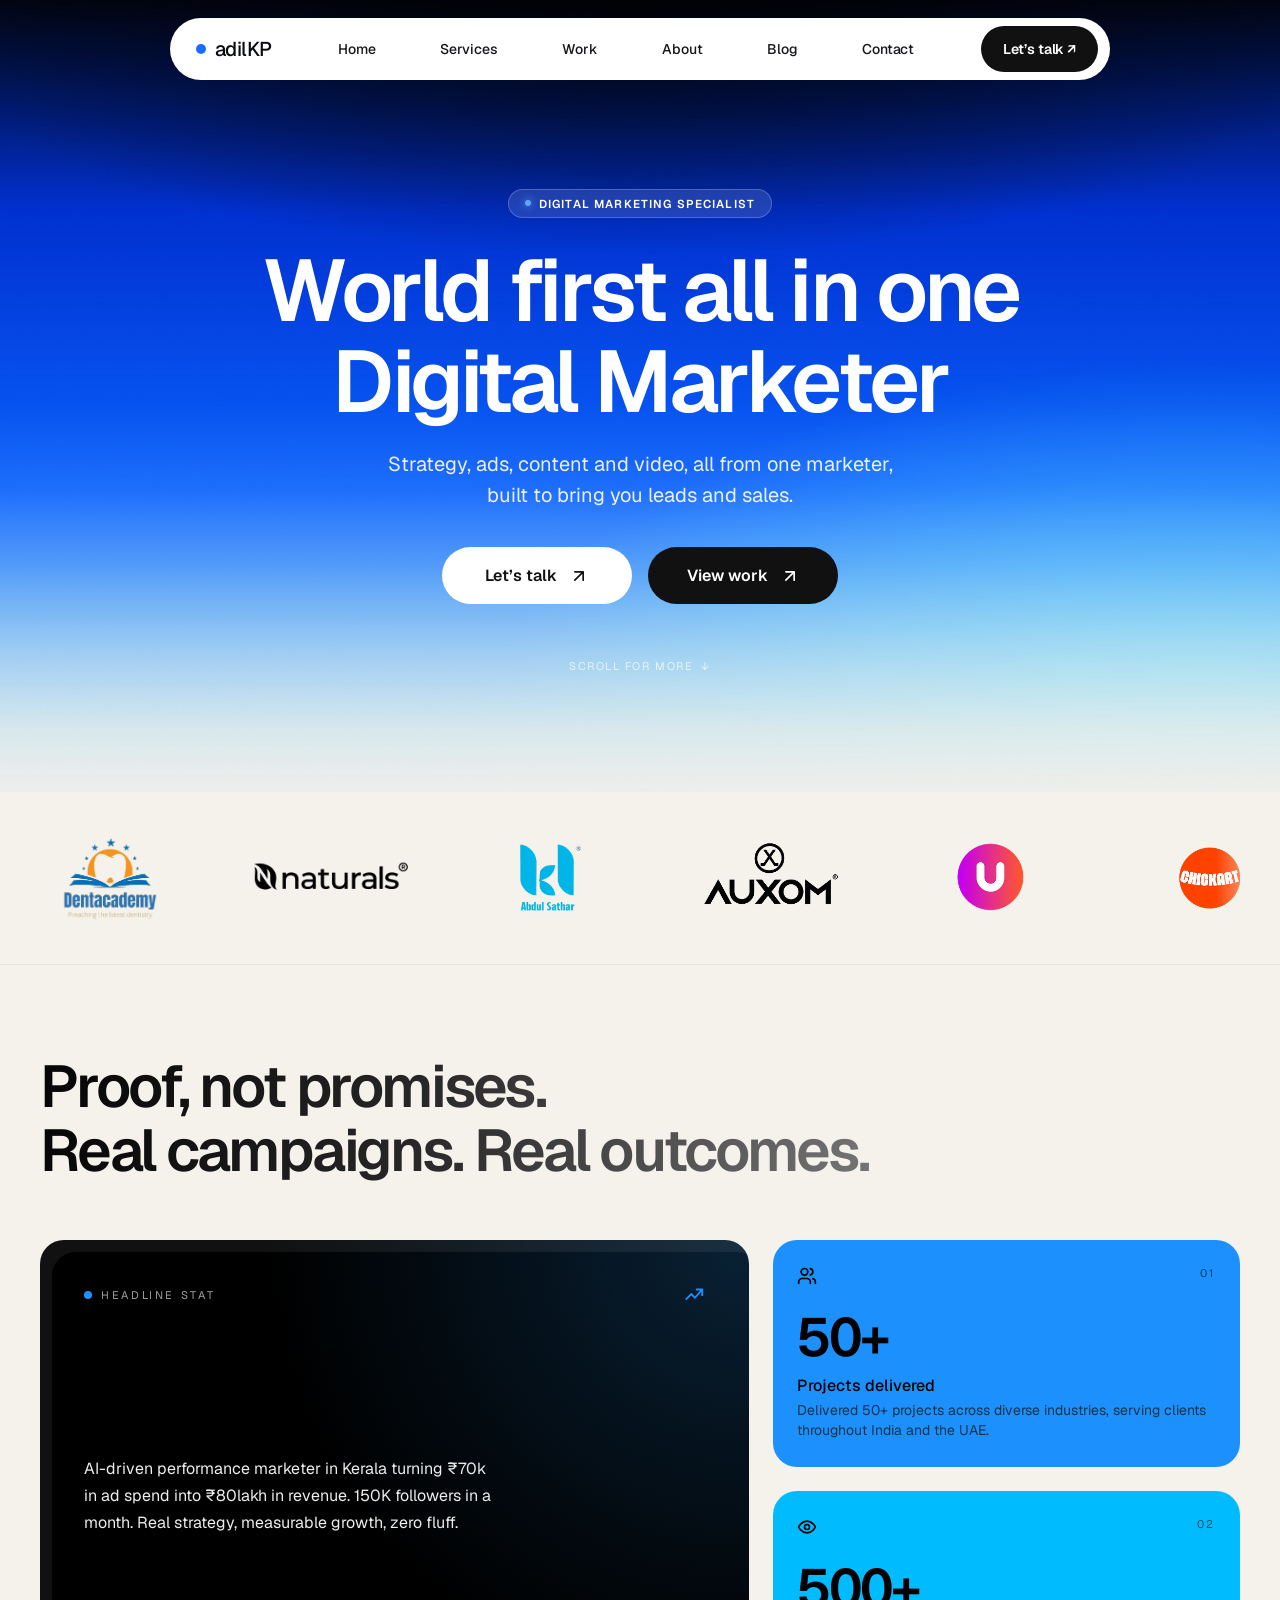
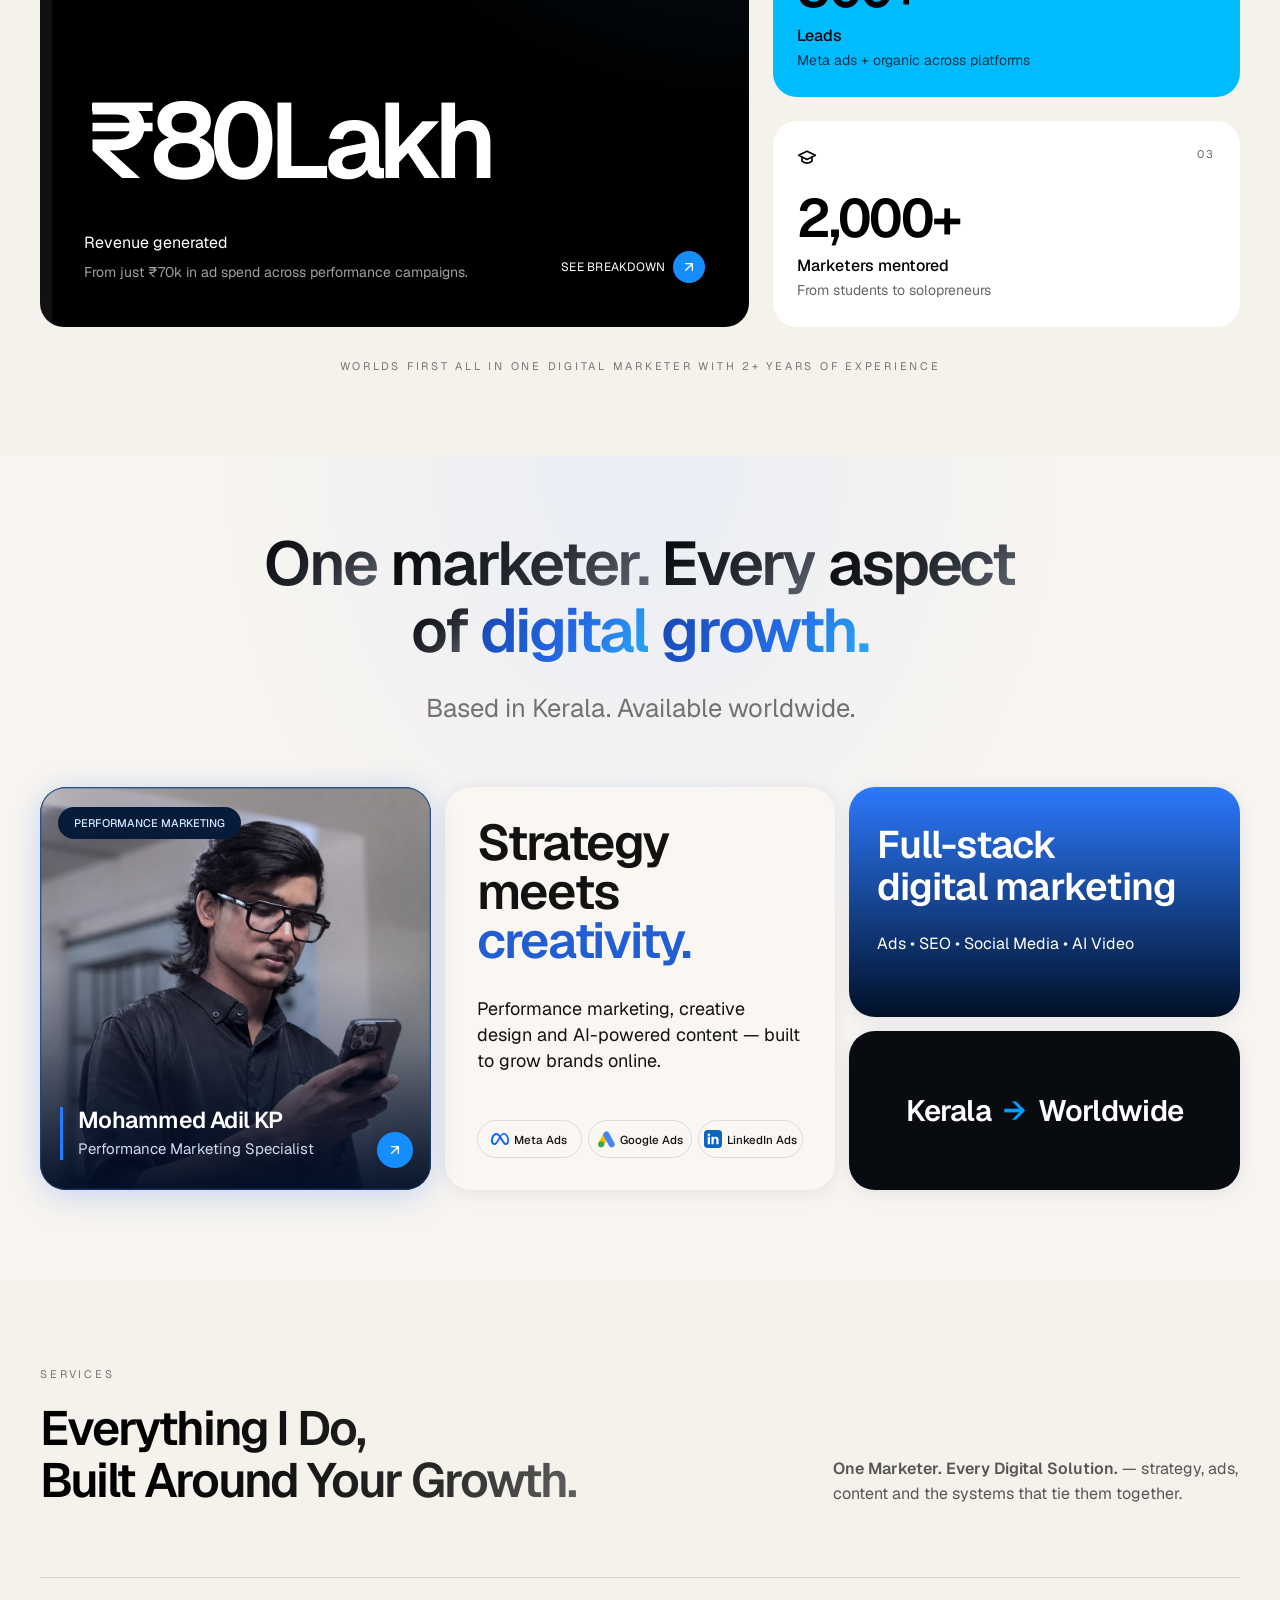
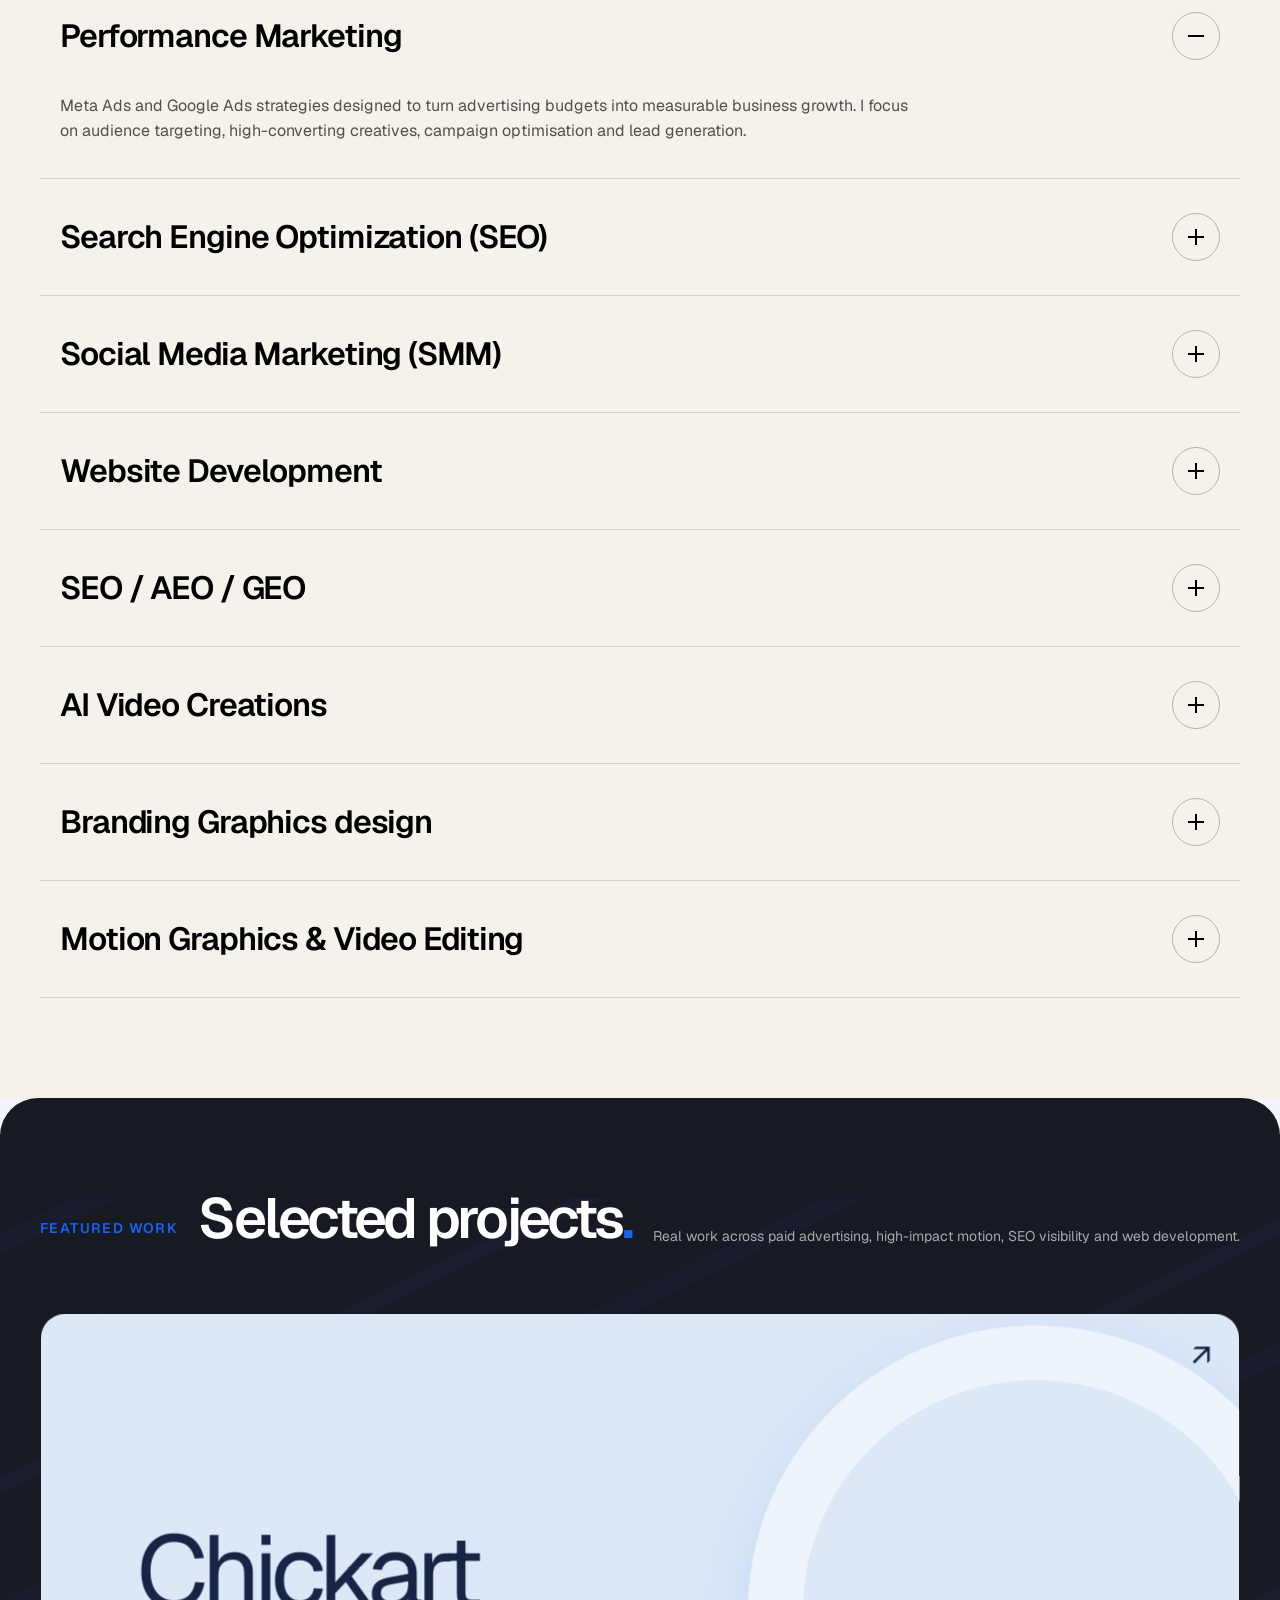
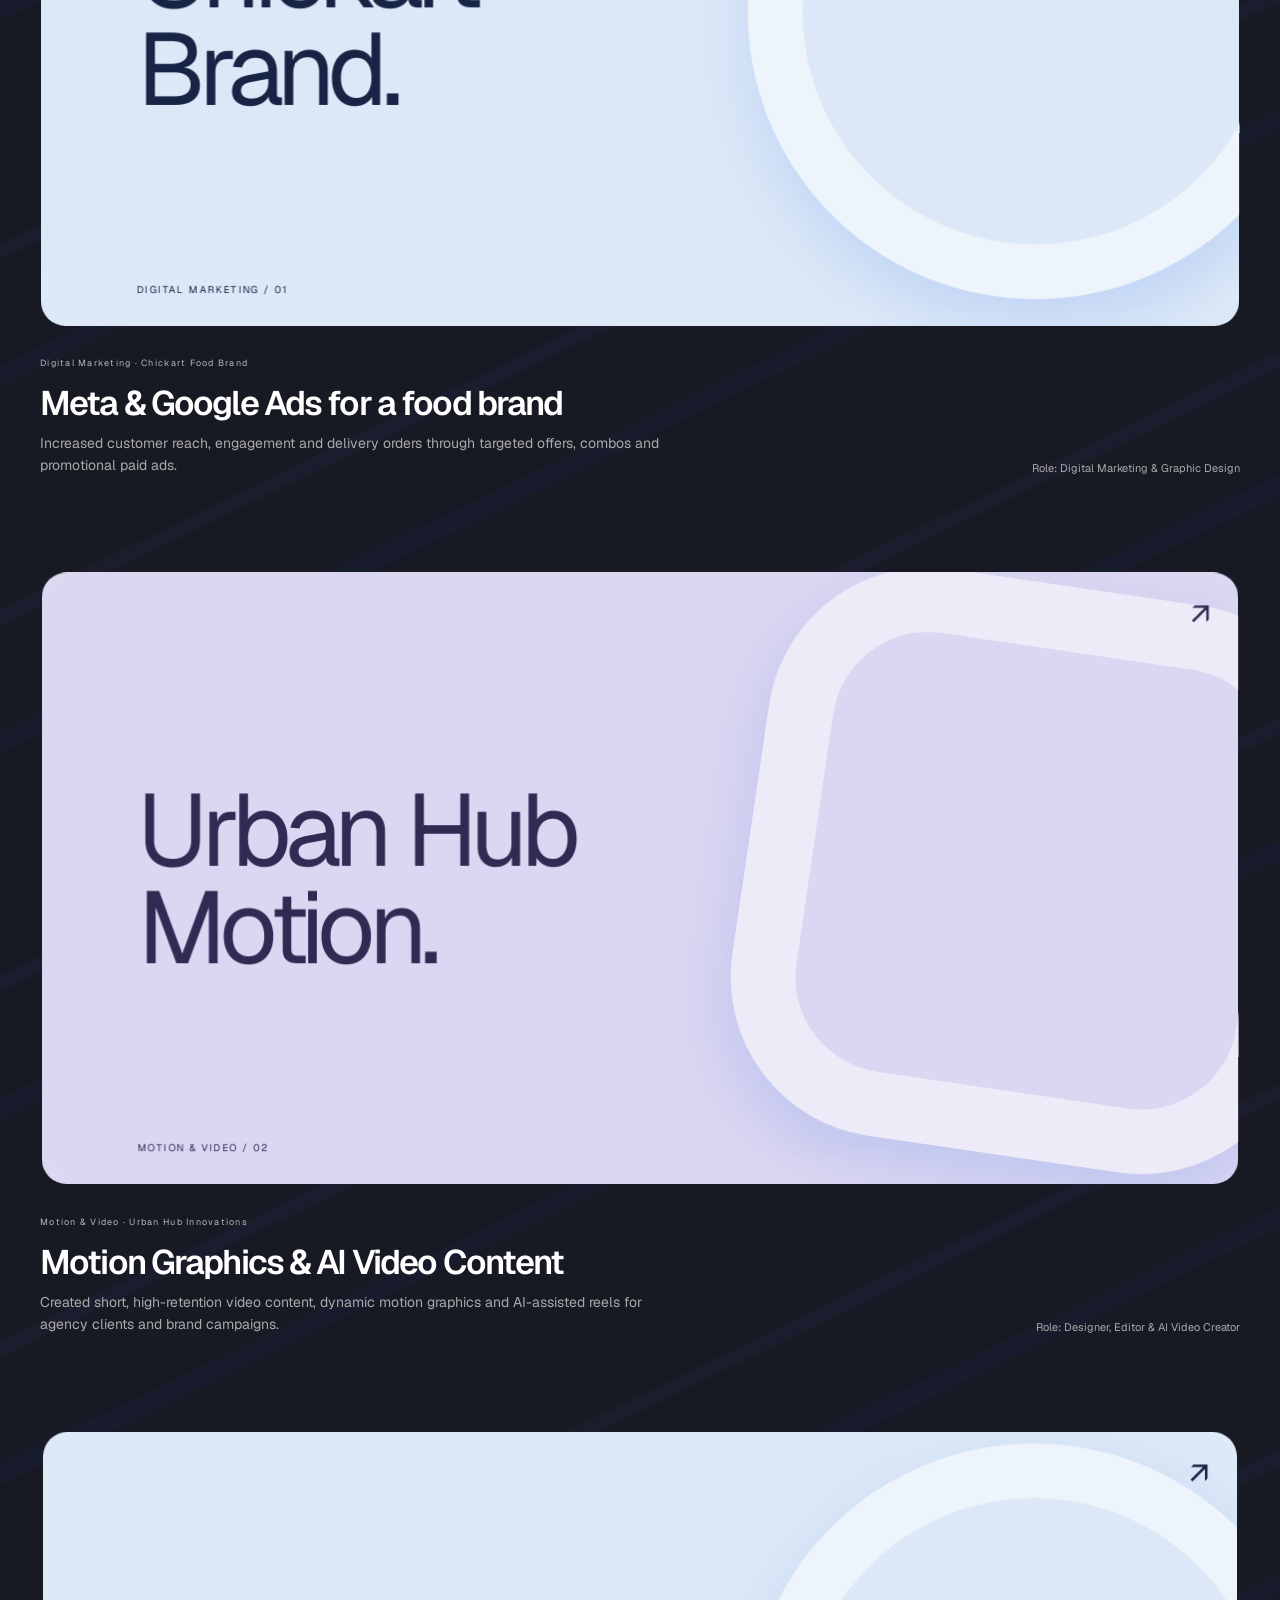
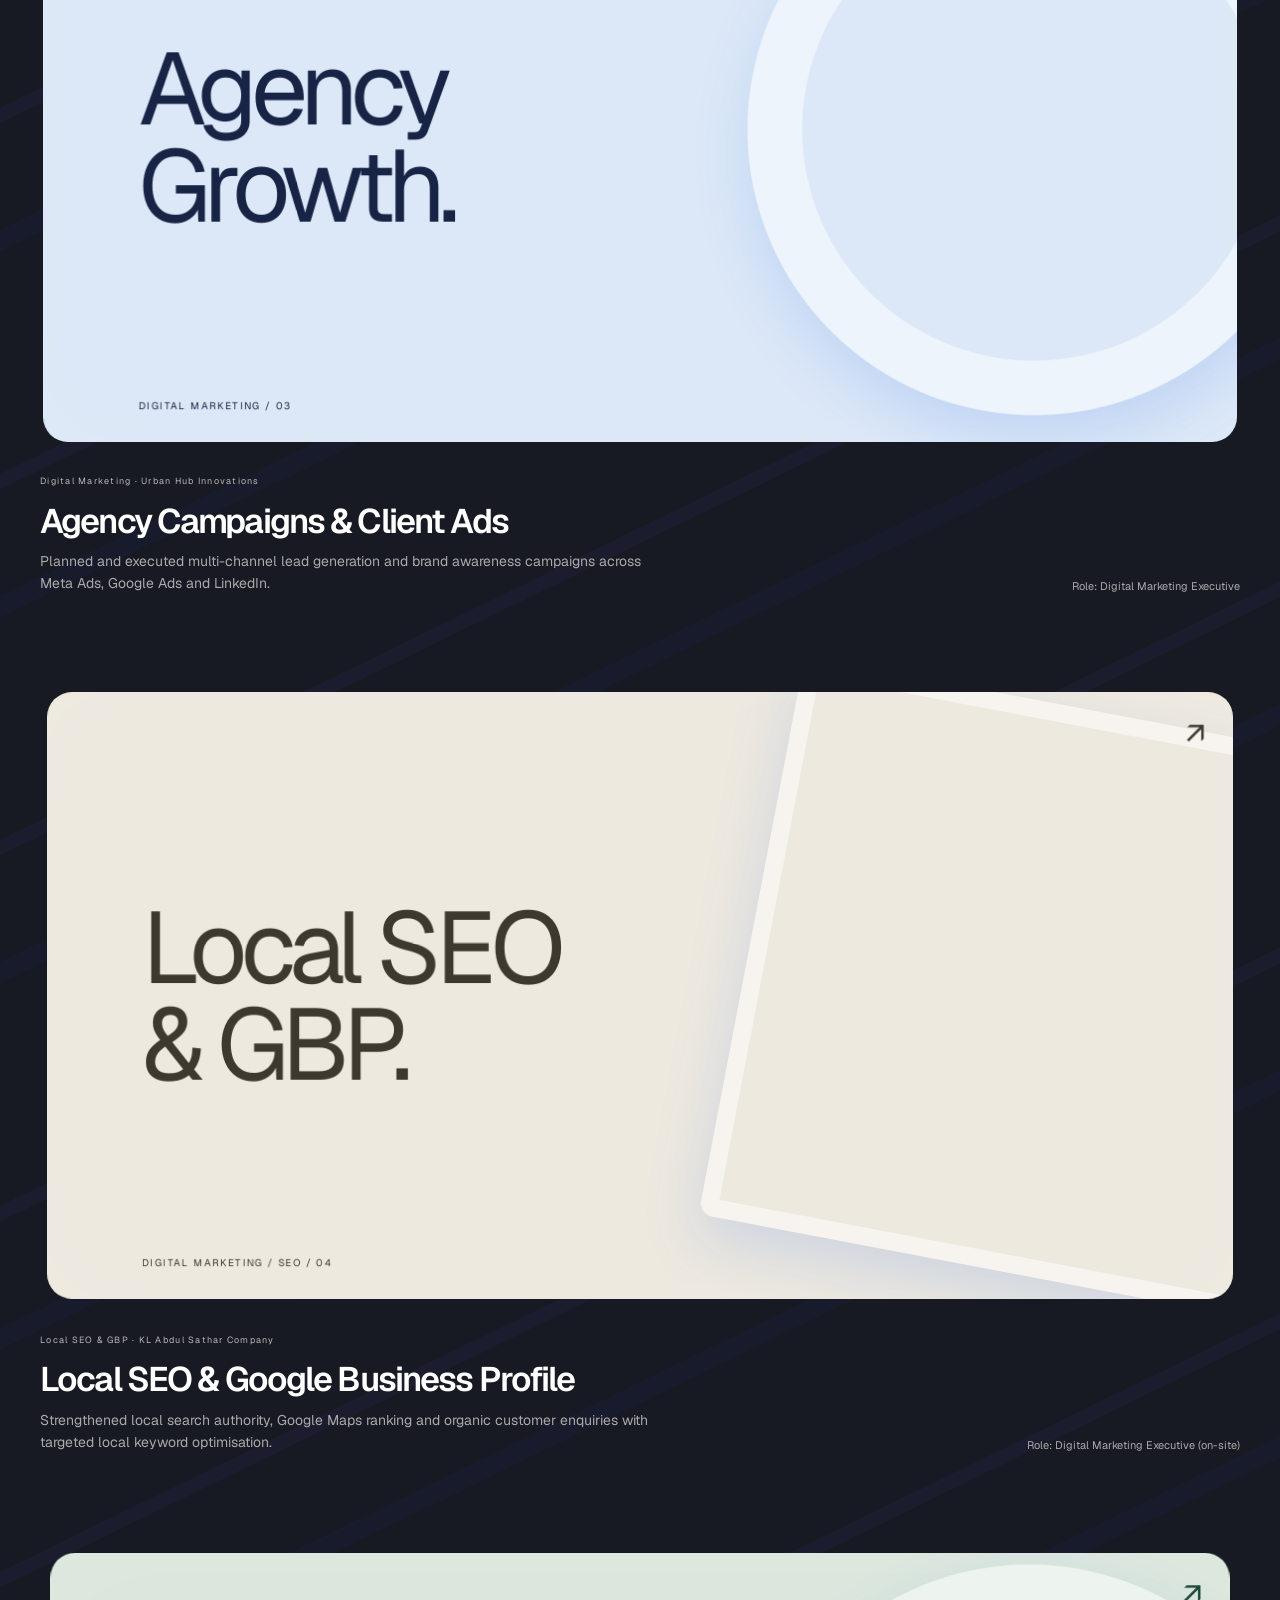
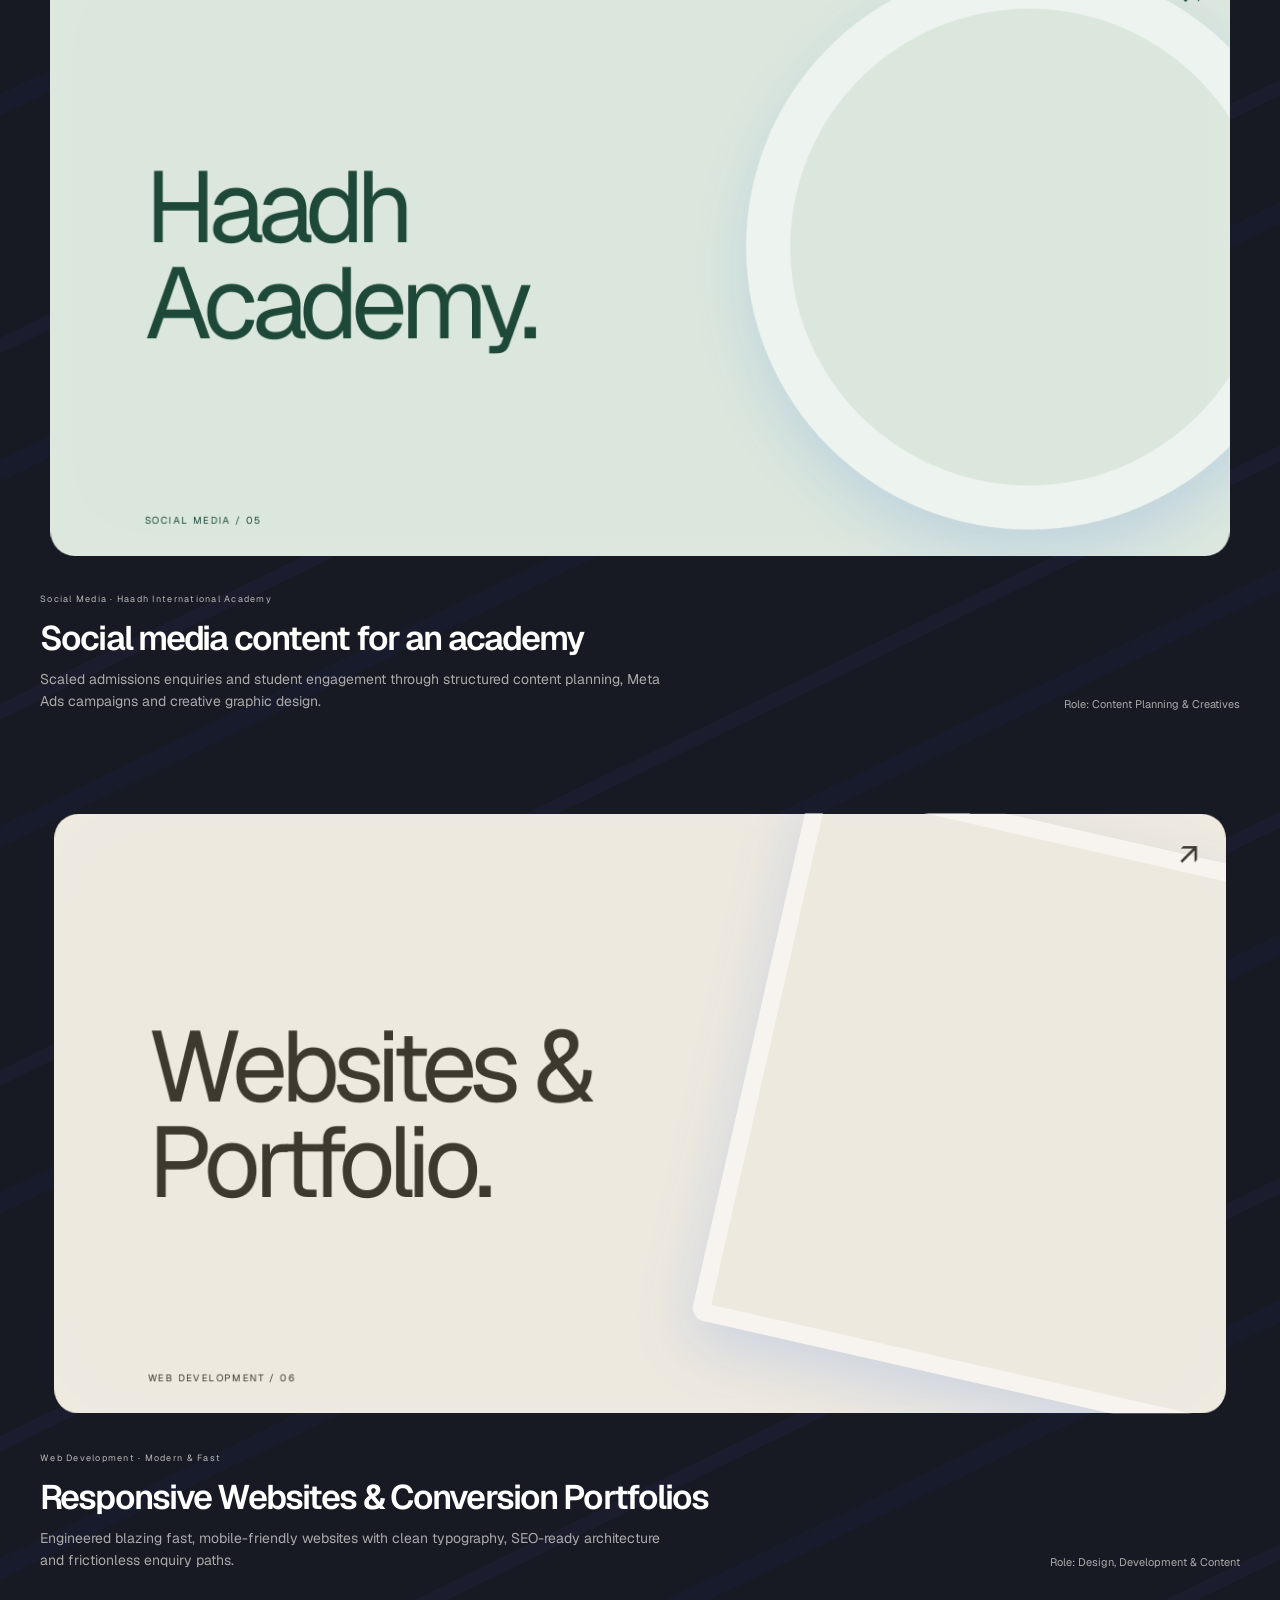
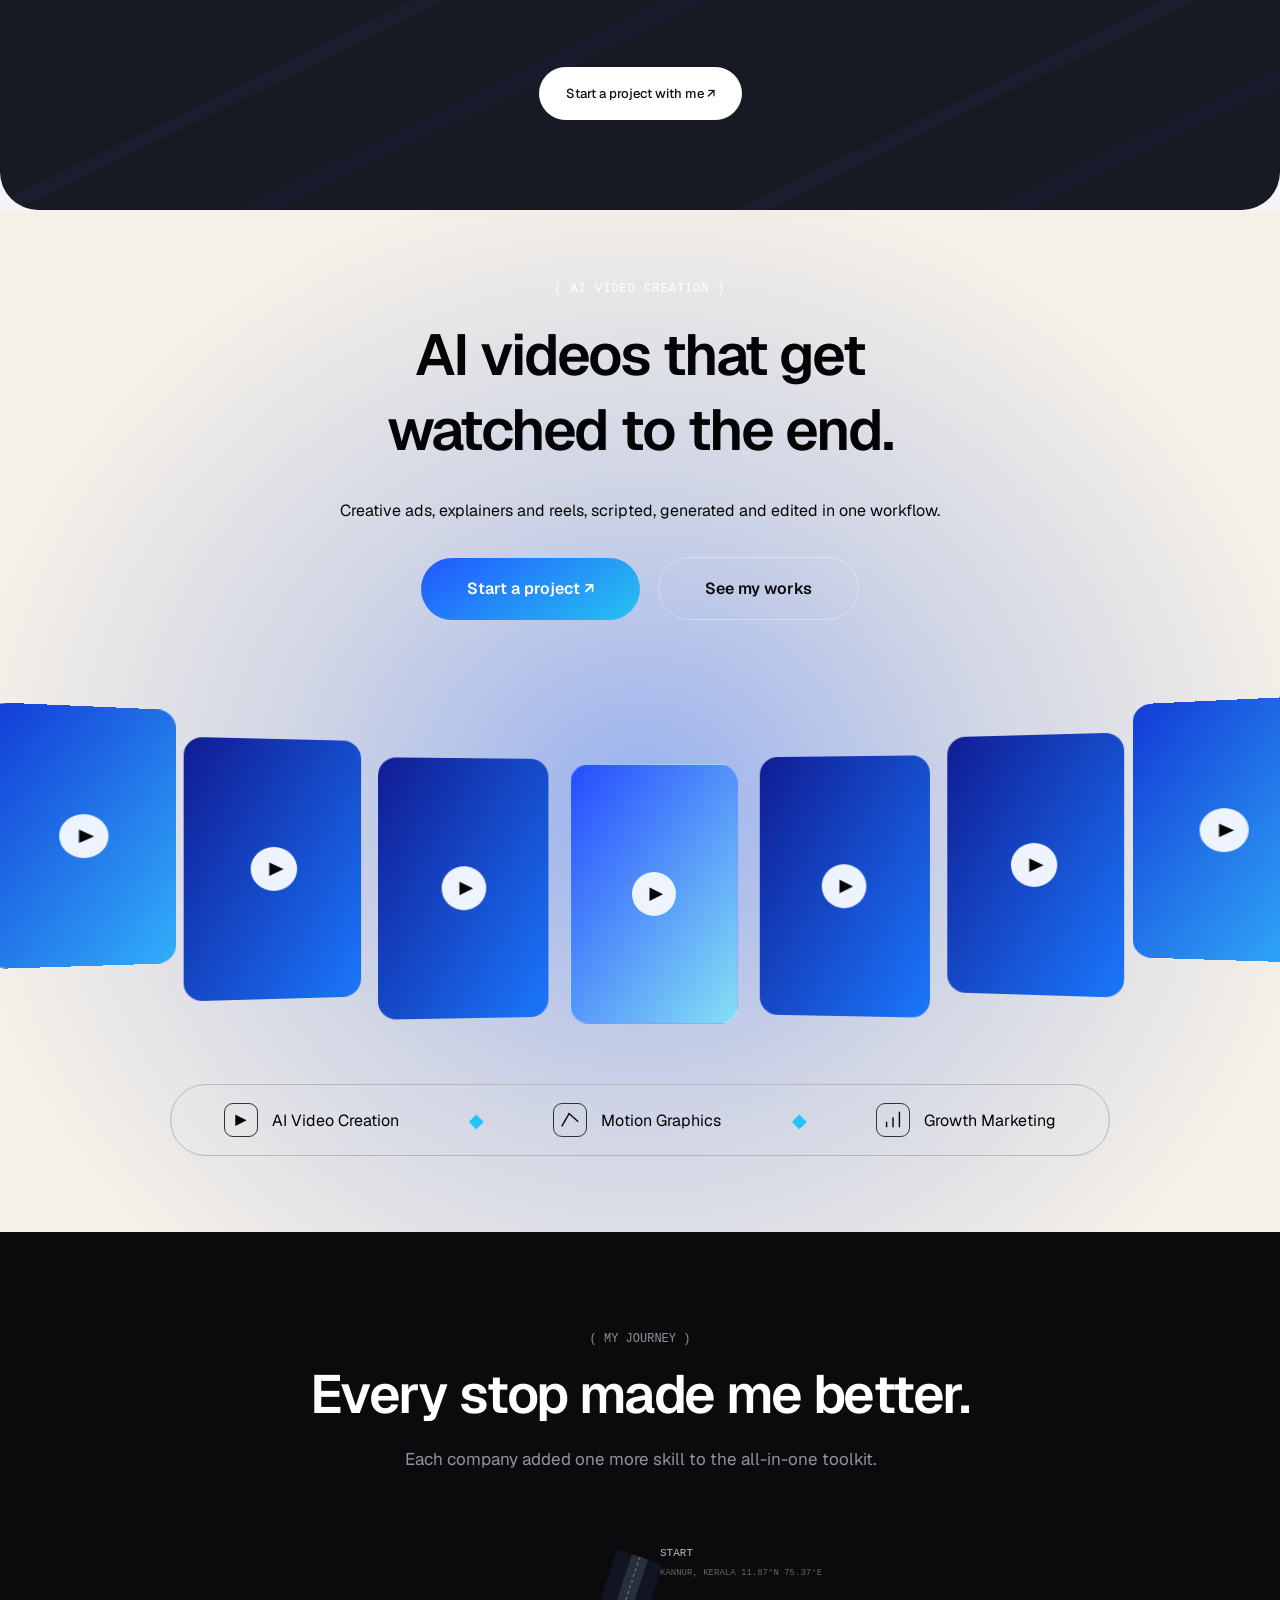
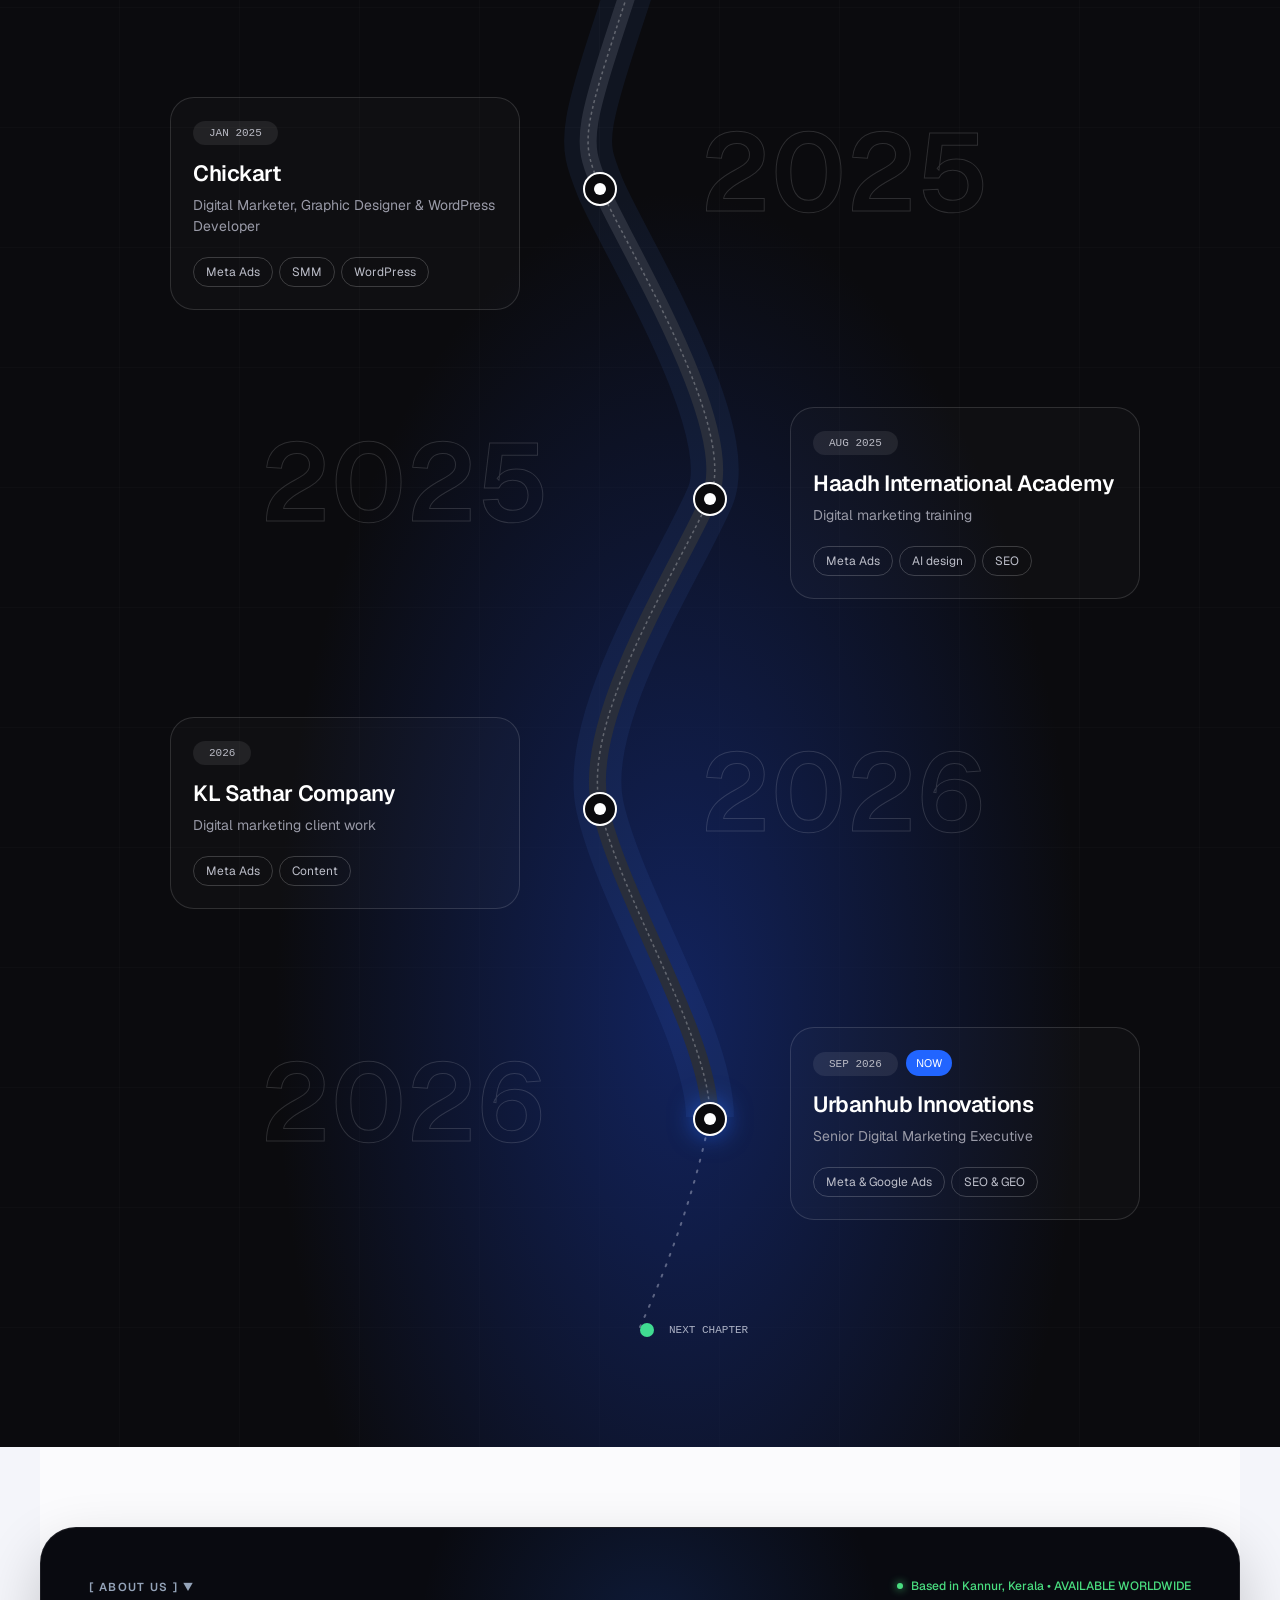
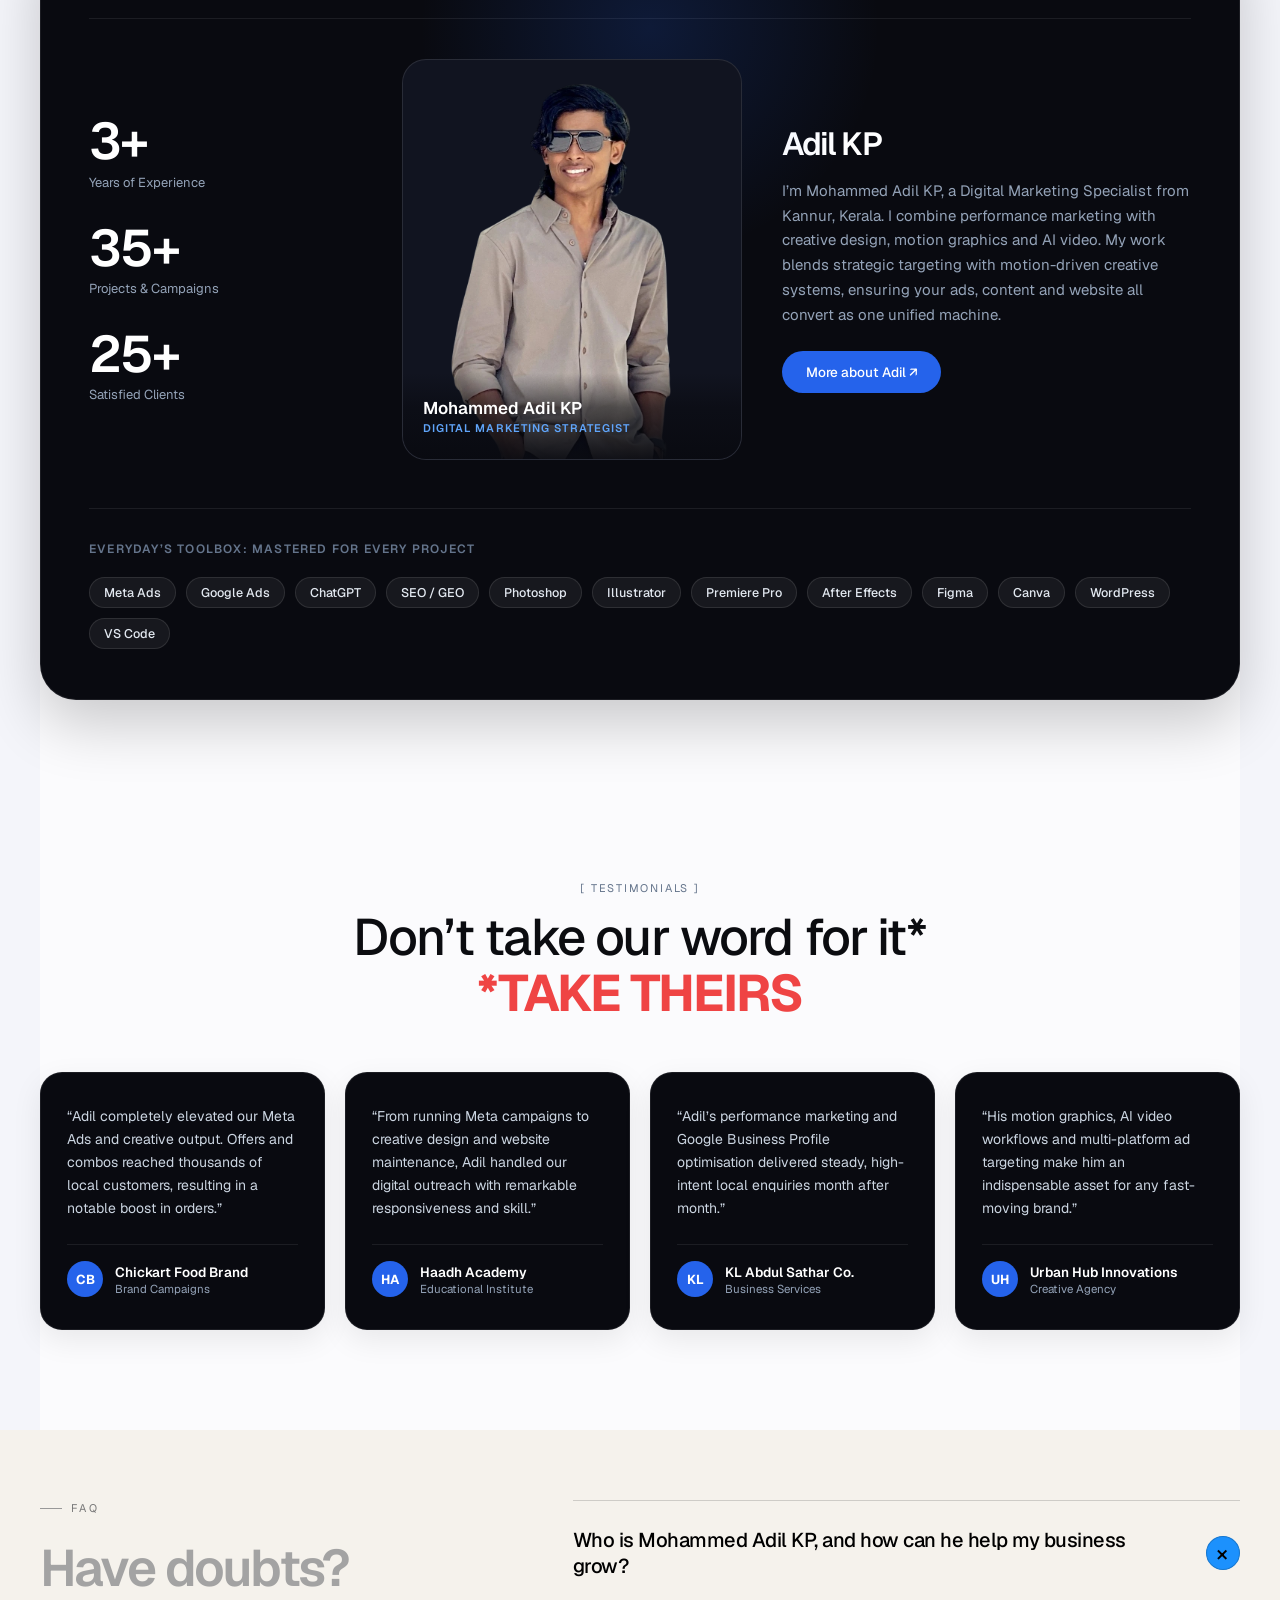
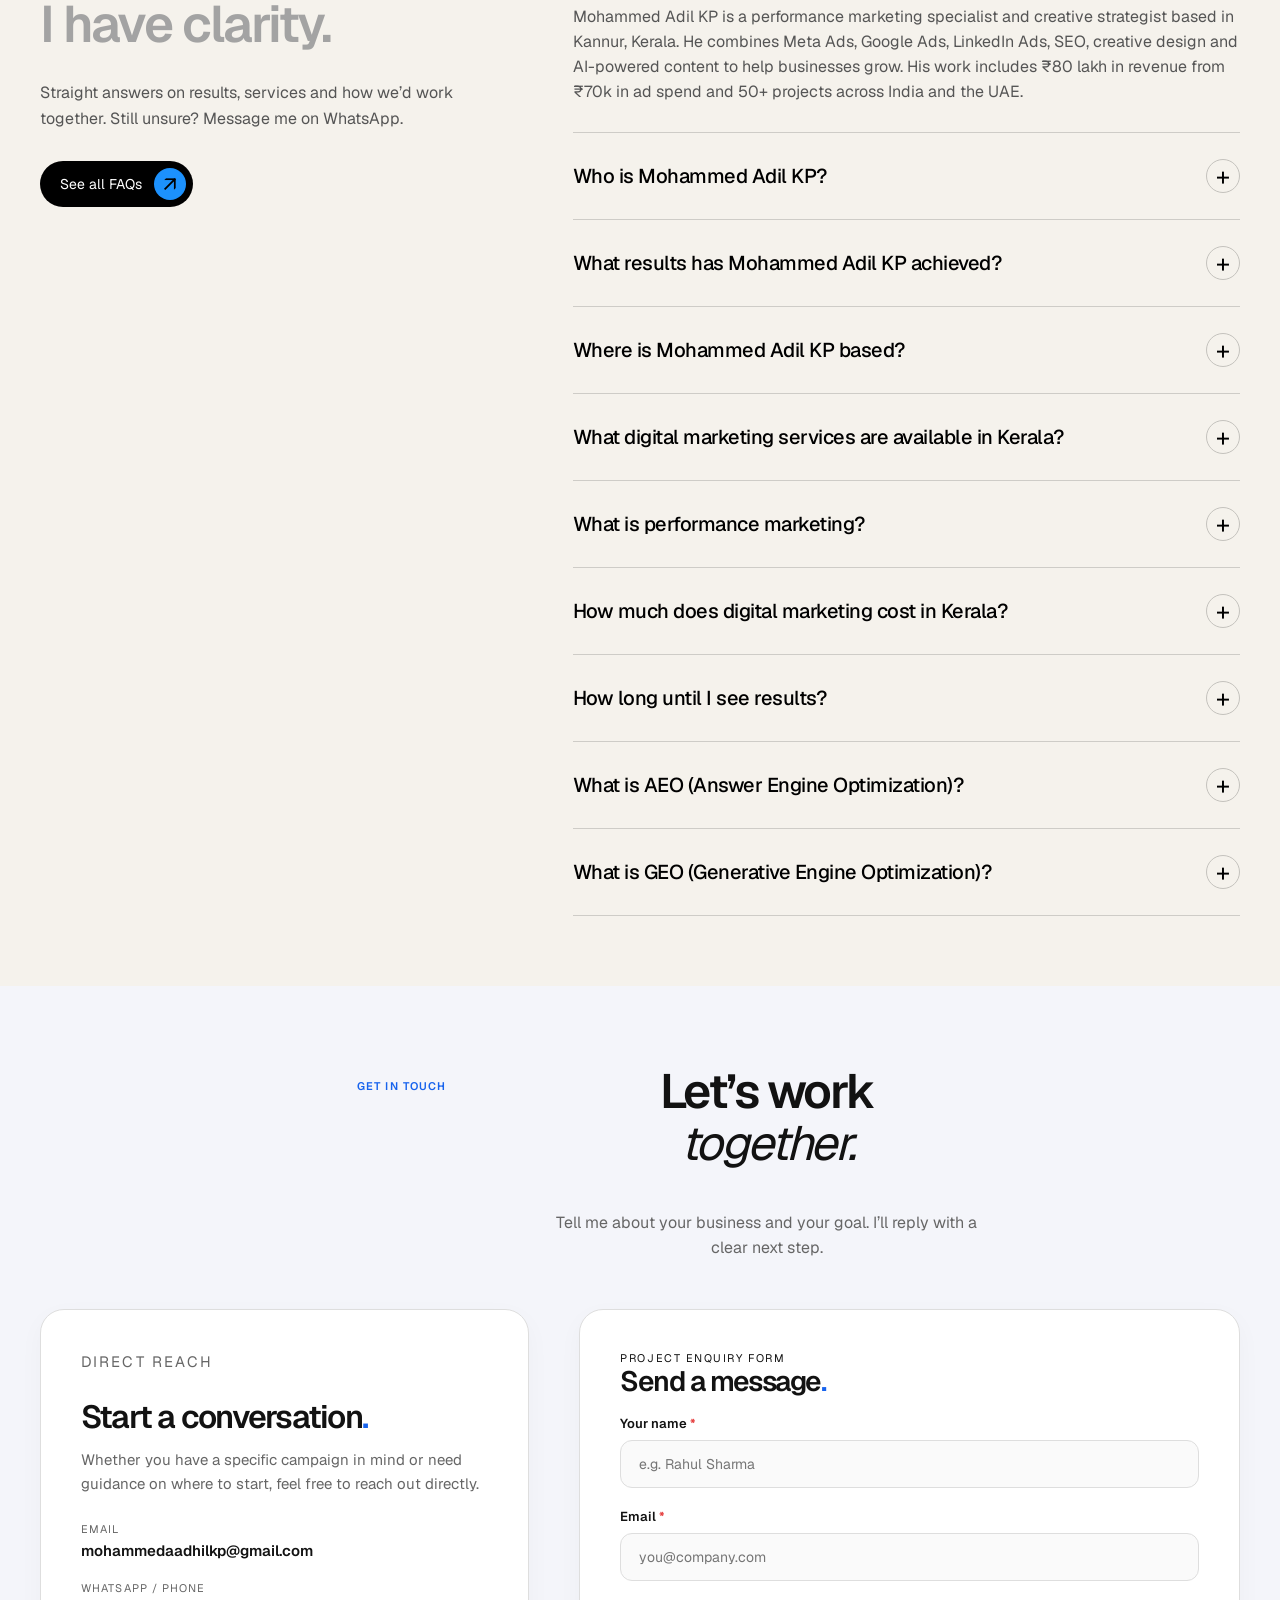
==== index.html @ 47e691b7 "Update portfolio pages and soften profile card glow" ====
<!doctype html>
<html lang="en">
<head>
  <base href="/">
  <meta charset="utf-8">
  <meta name="viewport" content="width=device-width,initial-scale=1">
  <title>Mohammed Adil KP | Digital Marketing Specialist in Kerala</title>
  <meta name="description" content="Digital marketing specialist in Kannur, Kerala. Meta Ads, Google Ads, SEO, social media, motion graphics and web design that bring businesses more enquiries.">
  <link rel="canonical" href="https://adilkp.vercel.app/">
  
  <!-- Open Graph / Facebook -->
  <meta property="og:site_name" content="Mohammed Adil KP">
  <meta property="og:type" content="website">
  <meta property="og:title" content="Mohammed Adil KP | Digital Marketing Specialist in Kerala">
  <meta property="og:description" content="Digital marketing specialist in Kannur, Kerala. Meta Ads, Google Ads, SEO, social media, motion graphics and web design that bring businesses more enquiries.">
  <meta property="og:url" content="https://adilkp.vercel.app/">
  <meta property="og:image" content="https://adilkp.vercel.app/assets/adil-portrait.webp">
  
  <!-- Twitter -->
  <meta name="twitter:card" content="summary_large_image">
  <meta name="twitter:title" content="Mohammed Adil KP | Digital Marketing Specialist in Kerala">
  <meta name="twitter:description" content="Digital marketing specialist in Kannur, Kerala. Meta Ads, Google Ads, SEO, social media, motion graphics and web design that bring businesses more enquiries.">
  <meta name="twitter:image" content="https://adilkp.vercel.app/assets/adil-portrait.webp">

  <link rel="preload" as="image" href="assets/hero-background.jpg" type="image/jpeg">
  <link rel="icon" href="assets/favicon.svg" type="image/svg+xml">
  <link rel="preload" href="assets/fonts/geist-variable.ttf" as="font" type="font/ttf" crossorigin>
  <link rel="stylesheet" href="css/style.css?v=18">
  <script defer src="js/config.js"></script>
  <script defer src="js/main.js?v=11"></script>
  <script defer src="js/motion.js?v=8"></script>

  <!-- Structured Data: WebSite, Person & FAQPage -->
  <script type="application/ld+json">
{
  "@context": "https://schema.org",
  "@graph": [
    {
      "@type": "WebSite",
      "@id": "https://adilkp.vercel.app/#website",
      "url": "https://adilkp.vercel.app/",
      "name": "Mohammed Adil KP",
      "description": "Digital marketing specialist in Kannur, Kerala.",
      "inLanguage": "en"
    },
    {
      "@type": "Person",
      "@id": "https://adilkp.vercel.app/#person",
      "name": "Mohammed Adil KP",
      "jobTitle": "Digital Marketing Executive | Performance Marketing | Creative Content",
      "telephone": "+917736735421",
      "email": "mailto:mohammedaadhilkp@gmail.com",
      "url": "https://adilkp.vercel.app/",
      "image": "https://adilkp.vercel.app/assets/adil-portrait.webp",
      "address": {
        "@type": "PostalAddress",
        "addressLocality": "Kannur",
        "addressRegion": "Kerala",
        "addressCountry": "IN"
      },
      "sameAs": [
        "https://www.linkedin.com/in/mohammedadilkp/",
        "https://www.instagram.com/aadhil.l/"
      ],
      "knowsAbout": [
        "Meta Ads",
        "Google Ads",
        "SEO",
        "GEO",
        "Graphic Design",
        "Motion Graphics",
        "Web Development"
      ]
    },
    {
      "@type": "FAQPage",
      "@id": "https://adilkp.vercel.app/#faq",
      "mainEntity": [
        {
          "@type": "Question",
          "name": "Who is Mohammed Adil KP, and how can he help my business grow?",
          "acceptedAnswer": {
            "@type": "Answer",
            "text": "Mohammed Adil KP is a performance marketing specialist and creative strategist based in Kannur, Kerala. He combines Meta Ads, Google Ads, LinkedIn Ads, SEO, creative design and AI-powered content to help businesses grow. His work includes ₹80 lakh in revenue from ₹70k in ad spend and 50+ projects across India and the UAE."
          }
        },
        {
          "@type": "Question",
          "name": "Who is Mohammed Adil KP?",
          "acceptedAnswer": {
            "@type": "Answer",
            "text": "I’m Mohammed Adil KP, a performance marketing specialist based in Kannur, Kerala. I bring strategy, paid advertising, SEO, social media, website development and creative production together to help brands grow online."
          }
        },
        {
          "@type": "Question",
          "name": "What results has Mohammed Adil KP achieved?",
          "acceptedAnswer": {
            "@type": "Answer",
            "text": "My campaign results include ₹80 lakh in revenue from ₹70k in ad spend and 150K followers in a month. I’ve delivered 50+ projects across diverse industries, serving clients throughout India and the UAE, and generated 500+ leads through Meta ads and organic marketing across platforms. I’ve also mentored 2,000+ marketers."
          }
        },
        {
          "@type": "Question",
          "name": "Where is Mohammed Adil KP based?",
          "acceptedAnswer": {
            "@type": "Answer",
            "text": "I’m based in Kannur, Kerala, India, and available for collaborations worldwide. I work with clients across India and the UAE."
          }
        },
        {
          "@type": "Question",
          "name": "What digital marketing services are available in Kerala?",
          "acceptedAnswer": {
            "@type": "Answer",
            "text": "I offer performance marketing across Meta Ads, Google Ads and LinkedIn Ads, search engine optimization, social media marketing, website development, SEO / AEO / GEO, AI video creation, branding and graphic design, motion graphics and video editing."
          }
        },
        {
          "@type": "Question",
          "name": "What is performance marketing?",
          "acceptedAnswer": {
            "@type": "Answer",
            "text": "Performance marketing focuses on measurable outcomes such as leads, enquiries and sales. I plan, track and optimise paid campaigns around your business goals, combining audience targeting, creative testing and ongoing campaign improvements."
          }
        },
        {
          "@type": "Question",
          "name": "How much does digital marketing cost in Kerala?",
          "acceptedAnswer": {
            "@type": "Answer",
            "text": "Pricing depends on your goals, the services you need and the project scope. Share your requirements and I’ll recommend an approach and provide a quote. Advertising spend is discussed separately from the work needed to manage your campaigns."
          }
        },
        {
          "@type": "Question",
          "name": "How long until I see results?",
          "acceptedAnswer": {
            "@type": "Answer",
            "text": "Timelines depend on the channel, your starting point and your goals. Paid campaigns can begin generating data and enquiries after launch, while SEO and organic content usually need sustained work. We’ll agree on realistic milestones for your project."
          }
        },
        {
          "@type": "Question",
          "name": "What is AEO (Answer Engine Optimization)?",
          "acceptedAnswer": {
            "@type": "Answer",
            "text": "Answer Engine Optimization (AEO) helps make your content clear and useful for people asking specific questions. I structure website content and FAQs so search engines and answer tools can understand your services and surface relevant information."
          }
        },
        {
          "@type": "Question",
          "name": "What is GEO (Generative Engine Optimization)?",
          "acceptedAnswer": {
            "@type": "Answer",
            "text": "Generative Engine Optimization (GEO) helps make your brand information understandable to AI-powered search platforms. My approach combines clear content, structured information and consistent business details to support discoverability."
          }
        }
      ]
    }
  ]
}
  </script>
</head>
<body class="home-page">
  <a class="skip-link" href="#main">Skip to content</a>

  <!-- Floating Sticky Pill Navbar -->
    <header class="floating-header" id="site-header">
    <div class="header-pill-inner">
      <a class="brand-pill" href="#hero" aria-label="Adil KP home">
        <span class="brand-dot" aria-hidden="true"></span>
        <span class="brand-text">adilKP</span>
      </a>

      <nav class="nav-pill-track" id="navigation" aria-label="Main navigation">
        <span class="nav-hover-box" aria-hidden="true"></span>
        <a href="/" class="nav-link">Home</a>
        <a href="/services" class="nav-link">Services</a>
        <a href="/work" class="nav-link">Work</a>
        <a href="/about" class="nav-link">About</a>
        <a href="/blog" class="nav-link">Blog</a>
        <a href="/contact" class="nav-link">Contact</a>
      </nav>

      <div class="header-cta-wrap">
        <a href="#contact" class="header-cta-btn">Let’s talk ↗</a>
        <button class="mobile-toggle" aria-label="Toggle navigation" aria-expanded="false" aria-controls="navigation">
          <span></span><span></span><span></span>
        </button>
      </div>
    </div>
  </header>

  <main id="main">
<section class="dome-hero" id="hero" aria-labelledby="hero-title">
      <div class="hero-pill-badge">
        <span class="badge-spark" aria-hidden="true"></span>
        <span>Digital Marketing Specialist</span>
      </div>

      <h1 class="hero-h1 split-blur" id="hero-title">World first all in one<br>Digital Marketer</h1>
      <p class="hero-sub split-blur">Strategy, ads, content and video, all from one marketer,<br>built to bring you leads and sales.</p>

      <div class="hero-cta-buttons">
        <a href="#contact" class="hero-btn-white"><span>Let’s talk</span><svg class="button-icon" viewBox="0 0 24 24" fill="none" stroke="currentColor" stroke-width="2" stroke-linecap="round" stroke-linejoin="round" aria-hidden="true"><path d="M7 17 17 7M7 7h10v10"/></svg></a>
        <a href="#work" class="hero-btn-glass"><span>View work</span><svg class="button-icon" viewBox="0 0 24 24" fill="none" stroke="currentColor" stroke-width="2" stroke-linecap="round" stroke-linejoin="round" aria-hidden="true"><path d="M7 17 17 7M7 7h10v10"/></svg></a>
      </div>

      <a class="hero-scroll-cue" href="#proof">
        <span>Scroll for more</span>
        <span aria-hidden="true">↓</span>
      </a>
    </section>

<section class="brand-logos-section" aria-label="Brands and Clients">
        <div class="brand-marquee">
          <div class="brand-marquee-track">
            <div class="brand-marquee-group">
              <div class="brand-logo-item"><img src="assets/brands/dentacademy.png" alt="Dentacademy" width="410" height="350" loading="lazy"></div>
              <div class="brand-logo-item"><img src="assets/brands/naturals.png" alt="Naturals" width="390" height="160" loading="lazy"></div>
              <div class="brand-logo-item"><img src="assets/brands/abdul-sathar.png" alt="Abdul Sathar" width="145" height="160" loading="lazy"></div>
              <div class="brand-logo-item"><img src="assets/brands/auxom.png" alt="AUXOM" width="280" height="160" loading="lazy"></div>
              <div class="brand-logo-item"><img src="assets/brands/urban-hub.png" alt="Urban Hub" width="150" height="160" loading="lazy"></div>
              <div class="brand-logo-item"><img src="assets/brands/chickart.png" alt="Chickart" width="145" height="160" loading="lazy"></div>
              <div class="brand-logo-item"><img src="assets/brands/smoocho.png" alt="Smoo Cho" width="145" height="160" loading="lazy"></div>
              <div class="brand-logo-item"><img src="assets/brands/haadh.png" alt="HAADH International" width="240" height="160" loading="lazy"></div>
            </div>
            <div class="brand-marquee-group" aria-hidden="true">
              <div class="brand-logo-item"><img src="assets/brands/dentacademy.png" alt="" width="410" height="350" loading="lazy"></div>
              <div class="brand-logo-item"><img src="assets/brands/naturals.png" alt="" width="390" height="160" loading="lazy"></div>
              <div class="brand-logo-item"><img src="assets/brands/abdul-sathar.png" alt="" width="145" height="160" loading="lazy"></div>
              <div class="brand-logo-item"><img src="assets/brands/auxom.png" alt="" width="280" height="160" loading="lazy"></div>
              <div class="brand-logo-item"><img src="assets/brands/urban-hub.png" alt="" width="150" height="160" loading="lazy"></div>
              <div class="brand-logo-item"><img src="assets/brands/chickart.png" alt="" width="145" height="160" loading="lazy"></div>
              <div class="brand-logo-item"><img src="assets/brands/smoocho.png" alt="" width="145" height="160" loading="lazy"></div>
              <div class="brand-logo-item"><img src="assets/brands/haadh.png" alt="" width="240" height="160" loading="lazy"></div>
            </div>
          </div>
        </div>
        <div class="brand-marquee brand-marquee-secondary">
          <div class="brand-marquee-track">
            <div class="brand-marquee-group">
              <div class="brand-logo-item"><img src="assets/brands/dentacademy.png" alt="Dentacademy" width="410" height="350" loading="lazy"></div>
              <div class="brand-logo-item"><img src="assets/brands/urban-hub.png" alt="Urban Hub" width="150" height="160" loading="lazy"></div>
              <div class="brand-logo-item"><img src="assets/brands/chickart.png" alt="Chickart" width="145" height="160" loading="lazy"></div>
              <div class="brand-logo-item"><img src="assets/brands/smoocho.png" alt="Smoo Cho" width="145" height="160" loading="lazy"></div>
              <div class="brand-logo-item"><img src="assets/brands/haadh.png" alt="HAADH International" width="240" height="160" loading="lazy"></div>
              <div class="brand-logo-item"><img src="assets/brands/naturals.png" alt="Naturals" width="390" height="160" loading="lazy"></div>
              <div class="brand-logo-item"><img src="assets/brands/abdul-sathar.png" alt="Abdul Sathar" width="145" height="160" loading="lazy"></div>
              <div class="brand-logo-item"><img src="assets/brands/auxom.png" alt="AUXOM" width="280" height="160" loading="lazy"></div>
            </div>
            <div class="brand-marquee-group" aria-hidden="true">
              <div class="brand-logo-item"><img src="assets/brands/dentacademy.png" alt="" width="410" height="350" loading="lazy"></div>
              <div class="brand-logo-item"><img src="assets/brands/urban-hub.png" alt="" width="150" height="160" loading="lazy"></div>
              <div class="brand-logo-item"><img src="assets/brands/chickart.png" alt="" width="145" height="160" loading="lazy"></div>
              <div class="brand-logo-item"><img src="assets/brands/smoocho.png" alt="" width="145" height="160" loading="lazy"></div>
              <div class="brand-logo-item"><img src="assets/brands/haadh.png" alt="" width="240" height="160" loading="lazy"></div>
              <div class="brand-logo-item"><img src="assets/brands/naturals.png" alt="" width="390" height="160" loading="lazy"></div>
              <div class="brand-logo-item"><img src="assets/brands/abdul-sathar.png" alt="" width="145" height="160" loading="lazy"></div>
              <div class="brand-logo-item"><img src="assets/brands/auxom.png" alt="" width="280" height="160" loading="lazy"></div>
            </div>
          </div>
        </div>
    </section>

<section class="proof-section" id="proof" aria-labelledby="proof-title">
      <div class="proof-inner wrap">
      <div class="proof-header">
        <h2 class="proof-title" id="proof-title">
          Proof, not promises.<br>
          <span class="text-muted">Real campaigns. Real outcomes.</span>
        </h2>
      </div>

      <div class="bento-grid">
        <!-- Main Dark Bento Card -->
        <article class="bento-card-main">
          <div class="bento-topline"><span class="bento-tag">HEADLINE STAT</span><svg width="22" height="22" viewBox="0 0 24 24" fill="none" stroke="currentColor" stroke-width="2" aria-hidden="true"><path d="m3 17 6-6 4 4 8-9M14 6h7v7"/></svg></div>
          <p class="bento-desc">AI-driven performance marketer in Kerala turning ₹70k in ad spend into ₹80lakh in revenue. 150K followers in a month. Real strategy, measurable growth, zero fluff.</p>
          <div class="bento-main-result">
            <div class="bento-stat-giant">₹80Lakh</div>
            <div class="bento-result-footer">
              <div><p class="bento-revenue-label">Revenue generated</p>
              <p class="bento-stat-sub">From just ₹70k in ad spend across performance campaigns.</p></div>
              <a href="#work" class="bento-breakdown-btn">SEE BREAKDOWN<span class="breakdown-arrow" aria-hidden="true"><svg width="16" height="16" viewBox="0 0 24 24" fill="none" stroke="currentColor" stroke-width="2" stroke-linecap="round" stroke-linejoin="round"><path d="M7 17 17 7M7 7h10v10"/></svg></span></a>
            </div>
          </div>
        </article>

        <!-- Right Stack -->
        <div class="bento-stack">
          <!-- Card 2: Electric Blue -->
          <article class="bento-card-blue">
            <svg width="24" height="24" viewBox="0 0 24 24" fill="none" stroke="currentColor" stroke-width="2" stroke-linecap="round" stroke-linejoin="round" aria-hidden="true"><path d="M16 21v-2a4 4 0 0 0-4-4H6a4 4 0 0 0-4 4v2"/><circle cx="9" cy="7" r="4"/><path d="M22 21v-2a4 4 0 0 0-3-3.87"/><path d="M16 3.13a4 4 0 0 1 0 7.75"/></svg>
            <div class="card-stat">50+</div>
            <div class="card-label">Projects delivered</div>
            <div class="card-sub">Delivered 50+ projects across diverse industries, serving clients throughout India and the UAE.</div>
          </article>

          <!-- Card 3: Cyan -->
          <article class="bento-card-cyan">
            <svg width="24" height="24" viewBox="0 0 24 24" fill="none" stroke="currentColor" stroke-width="2" stroke-linecap="round" stroke-linejoin="round" aria-hidden="true"><circle cx="12" cy="12" r="3"/><path d="M2 12s3-7 10-7 10 7 10 7-3 7-10 7-10-7-10-7Z"/></svg>
            <div class="card-stat">500+</div>
            <div class="card-label">Leads</div>
            <div class="card-sub">Meta ads + organic across platforms</div>
          </article>

          <!-- Card 4: Light -->
          <article class="bento-card-light">
            <svg width="24" height="24" viewBox="0 0 24 24" fill="none" stroke="currentColor" stroke-width="2" stroke-linecap="round" stroke-linejoin="round" aria-hidden="true"><path d="m22 10-10-5L2 10l10 5 10-5Z"/><path d="M6 12v5c3 3 9 3 12 0v-5"/></svg>
            <div class="card-stat">2,000+</div>
            <div class="card-label">Marketers mentored</div>
            <div class="card-sub">From students to solopreneurs</div>
          </article>
        </div>
      </div>

      <p class="proof-signoff">Worlds first all in one digital marketer with 2+ years of experience</p>
      </div>
    </section>

    <section class="growth-introduction" id="growth-introduction" aria-labelledby="growth-intro-title">
      <div class="wrap">
        <header class="growth-intro-heading">
          <h2 class="split-blur" id="growth-intro-title">One marketer. Every aspect<br>of <span>digital growth.</span></h2>
          <p>Based in Kerala. Available worldwide.</p>
        </header>
        <div class="growth-intro-grid">
          <article class="growth-profile-card">
            <img src="assets/about-profile-full.png" alt="Mohammed Adil KP looking at his phone" width="969" height="1001" loading="lazy">
            <span class="growth-profile-badge">PERFORMANCE MARKETING</span>
            <div class="growth-profile-caption"><h3>Mohammed Adil KP</h3><p>Performance Marketing Specialist</p></div>
                      <a class="growth-profile-about" href="#about" aria-label="About Mohammed Adil KP"><svg width="16" height="16" viewBox="0 0 24 24" fill="none" stroke="currentColor" stroke-width="2" stroke-linecap="round" stroke-linejoin="round" aria-hidden="true"><path d="M7 17 17 7M7 7h10v10"/></svg></a>
          </article>
          <article class="growth-strategy-card">
            <h3>Strategy<br>meets<br><span>creativity.</span></h3>
            <p>Performance marketing, creative design and AI-powered content — built to grow brands online.</p>
            <div class="growth-platforms"><span><img class="platform-logo" src="assets/meta-logo.svg" width="28" height="24" alt="">Meta Ads</span><span><svg width="24" height="24" viewBox="0 0 24 24" aria-hidden="true"><path d="m9 4-7 13a4 4 0 0 0 7 4l7-13Z" fill="#fbbc04"/><path d="m9 8 7 13a4 4 0 0 0 7-4L16 4a4 4 0 0 0-7 4Z" fill="#4285f4"/><circle cx="5.5" cy="19" r="4" fill="#34a853"/></svg>Google Ads</span><span><img class="platform-logo" src="assets/linkedin-logo.svg" width="24" height="24" alt="">LinkedIn Ads</span></div>
          </article>
          <div class="growth-intro-stack">
            <article class="growth-fullstack-card"><h3>Full-stack<br>digital marketing</h3><p>Ads • SEO • Social Media • AI Video</p></article>
            <article class="growth-worldwide-card"><h3>Kerala <span aria-hidden="true">→</span> Worldwide</h3></article>
          </div>
        </div>
      </div>
    </section>

    <section class="growth-services" id="services" aria-labelledby="services-title">
      <div class="wrap">
        <div class="growth-services-header">
          <div><p class="growth-services-eyebrow">SERVICES</p>
          <h2 id="services-title">Everything I Do,<br>Built Around Your Growth.</h2></div>
          <p class="growth-services-intro"><strong>One Marketer. Every Digital Solution.</strong> — strategy, ads, content and the systems that tie them together.</p>
        </div>
        <div class="growth-services-list">
          <details class="growth-service-row" open>
            <summary><h3>Performance Marketing</h3><span class="growth-service-toggle" aria-hidden="true"></span></summary>
            <p class="growth-service-description">Meta Ads and Google Ads strategies designed to turn advertising budgets into measurable business growth. I focus on audience targeting, high-converting creatives, campaign optimisation and lead generation.</p>
          </details>
          <details class="growth-service-row">
            <summary><h3>Search Engine Optimization (SEO)</h3><span class="growth-service-toggle" aria-hidden="true"></span></summary>
            <p class="growth-service-description">Improve your website’s visibility on Google with strategic SEO. From keyword research and technical SEO to on-page optimisation and link building, I help businesses attract organic traffic worldwide.</p>
          </details>
          <details class="growth-service-row">
            <summary><h3>Social Media Marketing (SMM)</h3><span class="growth-service-toggle" aria-hidden="true"></span></summary>
            <p class="growth-service-description">Grow your brand across Instagram, Facebook and other social platforms. From content strategy and creative planning to social media management and audience engagement, I turn social presence into business opportunities.</p>
          </details>
          <details class="growth-service-row">
            <summary><h3>Website Development</h3><span class="growth-service-toggle" aria-hidden="true"></span></summary>
            <p class="growth-service-description">Build powerful, responsive and user-friendly websites tailored to your business goals. From modern business websites and e-commerce stores to custom web solutions, I create digital experiences designed to engage visitors and drive conversions.</p>
          </details>
          <details class="growth-service-row">
            <summary><h3>SEO / AEO / GEO</h3><span class="growth-service-toggle" aria-hidden="true"></span></summary>
            <p class="growth-service-description">Make your brand discoverable across Google and AI-powered search platforms. I optimise digital content for traditional search engines, answer engines and generative AI platforms to improve online visibility.</p>
          </details>
          <details class="growth-service-row">
            <summary><h3>AI Video Creations</h3><span class="growth-service-toggle" aria-hidden="true"></span></summary>
            <p class="growth-service-description">Create engaging AI-powered video content for brands, products and advertising campaigns. From creative concepts and AI visuals to promotional videos and brand storytelling, I bring ideas to life.</p>
          </details>
          <details class="growth-service-row">
            <summary><h3>Branding Graphics design</h3><span class="growth-service-toggle" aria-hidden="true"></span></summary>
            <p class="growth-service-description">Create a memorable brand identity with strategic graphic design. From logo concepts and brand identity to social media creatives, advertising designs and marketing materials, I make brands stand out.</p>
          </details>
          <details class="growth-service-row">
            <summary><h3>Motion Graphics &amp; Video Editing</h3><span class="growth-service-toggle" aria-hidden="true"></span></summary>
            <p class="growth-service-description">Transform ideas into engaging visual stories through professional motion graphics and video editing. I create animated advertisements, promotional videos, product showcases and social media content that capture attention.</p>
          </details>
        </div>
      </div>
    </section>

    <section class="projects-section" id="work" aria-labelledby="projects-preview-title">
      <div class="wrap">
        <div class="section-title">
          <p class="eyebrow" style="color:var(--blue);font-weight:600;letter-spacing:0.1em;text-transform:uppercase;margin-bottom:8px;">FEATURED WORK</p>
          <h2 id="projects-preview-title" class="split-blur">Selected projects<span class="blue">.</span></h2>
          <p>Real work across paid advertising, high-impact motion, SEO visibility and web development.</p>
        </div>
        <div class="project-grid cinematic-grid">
          <!-- Card 1 -->
          <article class="project" id="project-1">
            <a href="#contact" aria-label="Chickart Food Brand project">
              <div class="project-art art-1" aria-hidden="true">
                <span>Chickart<br>Brand.</span>
                <div class="art-orbit"></div>
                <span class="project-index" aria-hidden="true">↗</span>
                <small>DIGITAL MARKETING / 01</small>
              </div>
            </a>
            <p class="eyebrow">Digital Marketing · Chickart Food Brand</p>
            <h3>Meta &amp; Google Ads for a food brand</h3>
            <p>Increased customer reach, engagement and delivery orders through targeted offers, combos and promotional paid ads.</p>
            <p class="role">Role: Digital Marketing &amp; Graphic Design</p>
          </article>

          <!-- Card 2 -->
          <article class="project" id="project-2">
            <a href="#contact" aria-label="Urban Hub Innovations motion project">
              <div class="project-art art-2" aria-hidden="true">
                <span>Urban Hub<br>Motion.</span>
                <div class="art-orbit"></div>
                <span class="project-index" aria-hidden="true">↗</span>
                <small>MOTION &amp; VIDEO / 02</small>
              </div>
            </a>
            <p class="eyebrow">Motion &amp; Video · Urban Hub Innovations</p>
            <h3>Motion Graphics &amp; AI Video Content</h3>
            <p>Created short, high-retention video content, dynamic motion graphics and AI-assisted reels for agency clients and brand campaigns.</p>
            <p class="role">Role: Designer, Editor &amp; AI Video Creator</p>
          </article>

          <!-- Card 3 -->
          <article class="project" id="project-3">
            <a href="#contact" aria-label="Agency Campaigns & Client Ads">
              <div class="project-art art-1" aria-hidden="true">
                <span>Agency<br>Growth.</span>
                <div class="art-orbit"></div>
                <span class="project-index" aria-hidden="true">↗</span>
                <small>DIGITAL MARKETING / 03</small>
              </div>
            </a>
            <p class="eyebrow">Digital Marketing · Urban Hub Innovations</p>
            <h3>Agency Campaigns &amp; Client Ads</h3>
            <p>Planned and executed multi-channel lead generation and brand awareness campaigns across Meta Ads, Google Ads and LinkedIn.</p>
            <p class="role">Role: Digital Marketing Executive</p>
          </article>

          <!-- Card 4 -->
          <article class="project" id="project-4">
            <a href="#contact" aria-label="KL Abdul Sathar Local SEO">
              <div class="project-art art-3" aria-hidden="true">
                <span>Local SEO<br>&amp; GBP.</span>
                <div class="art-orbit"></div>
                <span class="project-index" aria-hidden="true">↗</span>
                <small>DIGITAL MARKETING / SEO / 04</small>
              </div>
            </a>
            <p class="eyebrow">Local SEO &amp; GBP · KL Abdul Sathar Company</p>
            <h3>Local SEO &amp; Google Business Profile</h3>
            <p>Strengthened local search authority, Google Maps ranking and organic customer enquiries with targeted local keyword optimisation.</p>
            <p class="role">Role: Digital Marketing Executive (on-site)</p>
          </article>

          <!-- Card 5 -->
          <article class="project" id="project-5">
            <a href="#contact" aria-label="Haadh International Academy">
              <div class="project-art art-4" aria-hidden="true">
                <span>Haadh<br>Academy.</span>
                <div class="art-orbit"></div>
                <span class="project-index" aria-hidden="true">↗</span>
                <small>SOCIAL MEDIA / 05</small>
              </div>
            </a>
            <p class="eyebrow">Social Media · Haadh International Academy</p>
            <h3>Social media content for an academy</h3>
            <p>Scaled admissions enquiries and student engagement through structured content planning, Meta Ads campaigns and creative graphic design.</p>
            <p class="role">Role: Content Planning &amp; Creatives</p>
          </article>

          <!-- Card 6 -->
          <article class="project" id="project-6">
            <a href="#contact" aria-label="Personal & Client Websites">
              <div class="project-art art-3" aria-hidden="true">
                <span>Websites &amp;<br>Portfolio.</span>
                <div class="art-orbit"></div>
                <span class="project-index" aria-hidden="true">↗</span>
                <small>WEB DEVELOPMENT / 06</small>
              </div>
            </a>
            <p class="eyebrow">Web Development · Modern &amp; Fast</p>
            <h3>Responsive Websites &amp; Conversion Portfolios</h3>
            <p>Engineered blazing fast, mobile-friendly websites with clean typography, SEO-ready architecture and frictionless enquiry paths.</p>
            <p class="role">Role: Design, Development &amp; Content</p>
          </article>
        </div>
        <div style="text-align:center;margin-top:40px;">
          <a class="button light" href="#contact">Start a project with me ↗</a>
        </div>
      </div>
    </section>

<section class="video-showcase-section" id="videos" aria-labelledby="videos-title">
      <div class="video-showcase-header">
        <p class="video-showcase-eyebrow">( AI VIDEO CREATION )</p>
        <h2 class="video-showcase-title" id="videos-title">AI videos that get<br>watched to the end.</h2>
        <p class="video-showcase-sub">Creative ads, explainers and reels, scripted, generated and edited in one workflow.</p>
        <div class="video-cta-group">
          <a href="#contact" class="video-btn-primary">Start a project ↗</a>
          <a href="#work" class="video-btn-secondary">See my works</a>
        </div>
      </div>
      <div class="reels-fan-container" aria-label="AI Video and Motion Showcase">
        <div class="video-marquee-track">
          <div class="video-marquee-group">
<div class="reel-card" role="img" aria-label="Video showcase preview 1"><span class="reel-play-btn" aria-hidden="true">▶</span></div>
        <div class="reel-card" role="img" aria-label="Video showcase preview 2"><span class="reel-play-btn" aria-hidden="true">▶</span></div>
        <div class="reel-card" role="img" aria-label="Video showcase preview 3"><span class="reel-play-btn" aria-hidden="true">▶</span></div>
        <div class="reel-card" role="img" aria-label="Video showcase preview 4"><span class="reel-play-btn" aria-hidden="true">▶</span></div>
        <div class="reel-card" role="img" aria-label="Video showcase preview 5"><span class="reel-play-btn" aria-hidden="true">▶</span></div>
        <div class="reel-card" role="img" aria-label="Video showcase preview 6"><span class="reel-play-btn" aria-hidden="true">▶</span></div>
        <div class="reel-card" role="img" aria-label="Video showcase preview 7"><span class="reel-play-btn" aria-hidden="true">▶</span></div>
          </div>
          <div class="video-marquee-group" aria-hidden="true">
<div class="reel-card" aria-hidden="true" data-preview="Video showcase preview 1"><span class="reel-play-btn" aria-hidden="true">▶</span></div>
        <div class="reel-card" aria-hidden="true" data-preview="Video showcase preview 2"><span class="reel-play-btn" aria-hidden="true">▶</span></div>
        <div class="reel-card" aria-hidden="true" data-preview="Video showcase preview 3"><span class="reel-play-btn" aria-hidden="true">▶</span></div>
        <div class="reel-card" aria-hidden="true" data-preview="Video showcase preview 4"><span class="reel-play-btn" aria-hidden="true">▶</span></div>
        <div class="reel-card" aria-hidden="true" data-preview="Video showcase preview 5"><span class="reel-play-btn" aria-hidden="true">▶</span></div>
        <div class="reel-card" aria-hidden="true" data-preview="Video showcase preview 6"><span class="reel-play-btn" aria-hidden="true">▶</span></div>
        <div class="reel-card" aria-hidden="true" data-preview="Video showcase preview 7"><span class="reel-play-btn" aria-hidden="true">▶</span></div>
          </div>
        </div>
      </div>
      <div class="video-capabilities" aria-label="Creative capabilities">
        <span><i aria-hidden="true">▶</i>AI Video Creation</span><b aria-hidden="true">◆</b>
        <span><i aria-hidden="true"><svg width="22" height="22" viewBox="0 0 24 24" fill="none" stroke="currentColor" stroke-width="1.5"><path d="m3 19 8-14 10 9"/></svg></i>Motion Graphics</span><b aria-hidden="true">◆</b>
        <span><i aria-hidden="true"><svg width="22" height="22" viewBox="0 0 24 24" fill="none" stroke="currentColor" stroke-width="1.5"><path d="M5 20v-6M12 20V9M19 20V3"/></svg></i>Growth Marketing</span>
      </div>
    </section>

<section class="premium-journey" id="journey" aria-labelledby="experience-title"><div class="wrap"><header class="journey-heading"><p>( MY JOURNEY )</p><h2 class="split-blur" id="experience-title">Every stop made me better.</h2><p>Each company added one more skill to the all-in-one toolkit.</p></header><div class="journey-map"><svg class="journey-road" viewBox="0 0 1000 1400" preserveAspectRatio="none" aria-hidden="true"><defs><linearGradient id="journey-blue" x1="0" y1="0" x2="0" y2="1"><stop stop-color="#e2eaff"/><stop offset="1" stop-color="#2165ff"/></linearGradient><clipPath id="journey-fill-clip"><rect class="journey-fill-mask" width="1000" height="1400"/></clipPath></defs><path class="road-shadow" d="M500 20 C440 200 440 200 460 250 S600 490 570 560 S440 780 460 870 S570 1100 570 1180"/><path class="road-base" d="M500 20 C440 200 440 200 460 250 S600 490 570 560 S440 780 460 870 S570 1100 570 1180"/><path class="road-fill" clip-path="url(#journey-fill-clip)" d="M500 20 C440 200 440 200 460 250 S600 490 570 560 S440 780 460 870 S570 1100 570 1180"/><path class="road-dashes" d="M500 20 C440 200 440 200 460 250 S600 490 570 560 S440 780 460 870 S570 1100 570 1180"/><path class="road-future" d="M570 1180 Q550 1280 500 1390"/></svg><div class="journey-start">START<small>KANNUR, KERALA 11.87°N 75.37°E</small></div><article class="journey-stop stop-1"><span class="journey-year" aria-hidden="true">2025</span><span class="journey-node" aria-hidden="true"></span><div class="journey-card"><div class="journey-date">JAN 2025</div><h3>Chickart</h3><p>Digital Marketer, Graphic Designer &amp; WordPress Developer</p><div class="journey-skills"><span>Meta Ads</span><span>SMM</span><span>WordPress</span></div></div></article><article class="journey-stop stop-2"><span class="journey-year" aria-hidden="true">2025</span><span class="journey-node" aria-hidden="true"></span><div class="journey-card"><div class="journey-date">AUG 2025</div><h3>Haadh International Academy</h3><p>Digital marketing training</p><div class="journey-skills"><span>Meta Ads</span><span>AI design</span><span>SEO</span></div></div></article><article class="journey-stop stop-3"><span class="journey-year" aria-hidden="true">2026</span><span class="journey-node" aria-hidden="true"></span><div class="journey-card"><div class="journey-date">2026</div><h3>KL Sathar Company</h3><p>Digital marketing client work</p><div class="journey-skills"><span>Meta Ads</span><span>Content</span></div></div></article><article class="journey-stop stop-4"><span class="journey-year" aria-hidden="true">2026</span><span class="journey-node" aria-hidden="true"></span><div class="journey-card"><div class="journey-date">SEP 2026</div><span class="journey-now">NOW</span><h3>Urbanhub Innovations</h3><p>Senior Digital Marketing Executive</p><div class="journey-skills"><span>Meta &amp; Google Ads</span><span>SEO &amp; GEO</span></div></div></article><div class="journey-next"><span aria-hidden="true"></span>NEXT CHAPTER</div></div></div></section>

<section class="about-bento-section wrap" id="about" aria-labelledby="about-bento-title">
      <div class="about-bento-card">
        <div class="about-bento-top">
          <span class="about-tag-badge">[ ABOUT US ] ▼</span>
          <div class="about-status-badge">
            <span class="about-status-dot"></span>
            <span>Based in Kannur, Kerala • AVAILABLE WORLDWIDE</span>
          </div>
        </div>

        <div class="about-bento-inner">
          <!-- Stats Column -->
          <div class="about-stats-col">
            <div class="about-stat-item">
              <span class="stat-num">3+</span>
              <span class="stat-lbl">Years of Experience</span>
            </div>
            <div class="about-stat-item">
              <span class="stat-num">35+</span>
              <span class="stat-lbl">Projects &amp; Campaigns</span>
            </div>
            <div class="about-stat-item">
              <span class="stat-num">25+</span>
              <span class="stat-lbl">Satisfied Clients</span>
            </div>
          </div>

          <!-- Portrait Card -->
          <div class="about-portrait-card">
            <img src="assets/adil-portrait.webp" alt="Mohammed Adil KP portrait" width="400" height="480" loading="lazy">
            <div class="about-portrait-overlay">
              <div class="about-portrait-name">Mohammed Adil KP</div>
              <div class="about-portrait-title">DIGITAL MARKETING STRATEGIST</div>
            </div>
          </div>

          <!-- Bio Column -->
          <div class="about-bio-col">
            <h3 id="about-bento-title">Adil KP</h3>
            <p class="about-bio-text">I’m Mohammed Adil KP, a Digital Marketing Specialist from Kannur, Kerala. I combine performance marketing with creative design, motion graphics and AI video. My work blends strategic targeting with motion-driven creative systems, ensuring your ads, content and website all convert as one unified machine.</p>
            <a href="#about" class="about-bio-btn">More about Adil ↗</a>
          </div>
        </div>

        <!-- Toolbox Bar -->
        <div class="about-toolbox-bar">
          <span class="toolbox-label">Everyday’s Toolbox: Mastered for every project</span>
          <div class="toolbox-chips">
            <span class="tool-badge">Meta Ads</span>
            <span class="tool-badge">Google Ads</span>
            <span class="tool-badge">ChatGPT</span>
            <span class="tool-badge">SEO / GEO</span>
            <span class="tool-badge">Photoshop</span>
            <span class="tool-badge">Illustrator</span>
            <span class="tool-badge">Premiere Pro</span>
            <span class="tool-badge">After Effects</span>
            <span class="tool-badge">Figma</span>
            <span class="tool-badge">Canva</span>
            <span class="tool-badge">WordPress</span>
            <span class="tool-badge">VS Code</span>
          </div>
        </div>
      </div>
    </section>



<section class="testimonials-section wrap" id="testimonials" aria-labelledby="testimonials-title">
      <div class="testimonials-header">
        <p class="testimonials-eyebrow">[ TESTIMONIALS ]</p>
        <h2 class="testimonials-title split-blur" id="testimonials-title">
          Don’t take our word for it*
          <span class="highlight-red">*TAKE THEIRS</span>
        </h2>
      </div>

      <div class="testimonials-grid">
        <article class="testimonial-dark-card">
          <p class="testimonial-quote">“Adil completely elevated our Meta Ads and creative output. Offers and combos reached thousands of local customers, resulting in a notable boost in orders.”</p>
          <div class="testimonial-author">
            <div class="author-avatar">CB</div>
            <div>
              <div class="author-name">Chickart Food Brand</div>
              <div class="author-company">Brand Campaigns</div>
            </div>
          </div>
        </article>

        <article class="testimonial-dark-card">
          <p class="testimonial-quote">“From running Meta campaigns to creative design and website maintenance, Adil handled our digital outreach with remarkable responsiveness and skill.”</p>
          <div class="testimonial-author">
            <div class="author-avatar">HA</div>
            <div>
              <div class="author-name">Haadh Academy</div>
              <div class="author-company">Educational Institute</div>
            </div>
          </div>
        </article>

        <article class="testimonial-dark-card">
          <p class="testimonial-quote">“Adil’s performance marketing and Google Business Profile optimisation delivered steady, high-intent local enquiries month after month.”</p>
          <div class="testimonial-author">
            <div class="author-avatar">KL</div>
            <div>
              <div class="author-name">KL Abdul Sathar Co.</div>
              <div class="author-company">Business Services</div>
            </div>
          </div>
        </article>

        <article class="testimonial-dark-card">
          <p class="testimonial-quote">“His motion graphics, AI video workflows and multi-platform ad targeting make him an indispensable asset for any fast-moving brand.”</p>
          <div class="testimonial-author">
            <div class="author-avatar">UH</div>
            <div>
              <div class="author-name">Urban Hub Innovations</div>
              <div class="author-company">Creative Agency</div>
            </div>
          </div>
        </article>
      </div>
    </section>

<section class="faq-v2-section" id="faq" aria-labelledby="faq-title">
      <div class="faq-v2-layout wrap">
        <div class="faq-v2-left">
          <p class="faq-v2-eyebrow">FAQ</p>
          <h2 class="faq-v2-title" id="faq-title">Have doubts?<br>I have clarity.</h2>
          <p class="faq-v2-sub">Straight answers on results, services and how we’d work together. Still unsure? Message me on WhatsApp.</p>
          <button class="faq-wa-btn faq-expand-all" type="button">See all FAQs<span class="faq-button-arrow" aria-hidden="true">↗</span></button>
        </div>

        <div class="faq-v2-accordion">
          <details class="faq-v2-item" open>
            <summary class="faq-v2-summary">
              <span>Who is Mohammed Adil KP, and how can he help my business grow?</span>
              <span class="faq-v2-plus" aria-hidden="true">+</span>
            </summary>
            <div class="faq-v2-body">
              <p>Mohammed Adil KP is a performance marketing specialist and creative strategist based in Kannur, Kerala. He combines Meta Ads, Google Ads, LinkedIn Ads, SEO, creative design and AI-powered content to help businesses grow. His work includes ₹80 lakh in revenue from ₹70k in ad spend and 50+ projects across India and the UAE.</p>
            </div>
          </details>

          <details class="faq-v2-item">
            <summary class="faq-v2-summary">
              <span>Who is Mohammed Adil KP?</span>
              <span class="faq-v2-plus" aria-hidden="true">+</span>
            </summary>
            <div class="faq-v2-body">
              <p>I’m Mohammed Adil KP, a performance marketing specialist based in Kannur, Kerala. I bring strategy, paid advertising, SEO, social media, website development and creative production together to help brands grow online.</p>
            </div>
          </details>

          <details class="faq-v2-item">
            <summary class="faq-v2-summary">
              <span>What results has Mohammed Adil KP achieved?</span>
              <span class="faq-v2-plus" aria-hidden="true">+</span>
            </summary>
            <div class="faq-v2-body">
              <p>My campaign results include ₹80 lakh in revenue from ₹70k in ad spend and 150K followers in a month. I’ve delivered 50+ projects across diverse industries, serving clients throughout India and the UAE, and generated 500+ leads through Meta ads and organic marketing across platforms. I’ve also mentored 2,000+ marketers.</p>
            </div>
          </details>

          <details class="faq-v2-item">
            <summary class="faq-v2-summary">
              <span>Where is Mohammed Adil KP based?</span>
              <span class="faq-v2-plus" aria-hidden="true">+</span>
            </summary>
            <div class="faq-v2-body">
              <p>I’m based in Kannur, Kerala, India, and available for collaborations worldwide. I work with clients across India and the UAE.</p>
            </div>
          </details>

          <details class="faq-v2-item">
            <summary class="faq-v2-summary">
              <span>What digital marketing services are available in Kerala?</span>
              <span class="faq-v2-plus" aria-hidden="true">+</span>
            </summary>
            <div class="faq-v2-body">
              <p>I offer performance marketing across Meta Ads, Google Ads and LinkedIn Ads, search engine optimization, social media marketing, website development, SEO / AEO / GEO, AI video creation, branding and graphic design, motion graphics and video editing.</p>
            </div>
          </details>

          <details class="faq-v2-item">
            <summary class="faq-v2-summary">
              <span>What is performance marketing?</span>
              <span class="faq-v2-plus" aria-hidden="true">+</span>
            </summary>
            <div class="faq-v2-body">
              <p>Performance marketing focuses on measurable outcomes such as leads, enquiries and sales. I plan, track and optimise paid campaigns around your business goals, combining audience targeting, creative testing and ongoing campaign improvements.</p>
            </div>
          </details>

          <details class="faq-v2-item">
            <summary class="faq-v2-summary">
              <span>How much does digital marketing cost in Kerala?</span>
              <span class="faq-v2-plus" aria-hidden="true">+</span>
            </summary>
            <div class="faq-v2-body">
              <p>Pricing depends on your goals, the services you need and the project scope. Share your requirements and I’ll recommend an approach and provide a quote. Advertising spend is discussed separately from the work needed to manage your campaigns.</p>
            </div>
          </details>

          <details class="faq-v2-item">
            <summary class="faq-v2-summary">
              <span>How long until I see results?</span>
              <span class="faq-v2-plus" aria-hidden="true">+</span>
            </summary>
            <div class="faq-v2-body">
              <p>Timelines depend on the channel, your starting point and your goals. Paid campaigns can begin generating data and enquiries after launch, while SEO and organic content usually need sustained work. We’ll agree on realistic milestones for your project.</p>
            </div>
          </details>

          <details class="faq-v2-item">
            <summary class="faq-v2-summary">
              <span>What is AEO (Answer Engine Optimization)?</span>
              <span class="faq-v2-plus" aria-hidden="true">+</span>
            </summary>
            <div class="faq-v2-body">
              <p>Answer Engine Optimization (AEO) helps make your content clear and useful for people asking specific questions. I structure website content and FAQs so search engines and answer tools can understand your services and surface relevant information.</p>
            </div>
          </details>

          <details class="faq-v2-item">
            <summary class="faq-v2-summary">
              <span>What is GEO (Generative Engine Optimization)?</span>
              <span class="faq-v2-plus" aria-hidden="true">+</span>
            </summary>
            <div class="faq-v2-body">
              <p>Generative Engine Optimization (GEO) helps make your brand information understandable to AI-powered search platforms. My approach combines clear content, structured information and consistent business details to support discoverability.</p>
            </div>
          </details>
        </div>
      </div>
    </section>


    <!-- Contact Section -->


    <section class="wrap" id="contact" style="padding-top:80px;margin-bottom:80px;" aria-labelledby="contact-heading">
      <div class="section-heading" style="text-align:center;max-width:700px;margin:0 auto 48px;">
        <p class="eyebrow" style="color:var(--blue);font-weight:600;letter-spacing:0.1em;text-transform:uppercase;">GET IN TOUCH</p>
        <h2 id="contact-heading" class="split-blur" style="font-size: clamp(32px, 5vw, 48px);">Let’s work<br><em>together.</em></h2>
        <p style="font-size:16px;color:var(--muted);margin-top:12px;">Tell me about your business and your goal. I’ll reply with a clear next step.</p>
      </div>

      <div class="contact-layout">
        <!-- Left: Direct Info Card -->
        <div class="contact-info-card">
          <p class="eyebrow">DIRECT REACH</p>
          <h2>Start a conversation<span class="blue">.</span></h2>
          <p>Whether you have a specific campaign in mind or need guidance on where to start, feel free to reach out directly.</p>

          <div class="contact-meta-list">
            <div class="contact-meta-item">
              <span class="contact-meta-label">Email</span>
              <span class="contact-meta-val"><a href="mailto:mohammedaadhilkp@gmail.com">mohammedaadhilkp@gmail.com</a></span>
            </div>
            <div class="contact-meta-item">
              <span class="contact-meta-label">WhatsApp / Phone</span>
              <span class="contact-meta-val"><a href="https://wa.me/917736735421" target="_blank" rel="noopener noreferrer">+91 7736735421</a></span>
            </div>
            <div class="contact-meta-item">
              <span class="contact-meta-label">Location</span>
              <span class="contact-meta-val">Kannur, Kerala, India</span>
            </div>
            <div class="contact-meta-item">
              <span class="contact-meta-label">Response Time</span>
              <span class="contact-meta-val">I usually reply within 24 hours.</span>
            </div>
            <div class="contact-meta-item">
              <span class="contact-meta-label">Current Availability</span>
              <span class="contact-meta-val" style="font-size:14px;color:#4f515b;">Open to full-time roles (including Saudi Arabia / remote) and freelance projects.</span>
            </div>
          </div>

          <div class="contact-links" style="margin-top:24px;">
            <a class="button outline" href="https://wa.me/917736735421" target="_blank" rel="noopener noreferrer">
              <span>Chat on WhatsApp ↗</span>
            </a>
            <a class="button outline" href="mailto:mohammedaadhilkp@gmail.com">
              <span>Send an email ↗</span>
            </a>
            <a class="button outline" href="https://www.linkedin.com/in/mohammedadilkp/" target="_blank" rel="noopener noreferrer">
              <span>Connect on LinkedIn ↗</span>
            </a>
          </div>

          <!-- Small FAQ -->
          <div style="margin-top:35px;padding-top:25px;border-top:1px solid var(--line);">
            <p class="eyebrow" style="margin-bottom:12px;">QUICK ANSWERS</p>
            <div style="margin-bottom:14px;">
              <strong style="font-size:13px;color:var(--ink);display:block;margin-bottom:4px;">Do you take freelance work?</strong>
              <p style="font-size:13px;color:var(--muted);line-height:1.5;">Yes, for ads, content, video and websites.</p>
            </div>
            <div>
              <strong style="font-size:13px;color:var(--ink);display:block;margin-bottom:4px;">Can we talk on a call?</strong>
              <p style="font-size:13px;color:var(--muted);line-height:1.5;">Yes. Message me and we’ll fix a convenient time.</p>
            </div>
          </div>
        </div>

        <!-- Right: Contact Form Card -->
        <div class="contact-form-card">
          <p class="eyebrow">PROJECT ENQUIRY FORM</p>
          <h2 style="font-size:28px;margin-bottom:18px;">Send a message<span class="blue">.</span></h2>

          <form class="contact-form" action="https://formspree.io/f/mohammedaadhilkp@gmail.com" method="POST">
            <input type="text" name="_gotcha" style="display:none" tabindex="-1" autocomplete="off" aria-hidden="true">

            <div class="form-group">
              <label class="form-label" for="contact-name">Your name <span class="req">*</span></label>
              <input class="form-input" type="text" id="contact-name" name="name" required placeholder="e.g. Rahul Sharma" autocomplete="name">
            </div>

            <div class="form-group">
              <label class="form-label" for="contact-email">Email <span class="req">*</span></label>
              <input class="form-input" type="email" id="contact-email" name="email" required placeholder="you@company.com" autocomplete="email">
            </div>

            <div class="form-group">
              <label class="form-label" for="contact-phone">Phone / WhatsApp (optional)</label>
              <input class="form-input" type="tel" id="contact-phone" name="phone" placeholder="+91 98765 43210" autocomplete="tel">
            </div>

            <div class="form-group">
              <label class="form-label" for="contact-interest">I’m interested in</label>
              <select class="form-select" id="contact-interest" name="interest">
                <option value="Meta Ads">Meta Ads (Facebook &amp; Instagram)</option>
                <option value="Google Ads">Google Ads (Search &amp; Local)</option>
                <option value="SEO / GEO">SEO / GEO &amp; Google Business Profile</option>
                <option value="Social Media Management">Social Media Management</option>
                <option value="Motion Graphics / Video">Motion Graphics / Video &amp; Reels</option>
                <option value="Website">Website &amp; Web Development</option>
                <option value="Full-time job opportunity">Full-time job opportunity</option>
                <option value="Other">Other enquiry</option>
              </select>
            </div>

            <div class="form-group">
              <label class="form-label" for="contact-budget">Budget range (optional)</label>
              <select class="form-select" id="contact-budget" name="budget">
                <option value="Not sure yet">Not sure yet</option>
                <option value="Small">Small project</option>
                <option value="Medium">Medium scale</option>
                <option value="Large">Large ongoing campaign</option>
              </select>
            </div>

            <div class="form-group">
              <label class="form-label" for="contact-message">Tell me about your project <span class="req">*</span></label>
              <textarea class="form-textarea" id="contact-message" name="message" required placeholder="Tell me about your business, current marketing challenges, and what you’d like to achieve..."></textarea>
            </div>

            <button type="submit" class="button form-submit-btn">Send message</button>

            <div class="form-status success" role="alert">
              Thank you. Your message has been sent. I’ll get back to you soon.
            </div>
            <div class="form-status error" role="alert">
              Something went wrong. Please try again or <a href="https://wa.me/917736735421" target="_blank" rel="noopener noreferrer" style="color:inherit;text-decoration:underline;">message me directly on WhatsApp</a>.
            </div>
          </form>
        </div>
      </div>
    </section>
  </main>

  <!-- Luxury Footer with Giant Watermark Typography -->
  <footer class="footer-luxury">
    <div class="wrap">
      <div class="footer-top-grid">
        <div class="footer-brand-col">
          <a class="footer-logo" href="index.html">
            <span class="brand-dot" aria-hidden="true"></span>
            <span>marketing.adil</span>
          </a>
          <p class="footer-tagline-text">Digital marketer from Kerala. Building brands that scale with strategy, not luck.</p>
          
          <form class="footer-subscribe-form" action="#contact" method="GET">
            <input class="footer-subscribe-input" type="email" placeholder="Enter your email..." aria-label="Email address" required>
            <button class="footer-subscribe-btn" type="submit">Submit ↗</button>
          </form>
        </div>

        <div class="footer-nav-cols">
          <div>
            <div class="footer-col-title">Explore</div>
            <div class="footer-col-links">
              <a href="index.html">Home</a>
              <a href="#about">About Me</a>
              <a href="#faq">FAQ</a>
            </div>
          </div>
          <div>
            <div class="footer-col-title">Services</div>
            <div class="footer-col-links">
              <a href="#services">Performance Ads</a>
              <a href="#services">Social Media</a>
              <a href="#services">SEO &amp; GEO</a>
            </div>
          </div>
          <div>
            <div class="footer-col-title">Works</div>
            <div class="footer-col-links">
              <a href="#work">Selected Projects</a>
              <a href="#videos">Motion &amp; AI Video</a>
              <a href="#contact">Get Quote</a>
            </div>
          </div>
          <div>
            <div class="footer-col-title">Contact</div>
            <div class="footer-col-links">
              <a href="https://wa.me/917736735421" target="_blank" rel="noopener noreferrer">WhatsApp</a>
              <a href="https://www.linkedin.com/in/mohammedadilkp/" target="_blank" rel="noopener noreferrer">LinkedIn</a>
              <a href="https://www.instagram.com/aadhil.l/" target="_blank" rel="noopener noreferrer">Instagram</a>
              <a href="mailto:mohammedaadhilkp@gmail.com">Email</a>
            </div>
          </div>
        </div>
      </div>

      <div class="footer-info-bar">
        <div class="footer-company-info">
          <strong>Adil Creative Co.</strong><br>
          Kannur, Kerala — India • <a href="mailto:mohammedaadhilkp@gmail.com" style="color:#60a5fa;">mohammedaadhilkp@gmail.com</a>
        </div>
        <div class="footer-social-icons">
          <a href="https://wa.me/917736735421" target="_blank" rel="noopener noreferrer" aria-label="WhatsApp">
            <svg width="20" height="20" viewBox="0 0 24 24" fill="none" stroke="currentColor" stroke-width="1.8" stroke-linecap="round" stroke-linejoin="round"><path d="M20.5 11.5a8.5 8.5 0 0 1-12.6 7.4L3 21l1.7-5A8.5 8.5 0 1 1 20.5 11.5Z"/><path d="m8 7 1.5 3-1 1c1 2 2 3 4 4l1-1 3 1.5c-1 3-4 2-7-1s-4-6-1.5-7.5Z"/></svg>
          </a>
          <a href="https://www.linkedin.com/in/mohammedadilkp/" target="_blank" rel="noopener noreferrer" aria-label="LinkedIn">
            <svg width="20" height="20" viewBox="0 0 24 24" fill="none" stroke="currentColor" stroke-width="1.8" stroke-linecap="round" stroke-linejoin="round"><rect x="3" y="3" width="18" height="18" rx="2"/><path d="M7 10v7m0-10v.1M11 17v-7m0 3c0-4 6-4 6 0v4"/></svg>
          </a>
          <a href="https://www.instagram.com/aadhil.l/" target="_blank" rel="noopener noreferrer" aria-label="Instagram">
            <svg width="20" height="20" viewBox="0 0 24 24" fill="none" stroke="currentColor" stroke-width="1.8" stroke-linecap="round" stroke-linejoin="round"><rect x="3" y="3" width="18" height="18" rx="5"/><circle cx="12" cy="12" r="4"/><circle cx="18" cy="6" r="1" fill="currentColor" stroke="none"/></svg>
          </a>
        </div>
      </div>

      <!-- Giant Watermark Typography -->
      <div class="footer-giant-watermark" aria-hidden="true">Mohammed Adil</div>

      <div class="footer-bottom-row">
        <span>© 2026 Mohammed Adil KP. All rights reserved.</span>
        <span>Built with passion in Kerala.</span>
      </div>
    </div>
  </footer>
</body>
</html>
---- css/style.css ----
/* Site typography. Local PP Neue Montreal is used when installed. */
@font-face {
  font-family: 'PP Neue Montreal';
  src: local('PP Neue Montreal Regular'), local('PPNeueMontreal-Regular');
  font-style: normal;
  font-weight: 400;
  font-display: swap;
}
@font-face {
  font-family: 'PP Neue Montreal';
  src: local('PP Neue Montreal Medium'), local('PPNeueMontreal-Medium');
  font-style: normal;
  font-weight: 500;
  font-display: swap;
}
@font-face {
  font-family: 'Geist';
  src: url('../assets/fonts/geist-variable.ttf') format('truetype');
  font-style: normal;
  font-weight: 100 900;
  font-display: swap;
}
:root{--ink:#121212;--blue:#1763ed;--muted:#666;--line:#dedede;--max:1200px}*{box-sizing:border-box}html{scroll-behavior:smooth;scroll-padding-top:95px}body:not(.home-page){padding-top:90px}body{margin:0;color:var(--ink);background:#fff;font-family:var(--font-body);-webkit-font-smoothing:antialiased}a{color:inherit;text-decoration:none}button{font:inherit;cursor:pointer}a,button,summary{-webkit-tap-highlight-color:transparent}a:focus-visible,button:focus-visible,summary:focus-visible{outline:3px solid var(--blue);outline-offset:6px}h1,h2,h3,p{margin:0}h1,h2,h3{font-weight:500;letter-spacing:-.055em}em{font-family:var(--font-body);font-weight:400}h1{font-size:clamp(46px,6.1vw,88px);line-height:1.02}h2{font-size:clamp(38px,4.4vw,64px);line-height:1.07}h3{font-size:30px;line-height:1.15}p{line-height:1.55}.wrap{width:min(var(--max),calc(100% - 80px));margin-inline:auto}.eyebrow{font-size:11px;letter-spacing:.14em;line-height:1.6}.blue{color:var(--blue)}.header{position:fixed;top:0;left:0;right:0;width:100%;height:90px;padding:0 max(40px,calc((100% - 1360px)/2 + 40px));display:flex;align-items:center;justify-content:space-between;background:rgba(255,255,255,.92);-webkit-backdrop-filter:blur(16px);backdrop-filter:blur(16px);border-bottom:1px solid rgba(0,0,0,.06);z-index:60;transition:height .3s cubic-bezier(.2,.8,.2,1),background-color .3s,border-color .3s,box-shadow .3s}.header.is-scrolled{height:80px;background:rgba(255,255,255,.88);border-bottom-color:rgba(0,0,0,.08);box-shadow:0 4px 20px rgba(0,0,0,.05)}.brand{font-size:35px;letter-spacing:-.09em;font-weight:700}.brand span{font-size:11px;vertical-align:top;letter-spacing:0;margin:6px}.header nav{position:relative;display:flex;align-items:center;gap:6px;font-size:13px;isolation:isolate}.header nav a{position:relative;z-index:2;display:inline-flex;align-items:center;justify-content:center;padding:8px 16px;border-radius:10px;font-size:13px;font-weight:500;letter-spacing:-.01em;color:inherit;text-decoration:none;transition:color .22s ease,transform .2s cubic-bezier(.2,.8,.2,1)}.header nav a::before{content:'';position:absolute;inset:0;border-radius:10px;background:rgba(23,99,237,.08);border:1px solid rgba(23,99,237,.22);box-shadow:0 4px 14px rgba(23,99,237,.09);opacity:0;transform:scale(.88);transition:opacity .24s cubic-bezier(.16,1,.3,1),transform .24s cubic-bezier(.16,1,.3,1),background-color .2s,border-color .2s;z-index:-1;pointer-events:none}.header nav a:hover{color:var(--blue);transform:translateY(-1px)}.header nav a:hover::before,.header nav a:focus-visible::before{opacity:1;transform:scale(1)}.header nav.has-indicator a::before{display:none}.nav-indicator-box{position:absolute;top:0;left:0;width:0;height:0;border-radius:10px;background:rgba(23,99,237,.08);border:1px solid rgba(23,99,237,.24);box-shadow:0 4px 14px rgba(23,99,237,.1);pointer-events:none;opacity:0;transform:translate3d(0,0,0) scale(.9);transition:transform .26s cubic-bezier(.2,.8,.2,1),width .26s cubic-bezier(.2,.8,.2,1),height .26s cubic-bezier(.2,.8,.2,1),opacity .2s ease;z-index:1}.nav-indicator-box.is-active{opacity:1;transform:translate3d(var(--box-x,0),var(--box-y,0),0) scale(1)}.header nav a[aria-current]{font-weight:600}.header nav a[aria-current]::after{content:'';position:absolute;bottom:2px;left:50%;transform:translateX(-50%);width:14px;height:2px;background:var(--blue);border-radius:99px;pointer-events:none;transition:width .25s ease,background-color .25s ease}.menu-toggle{display:none}.button{display:inline-flex;align-items:center;gap:35px;justify-content:center;border:1px solid var(--ink);border-radius:99px;padding:17px 26px;background:var(--ink);color:#fff;font-size:13px;transition:background .3s,transform .3s,color .3s}.button:hover{background:var(--blue);border-color:var(--blue);transform:translateY(-3px)}.button.outline{background:transparent;color:var(--ink)}.button.outline:hover{background:var(--ink);color:#fff}.skip{position:absolute;bottom:20px;left:25px;z-index:8;border:1px solid #728198;border-radius:30px;background:#ffffffb3;padding:10px 15px;font-size:12px}.services-section{padding-block:135px}.section-heading{display:grid;grid-template-columns:1fr 2fr;gap:30px;margin-bottom:55px}.section-heading .eyebrow{grid-row:span 2;padding-top:12px}.section-heading>p:last-child{max-width:490px;color:var(--muted);font-size:17px}.accordion{margin:0 0 32px 25%}.accordion details{border-radius:14px;background:#f0f0f0;margin-bottom:9px;overflow:hidden;transition:background .4s,color .4s}.accordion details[open]{background:#111;color:#fff}.accordion summary{padding:28px;display:flex;align-items:center;gap:20px;cursor:pointer;list-style:none}.accordion summary::-webkit-details-marker{display:none}.service-number{font-size:11px;color:#888}.accordion h3{font-size:27px}.plus{font-size:27px;margin-left:auto;transition:transform .4s}.accordion details[open] .plus{transform:rotate(45deg)}.service-body{padding:0 28px 32px 64px;position:relative;min-height:170px}.service-body p{max-width:60%;font-size:14px;color:#ccc}.service-body a{display:inline-block;margin-top:25px;font-size:12px;border-bottom:1px solid #777;padding-bottom:6px}.service-visual{position:absolute;right:30px;top:0;width:28%;height:140px;overflow:hidden;background:repeating-linear-gradient(90deg,#ffffff08 0 1px,transparent 1px 28px),radial-gradient(ellipse at bottom,#3963c9,transparent 75%);border-radius:8px}.service-visual span{display:block;font-size:110px;line-height:1;text-align:center;color:#bdd1ff}.services-section>.button{margin-left:25%}.experience{padding:15px 0 120px;text-align:center}.experience>.eyebrow{margin-bottom:20px}.timeline{position:relative;margin-top:65px}.track{position:absolute;top:0;bottom:0;width:2px;background:#e5e5e5;left:50%}.progress{background:var(--blue);width:100%;height:100%;transform:scaleY(var(--progress,0));transform-origin:top}.milestone{position:relative;display:grid;grid-template-columns:1fr 1fr;gap:100px;align-items:center;min-height:290px;padding:30px 50px}.timeline-copy{text-align:left}.timeline-copy time{color:var(--blue);font-size:11px;letter-spacing:.08em;text-transform:uppercase;background:#eff5ff;border-radius:20px;padding:8px 12px;display:inline-block;margin-bottom:20px}.timeline-copy h3{font-size:28px;max-width:350px;letter-spacing:-.04em}.milestone:nth-of-type(even) .timeline-visual{order:2}.milestone:nth-of-type(even) .timeline-copy{order:1;text-align:right}.milestone:nth-of-type(even) h3{margin-left:auto}.timeline-visual{height:200px;display:flex;flex-direction:column;align-items:center;justify-content:center;background:radial-gradient(ellipse,#d9e8ff,transparent 70%);color:#4387f5;border-radius:20px}.timeline-visual>span{font-size:85px;line-height:1.3;text-shadow:0 12px 15px #3976e331}.timeline-visual small{font-size:9px;letter-spacing:.15em}.marker{position:absolute;left:calc(50% - 6px);top:50%;width:14px;height:14px;border:3px solid white;background:#ccc;border-radius:50%;box-shadow:0 0 0 1px #ddd;transition:background .3s}.milestone.active .marker{background:var(--blue);box-shadow:0 0 0 5px #1763ed15}.projects-section{background:#111;color:#fff;border-radius:44px;padding:90px 0}.section-title{display:flex;justify-content:space-between;align-items:end;margin-bottom:65px}.section-title p{font-size:14px;color:#aaa}.project-grid{display:grid;grid-template-columns:1fr 1fr;gap:60px 35px}.project-art{aspect-ratio:1.17;border-radius:18px;overflow:hidden;position:relative;background:#dce8f7;display:flex;align-items:center;padding:12%;margin-bottom:24px;transition:transform .5s;color:#172445}.project:hover .project-art{transform:scale(.985)}.project-art>span{font-size:clamp(36px,4vw,64px);line-height:.95;letter-spacing:-.065em;white-space:pre-line;z-index:2}.project-art small{position:absolute;bottom:25px;font-size:9px;letter-spacing:.14em;z-index:2}.art-orbit{position:absolute;width:70%;aspect-ratio:1;border:35px solid #ffffff80;border-radius:50%;right:-20%;top:15%;transform:rotate(-25deg);box-shadow:0 25px 60px #1763ed25}.art-2{background:#dbd6f1;color:#332a54}.art-2 .art-orbit{border-radius:25%;transform:rotate(25deg)}.art-3{background:#eee9df;color:#3e392f}.art-3 .art-orbit{border-radius:8px;border-width:10px;transform:rotate(-16deg)}.art-4{background:#dbe7dd;color:#1e4939}.project h3{margin:10px 0;font-size:28px}.project>p:not(.eyebrow){color:#aaa;font-size:14px;max-width:440px}.project p.role{font-size:11px;margin-top:14px}.project .eyebrow{color:#b8b8b8;font-size:9px}.projects-section .button{margin-top:55px}.button.light{background:white;color:#111;border-color:white}.about-section{display:grid;grid-template-columns:1fr 1.2fr;gap:100px;align-items:center;padding-block:130px}.portrait{height:470px;background:linear-gradient(150deg,#f7f7f7,#edf3ff);border-radius:20px;overflow:hidden}.portrait img{width:100%;height:100%;object-fit:contain;object-position:bottom;padding-top:25px}.about-section .eyebrow{margin-bottom:24px}.about-section h2{font-size:46px}.about-section p:not(.eyebrow){margin-top:24px;color:#666;font-size:16px}.about-section .button{margin-top:30px}.contact-section{border-top:1px solid #ddd;text-align:center;padding-block:100px 115px}.contact-section h2{font-size:clamp(65px,9vw,120px);margin:25px 0 32px}.contact-empty{font-size:12px;color:#777}.footer{background:#111;color:white;padding:55px max(40px,calc((100% - 1200px)/2));display:grid;grid-template-columns:1fr 1.5fr 1fr;gap:40px;font-size:12px}.footer p{color:#aaa}.footer small{grid-column:1/-1;color:#777;font-size:10px}.page-intro{padding:85px 0 100px}.page-intro .eyebrow{margin-bottom:30px}.page-intro>p:not(.eyebrow){max-width:550px;margin-top:30px;color:#666}.service-grid{display:grid;grid-template-columns:1fr 1fr;gap:0 60px;padding-bottom:100px}.service-grid article{border-top:1px solid #ddd;padding:38px 0 45px}.service-grid h2{font-size:36px;margin:20px 0}.service-grid p{max-width:450px;color:#666;font-size:16px}.contact-notice{background:#f4f6fa;padding:25px;border-radius:15px}.contact-links{display:flex;flex-wrap:wrap;gap:12px;margin-block:30px}.contact-section .contact-links{justify-content:center}.skip-link{position:fixed;top:-80px;left:20px;z-index:100;background:white;border:2px solid var(--blue);padding:15px}.skip-link:focus{top:10px}[hidden]{display:none!important}
@media(max-width:900px){.wrap{width:calc(100% - 48px)}.header{padding:0 24px}.home-page .header{padding:0 24px}.header nav{gap:4px}.header nav a{padding:8px 12px;font-size:12px}.milestone{padding:25px 0;gap:60px}.timeline-copy h3{font-size:24px}.about-section{gap:40px}.about-section h2{font-size:38px}.accordion{margin-left:0}.services-section>.button{margin-left:0}.section-heading{grid-template-columns:1fr 2fr}.footer{padding:45px 24px}}
@media(max-width:600px){body:not(.home-page){padding-top:75px}.wrap{width:calc(100% - 40px)}.header{height:75px;padding:0 20px}.header.is-scrolled{height:70px}.brand{font-size:31px}.menu-toggle{display:flex;gap:15px;align-items:center;border:0;background:transparent;padding:12px 0;font-size:13px;color:inherit}.header nav{display:flex;position:absolute;top:75px;left:0;right:0;padding:15px 20px 25px;background:white;flex-direction:column;gap:4px;border-bottom:1px solid #ddd;box-shadow:0 12px 30px rgba(0,0,0,.08);border-radius:0 0 16px 16px}.header.is-scrolled nav{top:70px}.header nav a{padding:14px 18px;font-size:17px;width:100%;justify-content:flex-start;border-radius:8px}.header nav.has-indicator a::before{display:block}.nav-indicator-box{display:none}.js .header nav{display:none}.js .header nav.is-open{display:flex}h1{font-size:46px}.button{padding:15px 20px;font-size:12px;gap:18px}.skip{bottom:35px;left:14px;padding:8px 12px;font-size:10px}.services-section{padding-block:80px}.section-heading{display:block;margin-bottom:35px}.section-heading .eyebrow{margin-bottom:22px;padding:0}.section-heading>p:last-child{margin-top:25px;font-size:15px}.accordion summary{padding:22px 18px;gap:12px}.accordion h3{font-size:22px;letter-spacing:-.045em}.service-body{padding:0 20px 28px 42px;min-height:170px}.service-body p{max-width:70%;font-size:13px}.service-visual{right:12px;width:24%;height:110px}.service-visual span{font-size:75px}.experience{padding:0 0 80px}.timeline{margin-top:40px}.track{left:7px}.milestone{display:flex;flex-direction:column;align-items:stretch;gap:15px;padding:25px 0 25px 38px;min-height:315px}.marker{left:1px;top:58px}.timeline-copy,.milestone:nth-of-type(even) .timeline-copy{text-align:left;order:0}.timeline-copy h3,.milestone:nth-of-type(even) h3{font-size:23px;margin-left:0}.timeline-visual,.milestone:nth-of-type(even) .timeline-visual{order:1;height:140px}.timeline-visual>span{font-size:58px}.projects-section{border-radius:28px;padding:65px 0}.section-title{display:block;margin-bottom:38px}.section-title p{margin-top:20px}.project-grid{grid-template-columns:1fr;gap:40px}.project-art>span{font-size:52px}.project h3{font-size:25px}.about-section{display:flex;flex-direction:column;gap:35px;padding-block:75px}.portrait{width:100%;height:380px}.about-section h2{font-size:38px}.about-section p:not(.eyebrow){font-size:15px}.contact-section{padding-block:70px}.contact-section>.eyebrow{font-size:9px}.contact-section h2{font-size:65px}.footer{grid-template-columns:1fr 1fr;gap:25px;padding:40px 20px}.footer>a:last-of-type{grid-column:1/-1}.page-intro{padding:55px 0 65px}.page-intro>p:not(.eyebrow){font-size:15px}.service-grid{grid-template-columns:1fr;padding-bottom:50px}.service-grid h2{font-size:32px}}
@media(prefers-reduced-motion:reduce){html{scroll-behavior:auto}*,*::before,*::after{animation:none!important;transition:none!important}.progress{transform:scaleY(1)}.marker{background:var(--blue)}}
html:not(.js) .progress{transform:scaleY(1)}
.progress{transition:transform .12s linear}
@supports(interpolate-size:allow-keywords){
 .accordion details{interpolate-size:allow-keywords}
 .accordion details::details-content{block-size:0;overflow:hidden;transition:block-size .4s ease,content-visibility .4s;transition-behavior:allow-discrete}
 .accordion details[open]::details-content{block-size:auto}
}
@media(prefers-reduced-motion:reduce){.progress{transition:none}}
@media(max-width:600px){
 .skip{bottom:42px}
}
/* Portrait-led hero and scroll choreography. */
:root{--paper:#f4f5fa;--electric:#2944ef}
body{background:var(--paper);isolation:isolate}
main,.footer{position:relative;z-index:2}
.scroll-stripes{position:fixed;inset:0;overflow:hidden;pointer-events:none;z-index:1;opacity:0;transition:opacity .5s;contain:strict}
.scroll-stripes span{position:absolute;left:-35%;width:170%;height:clamp(14px,3vw,46px);background:linear-gradient(90deg,transparent 8%,#3052ff70 34%,#5d97ff80 65%,transparent 94%);transform:translate3d(var(--stripe-x,0px),var(--stripe-y,0px),0) rotate(-24deg);will-change:transform;border-radius:100%}
.scroll-stripes span:nth-child(1){top:16%}.scroll-stripes span:nth-child(2){top:29%;background:linear-gradient(90deg,transparent,#735bf55c,#ab94fd66,transparent)}.scroll-stripes span:nth-child(3){top:43%;height:13px;background:linear-gradient(90deg,transparent,#0fbece70,#6ed5eb55,transparent)}.scroll-stripes span:nth-child(4){top:59%;background:linear-gradient(90deg,transparent,#397cf780,#748eff70,transparent)}.scroll-stripes span:nth-child(5){top:76%;height:18px;background:linear-gradient(90deg,transparent,#efa37f55,#eabb8f60,transparent)}
.home-page .header{position:fixed;top:0;left:0;right:0;width:100%;height:95px;padding:0 max(48px,calc((100% - 1360px)/2 + 48px));background:transparent;color:#17212b;z-index:60;transition:height .3s cubic-bezier(.2,.8,.2,1),background-color .3s,backdrop-filter .3s,-webkit-backdrop-filter .3s,border-color .3s,box-shadow .3s}
.home-page .header nav a[aria-current]{border-color:#ffffff85}.home-page .header .brand{font-size:21px;letter-spacing:-.035em;font-weight:500}.home-page .header .brand::before{content:'© ';font-size:16px}.home-page .header .brand span{font-size:9px}
.photo-hero{height:100svh;min-height:760px;max-height:1050px;position:relative;overflow:hidden;isolation:isolate;background:radial-gradient(ellipse at 50% 35%,#b5bec2,#949fa7 75%);color:white}
.hero-grain{position:absolute;inset:0;opacity:.1;background-image:url("data:image/svg+xml,%3Csvg xmlns='http://www.w3.org/2000/svg' width='150' height='150'%3E%3Cfilter id='n'%3E%3CfeTurbulence type='fractalNoise' baseFrequency='.8' numOctaves='3' stitchTiles='stitch'/%3E%3C/filter%3E%3Crect width='100%25' height='100%25' opacity='.5' filter='url(%23n)'/%3E%3C/svg%3E");pointer-events:none}
.hero-photo{position:absolute;inset:65px 10% 0;display:flex;justify-content:center;align-items:end;transform:translate3d(0,var(--photo-shift,0px),0);will-change:transform;z-index:2}
.hero-photo img{width:100%;height:100%;object-fit:contain;object-position:center bottom;mask-image:linear-gradient(to bottom,#000 90%,transparent 100%);-webkit-mask-image:linear-gradient(to bottom,#000 90%,transparent 100%)}
.location-badge{position:absolute;left:0;top:39%;border-radius:0 90px 90px 0;background:#20232a;display:flex;align-items:center;gap:30px;padding:19px 20px 19px 45px;z-index:4}.location-badge p{font-size:13px;line-height:1.35}.location-badge>span{height:59px;width:59px;display:grid;place-items:center;font-size:46px;background:#969fa5;border-radius:50%;font-weight:400}
.hero-role{position:absolute;left:73%;top:29%;right:4%;z-index:5;max-width:300px}.hero-arrow{display:block;font-size:39px;margin-bottom:32px}.hero-role h1{font-size:clamp(25px,2.5vw,37px);letter-spacing:-.045em;line-height:1.2}.hero-role>p{font-size:13px;line-height:1.55;margin-top:18px;color:#fff}.hero-actions{display:flex;flex-direction:column;align-items:start;gap:13px;margin-top:26px;font-size:12px}.hero-actions a{padding-bottom:7px;border-bottom:1px solid #ffffff7a;transition:padding .3s}.hero-actions a:hover{padding-left:8px}
.hero-name{position:absolute;left:0;right:0;bottom:7%;overflow:hidden;z-index:4;line-height:1.1;pointer-events:none}.name-track{display:flex;width:max-content;transform:translate3d(var(--name-x,0px),0,0);will-change:transform}.name-track>span{font-size:clamp(100px,13vw,210px);font-weight:400;letter-spacing:-.055em;white-space:nowrap;padding-block:8px}
.scroll-cue{position:absolute;left:48px;bottom:28px;display:flex;align-items:center;gap:30px;font-size:9px;letter-spacing:.15em;z-index:5;padding:12px 0}.scroll-cue span{font-size:20px}.intro-section{padding:130px 0 40px}.intro-layout{display:grid;grid-template-columns:1.5fr 1fr;gap:90px;align-items:center;margin-top:35px}.intro-layout h2{font-size:clamp(46px,6.5vw,94px);letter-spacing:-.06em;line-height:1.05}.intro-description{font-size:20px;line-height:1.5;color:#4f515b;max-width:390px;margin-bottom:28px}.intro-rule{margin-top:75px;border-bottom:1px solid #d0d2df;padding-bottom:20px;display:flex;align-items:center;justify-content:space-between;font-size:10px;letter-spacing:.12em}.intro-rule>span:first-child,.intro-rule>span:last-child{font-size:22px}
.services-section{padding-block:95px 130px}.experience{padding-top:20px}.section-heading h2{font-size:clamp(44px,5vw,72px)}
.projects-section{background:#171923;border-radius:38px;position:relative;overflow:hidden;isolation:isolate;transition:background .5s}
.projects-section::before{content:'';position:absolute;inset:0;z-index:-1;opacity:.34;background:repeating-linear-gradient(-26deg,transparent 0 200px,#4562ef25 200px 219px,transparent 219px 315px,#7765e22b 315px 329px);transform:translateY(var(--project-bg-y,0px));will-change:transform;pointer-events:none}
.cinematic-grid{display:block}.cinematic-grid .project{margin-bottom:95px;position:relative}.cinematic-grid .project:last-child{margin-bottom:0}.cinematic-grid .project-art{aspect-ratio:1.95;max-height:620px;min-height:340px;padding:8%;border-radius:25px;transform:translate3d(0,var(--art-y,0px),0) scale(var(--art-scale,1));will-change:transform;transition:none;isolation:isolate}.cinematic-grid .project-art::after{content:'';position:absolute;inset:0;pointer-events:none;box-shadow:inset 0 0 100px #ffffff15;border-radius:inherit}.cinematic-grid .project-art>span:not(.project-index){font-size:clamp(55px,8vw,112px);letter-spacing:-.065em}.cinematic-grid .project-art small{bottom:30px;left:8%;font-size:10px}.project-index{position:absolute;top:27px;right:30px;font-size:32px!important;line-height:1}.cinematic-grid .art-orbit{width:48%;right:-7%;top:2%;border-width:55px;transform:rotate(var(--orbit-angle,-24deg));will-change:transform}.cinematic-grid .art-2 .art-orbit{border-radius:28%;border-width:65px}.cinematic-grid .art-3 .art-orbit{border-radius:14px;border-width:18px}.cinematic-grid .art-4 .art-orbit{border-width:45px}.cinematic-grid .project h3{font-size:34px;line-height:1.2;margin-top:12px}.cinematic-grid .project>p:not(.eyebrow){max-width:620px}.cinematic-grid .project>.eyebrow{margin-top:28px}.cinematic-grid .project p.role{position:absolute;bottom:0;right:0}
.project:hover .project-art{transform:translate3d(0,var(--art-y,0px),0) scale(var(--art-scale,1))}.project:hover .project-index{color:var(--blue);transform:rotate(8deg);transition:transform .4s,color .4s}
.about-section .portrait{height:540px;background:linear-gradient(145deg,#e1e4eb,#cdd9f1);border-radius:22px}.about-section .portrait img{padding:0;object-fit:contain;object-position:center bottom;mask-image:linear-gradient(#000 92%,transparent);-webkit-mask-image:linear-gradient(#000 92%,transparent)}
.contact-section{position:relative}.contact-section h2{transition:transform .35s;transform:translateY(var(--contact-y,0px))}.footer{background:#171923}
.word-reveal .word{display:inline-block;color:var(--ink);opacity:var(--word-opacity,1);transition:opacity .12s}
.photo-hero .hero-role,.photo-hero .location-badge{animation:hero-arrive .85s ease both}.photo-hero .hero-photo{animation:portrait-arrive 1.1s cubic-bezier(.2,.7,.3,1) both}.photo-hero .hero-role{animation-delay:.13s}@keyframes hero-arrive{from{opacity:0;translate:0 18px}to{opacity:1;translate:0 0}}@keyframes portrait-arrive{from{opacity:.3;translate:0 28px}to{opacity:1;translate:0 0}}
@media(min-width:1500px){.hero-role{left:75%;right:4%}}
@media(max-width:1050px){.hero-role{left:70%;right:3%;max-width:240px}.hero-role h1{font-size:27px}.hero-role>p{font-size:12px}.hero-photo{inset:90px 3% 0}.location-badge{padding-left:25px;gap:20px}.location-badge>span{width:49px;height:49px;font-size:37px}.intro-layout{gap:45px}.cinematic-grid .project p.role{position:static;margin-top:15px}}
@media(max-width:600px){
 .home-page .header{height:80px;padding:0 20px}.home-page .header.is-scrolled{height:72px}.home-page .header nav{top:80px;background:#20232a;color:white;border-color:#424753;box-shadow:0 12px 30px rgba(0,0,0,.25)}.home-page .header.is-scrolled nav{top:72px}.home-page .header nav a{font-size:17px}.home-page .header nav a[aria-current]::after{background:#fff}.home-page .header nav a:hover{color:#fff}.home-page .header nav a::before{background:rgba(255,255,255,.12);border-color:rgba(255,255,255,.2)}.home-page .header .brand{font-size:20px}
 .photo-hero{height:860px;min-height:0;max-height:none;background:radial-gradient(ellipse at 50% 40%,#b9c2c6,#8c9ba8)}
 .hero-photo{inset:125px -6% 110px}.hero-photo img{object-fit:contain;mask-image:linear-gradient(#000 85%,transparent 100%);-webkit-mask-image:linear-gradient(#000 85%,transparent 100%)}
 .hero-role{top:auto;bottom:47px;left:20px;right:20px;max-width:none;display:grid;grid-template-columns:1fr 1fr;gap:12px 16px}.hero-arrow{position:absolute;top:-40px;font-size:27px;display:none}.hero-role h1{font-size:21px;grid-column:1/-1;line-height:1.15;letter-spacing:-.03em;max-width:none}.hero-role h1 br{display:none}.hero-role>p{font-size:11px;line-height:1.5;margin-top:0}.hero-actions{font-size:11px;margin:0;gap:10px;justify-self:end;align-self:start}
 .location-badge{top:118px;padding:11px 11px 11px 20px;gap:14px}.location-badge p{font-size:10px}.location-badge>span{width:39px;height:39px;font-size:31px}
 .hero-name{bottom:195px}.name-track>span{font-size:88px;letter-spacing:-.055em}.scroll-cue{left:20px;bottom:10px;font-size:8px;gap:18px;padding:9px 0}
 .intro-section{padding:80px 0 25px}.intro-section>.eyebrow{font-size:9px}.intro-layout{display:block;margin-top:26px}.intro-layout h2{font-size:49px}.intro-description{font-size:17px;margin-top:32px}.intro-rule{margin-top:45px;font-size:8px}.services-section{padding-block:65px 85px}.section-heading h2{font-size:42px}
 .projects-section{padding-block:65px;border-radius:26px}.cinematic-grid .project{margin-bottom:60px}.cinematic-grid .project-art{aspect-ratio:.98;min-height:0;padding:11%;border-radius:18px}.cinematic-grid .project-art>span:not(.project-index){font-size:58px}.cinematic-grid .project-art small{left:11%;bottom:22px;font-size:8px}.cinematic-grid .art-orbit{width:70%;right:-26%;top:10%;border-width:32px}.cinematic-grid .art-2 .art-orbit{border-width:40px}.cinematic-grid .art-3 .art-orbit{border-width:12px}.cinematic-grid .art-4 .art-orbit{border-width:32px}.project-index{top:20px;right:20px;font-size:24px!important}.cinematic-grid .project h3{font-size:27px}.cinematic-grid .project>.eyebrow{font-size:8px;margin-top:20px}
 .about-section .portrait{height:420px}.scroll-stripes span{height:22px;left:-80%;width:260%;opacity:.7}
}
@media(prefers-reduced-motion:reduce){.name-track,.hero-photo,.cinematic-grid .project-art,.art-orbit,.contact-section h2{transform:none!important}.scroll-stripes{display:none}.word-reveal .word{opacity:1!important}.photo-hero .hero-role,.photo-hero .location-badge,.photo-hero .hero-photo{animation:none}}
/* Scale the original photo by height; only transparent side margins extend
   outside its wrapper. No additional crop is applied to the person. */
.hero-photo img{width:auto;max-width:none;height:100%;flex:none;object-fit:contain}
.home-page .header{color:#17212b}.home-page .header nav a[aria-current]{border-color:#17212b80}
.hero-role,.hero-role>p,.scroll-cue{color:#17212b}.hero-actions a{border-color:#17212b80}
@media(max-width:600px){.home-page .header nav{color:#fff}.home-page .header nav a[aria-current]{border-color:#fff}}
.portrait-unavailable .hero-photo{display:none}

/* Curved, scroll-linked ribbons and pearlescent click ripples. */
.scroll-stripes{display:none}
.flow-ribbons,.water-ripples{position:fixed;inset:0;width:100%;height:100%;pointer-events:none;contain:strict}
.flow-ribbons{z-index:1}.water-ripples{z-index:35;mix-blend-mode:screen}
.project{perspective:1000px}
.cinematic-grid .project-art{transform:translate3d(0,var(--art-y,0px),0) rotateX(var(--art-tilt,0deg)) rotateZ(var(--art-roll,0deg)) scale(var(--art-scale,1));transform-origin:50% 85%;backface-visibility:hidden}
@media(prefers-reduced-motion:reduce){.flow-ribbons,.water-ripples{display:none}}
.cinematic-grid .project:hover .project-art{transform:translate3d(0,var(--art-y,0px),0) rotateX(var(--art-tilt,0deg)) rotateZ(var(--art-roll,0deg)) scale(var(--art-scale,1))}

/* White multilingual preloader, displayed on each home-page load. */
html.preloader-active{overflow:hidden;background:#fff}
.welcome-pending body{visibility:hidden}
.welcome-screen[open]{visibility:visible;position:fixed;inset:0;width:100vw;max-width:none;height:100dvh;max-height:none;margin:0;padding:24px;border:0;background:#fff;color:#111;display:flex;align-items:center;justify-content:center;overflow:hidden;z-index:100;outline:none}
.welcome-screen::backdrop{background:transparent}
.welcome-word{font-size:clamp(38px,6vw,76px);font-weight:400;letter-spacing:-.025em;line-height:1.5;text-align:center}
.welcome-word::before{content:'•';font-size:.45em;display:inline-block;vertical-align:middle;margin-inline-end:20px}
.welcome-skip{position:absolute;right:28px;bottom:28px;color:#555;background:transparent;border:0;padding:14px;font-size:12px}
.welcome-leaving{animation:welcome-exit 1s cubic-bezier(.76,0,.24,1) forwards}
@keyframes welcome-exit{to{transform:translateY(-125%)}}
@media(prefers-reduced-motion:reduce){.welcome-leaving{animation:none}}

.welcome-screen[open]{overflow:visible}
.welcome-screen::after{content:'';position:absolute;z-index:-1;left:-10%;width:120%;height:20dvh;bottom:-18dvh;background:#fff;border-radius:0 0 50% 50%;pointer-events:none}
.welcome-word{font-size:clamp(38px,4vw,60px)}
.welcome-skip{opacity:0;transition:opacity .2s}.welcome-skip:focus-visible,.welcome-screen:hover .welcome-skip{opacity:1}
.welcome-leaving .welcome-word,.welcome-leaving .welcome-skip{opacity:0;transition:opacity .2s}
.preloader-reveal .photo-hero{animation:preloader-hero 1.2s cubic-bezier(.2,.7,.2,1) both}
@keyframes preloader-hero{from{transform:translateY(90px)}to{transform:translateY(0)}}
@media(prefers-reduced-motion:reduce){.preloader-reveal .photo-hero{animation:none}.welcome-screen::after{display:none}}

.welcome-skip{right:28px;top:50%;bottom:auto;transform:translateY(-50%);opacity:1;color:#999;background:none;border:none;box-shadow:none;font-size:28px;font-weight:400;line-height:1;padding:12px;outline:none;-webkit-text-stroke:0}
.welcome-skip:focus-visible{outline:none;color:#444}
.welcome-leaving .welcome-skip{opacity:0}

.footer-socials{display:flex;flex-wrap:wrap;gap:20px;align-items:center;grid-column:1/-1;padding:16px 0}
.social-link{display:inline-flex;align-items:center;gap:9px;font-size:13px;padding:8px 0;transition:color .2s}
.social-link:hover{color:var(--blue)}.social-link svg,.contact-links svg{flex-shrink:0}
.contact-links{display:flex;flex-wrap:wrap;gap:12px;margin-top:30px}.contact-links .button{gap:12px}
@media(max-width:600px){.footer-socials{gap:16px}.social-link{font-size:12px}.contact-links .button{padding:14px 18px}}

/* Header CTA Button & Actions */
.header-actions{display:flex;align-items:center;gap:14px}
.header-cta{padding:9px 20px;font-size:12px;font-weight:600;border-radius:99px;gap:8px;white-space:nowrap;letter-spacing:-.01em}
.home-page .header:not(.is-scrolled) .header-cta{background:rgba(255,255,255,.5);border-color:rgba(23,33,43,.3);color:#17212b}
.home-page .header:not(.is-scrolled) .header-cta:hover{background:#17212b;color:#fff;border-color:#17212b}
.header.is-scrolled .header-cta,body:not(.home-page) .header-cta{background:var(--ink);color:#fff;border-color:var(--ink)}
.header.is-scrolled .header-cta:hover,body:not(.home-page) .header-cta:hover{background:var(--blue);border-color:var(--blue);color:#fff}
.nav-drawer-cta{display:none;margin-top:10px;width:100%;padding:14px;text-align:center;justify-content:center}
@media(max-width:768px){.header-cta{display:none}.nav-drawer-cta{display:inline-flex}}

/* Numbers Strip */
.numbers-strip{margin:30px auto 90px}
.numbers-grid{display:grid;grid-template-columns:repeat(4,1fr);gap:24px;background:#fff;border:1px solid var(--line);border-radius:22px;padding:36px 28px;box-shadow:0 10px 30px rgba(0,0,0,.03)}
.number-item{text-align:center;border-right:1px solid var(--line);padding:0 12px}
.number-item:last-child{border-right:none}
.number-val{display:block;font-size:clamp(38px,4.2vw,56px);font-weight:600;color:var(--blue);line-height:1.05;letter-spacing:-.04em;margin-bottom:8px}
.number-label{display:block;font-size:13px;color:var(--muted);line-height:1.45;max-width:210px;margin:0 auto}
@media(max-width:900px){.numbers-grid{grid-template-columns:repeat(2,1fr);gap:28px 16px}.number-item:nth-child(2){border-right:none}}
@media(max-width:600px){.numbers-grid{grid-template-columns:1fr;gap:20px;padding:26px 18px}.number-item{border-right:none;border-bottom:1px solid var(--line);padding-bottom:18px}.number-item:last-child{border-bottom:none;padding-bottom:0}}

/* Tools Strip */
.tools-section{padding:30px 0 90px;text-align:center}
.tools-section .section-heading{grid-template-columns:1fr;text-align:center;margin-bottom:34px}
.tools-chips{display:flex;flex-wrap:wrap;justify-content:center;gap:12px;max-width:980px;margin:0 auto}
.tool-chip{display:inline-flex;align-items:center;padding:12px 22px;border-radius:99px;background:#fff;border:1px solid var(--line);font-size:13px;font-weight:500;color:var(--ink);box-shadow:0 2px 8px rgba(0,0,0,.03);transition:transform .22s ease,border-color .22s ease,box-shadow .22s ease,color .22s ease}
.tool-chip:hover{transform:translateY(-2px);border-color:var(--blue);box-shadow:0 6px 18px rgba(23,99,237,.12);color:var(--blue)}

/* FAQ Accordion */
.faq-section{padding:70px 0 110px;border-top:1px solid var(--line)}
.faq-accordion{margin-left:0;max-width:960px;margin-inline:auto}
.faq-accordion details{background:#fff;border:1px solid var(--line);border-radius:16px;box-shadow:0 4px 14px rgba(0,0,0,.02)}
.faq-accordion details[open]{background:#111;color:#fff;border-color:#111}

/* Services Detail Grid & Process */
.services-detail-grid{display:grid;grid-template-columns:repeat(2,1fr);gap:32px;margin-bottom:80px}
.service-detail-card{background:#fff;border:1px solid var(--line);border-radius:24px;padding:38px;display:flex;flex-direction:column;justify-content:space-between;box-shadow:0 8px 24px rgba(0,0,0,.02);transition:transform .28s ease,border-color .28s ease,box-shadow .28s ease}
.service-detail-card:hover{transform:translateY(-3px);border-color:rgba(23,99,237,.35);box-shadow:0 14px 34px rgba(23,99,237,.08)}
.service-card-num{font-size:12px;letter-spacing:.14em;color:var(--blue);font-weight:700;margin-bottom:14px;display:block}
.service-detail-card h2{font-size:clamp(25px,2.4vw,32px);margin-bottom:14px;letter-spacing:-.03em}
.service-what-is{font-size:15px;line-height:1.55;color:var(--muted);margin-bottom:18px}
.service-block{margin-top:16px;padding-top:16px;border-top:1px solid #f2f2f2}
.service-block-label{font-size:11px;font-weight:700;letter-spacing:.1em;text-transform:uppercase;color:var(--ink);margin-bottom:6px;display:block}
.service-block-text{font-size:14px;line-height:1.6;color:#444}
.service-cta-link{display:inline-flex;align-items:center;gap:8px;font-size:13px;font-weight:600;color:var(--blue);margin-top:24px;padding-bottom:2px;border-bottom:1px solid transparent;transition:gap .2s,border-color .2s}
.service-cta-link:hover{gap:12px;border-bottom-color:var(--blue)}
.process-section{padding:80px 0;border-top:1px solid var(--line)}
.process-grid{display:grid;grid-template-columns:repeat(4,1fr);gap:24px;margin-top:40px}
.process-card{background:#fff;border:1px solid var(--line);border-radius:20px;padding:32px 24px;box-shadow:0 4px 16px rgba(0,0,0,.02)}
.process-step-num{font-size:26px;font-weight:700;color:var(--blue);margin-bottom:10px;display:block;font-family:var(--font-heading)}
.process-card h3{font-size:19px;margin-bottom:8px}
.process-card p{font-size:14px;color:var(--muted);line-height:1.55}
.cta-banner{background:#171923;color:#fff;border-radius:28px;padding:60px 40px;text-align:center;margin:40px auto 90px}
.cta-banner h2{font-size:clamp(36px,4vw,56px);margin-bottom:16px}
.cta-banner p{font-size:16px;color:#aaa;max-width:540px;margin:0 auto 30px}
@media(max-width:900px){.services-detail-grid{grid-template-columns:1fr}.process-grid{grid-template-columns:repeat(2,1fr)}}
@media(max-width:600px){.process-grid{grid-template-columns:1fr}.cta-banner{padding:40px 20px}}

/* Projects Page Filters & Meta Grid */
.project-filters{display:flex;flex-wrap:wrap;gap:10px;margin:25px 0 50px;justify-content:center}
.filter-chip{padding:10px 22px;border-radius:99px;background:#fff;border:1px solid var(--line);font-size:13px;font-weight:500;cursor:pointer;color:var(--ink);transition:all .22s ease}
.filter-chip:hover{border-color:var(--blue);color:var(--blue)}
.filter-chip.active{background:var(--ink);color:#fff;border-color:var(--ink)}
.project-meta-grid{display:grid;grid-template-columns:repeat(2,1fr);gap:14px;margin:20px 0;padding:22px;background:rgba(255,255,255,.05);border-radius:16px;border:1px solid rgba(255,255,255,.08);font-size:13px;text-align:left}
.meta-item strong{display:block;font-size:10px;letter-spacing:.1em;text-transform:uppercase;color:#8ba9ff;margin-bottom:4px}
.meta-item span{color:#dedede;line-height:1.45}
.meta-item.full{grid-column:1/-1}
.project-result-box{margin-top:14px;padding:12px 18px;border-radius:12px;background:rgba(23,99,237,.15);border:1px solid rgba(23,99,237,.35);color:#bdd5ff;font-size:13px;font-weight:500;text-align:left}
@media(max-width:600px){.project-meta-grid{grid-template-columns:1fr}}

/* About Page Pillars, Skills, Creds */
.about-story{max-width:760px;margin-bottom:50px}
.about-story p{font-size:17px;line-height:1.65;color:#444;margin-bottom:20px}
.focus-grid{display:grid;grid-template-columns:repeat(2,1fr);gap:24px;margin:30px 0 60px}
.focus-card{background:#fff;border:1px solid var(--line);border-radius:20px;padding:30px;box-shadow:0 4px 16px rgba(0,0,0,.02)}
.focus-card h3{font-size:20px;margin-bottom:10px;color:var(--ink)}
.focus-card p{font-size:14px;color:var(--muted);line-height:1.55}
.skills-block{background:#fff;border:1px solid var(--line);border-radius:24px;padding:38px;margin-bottom:70px;box-shadow:0 6px 20px rgba(0,0,0,.02)}
.skills-group{margin-bottom:24px}
.skills-group:last-child{margin-bottom:0}
.skills-group-title{font-size:11px;letter-spacing:.12em;text-transform:uppercase;color:var(--blue);font-weight:700;margin-bottom:10px;display:block}
.chips-wrap{display:flex;flex-wrap:wrap;gap:8px}
.chips-wrap .chip{padding:8px 16px;border-radius:99px;background:#f6f7fb;border:1px solid #e2e4ed;font-size:13px;color:#222;font-weight:500}
.about-creds-grid{display:grid;grid-template-columns:repeat(3,1fr);gap:24px;margin:40px 0 70px}
.cred-card{background:#fff;border:1px solid var(--line);border-radius:20px;padding:32px 24px;box-shadow:0 4px 16px rgba(0,0,0,.02)}
.cred-card h3{font-size:19px;margin-bottom:16px;color:var(--ink)}
.cred-list{list-style:none;padding:0;margin:0;font-size:13px;line-height:1.65;color:#4f515b}
.cred-list li{margin-bottom:12px;padding-left:16px;position:relative}
.cred-list li::before{content:'•';position:absolute;left:0;color:var(--blue);font-size:16px;line-height:1}
.timeline-bullets{list-style:disc;margin:12px 0 0 18px;padding:0;font-size:13px;line-height:1.55;color:#555}
.timeline-bullets li{margin-bottom:6px}
.about-actions{display:flex;flex-wrap:wrap;gap:14px;margin-top:30px}
@media(max-width:900px){.about-creds-grid{grid-template-columns:1fr;gap:20px}.focus-grid{grid-template-columns:1fr}}

/* Contact Page Layout & Form */
.contact-layout{display:grid;grid-template-columns:1fr 1.35fr;gap:50px;margin-top:30px;align-items:start}
.contact-info-card,.contact-form-card{background:#fff;border:1px solid var(--line);border-radius:24px;padding:40px;box-shadow:0 8px 26px rgba(0,0,0,.03)}
.contact-info-card h2{font-size:32px;margin-bottom:14px}
.contact-info-card>p{font-size:15px;color:var(--muted);line-height:1.6;margin-bottom:26px}
.contact-meta-list{margin:24px 0}
.contact-meta-item{margin-bottom:20px}
.contact-meta-label{display:block;font-size:11px;letter-spacing:.1em;text-transform:uppercase;color:var(--muted);margin-bottom:4px}
.contact-meta-val{font-size:15px;font-weight:600;color:var(--ink)}
.contact-meta-val a{color:inherit;text-decoration:none}
.contact-meta-val a:hover{color:var(--blue)}
.form-group{margin-bottom:20px;text-align:left}
.form-label{display:block;font-size:13px;font-weight:600;margin-bottom:8px;color:var(--ink)}
.form-label .req{color:#e53e3e}
.form-input,.form-select,.form-textarea{width:100%;padding:14px 18px;border-radius:12px;border:1px solid var(--line);font-size:14px;font-family:inherit;color:var(--ink);background:#fafafa;transition:border-color .2s,box-shadow .2s,background .2s;outline:none}
.form-input:focus,.form-select:focus,.form-textarea:focus{border-color:var(--blue);box-shadow:0 0 0 4px rgba(23,99,237,.1);background:#fff}
.form-textarea{min-height:130px;resize:vertical}
.form-status{margin-top:18px;padding:16px;border-radius:12px;font-size:14px;display:none;line-height:1.5}
.form-status.success{display:block;background:#ebfbee;color:#1e7e34;border:1px solid #c3e6cb}
.form-status.error{display:block;background:#fff5f5;color:#c53030;border:1px solid #feb2b2}
.form-submit-btn{width:100%;padding:16px;justify-content:center;font-size:14px}
@media(max-width:900px){.contact-layout{grid-template-columns:1fr;gap:35px}}

/* Footer Layout Refinement */
.footer{display:grid;grid-template-columns:1.4fr 1fr 1fr;gap:40px;padding:60px max(40px,calc((100% - 1200px)/2));background:#111;color:#fff}
.footer-tagline{color:#999;font-size:13px;line-height:1.55;margin-top:14px;max-width:320px}
.footer-heading{font-size:11px;letter-spacing:.12em;text-transform:uppercase;color:#888;margin-bottom:14px;font-weight:600}
.footer-nav-links{display:flex;flex-direction:column;gap:8px;font-size:13px}
.footer-nav-links a{color:#ccc;transition:color .2s}
.footer-nav-links a:hover{color:#fff}
.footer-contact-block{display:flex;flex-direction:column;gap:14px;align-items:flex-start}
.footer-email{color:#bdd1ff;font-size:13px;text-decoration:none;word-break:break-all}
.footer-email:hover{color:#fff;text-decoration:underline}
@media(max-width:900px){.footer{grid-template-columns:1fr 1fr;gap:30px}}
@media(max-width:600px){.footer{grid-template-columns:1fr;gap:28px;padding:45px 20px}}

/* 404 Page */
.error-page{min-height:70vh;display:flex;flex-direction:column;align-items:center;justify-content:center;text-align:center;padding:120px 20px 80px}
.error-code{font-size:clamp(80px,12vw,160px);font-weight:700;line-height:1;color:var(--blue);letter-spacing:-.05em}
.error-page h1{font-size:clamp(30px,3.5vw,48px);margin:16px 0}
.error-page p{font-size:16px;color:var(--muted);max-width:440px;margin:0 auto 30px}




/* ==========================================================================
   FLOATING PILL STICKY HEADER & CURSOR BOX ANIMATION
   ========================================================================== */
.floating-header {
  position: fixed;
  top: 18px;
  left: 0;
  right: 0;
  width: 100%;
  display: flex;
  justify-content: center;
  align-items: center;
  z-index: 1000;
  padding: 0 16px;
  pointer-events: none;
}

.header-pill-inner {
  pointer-events: auto;
  position: relative;
  display: flex;
  align-items: center;
  justify-content: space-between;
  gap: 28px;
  padding: 8px 10px 8px 24px;
  background: rgba(255, 255, 255, 0.88);
  -webkit-backdrop-filter: blur(24px) saturate(180%);
  backdrop-filter: blur(24px) saturate(180%);
  border: 1px solid rgba(0, 0, 0, 0.08);
  border-radius: 9999px;
  box-shadow: 0 10px 30px rgba(0, 0, 0, 0.06), 0 1px 3px rgba(0, 0, 0, 0.04);
  transition: background-color 0.3s ease, border-color 0.3s ease, box-shadow 0.3s ease, transform 0.3s ease;
  max-width: 900px;
}

.floating-header.is-scrolled .header-pill-inner {
  background: rgba(255, 255, 255, 0.95);
  border-color: rgba(0, 0, 0, 0.12);
  box-shadow: 0 14px 40px rgba(0, 0, 0, 0.1), 0 2px 6px rgba(0, 0, 0, 0.06);
}

.brand-pill {
  display: inline-flex;
  align-items: center;
  gap: 8px;
  text-decoration: none;
  font-weight: 700;
  font-size: 16px;
  letter-spacing: -0.03em;
  color: #0b0c10;
  user-select: none;
  white-space: nowrap;
}

.brand-dot {
  width: 8px;
  height: 8px;
  border-radius: 50%;
  background: #2563eb;
  box-shadow: 0 0 10px rgba(37, 99, 235, 0.7);
  display: inline-block;
}

.brand-text span {
  color: #2563eb;
}

/* Nav links track */
.nav-pill-track {
  position: relative;
  display: flex;
  align-items: center;
  gap: 4px;
  isolation: isolate;
}

.nav-link {
  position: relative;
  z-index: 2;
  display: inline-flex;
  align-items: center;
  justify-content: center;
  padding: 8px 18px;
  font-size: 13.5px;
  font-weight: 500;
  letter-spacing: -0.01em;
  color: #4b5563;
  text-decoration: none;
  border-radius: 9999px;
  transition: color 0.22s ease;
  white-space: nowrap;
}

.nav-link:hover,
.nav-link.is-active,
.nav-link[aria-current="page"] {
  color: #0b0c10;
}

/* The animated hover cursor box */
.nav-hover-box {
  position: absolute;
  top: 0;
  left: 0;
  width: 0;
  height: 0;
  border-radius: 9999px;
  background: radial-gradient(circle at center, rgba(37, 99, 235, 0.16) 0%, rgba(37, 99, 235, 0.06) 70%, transparent 100%);
  box-shadow: 0 0 22px rgba(37, 99, 235, 0.28), inset 0 0 10px rgba(37, 99, 235, 0.12);
  pointer-events: none;
  opacity: 0;
  transform: translate3d(0, 0, 0);
  transition: transform 0.28s cubic-bezier(0.2, 0.8, 0.2, 1),
              width 0.28s cubic-bezier(0.2, 0.8, 0.2, 1),
              height 0.28s cubic-bezier(0.2, 0.8, 0.2, 1),
              opacity 0.2s ease;
  z-index: 1;
}

.nav-hover-box.is-visible {
  opacity: 1;
}

/* Header CTA button */
.header-cta-btn {
  display: inline-flex;
  align-items: center;
  gap: 8px;
  padding: 10px 22px;
  background: #090a10;
  color: #ffffff;
  font-size: 13.5px;
  font-weight: 500;
  letter-spacing: -0.01em;
  border-radius: 9999px;
  text-decoration: none;
  box-shadow: 0 4px 14px rgba(0, 0, 0, 0.12);
  transition: background 0.22s ease, transform 0.22s ease, box-shadow 0.22s ease;
  white-space: nowrap;
}

.header-cta-btn:hover {
  background: #2563eb;
  color: #ffffff;
  transform: translateY(-1px);
  box-shadow: 0 6px 20px rgba(37, 99, 235, 0.35);
}

.mobile-toggle {
  display: none;
  background: transparent;
  border: none;
  padding: 8px;
  flex-direction: column;
  gap: 5px;
  cursor: pointer;
}
.mobile-toggle span {
  display: block;
  width: 20px;
  height: 2px;
  background: #111;
  border-radius: 2px;
  transition: transform 0.25s ease, opacity 0.25s ease;
}

/* ==========================================================================
   GSAP SPLITTEXT STAGGER BLUR REVEAL
   ========================================================================== */
.split-blur {
  display: inline-block;
  opacity: 1;
}

.js .split-blur .split-word {
  display: inline-block;
  white-space: pre-wrap;
  filter: blur(14px);
  opacity: 0;
  transform: translateY(24px) scale(0.97);
  transition: filter 0.75s cubic-bezier(0.16, 1, 0.3, 1),
              opacity 0.75s cubic-bezier(0.16, 1, 0.3, 1),
              transform 0.75s cubic-bezier(0.16, 1, 0.3, 1);
  transition-delay: calc(var(--w-idx, 0) * 35ms);
  will-change: filter, opacity, transform;
}

.js .split-blur.is-revealed .split-word {
  filter: blur(0px);
  opacity: 1;
  transform: translateY(0) scale(1);
}

@media (prefers-reduced-motion: reduce) {
  .js .split-blur .split-word {
    filter: none !important;
    opacity: 1 !important;
    transform: none !important;
    transition: none !important;
  }
}

/* ==========================================================================
   NEW HERO: GLOWING BLUE GRADIENT DOME & BRAND LOGOS
   ========================================================================== */
.dome-hero {
  position: relative;
  width: 100%;
  margin: 0;
  border-radius: 0;
  min-height: clamp(640px, 88svh, 900px);
  display: flex;
  flex-direction: column;
  align-items: center;
  justify-content: center;
  text-align: center;
  padding: 140px 24px 70px;
  background: #03091c url('../assets/hero-background.jpg') center / 106% 106% no-repeat;
  color: #ffffff;
  overflow: hidden;
}

.hero-pill-badge {
  display: inline-flex;
  align-items: center;
  gap: 8px;
  padding: 6px 16px;
  border-radius: 9999px;
  background: rgba(255, 255, 255, 0.12);
  border: 1px solid rgba(255, 255, 255, 0.22);
  -webkit-backdrop-filter: blur(12px);
  backdrop-filter: blur(12px);
  font-size: 11.5px;
  font-weight: 600;
  letter-spacing: 0.1em;
  text-transform: uppercase;
  color: #ffffff;
  margin-bottom: 28px;
}

.badge-spark {
  width: 6px;
  height: 6px;
  border-radius: 50%;
  background: #60a5fa;
  box-shadow: 0 0 8px #60a5fa;
}

.hero-h1 {
  font-size: clamp(48px, 6.8vw, 88px);
  font-weight: 600;
  letter-spacing: -0.04em;
  line-height: 1.04;
  margin-bottom: 22px;
  color: #ffffff;
}

.hero-sub {
  font-size: clamp(16px, 1.8vw, 20px);
  line-height: 1.55;
  color: rgba(255, 255, 255, 0.9);
  max-width: 620px;
  margin: 0 auto 36px;
  font-weight: 400;
}

.hero-cta-buttons {
  display: flex;
  align-items: center;
  justify-content: center;
  gap: 16px;
  flex-wrap: wrap;
}

.hero-btn-white,
.hero-btn-glass {
  display: inline-flex;
  align-items: center;
  justify-content: center;
  gap: 12px;
  min-width: 190px;
  min-height: 57px;
  padding: 16px 28px;
  border: 1px solid transparent;
  border-radius: 9999px;
  font-size: 16px;
  font-weight: 600;
  line-height: 1.25;
  letter-spacing: 0;
  text-decoration: none;
  position: relative;
  isolation: isolate;
  overflow: hidden;
  transition: color .2s ease, box-shadow .2s ease;
}
.hero-btn-white { background: #fff; color: #111; }
.hero-btn-glass { background: #111; color: #fff; }
.hero-btn-white::before,
.hero-btn-glass::before {
  content: '';
  position: absolute;
  inset: 0;
  z-index: 0;
  border-radius: inherit;
  background: radial-gradient(ellipse at center, rgba(77,139,255,.55) 0%, rgba(77,139,255,.28) 45%, rgba(77,139,255,0) 100%);
  opacity: 0;
  pointer-events: none;
  transition: opacity .25s ease;
}
.hero-btn-white > *, .hero-btn-glass > * { position: relative; z-index: 1; }
.hero-btn-white:focus-visible::before,
.hero-btn-glass:focus-visible::before,
.hero-btn-white:active::before,
.hero-btn-glass:active::before { opacity: 1; }
@media (hover: hover) {
  .hero-btn-white:hover::before, .hero-btn-glass:hover::before { opacity: 1; }
}
.hero-btn-white .button-icon,
.hero-btn-glass .button-icon { flex: 0 0 auto; width: 20px; height: 20px; }
@media (max-width: 480px) {
  .hero-cta-buttons { gap: 12px; width: 100%; }
  .hero-btn-white, .hero-btn-glass { min-width: 0; width: min(100%, 180px); padding: 16px 18px; }
}
@media (prefers-reduced-motion: reduce) {
  .hero-btn-white, .hero-btn-glass,
  .hero-btn-white::before, .hero-btn-glass::before { transition: none; }
}

.hero-scroll-cue {
  margin-top: 55px;
  display: inline-flex;
  align-items: center;
  gap: 8px;
  font-size: 11px;
  letter-spacing: 0.14em;
  text-transform: uppercase;
  color: rgba(255, 255, 255, 0.7);
  text-decoration: none;
  transition: color 0.2s;
}
.hero-scroll-cue:hover {
  color: #ffffff;
}

/* Seamless brand marquee: one desktop row, opposing mobile rows. */
.brand-logos-section {
  padding: 36px 0;
  background: #f4f1eb;
  border-bottom: 1px solid rgba(0, 0, 0, 0.05);
  overflow: hidden;
}
.brand-marquee {
  overflow: hidden;
  mask-image: linear-gradient(to right, transparent, #000 5%, #000 95%, transparent);
  -webkit-mask-image: linear-gradient(to right, transparent, #000 5%, #000 95%, transparent);
}
.brand-marquee-track {
  display: flex;
  width: max-content;
  animation: brand-slide 36s linear infinite;
}
.brand-marquee-group {
  display: flex;
  flex-shrink: 0;
  align-items: center;
}
.brand-logo-item {
  width: 220px;
  height: 100px;
  padding: 8px 28px;
  display: flex;
  align-items: center;
  justify-content: center;
  flex-shrink: 0;
}
.brand-logo-item img {
  display: block;
  width: auto;
  height: auto;
  max-width: 100%;
  max-height: 84px;
  object-fit: contain;
}
.brand-marquee-secondary { display: none; }
@keyframes brand-slide {
  from { transform: translateX(0); }
  to { transform: translateX(-50%); }
}
@media (max-width: 600px) {
  .brand-logos-section { padding: 24px 0; }
  .brand-marquee-secondary { display: block; margin-top: 16px; }
  .brand-marquee-track { animation-duration: 30s; animation-direction: reverse; }
  .brand-marquee-secondary .brand-marquee-track { animation-direction: normal; }
  .brand-logo-item { width: 160px; height: 80px; padding: 8px 22px; }
  .brand-logo-item img { max-height: 64px; }
}
@media (prefers-reduced-motion: reduce) {
  .brand-marquee { overflow-x: auto; mask-image: none; -webkit-mask-image: none; }
  .brand-marquee-track { animation: none; }
  .brand-marquee-group[aria-hidden="true"] { display: none; }
}

/* ==========================================================================
   PROOF & BENTO STATS SECTION
   ========================================================================== */
.proof-section {
  padding: 100px 0 60px;
  background: #fbfbfd;
}

.proof-header {
  margin-bottom: 50px;
}

.proof-title {
  font-size: clamp(38px, 4.6vw, 68px);
  font-weight: 500;
  letter-spacing: -0.04em;
  line-height: 1.08;
  color: #0b0c10;
}

.proof-title .text-muted {
  color: #828a9b;
}

.bento-grid {
  display: grid;
  grid-template-columns: 1.45fr 1fr;
  gap: 22px;
}

/* Card 1: Large Black Card */
.bento-card-main {
  background: #090a10;
  color: #ffffff;
  border-radius: 28px;
  padding: 44px;
  display: flex;
  flex-direction: column;
  justify-content: space-between;
  box-shadow: 0 16px 40px rgba(0, 0, 0, 0.12);
  border: 1px solid rgba(255, 255, 255, 0.08);
  position: relative;
  overflow: hidden;
}

.bento-card-main::before {
  content: "";
  position: absolute;
  top: -80px;
  right: -80px;
  width: 260px;
  height: 260px;
  background: radial-gradient(circle, rgba(37, 99, 235, 0.25) 0%, transparent 70%);
  border-radius: 50%;
  pointer-events: none;
}

.bento-tag {
  display: inline-flex;
  align-items: center;
  gap: 8px;
  font-size: 11px;
  font-weight: 600;
  letter-spacing: 0.12em;
  text-transform: uppercase;
  color: #60a5fa;
  margin-bottom: 24px;
}

.bento-desc {
  font-size: 15.5px;
  line-height: 1.6;
  color: #94a3b8;
  max-width: 440px;
  margin-bottom: 50px;
}

.bento-stat-giant {
  font-size: clamp(52px, 6.2vw, 84px);
  font-weight: 600;
  letter-spacing: -0.04em;
  line-height: 1;
  color: #ffffff;
  margin-bottom: 12px;
}

.bento-stat-sub {
  font-size: 13.5px;
  color: #64748b;
  line-height: 1.5;
  max-width: 380px;
}

.bento-breakdown-btn {
  position: absolute;
  bottom: 40px;
  right: 40px;
  display: inline-flex;
  align-items: center;
  gap: 8px;
  font-size: 12.5px;
  font-weight: 600;
  letter-spacing: 0.04em;
  color: #ffffff;
  background: rgba(255, 255, 255, 0.1);
  border: 1px solid rgba(255, 255, 255, 0.16);
  padding: 10px 18px;
  border-radius: 9999px;
  text-decoration: none;
  transition: background 0.2s, transform 0.2s;
}

.bento-breakdown-btn:hover {
  background: #2563eb;
  transform: translateY(-2px);
}

/* Right Stack */
.bento-stack {
  display: flex;
  flex-direction: column;
  gap: 20px;
}

/* Card 2: Electric Blue */
.bento-card-blue {
  background: #1763ed;
  color: #ffffff;
  border-radius: 24px;
  padding: 28px 32px;
  box-shadow: 0 10px 28px rgba(23, 99, 237, 0.28);
}

.bento-card-blue .card-stat {
  font-size: clamp(40px, 4.5vw, 56px);
  font-weight: 600;
  line-height: 1;
  letter-spacing: -0.03em;
  margin: 10px 0 6px;
}

.bento-card-blue .card-label {
  font-size: 14px;
  font-weight: 500;
  opacity: 0.95;
}

.bento-card-blue .card-sub {
  font-size: 12px;
  opacity: 0.75;
  margin-top: 4px;
}

/* Card 3: Cyan */
.bento-card-cyan {
  background: #38bdf8;
  color: #0c213c;
  border-radius: 24px;
  padding: 28px 32px;
}

.bento-card-cyan .card-stat {
  font-size: clamp(40px, 4.5vw, 56px);
  font-weight: 600;
  line-height: 1;
  letter-spacing: -0.03em;
  margin: 10px 0 6px;
}

.bento-card-cyan .card-label {
  font-size: 14px;
  font-weight: 600;
}

.bento-card-cyan .card-sub {
  font-size: 12px;
  color: #1e3a5f;
  margin-top: 4px;
}

/* Card 4: Light */
.bento-card-light {
  background: #ffffff;
  color: #0b0c10;
  border: 1px solid rgba(0, 0, 0, 0.08);
  border-radius: 24px;
  padding: 28px 32px;
  box-shadow: 0 8px 24px rgba(0, 0, 0, 0.03);
}

.bento-card-light .card-stat {
  font-size: clamp(40px, 4.5vw, 56px);
  font-weight: 600;
  line-height: 1;
  letter-spacing: -0.03em;
  color: #0b0c10;
  margin: 10px 0 6px;
}

.bento-card-light .card-label {
  font-size: 14px;
  font-weight: 600;
  color: #334155;
}

.bento-card-light .card-sub {
  font-size: 12px;
  color: #64748b;
  margin-top: 4px;
}

/* Ticker ribbon */
.proof-ticker-wrap {
  margin-top: 50px;
  overflow: hidden;
  border-top: 1px solid rgba(0, 0, 0, 0.06);
  border-bottom: 1px solid rgba(0, 0, 0, 0.06);
  padding: 16px 0;
  background: #ffffff;
}

.proof-ticker-track {
  display: flex;
  width: max-content;
  animation: ticker-scroll 24s linear infinite;
  white-space: nowrap;
}

.proof-ticker-track span {
  font-size: 12px;
  font-weight: 600;
  letter-spacing: 0.16em;
  text-transform: uppercase;
  color: #64748b;
  padding: 0 28px;
}

@keyframes ticker-scroll {
  from { transform: translateX(0); }
  to { transform: translateX(-50%); }
}

/* ==========================================================================
   SERVICES ACCORDION (6 ITEMS)
   ========================================================================== */
.services-v2-section {
  padding: 110px 0;
  background: #fbfbfd;
}

.services-v2-header {
  display: grid;
  grid-template-columns: 1.4fr 1fr;
  gap: 40px;
  align-items: flex-end;
  margin-bottom: 60px;
}

.services-v2-eyebrow {
  font-size: 11px;
  letter-spacing: 0.16em;
  text-transform: uppercase;
  color: #64748b;
  margin-bottom: 12px;
}

.services-v2-title {
  font-size: clamp(38px, 4.6vw, 68px);
  font-weight: 500;
  letter-spacing: -0.04em;
  line-height: 1.08;
  color: #0b0c10;
}

.services-v2-sub {
  font-size: 15.5px;
  color: #64748b;
  line-height: 1.6;
}

.services-v2-list {
  border-top: 1px solid rgba(0, 0, 0, 0.1);
}

.service-v2-item {
  border-bottom: 1px solid rgba(0, 0, 0, 0.1);
  transition: background 0.3s ease;
}

.service-v2-item[open] {
  background: #ffffff;
  border-radius: 16px;
  margin: 12px 0;
  border: 1px solid rgba(0, 0, 0, 0.08);
  box-shadow: 0 10px 30px rgba(0, 0, 0, 0.04);
}

.service-v2-summary {
  display: flex;
  align-items: center;
  justify-content: space-between;
  padding: 30px 20px;
  cursor: pointer;
  list-style: none;
}
.service-v2-summary::-webkit-details-marker { display: none; }

.service-v2-name {
  font-size: clamp(22px, 2.5vw, 32px);
  font-weight: 500;
  letter-spacing: -0.02em;
  color: #0b0c10;
  transition: color 0.2s;
}

.service-v2-icon {
  width: 42px;
  height: 42px;
  border-radius: 50%;
  border: 1px solid rgba(0, 0, 0, 0.1);
  display: grid;
  place-items: center;
  font-size: 18px;
  color: #4b5563;
  transition: transform 0.3s, background 0.3s, color 0.3s;
}

.service-v2-item[open] .service-v2-icon {
  transform: rotate(45deg);
  background: #0b0c10;
  color: #ffffff;
  border-color: #0b0c10;
}

.service-v2-body {
  padding: 0 20px 32px;
}

.service-v2-desc {
  font-size: 16px;
  line-height: 1.7;
  color: #4b5563;
  max-width: 800px;
  margin-bottom: 24px;
}

.service-v2-cta {
  display: inline-flex;
  align-items: center;
  gap: 8px;
  font-size: 13.5px;
  font-weight: 600;
  color: #2563eb;
  text-decoration: none;
  transition: transform 0.2s, color 0.2s;
}
.service-v2-cta:hover {
  transform: translateX(4px);
  color: #1d4ed8;
}

/* ==========================================================================
   ABOUT US / LUXURY DARK BENTO SECTION
   ========================================================================== */
.about-bento-section {
  padding: 80px 0;
  background: #fbfbfd;
}

.about-bento-card {
  background: #090a10;
  color: #ffffff;
  border-radius: 36px;
  padding: 50px 48px;
  box-shadow: 0 24px 60px rgba(0, 0, 0, 0.2);
  border: 1px solid rgba(255, 255, 255, 0.08);
  position: relative;
  overflow: hidden;
}

.about-bento-card::before {
  content: "";
  position: absolute;
  top: -150px;
  left: 30%;
  width: 500px;
  height: 500px;
  background: radial-gradient(circle, rgba(37, 99, 235, 0.18) 0%, transparent 65%);
  border-radius: 50%;
  pointer-events: none;
}

.about-bento-top {
  display: flex;
  align-items: center;
  justify-content: space-between;
  margin-bottom: 40px;
  border-bottom: 1px solid rgba(255, 255, 255, 0.08);
  padding-bottom: 24px;
}

.about-tag-badge {
  font-size: 11.5px;
  font-weight: 600;
  letter-spacing: 0.12em;
  text-transform: uppercase;
  color: #94a3b8;
}

.about-status-badge {
  display: inline-flex;
  align-items: center;
  gap: 8px;
  font-size: 12px;
  color: #4ade80;
  font-weight: 500;
}

.about-status-dot {
  width: 6px;
  height: 6px;
  border-radius: 50%;
  background: #4ade80;
  box-shadow: 0 0 8px #4ade80;
}

.about-bento-inner {
  display: grid;
  grid-template-columns: 0.8fr 1fr 1.2fr;
  gap: 40px;
  align-items: center;
}

/* Stats list */
.about-stats-col {
  display: flex;
  flex-direction: column;
  gap: 32px;
}

.about-stat-item .stat-num {
  font-size: clamp(38px, 4vw, 54px);
  font-weight: 600;
  letter-spacing: -0.04em;
  line-height: 1;
  color: #ffffff;
  display: block;
  margin-bottom: 6px;
}

.about-stat-item .stat-lbl {
  font-size: 13px;
  color: #94a3b8;
  display: block;
}

/* Portrait card */
.about-portrait-card {
  position: relative;
  border-radius: 24px;
  overflow: hidden;
  background: #111420;
  border: 1px solid rgba(255, 255, 255, 0.1);
  aspect-ratio: 0.85;
}

.about-portrait-card img {
  width: 100%;
  height: 100%;
  object-fit: cover;
  object-position: top center;
  display: block;
}

.about-portrait-overlay {
  position: absolute;
  bottom: 0;
  left: 0;
  right: 0;
  padding: 24px 20px;
  background: linear-gradient(to top, rgba(9, 10, 16, 0.95) 0%, rgba(9, 10, 16, 0.6) 60%, transparent 100%);
}

.about-portrait-name {
  font-size: 17px;
  font-weight: 600;
  color: #ffffff;
  margin-bottom: 2px;
}

.about-portrait-title {
  font-size: 11px;
  letter-spacing: 0.1em;
  text-transform: uppercase;
  color: #60a5fa;
  font-weight: 600;
}

/* Bio copy */
.about-bio-col h3 {
  font-size: 32px;
  font-weight: 600;
  color: #ffffff;
  margin-bottom: 16px;
}

.about-bio-text {
  font-size: 15px;
  line-height: 1.65;
  color: #94a3b8;
  margin-bottom: 24px;
}

.about-bio-btn {
  display: inline-flex;
  align-items: center;
  gap: 8px;
  padding: 12px 24px;
  border-radius: 9999px;
  background: #2563eb;
  color: #ffffff;
  font-size: 13.5px;
  font-weight: 500;
  text-decoration: none;
  transition: background 0.2s, transform 0.2s;
}
.about-bio-btn:hover {
  background: #1d4ed8;
  transform: translateY(-2px);
}

/* Toolbox row */
.about-toolbox-bar {
  margin-top: 48px;
  padding-top: 32px;
  border-top: 1px solid rgba(255, 255, 255, 0.08);
  display: flex;
  align-items: center;
  justify-content: space-between;
  flex-wrap: wrap;
  gap: 20px;
}

.toolbox-label {
  font-size: 12px;
  letter-spacing: 0.1em;
  text-transform: uppercase;
  color: #64748b;
  font-weight: 600;
}

.toolbox-chips {
  display: flex;
  flex-wrap: wrap;
  gap: 10px;
}

.tool-badge {
  display: inline-flex;
  align-items: center;
  padding: 6px 14px;
  border-radius: 9999px;
  background: rgba(255, 255, 255, 0.06);
  border: 1px solid rgba(255, 255, 255, 0.1);
  font-size: 12.5px;
  color: #e2e8f0;
  font-weight: 500;
  transition: background 0.2s, border-color 0.2s;
}
.tool-badge:hover {
  background: rgba(37, 99, 235, 0.25);
  border-color: rgba(37, 99, 235, 0.5);
  color: #ffffff;
}

/* ==========================================================================
   AI VIDEO & MOTION SHOWCASE
   ========================================================================== */
.video-showcase-section {
  padding: 110px 0 90px;
  background: #ffffff;
  text-align: center;
  position: relative;
  overflow: hidden;
}

.video-showcase-header {
  max-width: 680px;
  margin: 0 auto 50px;
}

.video-showcase-title {
  font-size: clamp(38px, 4.6vw, 68px);
  font-weight: 500;
  letter-spacing: -0.04em;
  line-height: 1.08;
  color: #0b0c10;
  margin-bottom: 18px;
}

.video-showcase-sub {
  font-size: 16px;
  color: #64748b;
  line-height: 1.6;
  margin-bottom: 28px;
}

.video-cta-group {
  display: flex;
  align-items: center;
  justify-content: center;
  gap: 14px;
  flex-wrap: wrap;
}

.video-btn-primary {
  display: inline-flex;
  align-items: center;
  gap: 8px;
  padding: 12px 26px;
  background: #2563eb;
  color: #ffffff;
  font-size: 13.5px;
  font-weight: 600;
  border-radius: 9999px;
  text-decoration: none;
  box-shadow: 0 4px 16px rgba(37, 99, 235, 0.3);
  transition: background 0.2s, transform 0.2s;
}
.video-btn-primary:hover {
  background: #1d4ed8;
  transform: translateY(-2px);
}

.video-btn-secondary {
  display: inline-flex;
  align-items: center;
  gap: 8px;
  padding: 12px 24px;
  background: transparent;
  color: #0b0c10;
  font-size: 13.5px;
  font-weight: 600;
  border-radius: 9999px;
  text-decoration: none;
  border: 1px solid rgba(0, 0, 0, 0.14);
  transition: background 0.2s, transform 0.2s;
}
.video-btn-secondary:hover {
  background: #f1f5f9;
  transform: translateY(-2px);
}

/* 3D Arc Showcase */
.reels-fan-container {
  margin: 60px auto 40px;
  max-width: 1200px;
  display: flex;
  align-items: center;
  justify-content: center;
  gap: 16px;
  perspective: 1200px;
  overflow-x: auto;
  padding: 20px 10px;
}

.reel-card {
  position: relative;
  flex: 0 0 180px;
  height: 290px;
  border-radius: 20px;
  background: linear-gradient(135deg, #1e40af 0%, #2563eb 50%, #3b82f6 100%);
  box-shadow: 0 16px 36px rgba(37, 99, 235, 0.28);
  display: flex;
  flex-direction: column;
  align-items: center;
  justify-content: center;
  color: #ffffff;
  transition: transform 0.4s cubic-bezier(0.16, 1, 0.3, 1), box-shadow 0.4s ease;
  cursor: pointer;
  overflow: hidden;
}

.reel-card:nth-child(1) { transform: rotateY(20deg) scale(0.9); }
.reel-card:nth-child(2) { transform: rotateY(10deg) scale(0.95); }
.reel-card:nth-child(3) { transform: rotateY(0deg) scale(1.04); z-index: 3; box-shadow: 0 20px 50px rgba(37, 99, 235, 0.4); }
.reel-card:nth-child(4) { transform: rotateY(-10deg) scale(0.95); }
.reel-card:nth-child(5) { transform: rotateY(-20deg) scale(0.9); }

.reel-card:hover {
  transform: translateY(-8px) scale(1.06) rotateY(0deg) !important;
  box-shadow: 0 24px 55px rgba(37, 99, 235, 0.45) !important;
  z-index: 10;
}

.reel-play-btn {
  width: 48px;
  height: 48px;
  border-radius: 50%;
  background: rgba(255, 255, 255, 0.95);
  color: #1d4ed8;
  display: grid;
  place-items: center;
  font-size: 18px;
  box-shadow: 0 4px 16px rgba(0, 0, 0, 0.2);
}

.reel-tag {
  position: absolute;
  bottom: 16px;
  font-size: 11px;
  font-weight: 600;
  letter-spacing: 0.06em;
  text-transform: uppercase;
  color: rgba(255, 255, 255, 0.9);
}

.reels-filter-pills {
  display: inline-flex;
  align-items: center;
  gap: 12px;
  background: #f1f5f9;
  padding: 6px 10px;
  border-radius: 9999px;
  margin-top: 20px;
}

.reel-filter-btn {
  padding: 8px 18px;
  border-radius: 9999px;
  border: none;
  background: transparent;
  font-size: 12.5px;
  font-weight: 600;
  color: #64748b;
  cursor: pointer;
  transition: background 0.2s, color 0.2s;
}
.reel-filter-btn.active,
.reel-filter-btn:hover {
  background: #ffffff;
  color: #0b0c10;
  box-shadow: 0 2px 8px rgba(0, 0, 0, 0.06);
}

/* ==========================================================================
   TESTIMONIALS SECTION
   ========================================================================== */
.testimonials-section {
  padding: 100px 0;
  background: #fbfbfd;
}

.testimonials-header {
  text-align: center;
  max-width: 600px;
  margin: 0 auto 50px;
}

.testimonials-eyebrow {
  font-size: 11px;
  letter-spacing: 0.16em;
  text-transform: uppercase;
  color: #64748b;
  margin-bottom: 12px;
}

.testimonials-title {
  font-size: clamp(34px, 4vw, 56px);
  font-weight: 500;
  letter-spacing: -0.03em;
  line-height: 1.1;
  color: #0b0c10;
}

.testimonials-title .highlight-red {
  color: #ef4444;
  font-weight: 700;
  display: block;
}

.testimonials-grid {
  display: grid;
  grid-template-columns: repeat(4, 1fr);
  gap: 20px;
}

.testimonial-dark-card {
  background: #090a10;
  color: #ffffff;
  border-radius: 22px;
  padding: 32px 26px;
  border: 1px solid rgba(255, 255, 255, 0.08);
  box-shadow: 0 10px 30px rgba(0, 0, 0, 0.08);
  display: flex;
  flex-direction: column;
  justify-content: space-between;
  transition: transform 0.3s ease, border-color 0.3s ease;
}

.testimonial-dark-card:hover {
  transform: translateY(-4px);
  border-color: rgba(37, 99, 235, 0.4);
}

.testimonial-quote {
  font-size: 14px;
  line-height: 1.65;
  color: #cbd5e1;
  margin-bottom: 24px;
}

.testimonial-author {
  display: flex;
  align-items: center;
  gap: 12px;
  border-top: 1px solid rgba(255, 255, 255, 0.08);
  padding-top: 16px;
}

.author-avatar {
  width: 36px;
  height: 36px;
  border-radius: 50%;
  background: #2563eb;
  display: grid;
  place-items: center;
  font-size: 13px;
  font-weight: 700;
  color: #ffffff;
}

.author-name {
  font-size: 13.5px;
  font-weight: 600;
  color: #ffffff;
}

.author-company {
  font-size: 11.5px;
  color: #94a3b8;
}

/* ==========================================================================
   FAQ SECTION (TWO COLUMNS)
   ========================================================================== */
.faq-v2-section {
  padding: 100px 0;
  background: #ffffff;
}

.faq-v2-layout {
  display: grid;
  grid-template-columns: 1fr 1.6fr;
  gap: 60px;
}

.faq-v2-left {
  position: sticky;
  top: 100px;
  align-self: start;
}

.faq-v2-eyebrow {
  font-size: 11px;
  letter-spacing: 0.16em;
  text-transform: uppercase;
  color: #64748b;
  margin-bottom: 12px;
}

.faq-v2-title {
  font-size: clamp(38px, 4.4vw, 56px);
  font-weight: 500;
  letter-spacing: -0.04em;
  line-height: 1.08;
  color: #0b0c10;
  margin-bottom: 18px;
}

.faq-v2-sub {
  font-size: 15.5px;
  color: #64748b;
  line-height: 1.6;
  margin-bottom: 28px;
}

.faq-wa-btn {
  display: inline-flex;
  align-items: center;
  gap: 8px;
  padding: 12px 24px;
  background: #090a10;
  color: #ffffff;
  font-size: 13px;
  font-weight: 600;
  border-radius: 9999px;
  text-decoration: none;
  transition: background 0.2s, transform 0.2s;
}
.faq-wa-btn:hover {
  background: #2563eb;
  transform: translateY(-2px);
}

.faq-v2-accordion {
  border-top: 1px solid rgba(0, 0, 0, 0.08);
}

.faq-v2-item {
  border-bottom: 1px solid rgba(0, 0, 0, 0.08);
}

.faq-v2-summary {
  display: flex;
  align-items: center;
  justify-content: space-between;
  padding: 22px 8px;
  cursor: pointer;
  list-style: none;
  font-size: 17px;
  font-weight: 600;
  color: #0b0c10;
  transition: color 0.2s;
}
.faq-v2-summary::-webkit-details-marker { display: none; }

.faq-v2-summary:hover {
  color: #2563eb;
}

.faq-v2-plus {
  width: 28px;
  height: 28px;
  border-radius: 50%;
  border: 1px solid rgba(0, 0, 0, 0.12);
  display: grid;
  place-items: center;
  font-size: 14px;
  color: #64748b;
  transition: transform 0.25s, background 0.25s, color 0.25s;
  flex-shrink: 0;
}

.faq-v2-item[open] .faq-v2-plus {
  transform: rotate(45deg);
  background: #2563eb;
  color: #ffffff;
  border-color: #2563eb;
}

.faq-v2-body {
  padding: 0 8px 24px;
  font-size: 15px;
  line-height: 1.65;
  color: #4b5563;
}

/* ==========================================================================
   LUXURY FOOTER WITH GIANT WATERMARK
   ========================================================================== */
.footer-luxury {
  background: linear-gradient(180deg, #090b14 0%, #0d1e44 60%, #1e4fd8 100%);
  color: #ffffff;
  padding: 80px 0 30px;
  position: relative;
  overflow: hidden;
}

.footer-top-grid {
  display: grid;
  grid-template-columns: 1.4fr 2fr;
  gap: 60px;
  margin-bottom: 60px;
}

.footer-brand-col .footer-logo {
  display: inline-flex;
  align-items: center;
  gap: 8px;
  font-size: 18px;
  font-weight: 700;
  color: #ffffff;
  text-decoration: none;
  margin-bottom: 14px;
}

.footer-tagline-text {
  font-size: 14.5px;
  color: #94a3b8;
  line-height: 1.6;
  max-width: 380px;
  margin-bottom: 24px;
}

.footer-subscribe-form {
  display: flex;
  align-items: center;
  gap: 8px;
  max-width: 420px;
  background: rgba(255, 255, 255, 0.08);
  border: 1px solid rgba(255, 255, 255, 0.16);
  padding: 6px 8px 6px 18px;
  border-radius: 9999px;
}

.footer-subscribe-input {
  background: transparent;
  border: none;
  outline: none;
  color: #ffffff;
  font-size: 13.5px;
  flex: 1;
}

.footer-subscribe-btn {
  background: #2563eb;
  color: #ffffff;
  border: none;
  padding: 10px 20px;
  border-radius: 9999px;
  font-size: 13px;
  font-weight: 600;
  cursor: pointer;
  transition: background 0.2s;
}
.footer-subscribe-btn:hover {
  background: #1d4ed8;
}

.footer-nav-cols {
  display: grid;
  grid-template-columns: repeat(4, 1fr);
  gap: 24px;
}

.footer-col-title {
  font-size: 11px;
  font-weight: 600;
  letter-spacing: 0.12em;
  text-transform: uppercase;
  color: #60a5fa;
  margin-bottom: 16px;
}

.footer-col-links {
  display: flex;
  flex-direction: column;
  gap: 10px;
}

.footer-col-links a {
  font-size: 13.5px;
  color: #cbd5e1;
  text-decoration: none;
  transition: color 0.2s;
}
.footer-col-links a:hover {
  color: #ffffff;
}

.footer-info-bar {
  display: flex;
  align-items: center;
  justify-content: space-between;
  border-top: 1px solid rgba(255, 255, 255, 0.1);
  padding: 28px 0;
  margin-bottom: 20px;
}

.footer-company-info {
  font-size: 13px;
  color: #94a3b8;
  line-height: 1.5;
}

.footer-giant-watermark {
  font-size: clamp(64px, 12vw, 175px);
  font-weight: 800;
  letter-spacing: -0.05em;
  line-height: 0.9;
  text-align: center;
  color: transparent;
  background: linear-gradient(180deg, rgba(255, 255, 255, 0.4) 0%, rgba(255, 255, 255, 0.1) 100%);
  -webkit-background-clip: text;
  background-clip: text;
  user-select: none;
  pointer-events: none;
  margin-top: 20px;
  margin-bottom: 20px;
  white-space: nowrap;
}

.footer-bottom-row {
  display: flex;
  align-items: center;
  justify-content: space-between;
  border-top: 1px solid rgba(255, 255, 255, 0.15);
  padding-top: 24px;
  font-size: 12.5px;
  color: #94a3b8;
}

.footer-social-icons {
  display: flex;
  gap: 16px;
}

.footer-social-icons a {
  color: #cbd5e1;
  transition: color 0.2s, transform 0.2s;
  display: grid;
  place-items: center;
}
.footer-social-icons a:hover {
  color: #ffffff;
  transform: translateY(-2px);
}

/* Responsive queries */
@media (max-width: 1024px) {
  .bento-grid { grid-template-columns: 1fr; }
  .about-bento-inner { grid-template-columns: 1fr; gap: 30px; }
  .about-portrait-card { max-width: 360px; margin: 0 auto; }
  .testimonials-grid { grid-template-columns: repeat(2, 1fr); }
  .faq-v2-layout { grid-template-columns: 1fr; }
  .footer-top-grid { grid-template-columns: 1fr; }
}

@media (max-width: 768px) {
  .header-pill-inner { padding: 6px 12px; gap: 12px; }
  .nav-pill-track { display: none; }
  .nav-pill-track.is-open {
    display: flex;
    flex-direction: column;
    position: absolute;
    top: calc(100% + 12px);
    left: 0;
    right: 0;
    background: rgba(255, 255, 255, 0.98);
    backdrop-filter: blur(20px);
    border: 1px solid rgba(0, 0, 0, 0.1);
    border-radius: 20px;
    padding: 16px;
    box-shadow: 0 14px 40px rgba(0, 0, 0, 0.15);
  }
  .nav-pill-track.is-open .nav-link {
    width: 100%;
    padding: 12px 16px;
    justify-content: flex-start;
  }
  .mobile-toggle { display: flex; }
  .services-v2-header { grid-template-columns: 1fr; }
  .testimonials-grid { grid-template-columns: 1fr; }
  .footer-nav-cols { grid-template-columns: repeat(2, 1fr); }
  .footer-info-bar, .footer-bottom-row { flex-direction: column; gap: 16px; text-align: center; }
}

/* Navigation: a single solid white pill. */
.header-pill-inner {
  -webkit-backdrop-filter: none;
  backdrop-filter: none;
  border-radius: 9999px;
  width: min(1080px, 100%);
  max-width: 1080px;
  min-height: 76px;
  padding: 8px 20px 8px 38px;
  gap: 24px;
  background: #fff;
  border: 0;
  box-shadow: none;
}
.floating-header.is-scrolled .header-pill-inner {
  background: #fff;
  box-shadow: 0 0 8px rgba(23, 99, 237, 0.08), 0 3px 12px rgba(0, 0, 0, 0.10);
}
.brand-pill { font-size: 22px; gap: 12px; }
.brand-dot { width: 12px; height: 12px; background: #1c6bff; box-shadow: none; }
.nav-pill-track { flex: 1; justify-content: space-evenly; }
.nav-link { font-size: 16px; color: #16161a; padding: 15px 18px; }
.nav-hover-box { background: radial-gradient(ellipse,rgba(77,139,255,.22),rgba(77,139,255,0)); box-shadow: none; }
.header-cta-wrap { display: flex; align-items: center; gap: 12px; }
.header-cta-btn { background: #111; font-size: 16px; font-weight: 600; padding: 18px 28px; box-shadow: none; }
@media (max-width: 900px) {
  .floating-header { top: 16px; padding-inline: 16px; }
  .header-pill-inner { min-height: 64px; padding: 8px 14px 8px 22px; gap: 12px; }
  .brand-pill { font-size: 21px; }
  .header-cta-wrap .header-cta-btn { display: none; }
  .mobile-toggle { display: flex; align-items: center; justify-content: center; width: 44px; height: 44px; gap: 5px; border-radius: 50%; }
  .mobile-toggle span { width: 23px; height: 2px; }
  .mobile-toggle[aria-expanded="true"] span:nth-child(1) { transform: translateY(7px) rotate(45deg); }
  .mobile-toggle[aria-expanded="true"] span:nth-child(2) { opacity: 0; }
  .mobile-toggle[aria-expanded="true"] span:nth-child(3) { transform: translateY(-7px) rotate(-45deg); }
  .nav-pill-track { display: none; }
  .nav-pill-track.is-open {
    display: flex; flex-direction: column; align-items: stretch;
    position: absolute; top: calc(100% + 26px); left: 0; right: 0;
    padding: 12px; border: 1px solid rgba(0,10,51,.1); border-radius: 24px;
    background: #fff; box-shadow: 0 16px 40px rgba(0,10,51,.14);
    max-height: calc(100dvh - 130px); overflow-y: auto;
  }
  .nav-pill-track.is-open .nav-link { width: 100%; padding: 15px 18px; justify-content: flex-start; font-size: 17px; }
  .nav-link:hover, .nav-link:focus-visible, .nav-link.is-active { background: rgba(77,139,255,.1); }
  .nav-hover-box { display: none; }
}
@media (prefers-reduced-motion: reduce) {
  .mobile-toggle span, .nav-hover-box, .header-pill-inner { transition: none; }
}

/* Keep the hero artwork flush with its frame at every screen size. */
.dome-hero > * { max-width: 100%; }
.dome-hero .hero-h1 { max-width: 1000px; text-wrap: balance; }
.dome-hero .hero-sub { max-width: 620px; text-wrap: balance; }
@media (max-width: 600px) {
  .dome-hero {
    width: 100%;
    margin: 0;
    border-radius: 0;
    min-height: max(640px, 90svh);
    padding: 142px 20px 56px;
  }
  .dome-hero .hero-h1 { font-size: clamp(36px, 9vw, 52px); }
  .dome-hero .hero-sub br { display: none; }
  .hero-pill-badge { font-size: 10px; letter-spacing: .06em; padding-inline: 12px; }
  .hero-cta-buttons { flex-wrap: nowrap; }
  .hero-cta-buttons a { flex: 1; max-width: 180px; font-size: 14px; padding-inline: 12px; gap: 8px; }
}

.bento-stat-giant, .card-stat { font-variant-numeric: tabular-nums; }

/* Proof section — reference layout. */
#proof { background: #f4f1eb; padding: 90px 0 80px; }
#proof .proof-header { margin-bottom: 58px; }
#proof .proof-title { color: #a2a2a2; font-size: clamp(36px, 4.6vw, 68px); font-weight: 600; line-height: 1.08; letter-spacing: -.045em; }
#proof .proof-title .text-muted { color: inherit; }
#proof .bento-grid { grid-template-columns: 1.52fr 1fr; gap: 20px; align-items: stretch; }
#proof .bento-card-main { padding: 40px; border: 0; border-radius: 22px; box-shadow: none; background: radial-gradient(ellipse at 100% 0%, #08233a 0%, transparent 46%), #000; min-width: 0; }
#proof .bento-card-main::before { display: none; }
#proof .bento-tag { color: #a0a0a0; letter-spacing: .24em; font-size: 11px; font-weight: 400; margin: 0; }
#proof .bento-tag::first-letter { color: #1e93ff; }
#proof .bento-desc { color: #ededed; font-size: 16px; line-height: 1.7; max-width: 410px; margin: 65px 0 70px; }
#proof .bento-stat-giant { font-size: clamp(64px, 8.3vw, 120px); font-weight: 600; letter-spacing: -.065em; line-height: 1.05; margin-bottom: 26px; white-space: nowrap; }
#proof .bento-revenue-label { color: #fff; font-size: 16px; margin-bottom: 6px; }
#proof .bento-stat-sub { color: #a0a0a0; font-size: 14px; max-width: 100%; padding-right: 110px; }
#proof .bento-breakdown-btn { position: static; align-self: flex-end; margin-top: 20px; padding: 0; border: 0; border-radius: 0; background: transparent; font-size: 13px; font-weight: 400; }
#proof .bento-stack { gap: 20px; counter-reset: proof-cards; }
#proof .bento-stack article { position: relative; padding: 26px 24px; border: 0; border-radius: 22px; box-shadow: none; color: #000; flex: 1; }
#proof .bento-stack article::after { counter-increment: proof-cards; content: '0' counter(proof-cards); position: absolute; right: 24px; top: 26px; font-size: 11px; letter-spacing: .24em; opacity: .6; }
#proof .bento-card-blue { background: #1e93ff; }
#proof .bento-card-cyan { background: #00b9ed; }
#proof .bento-card-light { background: #fff; }
#proof .bento-stack svg { width: 20px; height: 20px; }
#proof .bento-stack .card-stat { color: #000; font-size: clamp(42px, 4.2vw, 60px); font-weight: 600; letter-spacing: -.05em; margin: 20px 0 10px; }
#proof .bento-stack .card-label { color: #000; font-size: 16px; font-weight: 500; opacity: 1; }
#proof .bento-stack .card-sub { color: #12344b; font-size: 14px; line-height: 1.45; margin-top: 4px; opacity: 1; }
#proof .bento-card-light .card-sub { color: #666; }
.proof-footnote { display: flex; flex-wrap: wrap; gap: 18px 26px; align-items: center; margin-top: 48px; color: #777; font-size: 11px; letter-spacing: .24em; }
.proof-footnote::before { content: ''; width: 34px; height: 1px; background: #aaa; }
.proof-footnote span + span::before { content: '•'; color: #ccc; margin-right: 26px; }
@media (max-width: 800px) {
  #proof { padding: 60px 0; }
  #proof .bento-grid { grid-template-columns: 1fr; }
  #proof .proof-header { margin-bottom: 32px; }
  #proof .bento-card-main { padding: 28px; }
  #proof .bento-desc { margin: 42px 0 50px; }
  #proof .bento-stat-giant { font-size: clamp(56px, 12vw, 96px); }
  #proof .bento-stat-sub { padding-right: 0; }
  #proof .bento-stack article { padding: 26px; }
  .proof-footnote { gap: 16px 22px; font-size: 10px; line-height: 1.7; letter-spacing: .18em; }
  .proof-footnote span + span::before { display: none; }
}

:root {
  --font-body: 'PP Neue Montreal', 'Geist', Arial, sans-serif;
  --font-heading: 'Geist', 'PP Neue Montreal', Arial, sans-serif;
}
body { font-family: var(--font-body); font-weight: 400; }
button, input, select, textarea { font-family: var(--font-body); }
h1, h2, h3, h4, h5, h6, .bento-stat-giant, .card-stat, .stat-num {
  font-family: var(--font-heading);
  font-weight: 600;
}
.header nav a, .button, .card-label, .brand-pill { font-weight: 500; }

/* Updated Section.svg proof design. */
#proof { background: #f5f2ec; }
.brand-logos-section { background: #f5f2ec; }
#proof .proof-title {
  display: inline-block;
  background: linear-gradient(100deg, #050505 0%, #262626 45%, #747474 100%);
  -webkit-background-clip: text;
  background-clip: text;
  color: transparent;
  font-size: clamp(34px, 4.6vw, 68px);
}
#proof .bento-grid { gap: 24px; }
#proof .bento-card-main {
  border-radius: 24px;
  background: radial-gradient(ellipse at top right, #092135 0%, transparent 48%), #000;
  box-shadow: inset 12px 12px 0 rgba(255,255,255,.065);
  padding: 44px;
}
.bento-topline { display: flex; align-items: center; justify-content: space-between; gap: 16px; color: #1c91fd; }
#proof .bento-tag { display: inline-flex; align-items: center; gap: 9px; }
#proof .bento-tag::before { content: ''; width: 8px; height: 8px; border-radius: 50%; background: #1c91fd; }
#proof .bento-desc { margin: 64px 0 64px; }
#proof .bento-stat-giant { margin-bottom: 34px; }
.bento-result-footer { display: flex; align-items: flex-end; justify-content: space-between; gap: 20px; }
#proof .bento-stat-sub { padding: 0; }
#proof .bento-breakdown-btn { flex-shrink: 0; margin: 0; align-self: flex-end; font-size: 12px; letter-spacing: .02em; }
#proof .bento-breakdown-btn::after { content: ''; width: 30px; height: 30px; border-radius: 50%; background: #1c91fd; }
#proof .bento-breakdown-btn:hover { color: #70c0ff; background: transparent; }
#proof .bento-card-blue { background: #1c91fd; }
#proof .bento-card-cyan { background: #00bcff; }
#proof .bento-stack { gap: 24px; }
#proof .bento-stack article { border-radius: 24px; }
.proof-signoff { text-align: center; margin: 30px auto 0; font-size: 11px; line-height: 1.8; letter-spacing: .25em; text-transform: uppercase; color: #777; max-width: 100%; }
@media (max-width: 1100px) {
  .bento-result-footer { flex-direction: column; align-items: flex-start; }
  #proof .bento-breakdown-btn { align-self: flex-start; }
}
@media (max-width: 800px) {
  #proof .bento-card-main { padding: 28px; }
  #proof .bento-desc { margin: 42px 0 48px; }
  #proof .bento-stat-giant { margin-bottom: 24px; }
  .proof-signoff { font-size: 10px; letter-spacing: .16em; }
}

/* Apply the reference gradient without scroll-reveal word wrappers. */
#proof .proof-title {
  color: #161616;
}
@supports (background-clip: text) or (-webkit-background-clip: text) {
  #proof .proof-title {
    background: linear-gradient(100deg, #050505 0%, #262626 45%, #747474 100%);
    -webkit-background-clip: text;
    background-clip: text;
    color: transparent;
  }
}
#proof .proof-title .text-muted { color: inherit; }

/* Circular arrow on the main revenue card. */
#proof .bento-breakdown-btn::after { display: none; }
.breakdown-arrow {
  display: inline-flex;
  align-items: center;
  justify-content: center;
  width: 32px;
  height: 32px;
  border-radius: 50%;
  background: #168eff;
  color: #fff;
  transition: background .2s ease;
}
.bento-breakdown-btn:hover .breakdown-arrow { background: #0875df; }

/* Services reference: open editorial rows on a warm background. */
.growth-services { background: #f5f2ec; padding: 86px 0 100px; color: #000; }
.growth-services-header { display: grid; grid-template-columns: 1.8fr 1fr; align-items: end; gap: 60px; margin-bottom: 70px; }
.growth-services-eyebrow { color: #777; font-size: 11px; letter-spacing: .26em; margin-bottom: 20px; }
.growth-services h2 { font-size: clamp(34px, 3.75vw, 58px); line-height: 1.08; letter-spacing: -.045em; font-weight: 600; }
@supports (background-clip: text) or (-webkit-background-clip: text) {
  .growth-services h2 { background: linear-gradient(105deg, #000 15%, #292929 55%, #aaa 100%); -webkit-background-clip: text; background-clip: text; color: transparent; }
}
.growth-services-intro { color: #555; font-size: 16px; line-height: 1.6; }
.growth-services-intro strong { font-weight: 600; }
.growth-service-row { display: grid; grid-template-columns: minmax(0,1fr) 48px; align-items: center; gap: 60px; padding: 34px 20px; border-top: 1px solid #d6d3ce; }
.growth-service-row:last-child { border-bottom: 1px solid #d6d3ce; }
.growth-service-row h3 { font-size: clamp(26px, 2.5vw, 40px); font-weight: 600; letter-spacing: -.035em; line-height: 1.18; margin-bottom: 10px; }
.growth-service-row p { font-size: 16px; color: #505050; line-height: 1.55; max-width: 860px; }
.growth-service-link { width: 48px; height: 48px; display: inline-flex; align-items: center; justify-content: center; border: 1px solid #b5b2ad; border-radius: 50%; transition: background .2s ease, border-color .2s ease; }
.growth-service-link:hover { background: #e7e3db; border-color: #555; }
@media (max-width: 800px) {
  .growth-services { padding: 56px 0 64px; }
  .growth-services-header { grid-template-columns: 1fr; gap: 24px; margin-bottom: 40px; }
  .growth-services-intro { max-width: 480px; }
  .growth-service-row { padding: 28px 0; gap: 20px; grid-template-columns: minmax(0,1fr) 44px; }
  .growth-service-row h3 { font-size: clamp(24px, 5vw, 34px); }
  .growth-service-link { width: 44px; height: 44px; }
}

/* Native accessible service accordions with plus/minus controls. */
.growth-service-row { display: block; padding: 0; }
.growth-service-row summary {
  display: flex;
  align-items: center;
  justify-content: space-between;
  gap: 24px;
  padding: 34px 20px;
  cursor: pointer;
  list-style: none;
}
.growth-service-row summary::-webkit-details-marker { display: none; }
.growth-service-row summary::marker { content: ''; }
.growth-service-row summary h3 { margin: 0; }
.growth-service-toggle {
  position: relative;
  display: block;
  width: 48px;
  height: 48px;
  flex-shrink: 0;
  border: 1px solid #b5b2ad;
  border-radius: 50%;
  transition: background .2s ease;
}
.growth-service-toggle::before, .growth-service-toggle::after {
  content: '';
  position: absolute;
  left: 50%;
  top: 50%;
  width: 16px;
  height: 2px;
  background: currentColor;
  transform: translate(-50%, -50%);
}
.growth-service-toggle::after { transform: translate(-50%, -50%) rotate(90deg); transition: transform .2s ease; }
.growth-service-row[open] .growth-service-toggle::after { transform: translate(-50%, -50%) rotate(0); }
.growth-service-row summary:hover .growth-service-toggle { background: #e7e3db; }
.growth-service-row .growth-service-description { padding: 0 20px 34px; max-width: 900px; }
@media (max-width: 800px) {
  .growth-service-row summary { padding: 28px 0; gap: 20px; }
  .growth-service-toggle { width: 44px; height: 44px; }
  .growth-service-row .growth-service-description { padding: 0 0 28px; }
}

.blog-preview { padding: 80px 0; background: #f5f2ec; }
.blog-preview h2 { margin-bottom: 20px; }
.blog-preview p:not(.growth-services-eyebrow) { color: #555; }
.nav-link[aria-current="page"] { color: #0b0c10; font-weight: 600; }
@media (min-width: 901px) {
  .nav-pill-track .nav-link { padding-inline: 12px; }
}

.blog-page { background: #f5f2ec; }
.blog-hero { min-height: 100svh; display: flex; align-items: center; padding: 180px 0 100px; }
.blog-hero h1 { font-size: clamp(60px, 9vw, 132px); line-height: .98; letter-spacing: -.065em; }
.blog-hero h1 span { color: #777; }
.blog-hero-description { margin-top: 32px; max-width: 650px; font-size: 18px; color: #555; line-height: 1.7; }
.blog-hero .button { margin-top: 36px; }
@media (max-width: 600px) {
  .blog-hero { padding: 150px 0 70px; }
  .blog-hero-description { font-size: 16px; }
}

/* Compact floating navigation. */
.header-pill-inner {
  width: min(940px, 100%);
  max-width: 940px;
  min-height: 62px;
  padding: 7px 12px 7px 26px;
  gap: 18px;
}
.brand-pill { font-size: 20px; gap: 9px; }
.brand-dot { width: 10px; height: 10px; }
.nav-pill-track .nav-link { font-size: 14px; padding: 12px; }
.header-cta-btn { font-size: 14px; padding: 14px 22px; }
@media (max-width: 900px) {
  .header-pill-inner { min-height: 56px; padding: 6px 10px 6px 20px; gap: 12px; }
  .brand-pill { font-size: 19px; }
  .mobile-toggle { width: 40px; height: 40px; }
}

/* AI video showcase — seven-card curved reference composition. */
#videos { padding: 70px 0 76px; background: radial-gradient(ellipse at 50% 58%, #99b1ef 0%, #d0d5e5 38%, #f5f0e8 75%); color: #030405; }
#videos .video-showcase-header { max-width: 1100px; padding: 0 24px; margin: 0 auto; position: relative; z-index: 2; }
.video-showcase-eyebrow { font-family: monospace; color: #fff; letter-spacing: .08em; font-size: 12px; margin-bottom: 20px; }
#videos .video-showcase-title { font-size: clamp(36px, 4.5vw, 68px); font-weight: 600; letter-spacing: -.035em; line-height: 1.3; margin-bottom: 30px; color: #030405; }
#videos .video-showcase-sub { color: #080808; font-size: 16px; margin-bottom: 34px; }
#videos .video-cta-group { gap: 18px; }
#videos .video-btn-primary, #videos .video-btn-secondary { font-size: 16px; padding: 20px 46px; font-weight: 600; min-height: 62px; justify-content: center; box-shadow: none; }
#videos .video-btn-primary { background: linear-gradient(145deg, #2057ff, #27c3f1); }
#videos .video-btn-secondary { border: 1px solid #ffffff55; background: transparent; }
#videos .reels-fan-container { width: 118%; max-width: none; margin: 60px 0 55px -9%; padding: 0; gap: 2.1%; height: clamp(340px, 34vw, 560px); align-items: center; overflow: visible; perspective: 1600px; }
#videos .reel-card { flex: 0 0 12.5%; height: 80%; border-radius: 20px; background: linear-gradient(120deg, #101c94, #1b77fc); box-shadow: none; cursor: default; transform: none; }
#videos .reel-card:nth-child(1) { height: 122%; transform: perspective(800px) rotateY(22deg); background: linear-gradient(125deg, #123bd6, #32affb); }
#videos .reel-card:nth-child(2) { height: 100%; transform: perspective(800px) rotateY(20deg); }
#videos .reel-card:nth-child(3) { height: 82%; transform: perspective(800px) rotateY(8deg); }
#videos .reel-card:nth-child(4) { height: 74%; background: linear-gradient(125deg, #254cff, #85e0f5); border: 1px solid #ffffff50; }
#videos .reel-card:nth-child(5) { height: 82%; transform: perspective(800px) rotateY(-8deg); }
#videos .reel-card:nth-child(6) { height: 100%; transform: perspective(800px) rotateY(-20deg); }
#videos .reel-card:nth-child(7) { height: 122%; transform: perspective(800px) rotateY(-22deg); background: linear-gradient(125deg, #123bd6, #32affb); }
#videos .reel-card:hover { transform: none !important; box-shadow: none !important; }
#videos .reel-play-btn { width: clamp(40px, 3.6vw, 66px); height: clamp(40px, 3.6vw, 66px); background: #edf3ff; color: #050505; font-size: 23px; box-shadow: none; padding-left: 4px; }
.video-capabilities { position: relative; display: flex; justify-content: space-around; align-items: center; gap: 20px; width: min(940px, calc(100% - 48px)); margin: 70px auto 0; padding: 18px 28px; border: 1px solid #b9b7b6; border-radius: 999px; }
.video-capabilities span { display: inline-flex; align-items: center; gap: 14px; font-size: 16px; white-space: nowrap; }
.video-capabilities i { width: 34px; height: 34px; border: 1.5px solid #333; border-radius: 9px; display: inline-flex; align-items: center; justify-content: center; font-style: normal; }
.video-capabilities b { color: #21c4f4; font-size: 18px; }
@media (max-width: 600px) {
  #videos { padding: 52px 0; }
  #videos .video-showcase-title { font-size: 36px; line-height: 1.15; }
  #videos .video-showcase-sub { font-size: 16px; }
  #videos .video-cta-group { gap: 12px; }
  #videos .video-btn-primary, #videos .video-btn-secondary { padding: 16px 24px; min-height: 52px; font-size: 14px; }
  #videos .reels-fan-container { width: 220%; margin-left: -60%; height: 320px; margin-top: 65px; margin-bottom: 65px; }
  #videos .reel-play-btn { width: 40px; height: 40px; font-size: 18px; }
  .video-capabilities { border-radius: 24px; flex-wrap: wrap; gap: 16px; padding: 20px; margin-top: 30px; }
  .video-capabilities span { font-size: 14px; gap: 9px; }
  .video-capabilities b { display: none; }
}

/* Compact video cards in a seamless continuous marquee. */
#videos .reels-fan-container {
  display: block;
  width: 100%;
  height: auto;
  margin: 46px 0 0;
  padding: 12px 0;
  overflow: hidden;
  perspective: none;
}
.video-marquee-track { display: flex; width: max-content; animation: video-marquee-slide 38s linear infinite; }
.video-marquee-group { display: flex; align-items: center; flex-shrink: 0; gap: 22px; padding-right: 22px; }
#videos .video-marquee-group .reel-card {
  width: 168px;
  height: 260px;
  flex: 0 0 168px;
  transform: none;
  border-radius: 18px;
}
#videos .reel-play-btn { width: 44px; height: 44px; font-size: 19px; }
#videos .video-capabilities { margin-top: 38px; }
@keyframes video-marquee-slide {
  from { transform: translateX(0); }
  to { transform: translateX(-50%); }
}
@media (max-width: 600px) {
  #videos .video-marquee-group .reel-card { width: 132px; height: 205px; flex-basis: 132px; border-radius: 15px; }
  .video-marquee-group { gap: 16px; padding-right: 16px; }
  .video-marquee-track { animation-duration: 32s; }
  #videos .reels-fan-container { margin-top: 32px; }
}
@media (prefers-reduced-motion: reduce) {
  .video-marquee-track { animation: none; }
  #videos .reels-fan-container { overflow-x: auto; }
  .video-marquee-group[aria-hidden="true"] { display: none; }
}

/* Curved moving video ribbon: the cards follow a bowl-shaped arc. */
#videos .reels-fan-container {
  position: relative;
  padding: 20px 0;
}
#videos .video-marquee-group {
  min-height: 340px;
  perspective: 1100px;
}
#videos .video-marquee-group .reel-card {
  --arc-offset: 0px;
  --arc-turn: 0deg;
  transform: translateY(var(--arc-offset)) rotateY(var(--arc-turn));
}
#videos .video-marquee-group .reel-card:hover {
  transform: translateY(var(--arc-offset)) rotateY(var(--arc-turn)) !important;
}
@media (max-width: 600px) {
  #videos .video-marquee-group { min-height: 275px; }
}
@media (prefers-reduced-motion: reduce) {
  #videos .video-marquee-group .reel-card { transform: none; }
}

/* Introduction directly after campaign insights. */
.growth-introduction { padding: 74px 0 90px; background: radial-gradient(ellipse at 50% 0%, #e9edf6, transparent 46%), #f8f5f0; }
.growth-intro-heading { text-align: center; margin-bottom: 58px; }
.growth-intro-heading h2 { font-size: clamp(34px, 4.8vw, 68px); font-weight: 600; line-height: 1.08; letter-spacing: -.035em; }
.growth-intro-heading h2 span, .growth-strategy-card h3 span { color: #215ed4; }
.growth-intro-heading p { color: #74716f; margin-top: 26px; font-size: clamp(17px, 2vw, 28px); }
.growth-intro-grid { display: grid; grid-template-columns: 1fr 1fr 1fr; gap: 14px; }
.growth-profile-card, .growth-strategy-card, .growth-fullstack-card, .growth-worldwide-card { border-radius: 26px; overflow: hidden; }
.growth-profile-card { position: relative; min-height: 410px; background: #26364b; border: 0; }
.growth-profile-card img { width: 100%; height: 100%; position: absolute; inset: 0; object-fit: cover; object-position: 50% 40%; }
.growth-profile-card::after { content: ''; position: absolute; inset: 0; background: linear-gradient(transparent 45%, #031127eb); }
.growth-profile-badge { position: absolute; top: 20px; left: 18px; z-index: 1; padding: 9px 16px; border-radius: 99px; background: #061b3a; color: #d9e7fd; font-size: 11px; font-weight: 500; }
.growth-profile-caption { position: absolute; bottom: 30px; left: 20px; right: 16px; z-index: 1; border-left: 3px solid #247dff; padding-left: 15px; color: #fff; }
.growth-profile-caption h3 { font-size: 23px; font-weight: 600; letter-spacing: -.025em; }
.growth-profile-caption p { color: #cedcf3; font-size: 15px; margin-top: 4px; }
.growth-strategy-card { border: 1px solid #161d28; background: #faf7f2; padding: 32px; display: flex; flex-direction: column; }
.growth-strategy-card h3 { font-size: clamp(36px, 3.9vw, 58px); font-weight: 600; line-height: .98; letter-spacing: -.035em; }
.growth-strategy-card > p { font-size: 18px; line-height: 1.45; margin: 30px 0; }
.growth-platforms { display: flex; flex-wrap: wrap; gap: 10px; margin-top: auto; }
.growth-platforms > span { display: inline-flex; align-items: center; justify-content: center; gap: 8px; border: 1px solid #dedbd8; border-radius: 99px; padding: 9px 12px; font-size: 14px; font-weight: 500; }
.meta-mark { color: #087bff; font-size: 32px; line-height: 1; font-family: Arial, sans-serif; }
.growth-intro-stack { display: grid; grid-template-rows: 1.45fr 1fr; gap: 14px; }
.growth-fullstack-card { background: linear-gradient(#2c79fc, #001027); padding: 36px 28px; color: #fff; }
.growth-fullstack-card h3 { font-size: clamp(28px, 3vw, 42px); font-weight: 600; line-height: 1.1; letter-spacing: -.02em; }
.growth-fullstack-card p { font-size: 16px; line-height: 1.6; margin-top: 24px; }
.growth-worldwide-card { background: #080c11; color: #fff; display: flex; align-items: center; justify-content: center; padding: 30px 20px; }
.growth-worldwide-card h3 { font-size: clamp(22px, 2.3vw, 32px); font-weight: 600; letter-spacing: -.025em; white-space: nowrap; }
.growth-worldwide-card span { color: #009dff; padding: 0 6px; }
@media (max-width: 1000px) and (min-width: 701px) {
 .growth-intro-grid { grid-template-columns: 1fr 1fr; }
 .growth-intro-stack { grid-column: 1 / -1; grid-template-columns: 1fr 1fr; grid-template-rows: auto; }
}
@media (max-width: 700px) {
 .growth-introduction { padding: 52px 0 60px; }
 .growth-intro-heading { margin-bottom: 32px; }
 .growth-intro-grid { grid-template-columns: 1fr; gap: 16px; }
 .growth-profile-card { min-height: 420px; }
 .growth-strategy-card h3 { font-size: 48px; }
 .growth-strategy-card > p { font-size: 18px; }
 .growth-intro-stack { gap: 16px; }
 .growth-fullstack-card h3 { font-size: 36px; }
 .growth-worldwide-card { min-height: 150px; }
 .growth-worldwide-card h3 { font-size: 30px; }
}

/* Preserve the full supplied portrait instead of enlarging a cropped image. */
.growth-profile-card { min-height: 0; aspect-ratio: 969 / 1001; align-self: start; }
.growth-profile-card img { object-fit: contain; object-position: center; }
.growth-profile-card::after { background: linear-gradient(transparent 65%, rgba(3,17,39,.45)); }
@media (max-width: 700px) {
  .growth-profile-card { min-height: 0; }
}

.growth-profile-about {
  position: absolute;
  right: 18px;
  bottom: 22px;
  z-index: 2;
  display: inline-flex;
  align-items: center;
  justify-content: center;
  width: 36px;
  height: 36px;
  border-radius: 50%;
  background: #168eff;
  color: #fff;
  transition: background .2s ease;
}
.growth-profile-about:hover { background: #0875df; }
.growth-profile-about:focus-visible { outline: 2px solid #fff; outline-offset: 4px; }
.growth-profile-caption { right: 64px; }

/* Per-word gradients stay visible with the heading's split-text reveal. */
@supports (background-clip: text) or (-webkit-background-clip: text) {
  .growth-intro-heading h2 .split-word {
    background: linear-gradient(135deg, #05070a 5%, #292d34 60%, #626874 100%);
    -webkit-background-clip: text;
    background-clip: text;
    color: transparent;
  }
  .growth-intro-heading h2 > span:not(.split-word) .split-word {
    background-image: linear-gradient(120deg, #1746ad 0%, #2468e6 55%, #29a9f5 100%);
  }
}

/* Soft glow replaces the introduction card outlines. */
.growth-profile-card,
.growth-strategy-card,
.growth-fullstack-card,
.growth-worldwide-card {
  border: 0;
  box-shadow: 0 0 14px rgba(37, 99, 235, .07), 0 6px 20px rgba(16, 36, 76, .045);
}

/* A quiet blue halo gives the portrait a softer outer edge. */
.growth-profile-card {
  border: 0;
  box-shadow: 0 0 28px rgba(45, 123, 255, .16),
    0 12px 34px rgba(37, 99, 235, .1);
}

.growth-platforms .platform-logo { display: block; width: 24px; height: 24px; object-fit: contain; flex-shrink: 0; }
.growth-platforms span:first-child .platform-logo { width: 28px; }

/* Keep all three advertising platforms on one row. */
.growth-platforms { flex-wrap: nowrap; gap: 6px; }
.growth-platforms > span {
  flex: 1 1 0;
  min-width: 0;
  gap: 5px;
  padding: 9px 6px;
  font-size: clamp(10px, .9vw, 13px);
  white-space: nowrap;
}
.growth-platforms .platform-logo,
.growth-platforms span:first-child .platform-logo,
.growth-platforms > span > svg { width: 18px; height: 18px; flex-shrink: 0; }
@media (max-width: 700px) {
  .growth-platforms > span { font-size: 11px; }
}

/* FAQ reference layout and palette. */
#faq { background: #f5f2ec; padding: 70px 0; }
#faq .faq-v2-layout { grid-template-columns: 1fr 1.55fr; gap: clamp(40px, 8vw, 150px); }
#faq .faq-v2-left { position: static; }
#faq .faq-v2-eyebrow { display: flex; align-items: center; gap: 9px; font-size: 11px; letter-spacing: .25em; color: #777; margin-bottom: 24px; }
#faq .faq-v2-eyebrow::before { content: ''; width: 22px; height: 1px; background: #999; }
#faq .faq-v2-title { color: #a3a3a3; font-size: clamp(38px, 4vw, 58px); font-weight: 600; line-height: 1.08; margin-bottom: 28px; }
#faq .faq-v2-sub { font-size: 16px; line-height: 1.65; color: #555; margin-bottom: 28px; }
#faq .faq-wa-btn { background: #000; color: #fff; border: 0; padding: 7px 7px 7px 20px; font-size: 14px; font-weight: 400; gap: 12px; }
.faq-button-arrow { display: grid; place-items: center; width: 32px; height: 32px; background: #1c91fd; color: #000; border-radius: 50%; font-size: 22px; }
#faq .faq-v2-accordion { border-top: 1px solid #ceccc7; }
#faq .faq-v2-item { border-bottom: 1px solid #ceccc7; }
#faq .faq-v2-summary { padding: 26px 0; gap: 24px; font-size: 20px; font-weight: 500; letter-spacing: -.025em; color: #000; }
#faq .faq-v2-plus { width: 34px; height: 34px; border-color: #c4c2bd; font-size: 25px; font-weight: 400; color: #000; }
#faq .faq-v2-item[open] .faq-v2-plus { background: #1c91fd; border-color: #1577d0; color: #000; }
#faq .faq-v2-body { padding: 0 0 28px; font-size: 16px; line-height: 1.65; color: #555; }
@media (max-width: 800px) {
 #faq { padding: 52px 0; }
 #faq .faq-v2-layout { grid-template-columns: 1fr; gap: 36px; }
 #faq .faq-v2-summary { font-size: 18px; gap: 16px; padding: 24px 0; }
}

/* Pause the video marquee while visitors inspect the showcase. */
@media (hover: hover) {
  #videos .reels-fan-container:hover .video-marquee-track {
    animation-play-state: paused;
  }
}
#videos .reels-fan-container:focus-within .video-marquee-track {
  animation-play-state: paused;
}

.premium-journey{padding:100px 0 110px;background:radial-gradient(ellipse at 53% 76%,#12235d 0%,transparent 42%),repeating-linear-gradient(0deg,transparent 0 119px,#ffffff04 119px 120px),repeating-linear-gradient(90deg,transparent 0 119px,#ffffff04 119px 120px),#0b0b0e;color:#fff;overflow:hidden}
.journey-heading{text-align:center;margin-bottom:65px}.journey-heading>p:first-child{font:12px monospace;color:#909096;margin-bottom:20px}.journey-heading h2{font-size:clamp(34px,4.2vw,60px);font-weight:600;letter-spacing:-.03em}.journey-heading>p:last-child{color:#92929e;font-size:17px;margin-top:22px}
.journey-map{position:relative;height:1400px;max-width:1000px;margin:auto}.journey-road{position:absolute;inset:0;width:100%;height:100%;overflow:visible}.journey-road path{fill:none}.road-shadow{stroke:#5289ff14;stroke-width:48}.road-base{stroke:#292e3b;stroke-width:17}.road-fill{stroke:url(#journey-blue);stroke-width:15}.road-dashes{stroke:#ffffff45;stroke-width:1.5;stroke-dasharray:3 3}.road-future{stroke:#a0a6bd88;stroke-width:2;stroke-dasharray:2 9;stroke-linecap:round}.journey-fill-mask{transform:scaleY(var(--journey-progress,0));transform-origin:top}
.journey-start{position:absolute;top:10px;left:calc(50% + 20px);color:#bbb;font:11px monospace}.journey-start small{display:block;font-size:9px;color:#666;margin-top:9px}.journey-stop{position:absolute;width:100%;height:180px}.stop-1{top:160px;--node-x:46%}.stop-2{top:470px;--node-x:57%}.stop-3{top:780px;--node-x:46%}.stop-4{top:1090px;--node-x:57%}.journey-card{position:absolute;width:35%;left:3%;padding:22px;border:1px solid #ffffff22;border-radius:24px;background:#ffffff05}.journey-stop:nth-of-type(even) .journey-card{left:65%;width:35%}.journey-date{display:inline-block;font:11px monospace;background:#ffffff14;border-radius:99px;padding:6px 16px;color:#b9bac4}.journey-now{display:inline-block;background:#2165ff;border-radius:99px;padding:6px 10px;font-size:11px;margin-left:8px}.journey-card h3{font-size:22px;letter-spacing:-.02em;margin:16px 0 8px;font-weight:600}.journey-card p{font-size:14px;color:#999aa7;line-height:1.5}.journey-skills{display:flex;flex-wrap:wrap;gap:6px;margin-top:20px}.journey-skills span{border:1px solid #ffffff30;border-radius:99px;padding:6px 12px;font-size:12px;color:#bcbec9}.journey-node{position:absolute;top:75px;left:var(--node-x);transform:translateX(-50%);width:34px;height:34px;border:2px solid #fff;border-radius:50%;background:#0b0b0e}.journey-node::after{content:'';position:absolute;inset:9px;border-radius:50%;background:#fff}.journey-year{position:absolute;top:20px;left:56%;font-size:110px;font-weight:600;color:transparent;-webkit-text-stroke:1px #ffffff24;line-height:1}.journey-stop:nth-of-type(even) .journey-year{left:12%}.stop-4 .journey-node{box-shadow:0 0 25px #246dff99;animation:journey-pulse 2s ease-out infinite}.journey-next{position:absolute;bottom:0;left:50%;display:flex;align-items:center;gap:15px;color:#acb2c5;font:11px monospace}.journey-next>span{width:14px;height:14px;border-radius:50%;background:#40db91;animation:journey-green 2s ease-out infinite}@keyframes journey-pulse{0%{box-shadow:0 0 0 0 #377eff66}100%{box-shadow:0 0 0 30px #377eff00}}@keyframes journey-green{0%{box-shadow:0 0 0 0 #40db9166}100%{box-shadow:0 0 0 14px #40db9100}}
@media(max-width:700px){.premium-journey{padding:65px 0}.journey-map{height:1500px}.journey-road{left:-38%;width:100%;}.journey-card,.journey-stop:nth-of-type(even) .journey-card{left:24%;width:76%;padding:18px}.journey-node{left:12%}.journey-year,.journey-stop:nth-of-type(even) .journey-year{left:35%;font-size:80px;top:-50px}.journey-start{left:22%}.journey-next{left:12%}.journey-card h3{font-size:21px}.stop-4{top:1150px}}
@media(prefers-reduced-motion:reduce){.journey-fill-mask{transform:scaleY(1)}.stop-4 .journey-node,.journey-next>span{animation:none}}
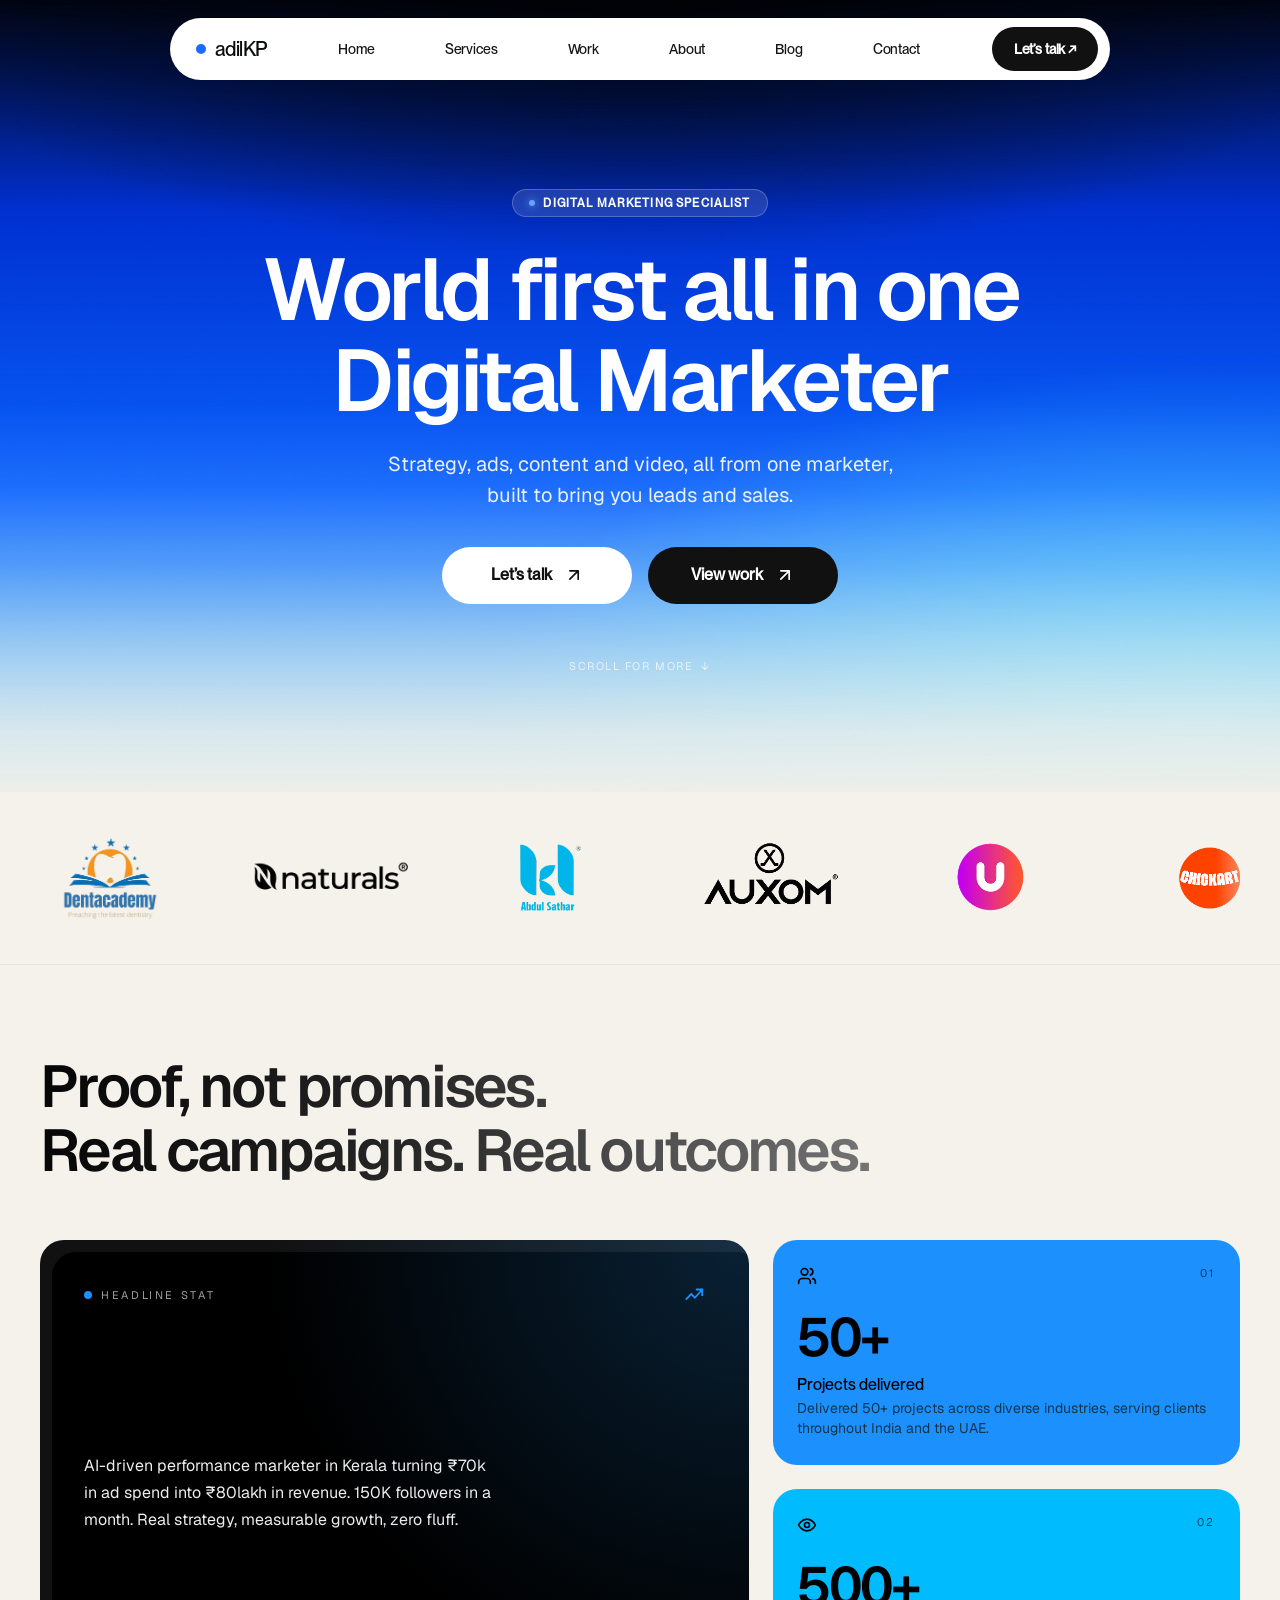
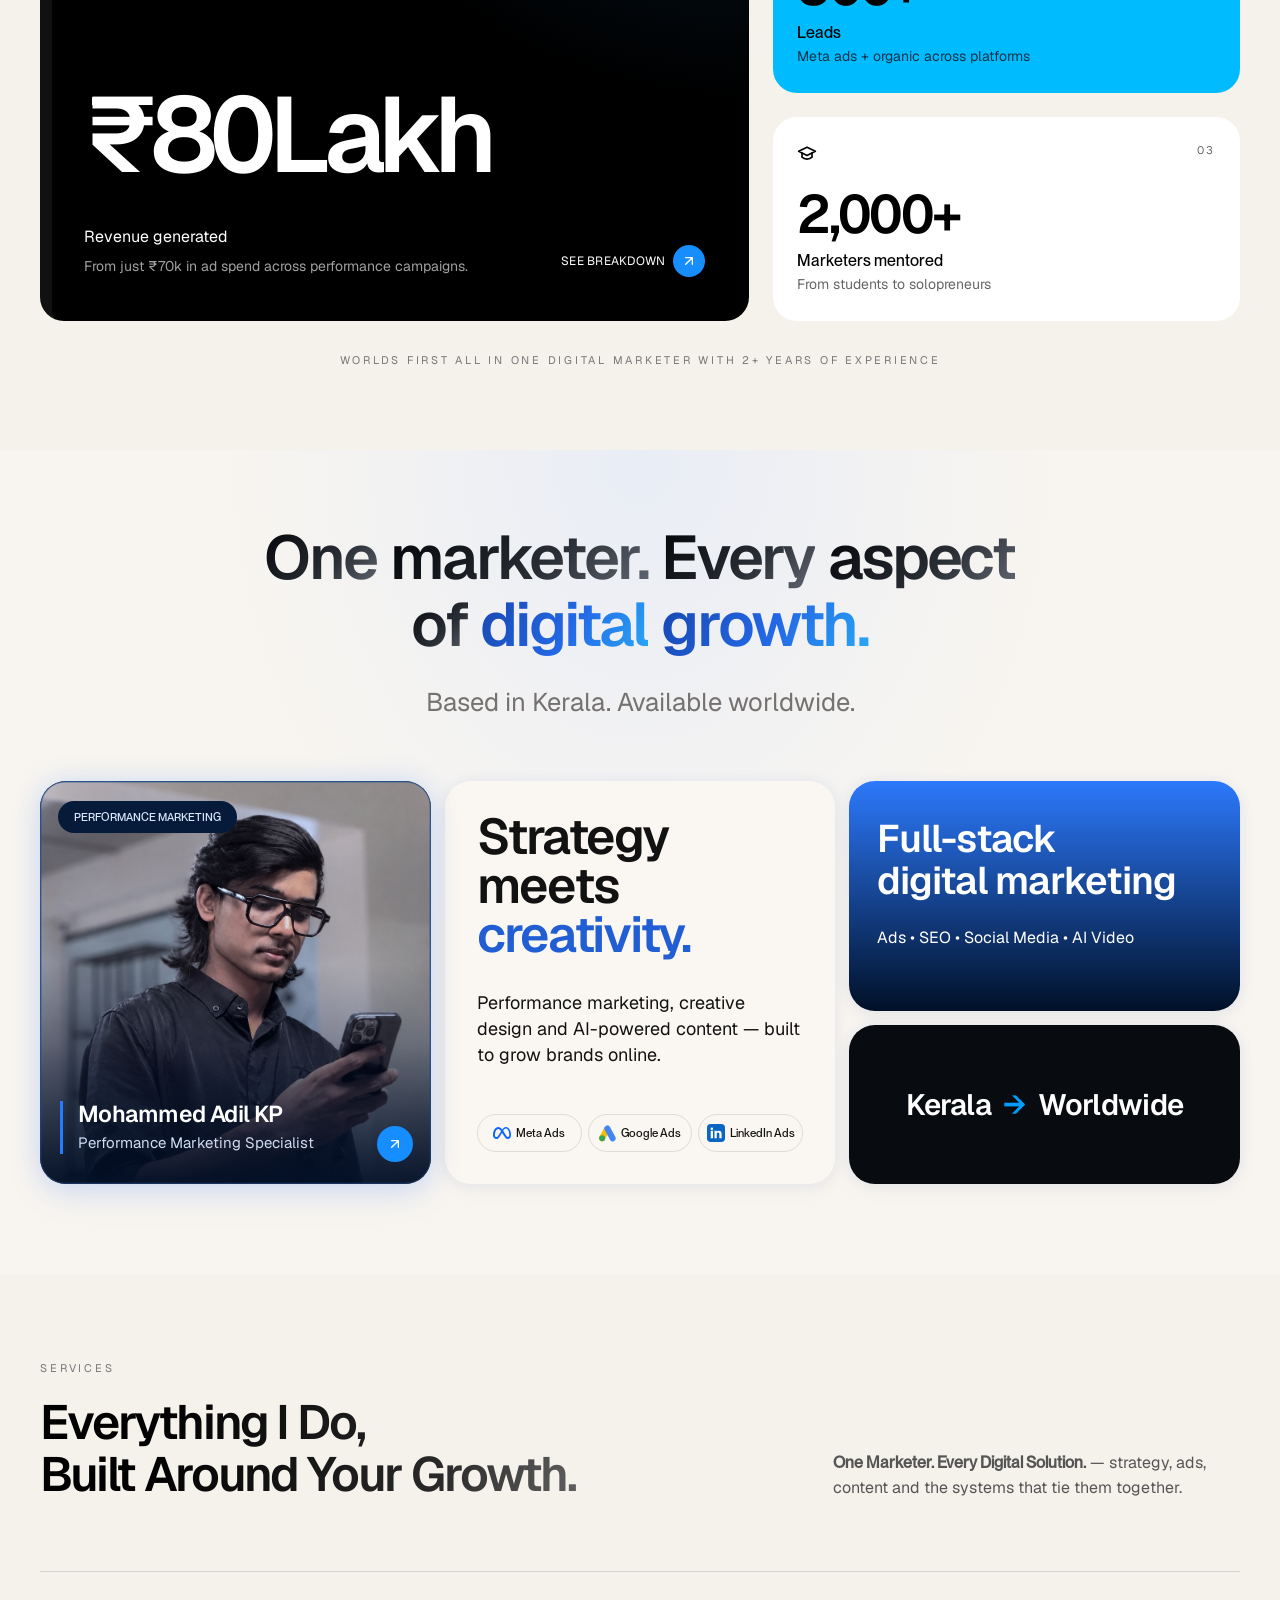
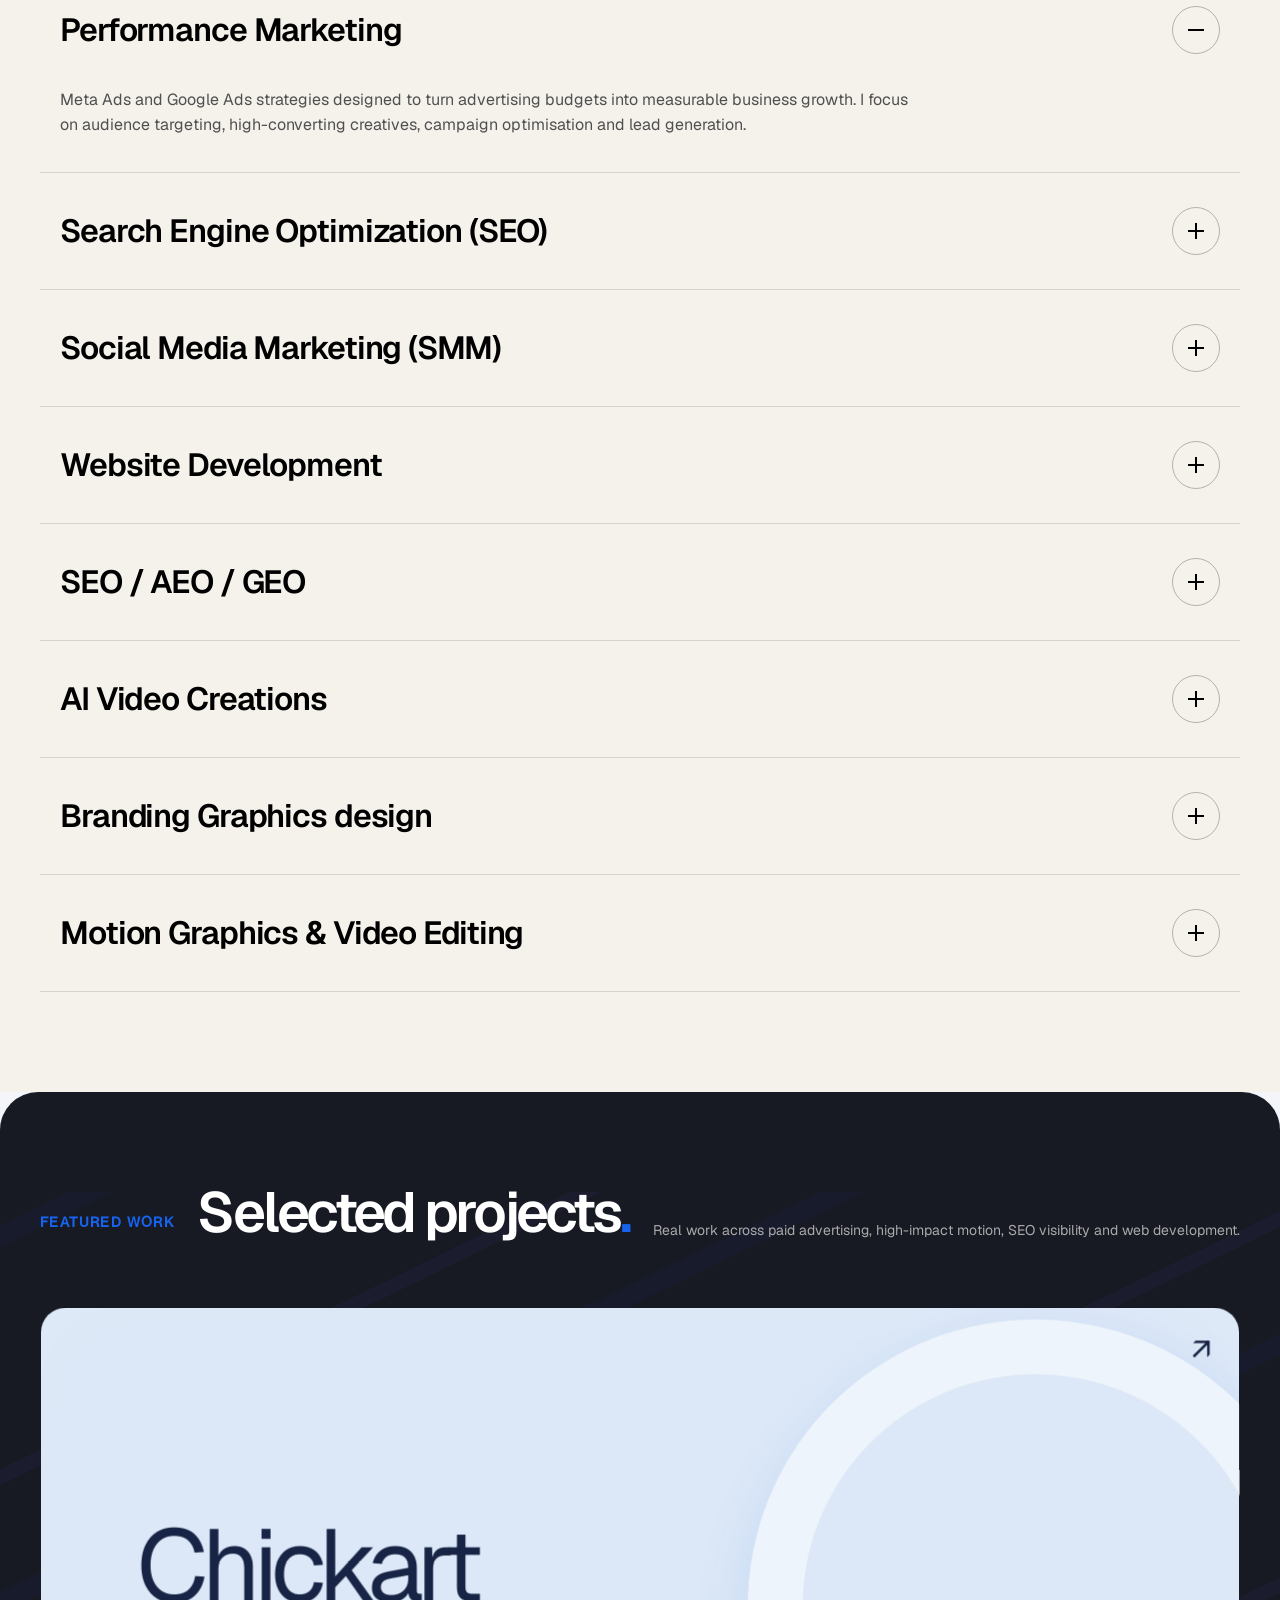
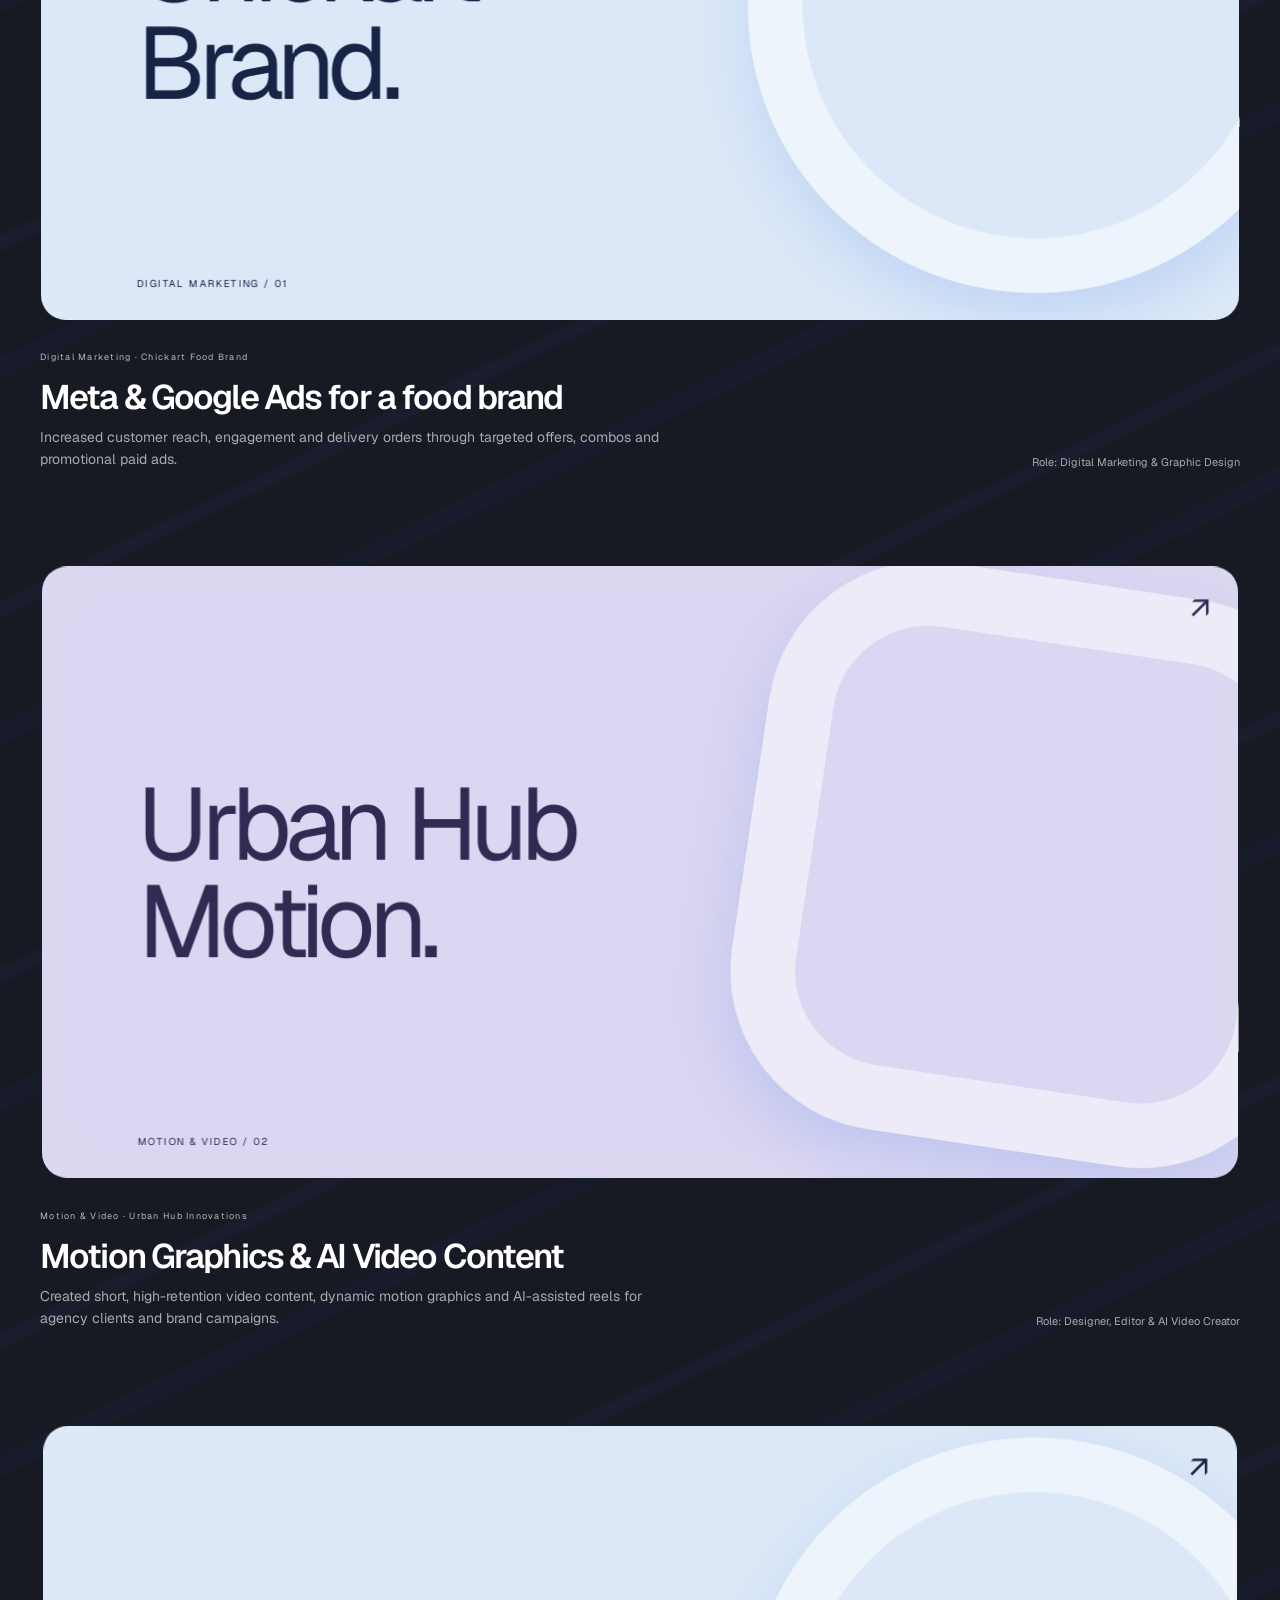
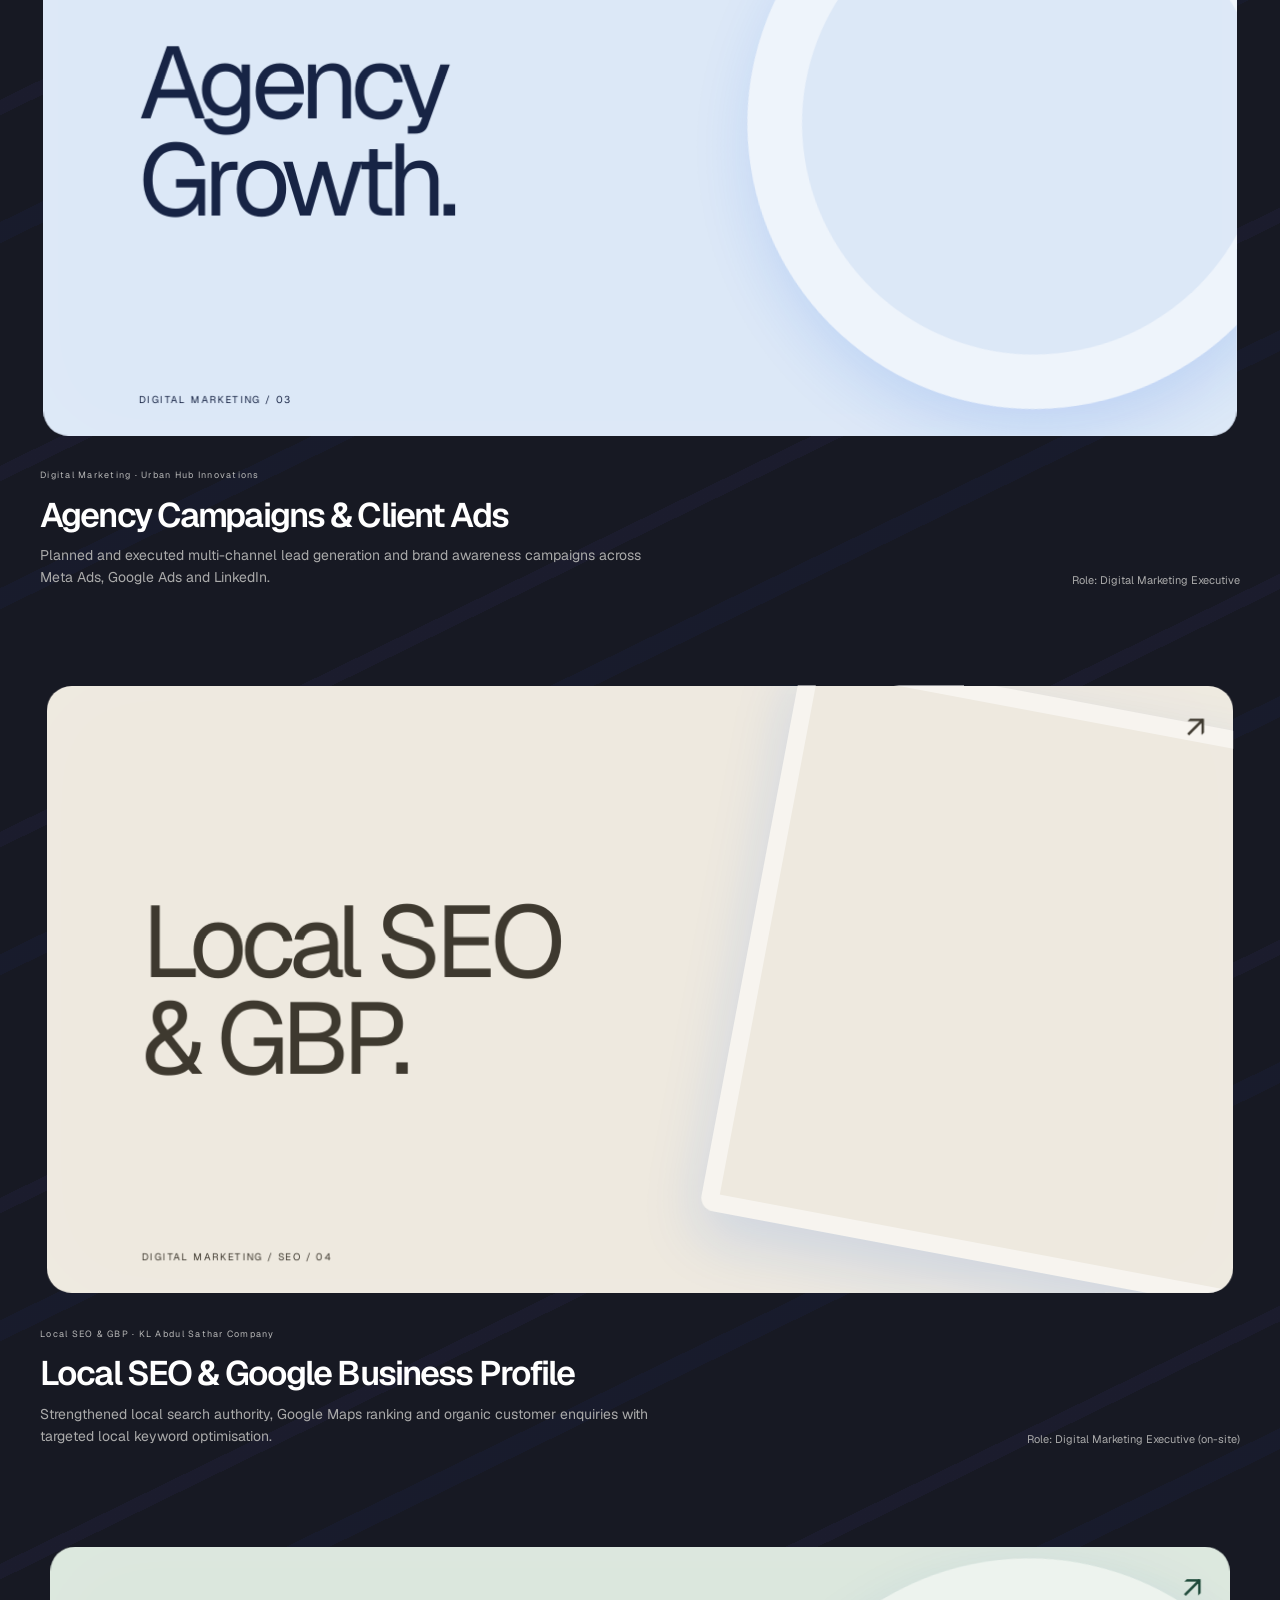
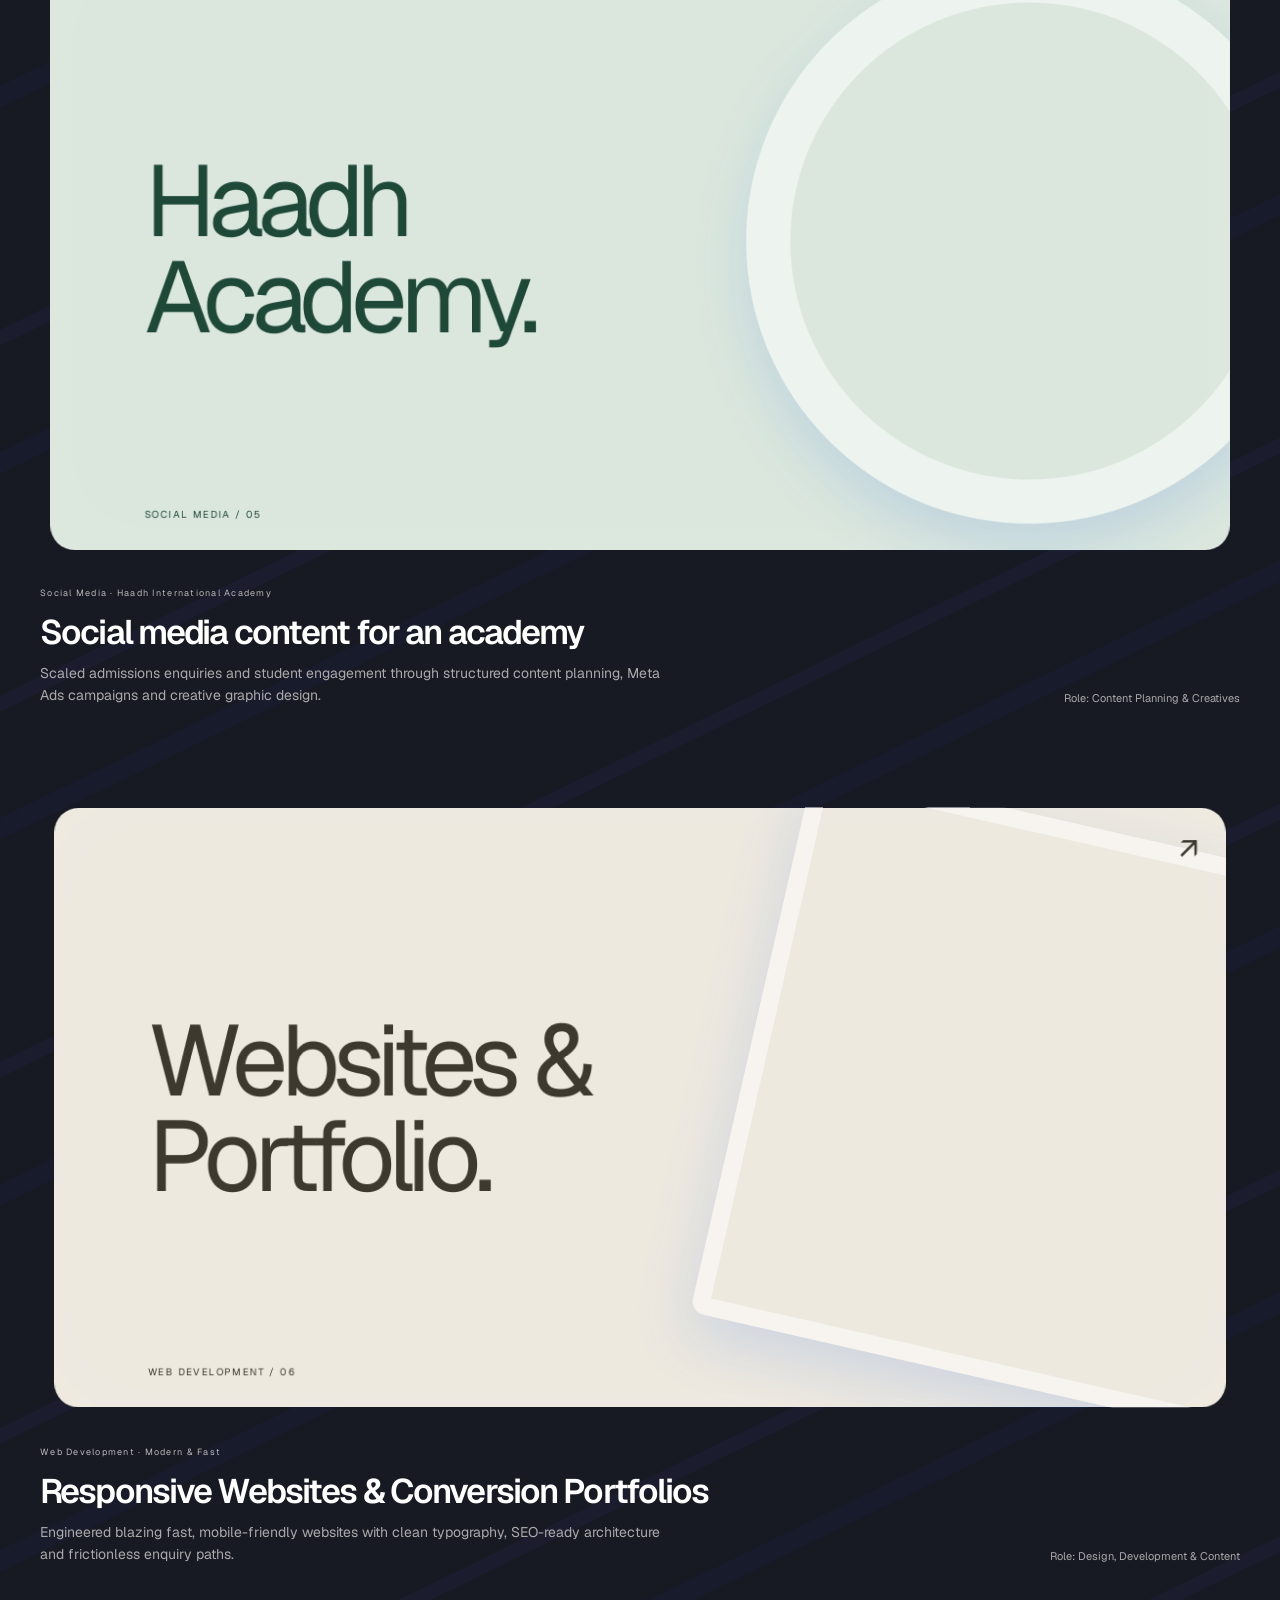
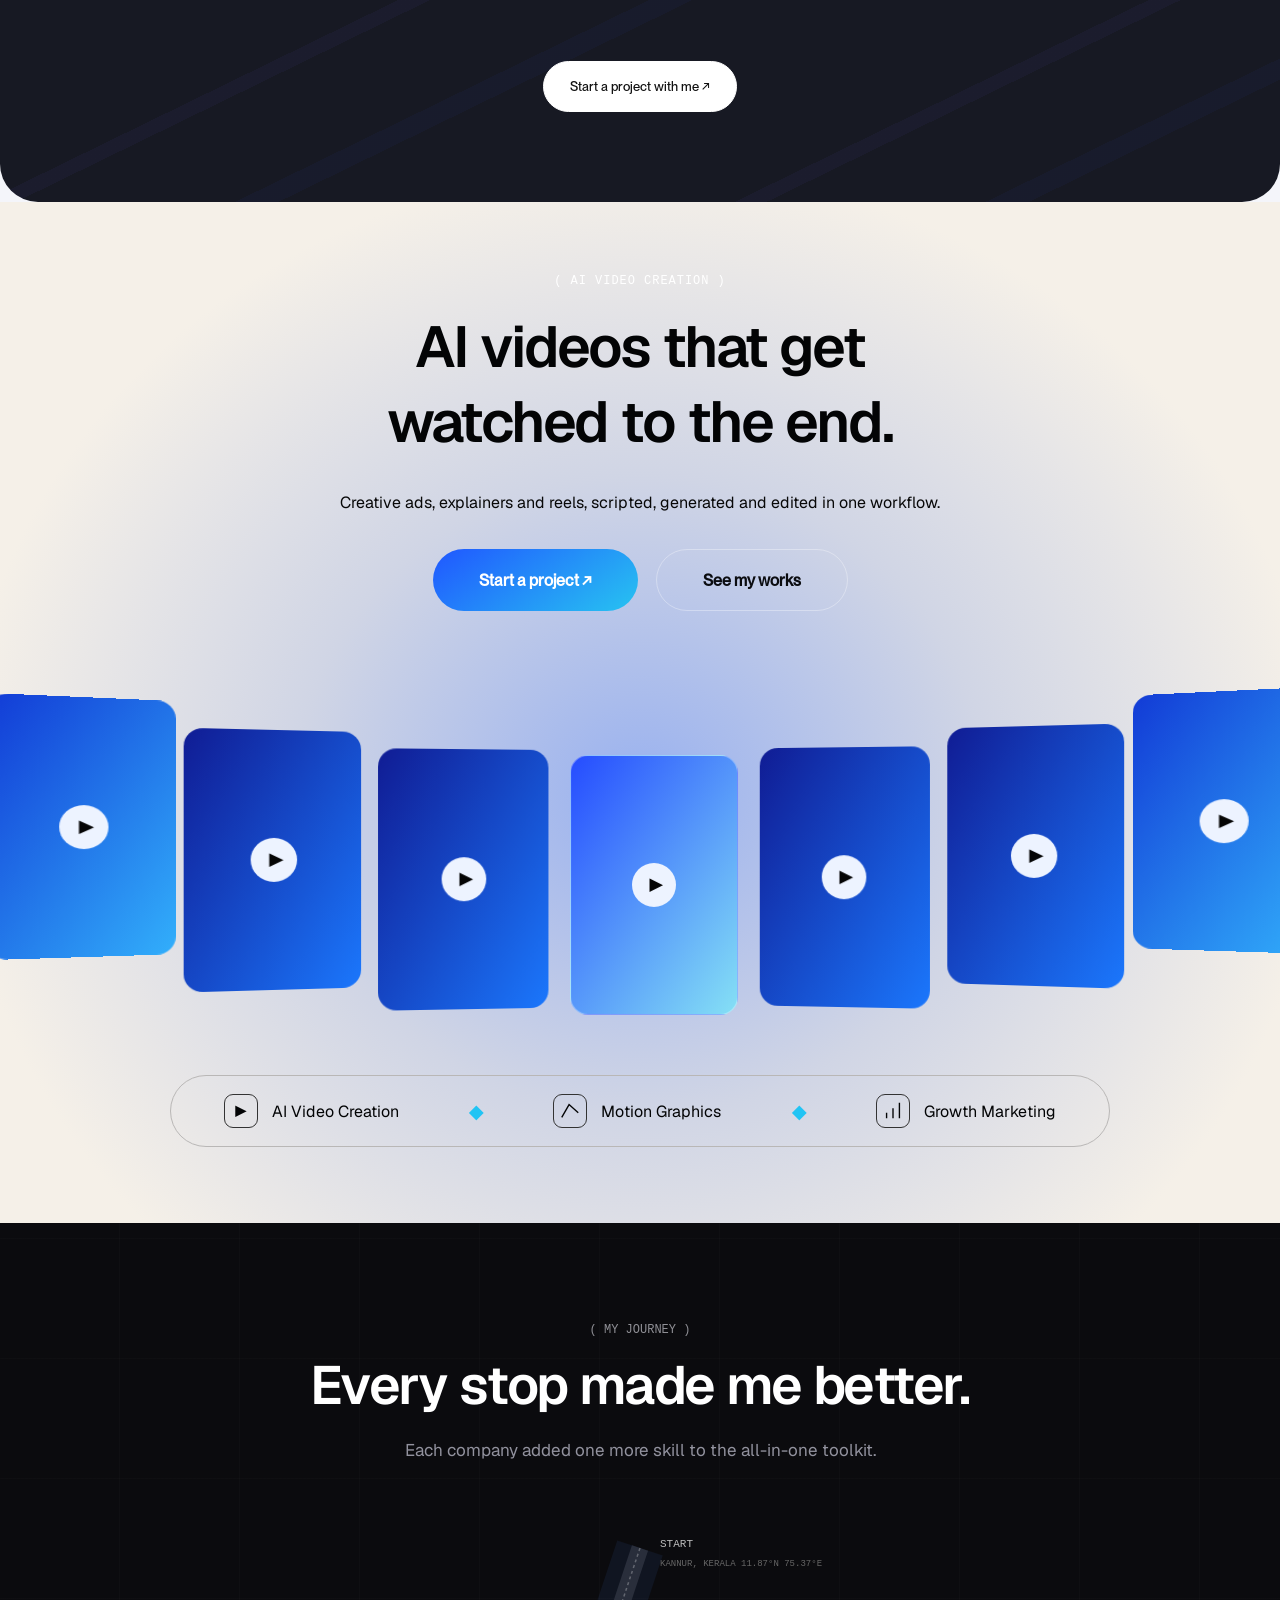
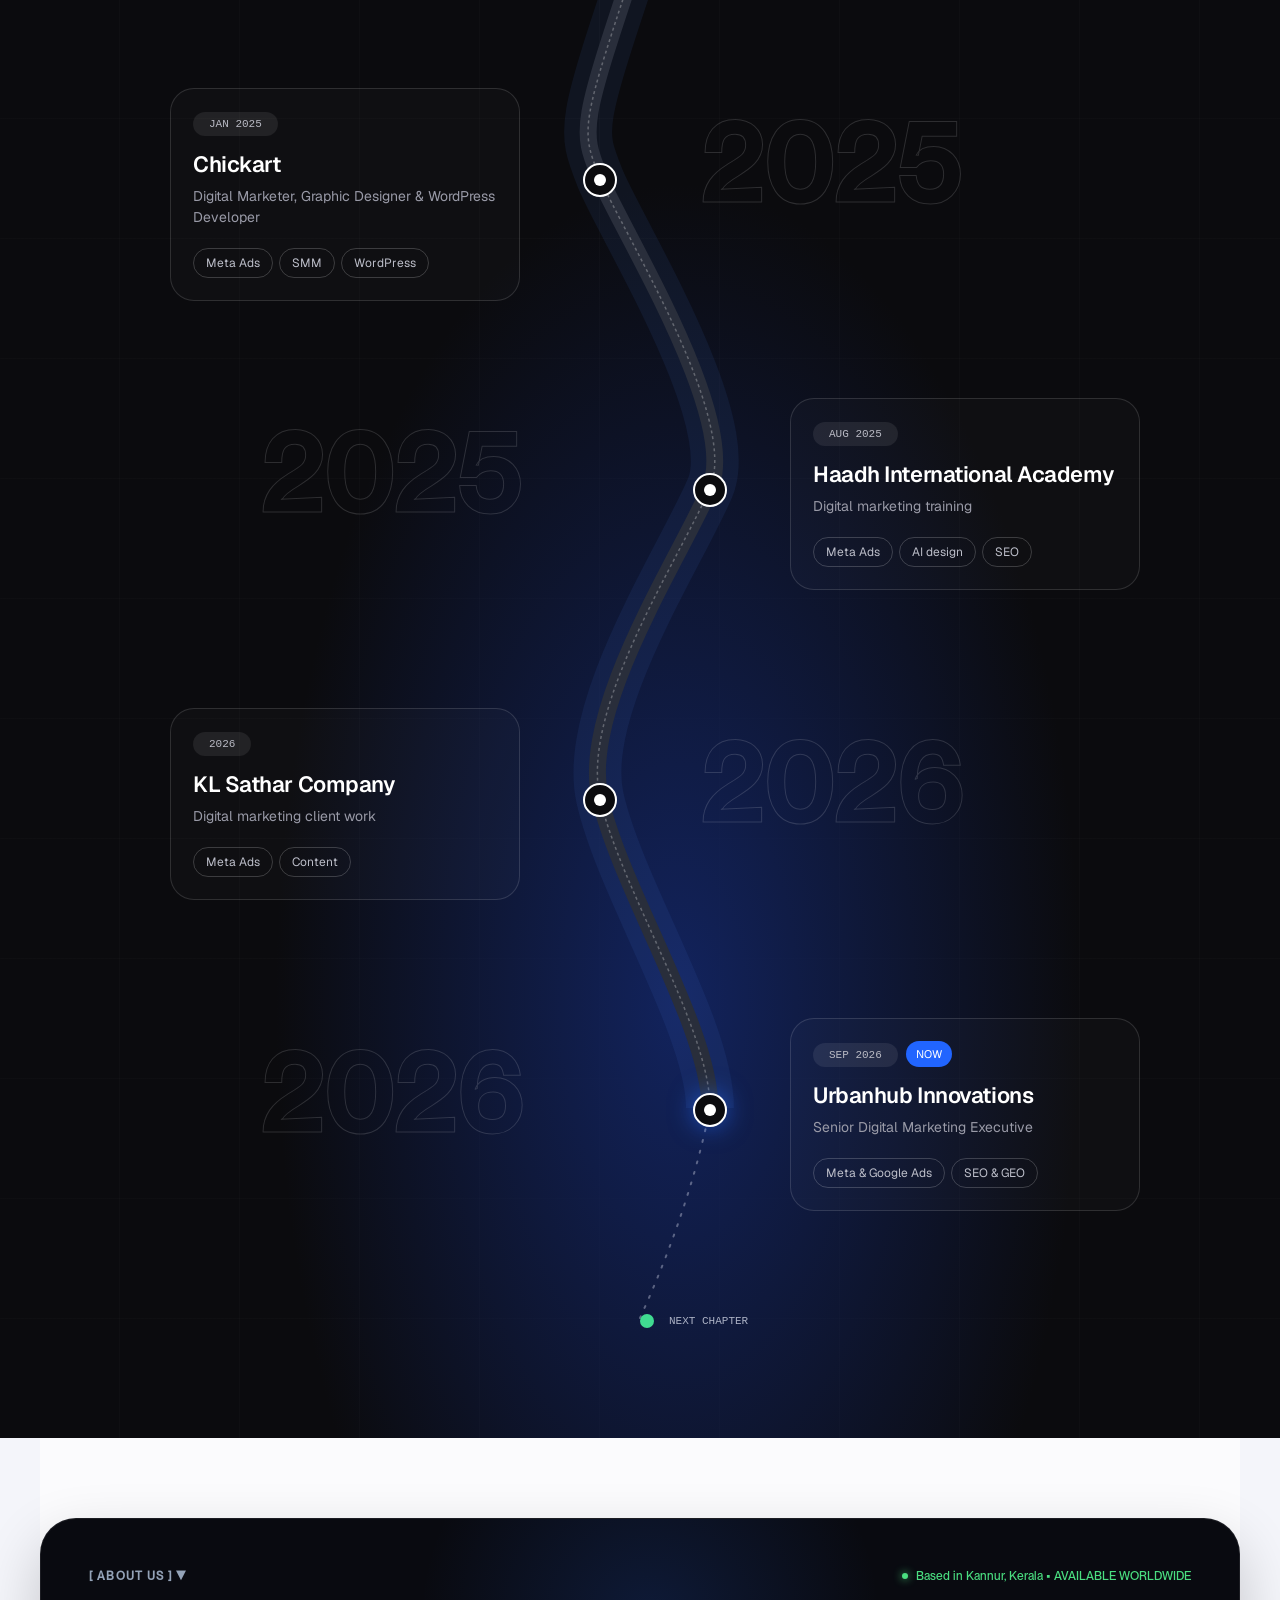
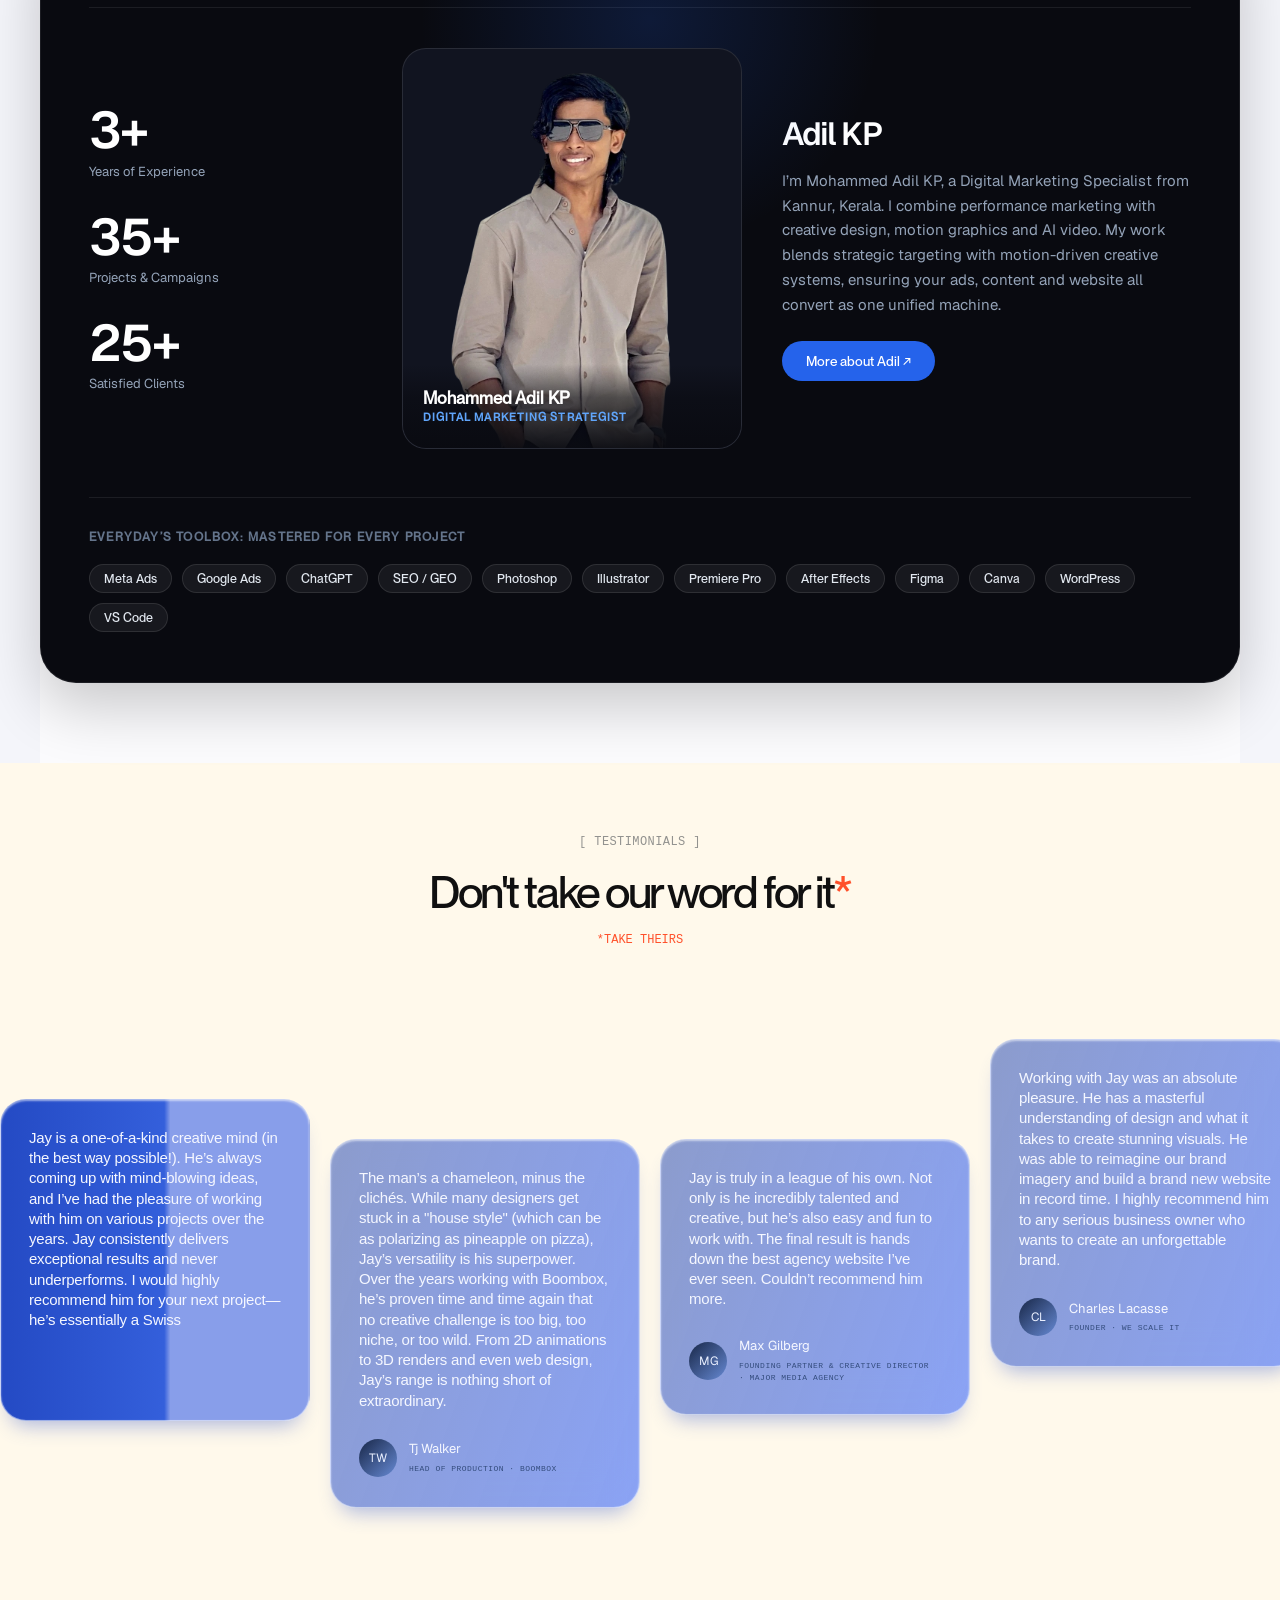
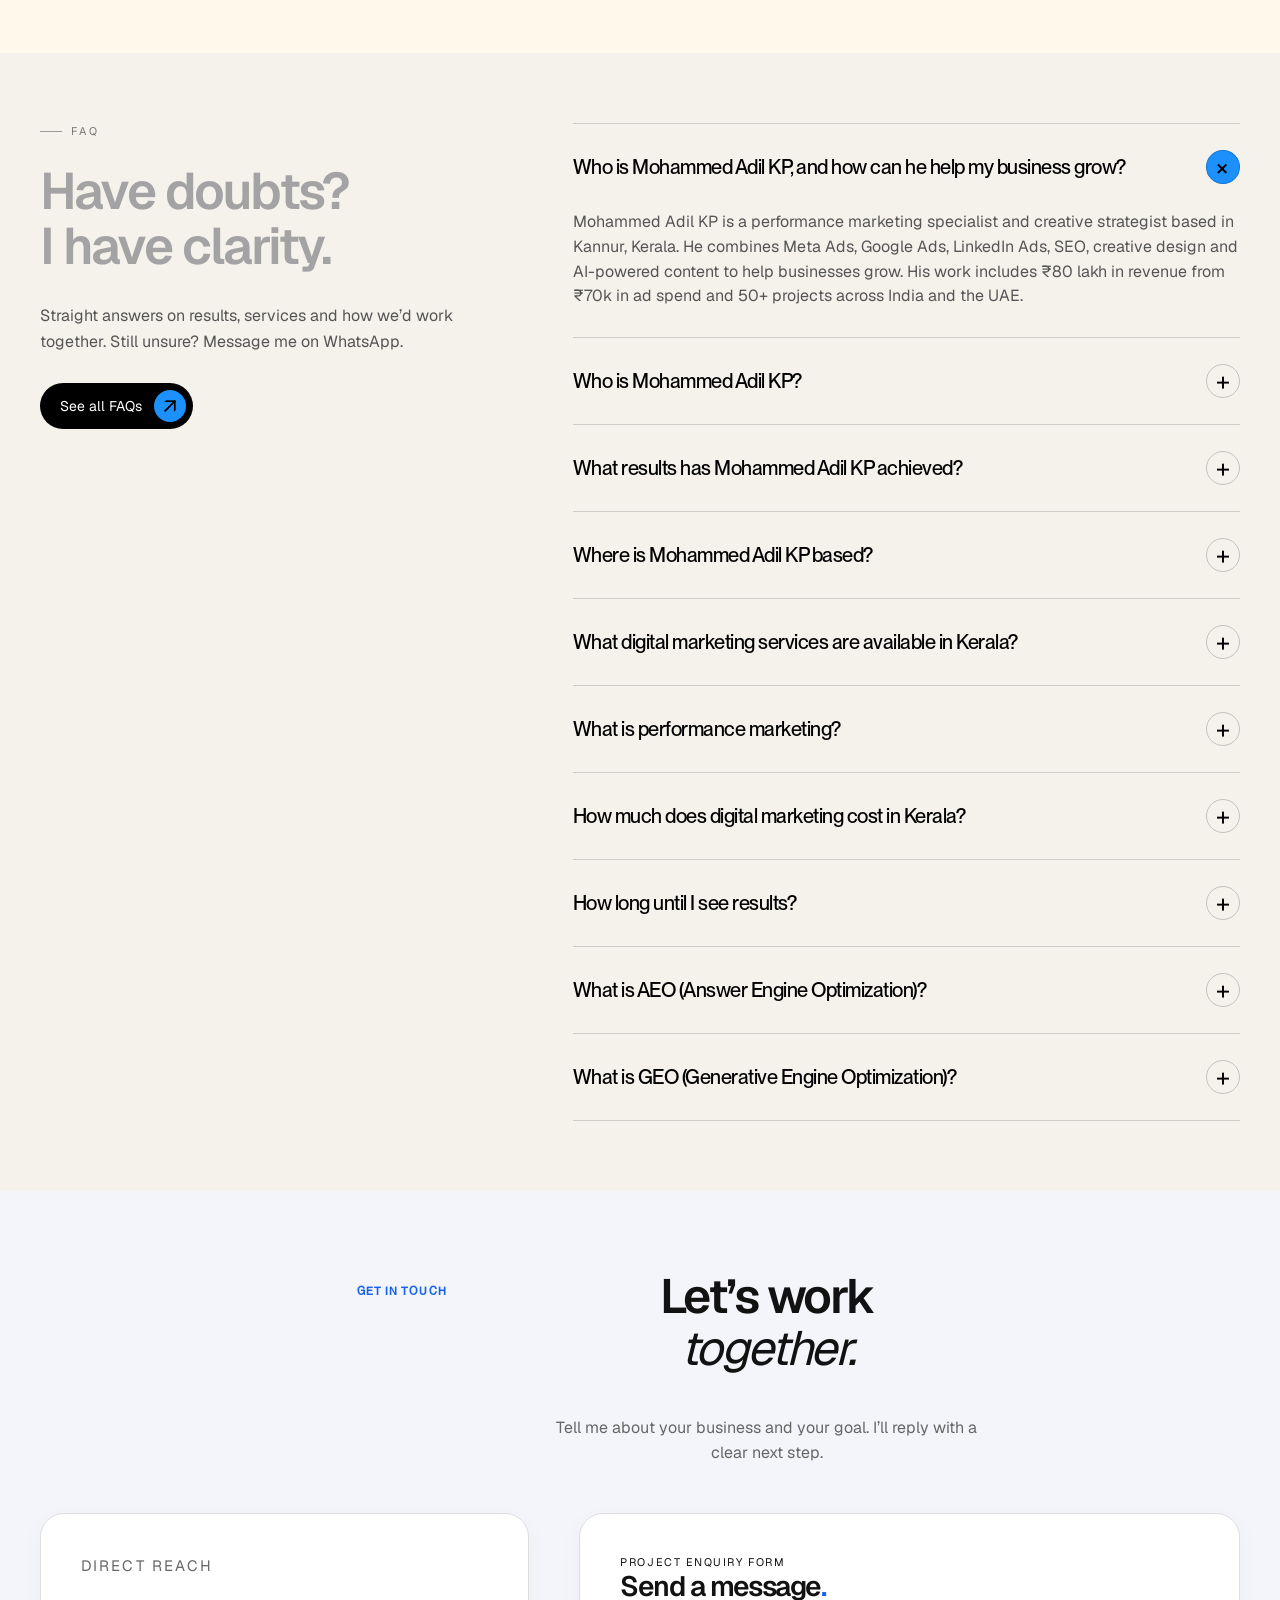
==== commit d5575af1: "Update blog hero and sliding glass testimonials" ====
--- a/index.html
+++ b/index.html
@@ -25,9 +25,9 @@
   <link rel="preload" as="image" href="assets/hero-background.jpg" type="image/jpeg">
   <link rel="icon" href="assets/favicon.svg" type="image/svg+xml">
   <link rel="preload" href="assets/fonts/geist-variable.ttf" as="font" type="font/ttf" crossorigin>
-  <link rel="stylesheet" href="css/style.css?v=18">
+  <link rel="stylesheet" href="css/style.css?v=23">
   <script defer src="js/config.js"></script>
-  <script defer src="js/main.js?v=11"></script>
+  <script defer src="js/main.js?v=13"></script>
   <script defer src="js/motion.js?v=8"></script>
 
   <!-- Structured Data: WebSite, Person & FAQPage -->
@@ -608,59 +608,21 @@
 
 
 
-<section class="testimonials-section wrap" id="testimonials" aria-labelledby="testimonials-title">
-      <div class="testimonials-header">
-        <p class="testimonials-eyebrow">[ TESTIMONIALS ]</p>
-        <h2 class="testimonials-title split-blur" id="testimonials-title">
-          Don’t take our word for it*
-          <span class="highlight-red">*TAKE THEIRS</span>
-        </h2>
-      </div>
-
-      <div class="testimonials-grid">
-        <article class="testimonial-dark-card">
-          <p class="testimonial-quote">“Adil completely elevated our Meta Ads and creative output. Offers and combos reached thousands of local customers, resulting in a notable boost in orders.”</p>
-          <div class="testimonial-author">
-            <div class="author-avatar">CB</div>
-            <div>
-              <div class="author-name">Chickart Food Brand</div>
-              <div class="author-company">Brand Campaigns</div>
-            </div>
-          </div>
-        </article>
-
-        <article class="testimonial-dark-card">
-          <p class="testimonial-quote">“From running Meta campaigns to creative design and website maintenance, Adil handled our digital outreach with remarkable responsiveness and skill.”</p>
-          <div class="testimonial-author">
-            <div class="author-avatar">HA</div>
-            <div>
-              <div class="author-name">Haadh Academy</div>
-              <div class="author-company">Educational Institute</div>
-            </div>
-          </div>
-        </article>
-
-        <article class="testimonial-dark-card">
-          <p class="testimonial-quote">“Adil’s performance marketing and Google Business Profile optimisation delivered steady, high-intent local enquiries month after month.”</p>
-          <div class="testimonial-author">
-            <div class="author-avatar">KL</div>
-            <div>
-              <div class="author-name">KL Abdul Sathar Co.</div>
-              <div class="author-company">Business Services</div>
-            </div>
-          </div>
-        </article>
-
-        <article class="testimonial-dark-card">
-          <p class="testimonial-quote">“His motion graphics, AI video workflows and multi-platform ad targeting make him an indispensable asset for any fast-moving brand.”</p>
-          <div class="testimonial-author">
-            <div class="author-avatar">UH</div>
-            <div>
-              <div class="author-name">Urban Hub Innovations</div>
-              <div class="author-company">Creative Agency</div>
-            </div>
-          </div>
-        </article>
+<section class="reviews-glass-section" id="testimonials" aria-labelledby="testimonials-title">
+      <header class="reviews-glass-heading">
+        <p>[ TESTIMONIALS ]</p>
+        <h2 id="testimonials-title">Don't take our word for it<span>*</span></h2>
+        <small>*TAKE THEIRS</small>
+      </header>
+      <div class="reviews-glass-window" tabindex="0" aria-label="Sliding reviews. Hover or focus to pause.">
+        <div class="reviews-glass-track"><div class="reviews-glass-group">
+<article class="review-glass-card"><p class="review-glass-quote">Jay is a one-of-a-kind creative mind (in the best way possible!). He’s always coming up with mind-blowing ideas, and I’ve had the pleasure of working with him on various projects over the years. Jay consistently delivers exceptional results and never underperforms. I would highly recommend him for your next project—he’s essentially a Swiss</p></article>
+<article class="review-glass-card"><p class="review-glass-quote">The man’s a chameleon, minus the clichés. While many designers get stuck in a &quot;house style&quot; (which can be as polarizing as pineapple on pizza), Jay’s versatility is his superpower. Over the years working with Boombox, he’s proven time and time again that no creative challenge is too big, too niche, or too wild. From 2D animations to 3D renders and even web design, Jay’s range is nothing short of extraordinary.</p><footer class="review-glass-author"><span class="review-avatar" aria-hidden="true">TW</span><div><p>Tj Walker</p><small>HEAD OF PRODUCTION · BOOMBOX</small></div></footer></article>
+<article class="review-glass-card"><p class="review-glass-quote">Jay is truly in a league of his own. Not only is he incredibly talented and creative, but he’s also easy and fun to work with. The final result is hands down the best agency website I’ve ever seen. Couldn’t recommend him more.</p><footer class="review-glass-author"><span class="review-avatar" aria-hidden="true">MG</span><div><p>Max Gilberg</p><small>FOUNDING PARTNER &amp; CREATIVE DIRECTOR · MAJOR MEDIA AGENCY</small></div></footer></article>
+<article class="review-glass-card"><p class="review-glass-quote">Working with Jay was an absolute pleasure. He has a masterful understanding of design and what it takes to create stunning visuals. He was able to reimagine our brand imagery and build a brand new website in record time. I highly recommend him to any serious business owner who wants to create an unforgettable brand.</p><footer class="review-glass-author"><span class="review-avatar" aria-hidden="true">CL</span><div><p>Charles Lacasse</p><small>FOUNDER · WE SCALE IT</small></div></footer></article>
+<article class="review-glass-card"><p class="review-glass-quote">Working with Jay Nadeau was an absolute game-changer for my website (and the amount of compliments I got for it proves it)! His unique blend of expertise produced results that went far beyond my expectations. Hire Jay if you like working with a passionate and responsive designer that receives feedback with a smile and consistently elevates your ideas to the next level. I couldn’t recommend him more!</p><footer class="review-glass-author"><span class="review-avatar" aria-hidden="true">JB</span><div><p>Jeremie Bouchard</p><small>DIRECTOR · EDITOR</small></div></footer></article>
+<article class="review-glass-card"><p class="review-glass-quote">Working with Jay has been an absolute pleasure. He’s a true Framer expert—fast, precise, and collaborative. Beyond his technical skill, Jay brings a consistently positive, solution-oriented mindset and communicates with clarity and proactivity. He not only executed our website design in Framer flawlessly but also acted as a genuine thought partner throughout the process. Any creative team would be lucky to have him.</p><footer class="review-glass-author"><span class="review-avatar" aria-hidden="true">SL</span><div><p>Sofya Leonova</p><small>CO-FOUNDER · OPERATIONS DIRECTOR · PROOF DEPT.</small></div></footer></article>
+        </div></div>
       </div>
     </section>
 
@@ -991,5 +953,6 @@
       </div>
     </div>
   </footer>
+  <script defer src="js/reviews.js?v=1"></script>
 </body>
 </html>
--- a/css/style.css
+++ b/css/style.css
@@ -2097,15 +2097,40 @@
   .nav-pill-track .nav-link { padding-inline: 12px; }
 }
 
-.blog-page { background: #f5f2ec; }
-.blog-hero { min-height: 100svh; display: flex; align-items: center; padding: 180px 0 100px; }
-.blog-hero h1 { font-size: clamp(60px, 9vw, 132px); line-height: .98; letter-spacing: -.065em; }
-.blog-hero h1 span { color: #777; }
-.blog-hero-description { margin-top: 32px; max-width: 650px; font-size: 18px; color: #555; line-height: 1.7; }
-.blog-hero .button { margin-top: 36px; }
+@font-face {
+  font-family: 'PP Neue Montreal';
+  src: url('../assets/fonts/ppneuemontreal-medium.otf') format('opentype');
+  font-style: normal;
+  font-weight: 500;
+  font-display: swap;
+}
+.blog-page { background: #f5f2ec; padding: 0; }
+.blog-hero {
+  position: relative;
+  min-height: clamp(640px, 88svh, 900px);
+  display: flex;
+  align-items: center;
+  padding: 140px 24px 70px;
+  overflow: hidden;
+  border-radius: 0;
+  color: #fafafa;
+  text-align: center;
+  background: #03091c url('../assets/hero-background.jpg') center / 106% 106% no-repeat;
+}
+.blog-hero > .wrap { width: 100%; max-width: 1320px; margin: 0 auto; transform: translateY(20px); }
+.blog-hero h1 { font-family: 'PP Neue Montreal', Arial, sans-serif; font-weight: 500; font-size: clamp(36px, 3.25vw, 72px); line-height: 1.12; letter-spacing: -.025em; }
+.blog-hero-description { margin: 32px auto 0; max-width: 1000px; font-size: clamp(16px, .9vw, 22px); color: #fafafa; line-height: 1.5; }
+.blog-scroll-cue { position: absolute; bottom: 28px; left: 28px; color: #fff; font-size: 14px; }
+.blog-scroll-cue span { margin-left: 8px; }
+.blog-coming-soon { padding: 110px 24px 130px; text-align: center; }
+.blog-coming-soon .eyebrow { color: #1763ed; margin-bottom: 22px; }
+.blog-coming-soon h2 { font-family: 'PP Neue Montreal', Arial, sans-serif; font-weight: 500; }
+.blog-coming-soon > p:last-child { max-width: 520px; margin: 24px auto 0; color: #666; font-size: 18px; }
 @media (max-width: 600px) {
-  .blog-hero { padding: 150px 0 70px; }
-  .blog-hero-description { font-size: 16px; }
+  .blog-hero { min-height: 88svh; padding: 140px 20px 100px; border-radius: 0; }
+  .blog-hero h1 { font-size: clamp(32px, 7.5vw, 45px); }
+  .blog-hero-description { margin-top: 26px; max-width: 340px; }
+  .blog-scroll-cue { left: 20px; bottom: 24px; }
 }
 
 /* Compact floating navigation. */
@@ -2384,3 +2409,39 @@
 .journey-start{position:absolute;top:10px;left:calc(50% + 20px);color:#bbb;font:11px monospace}.journey-start small{display:block;font-size:9px;color:#666;margin-top:9px}.journey-stop{position:absolute;width:100%;height:180px}.stop-1{top:160px;--node-x:46%}.stop-2{top:470px;--node-x:57%}.stop-3{top:780px;--node-x:46%}.stop-4{top:1090px;--node-x:57%}.journey-card{position:absolute;width:35%;left:3%;padding:22px;border:1px solid #ffffff22;border-radius:24px;background:#ffffff05}.journey-stop:nth-of-type(even) .journey-card{left:65%;width:35%}.journey-date{display:inline-block;font:11px monospace;background:#ffffff14;border-radius:99px;padding:6px 16px;color:#b9bac4}.journey-now{display:inline-block;background:#2165ff;border-radius:99px;padding:6px 10px;font-size:11px;margin-left:8px}.journey-card h3{font-size:22px;letter-spacing:-.02em;margin:16px 0 8px;font-weight:600}.journey-card p{font-size:14px;color:#999aa7;line-height:1.5}.journey-skills{display:flex;flex-wrap:wrap;gap:6px;margin-top:20px}.journey-skills span{border:1px solid #ffffff30;border-radius:99px;padding:6px 12px;font-size:12px;color:#bcbec9}.journey-node{position:absolute;top:75px;left:var(--node-x);transform:translateX(-50%);width:34px;height:34px;border:2px solid #fff;border-radius:50%;background:#0b0b0e}.journey-node::after{content:'';position:absolute;inset:9px;border-radius:50%;background:#fff}.journey-year{position:absolute;top:20px;left:56%;font-size:110px;font-weight:600;color:transparent;-webkit-text-stroke:1px #ffffff24;line-height:1}.journey-stop:nth-of-type(even) .journey-year{left:12%}.stop-4 .journey-node{box-shadow:0 0 25px #246dff99;animation:journey-pulse 2s ease-out infinite}.journey-next{position:absolute;bottom:0;left:50%;display:flex;align-items:center;gap:15px;color:#acb2c5;font:11px monospace}.journey-next>span{width:14px;height:14px;border-radius:50%;background:#40db91;animation:journey-green 2s ease-out infinite}@keyframes journey-pulse{0%{box-shadow:0 0 0 0 #377eff66}100%{box-shadow:0 0 0 30px #377eff00}}@keyframes journey-green{0%{box-shadow:0 0 0 0 #40db9166}100%{box-shadow:0 0 0 14px #40db9100}}
 @media(max-width:700px){.premium-journey{padding:65px 0}.journey-map{height:1500px}.journey-road{left:-38%;width:100%;}.journey-card,.journey-stop:nth-of-type(even) .journey-card{left:24%;width:76%;padding:18px}.journey-node{left:12%}.journey-year,.journey-stop:nth-of-type(even) .journey-year{left:35%;font-size:80px;top:-50px}.journey-start{left:22%}.journey-next{left:12%}.journey-card h3{font-size:21px}.stop-4{top:1150px}}
 @media(prefers-reduced-motion:reduce){.journey-fill-mask{transform:scaleY(1)}.stop-4 .journey-node,.journey-next>span{animation:none}}
+
+/* Staggered blue glass client reviews. */
+.reviews-glass-section { background: #fff9eb; padding: 70px 0 100px; overflow: hidden; }
+.reviews-glass-heading { text-align: center; padding: 0 24px 55px; }
+.reviews-glass-heading > p { color: #92928f; font: 12px/1.5 monospace; letter-spacing: .035em; margin-bottom: 18px; }
+.reviews-glass-heading h2 { font-family: 'PP Neue Montreal', Arial, sans-serif; font-size: clamp(32px, 3.5vw, 52px); font-weight: 500; letter-spacing: -.055em; color: #101010; }
+.reviews-glass-heading h2 span { color: #ff512b; }
+.reviews-glass-heading > small { display: block; margin-top: 14px; color: #ff512b; font: 12px/1.5 monospace; }
+.reviews-glass-window { overflow: hidden; padding: 35px 0 45px; }
+.reviews-glass-track { display: flex; width: max-content; }
+.reviews-glass-group { display: flex; align-items: flex-start; gap: 20px; padding-right: 20px; }
+.review-glass-card { position: relative; isolation: isolate; flex: 0 0 310px; width: 310px; padding: 28px 28px 30px; margin-top: 60px; border: 1px solid rgba(255,255,255,.55); border-radius: 26px; background: linear-gradient(110deg,rgba(111,132,197,.8),rgba(119,148,246,.86)); color: #f5f7ff; box-shadow: inset 0 1px 2px rgba(255,255,255,.55), 0 14px 20px -10px rgba(70,103,205,.45); backdrop-filter: blur(22px); -webkit-backdrop-filter: blur(22px); }
+.review-glass-card:nth-child(2) { margin-top: 100px; }
+.review-glass-card:nth-child(3) { margin-top: 100px; }
+.review-glass-card:nth-child(4), .review-glass-card:nth-child(6) { margin-top: 0; }
+.review-glass-card:nth-child(5) { margin-top: 104px; }
+.review-glass-card:first-child { min-height: 310px; background: linear-gradient(90deg,#244ac4 0%,#345fdb 53%,#889eea 55%); padding-bottom: 90px; }
+.review-glass-card:nth-child(6) { background: linear-gradient(90deg,#8195df,#476df5); }
+.review-glass-quote { font-family: 'PP Neue Montreal',Arial,sans-serif; font-size: 15px; line-height: 1.35; letter-spacing: -.015em; }
+.review-glass-author { display: flex; align-items: center; gap: 12px; margin-top: 28px; }
+.review-avatar { display: grid; place-items: center; flex: 0 0 38px; height: 38px; border-radius: 50%; color: #eaf0ff; background: linear-gradient(135deg,#182748,#6689d3); font-size: 12px; }
+.review-glass-author p { font-size: 13px; line-height: 1.3; }
+.review-glass-author small { display: block; max-width: 200px; margin-top: 5px; color: #344c7d; font: 8px/1.5 monospace; letter-spacing: .06em; }
+.reviews-glass-track.is-sliding { animation: reviews-slide 65s linear infinite; }
+.reviews-glass-window:hover .reviews-glass-track, .reviews-glass-window:focus-within .reviews-glass-track { animation-play-state: paused; }
+@keyframes reviews-slide { to { transform: translateX(-50%); } }
+@media(max-width:600px) {
+  .reviews-glass-section { padding: 45px 0 55px; }
+  .review-glass-card { flex-basis: 280px; width: 280px; padding: 26px; }
+  .reviews-glass-group { gap: 18px; padding-right: 18px; }
+}
+@media(prefers-reduced-motion:reduce) {
+  .reviews-glass-track.is-sliding { animation: none; }
+  .reviews-glass-window { overflow-x: auto; }
+  .reviews-glass-group[aria-hidden] { display: none; }
+}
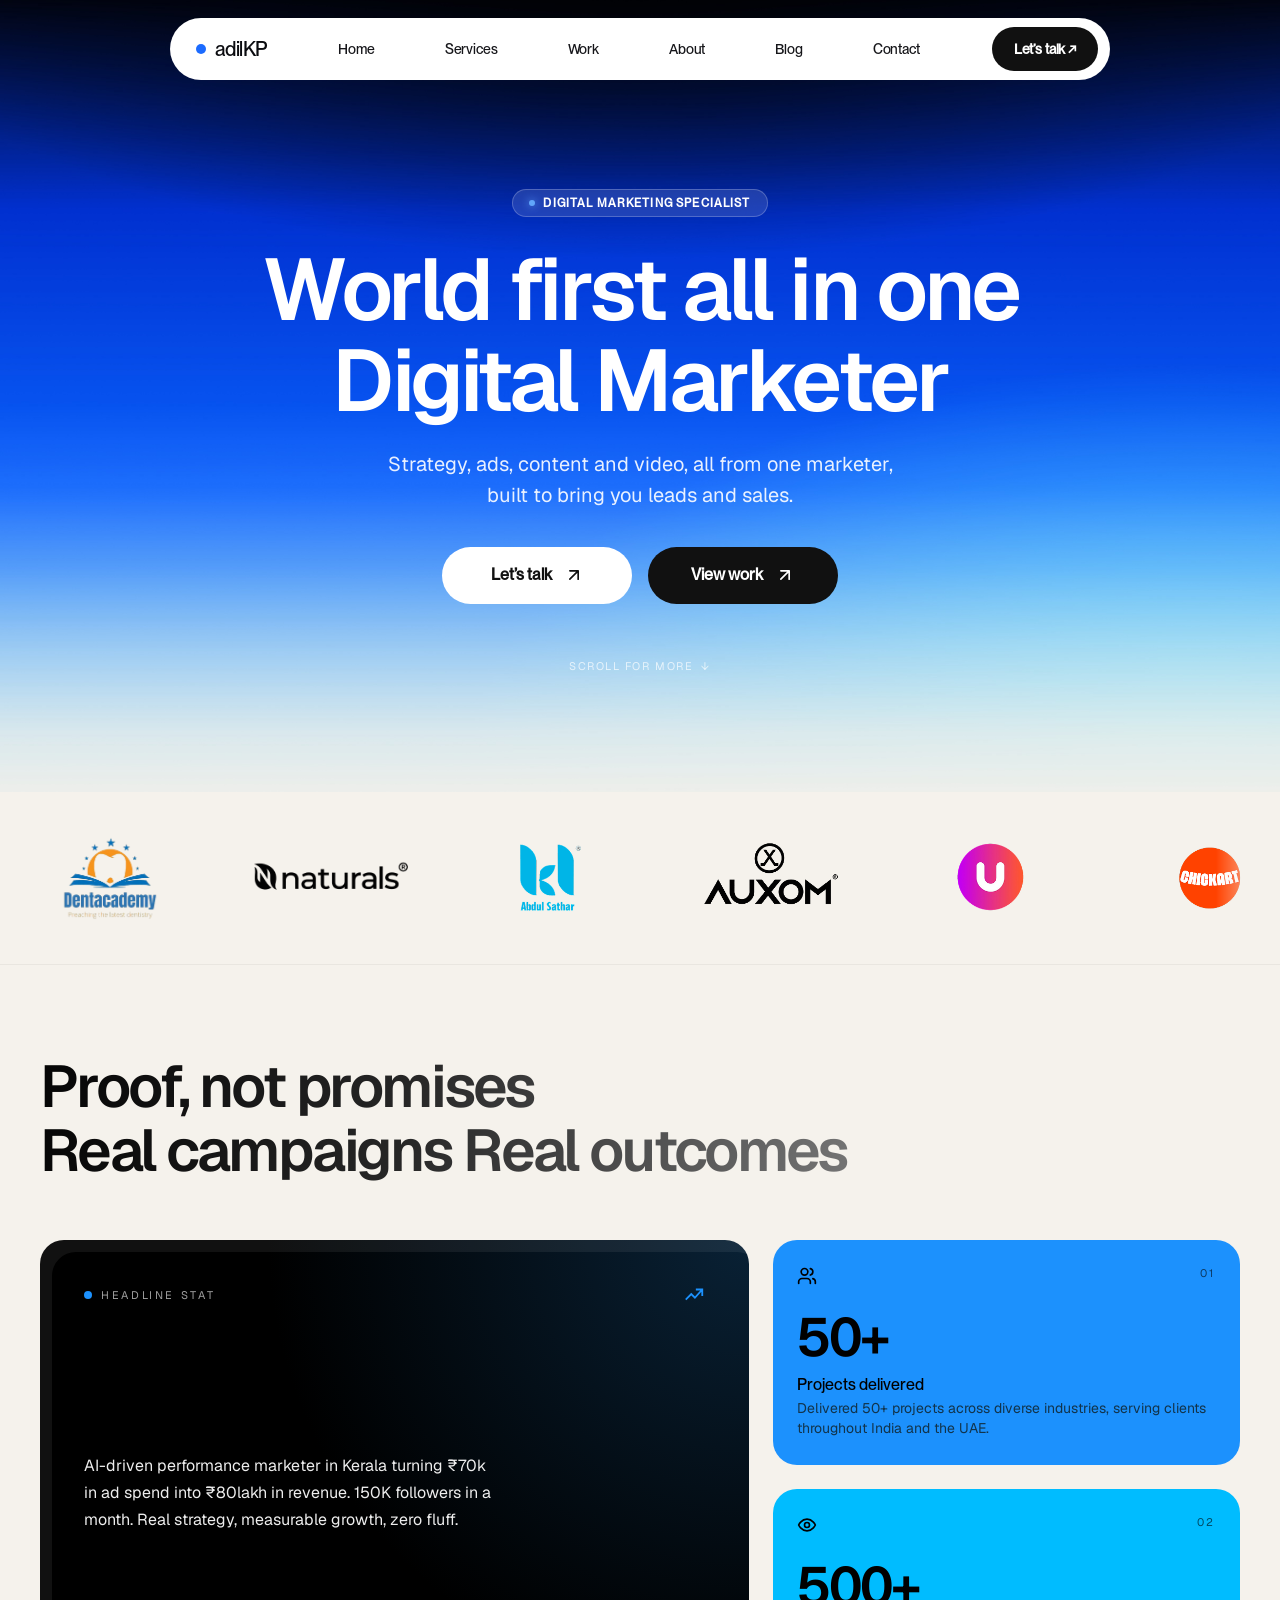
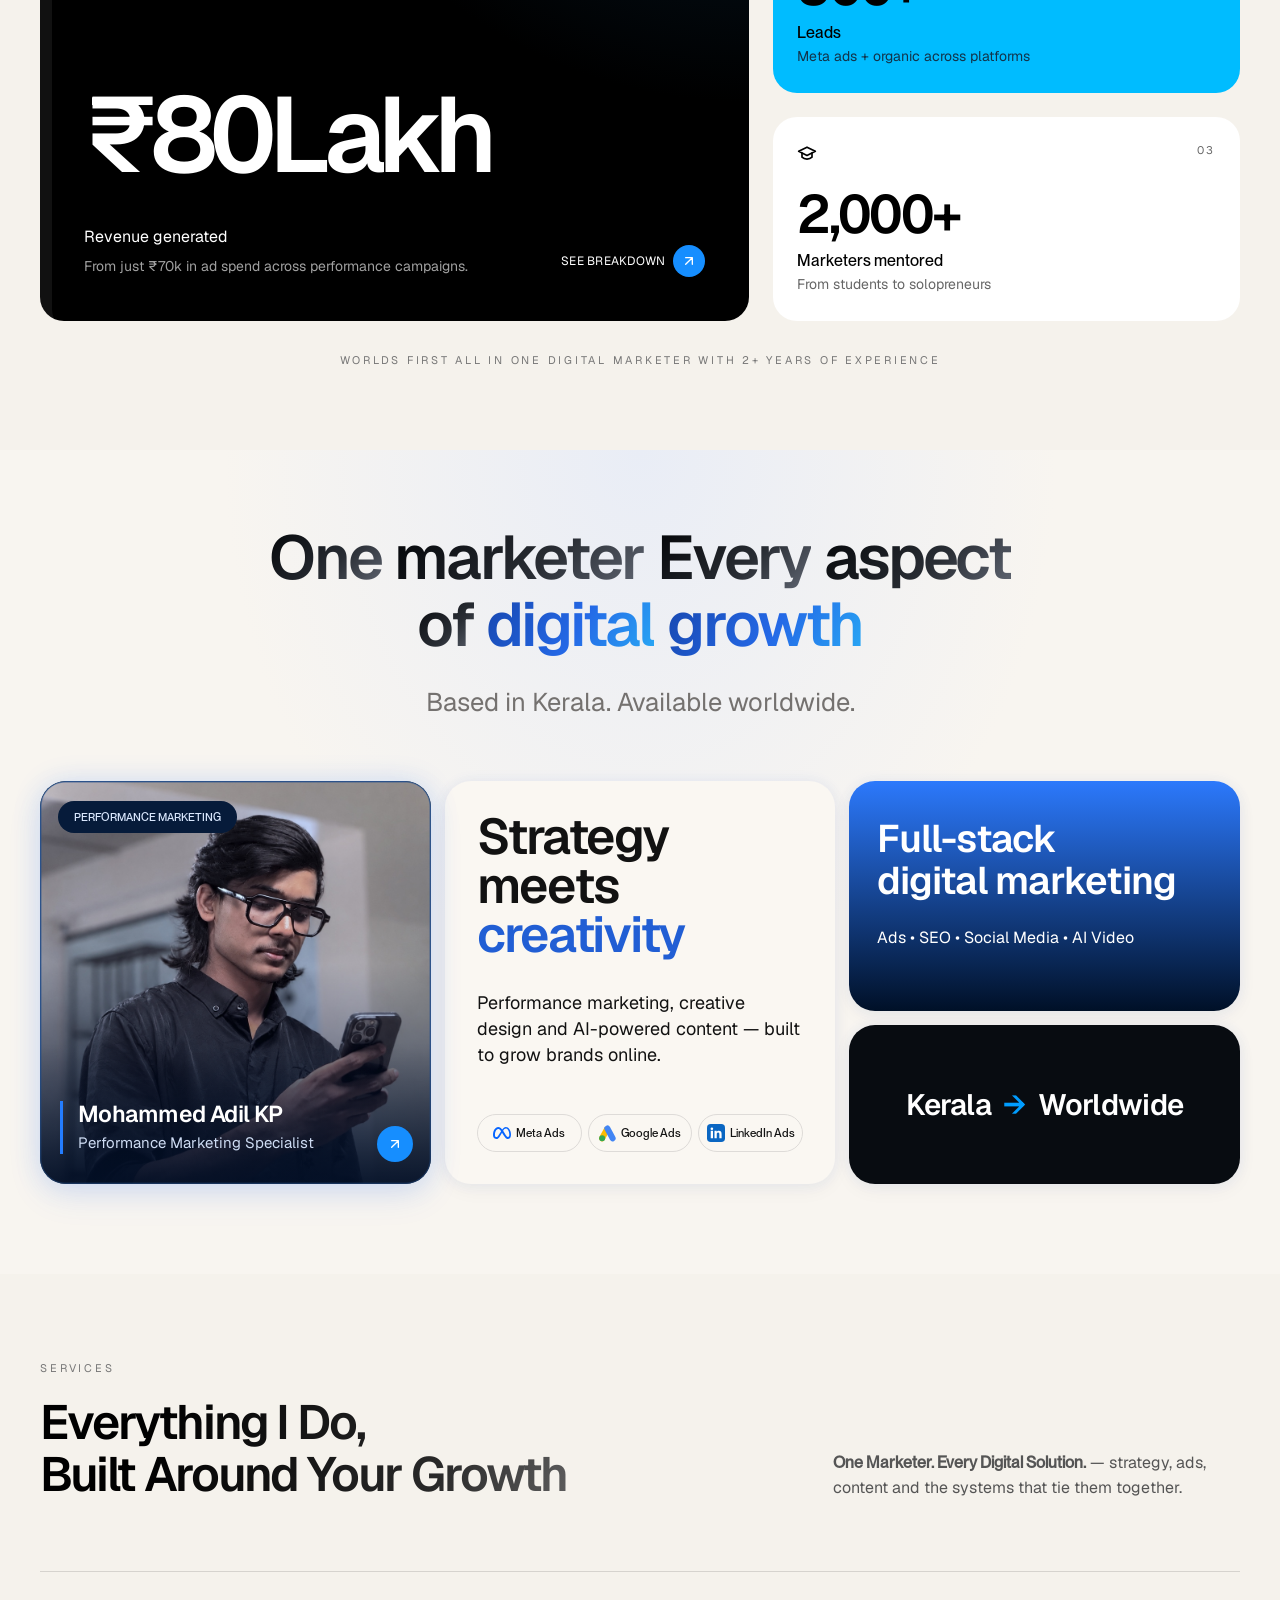
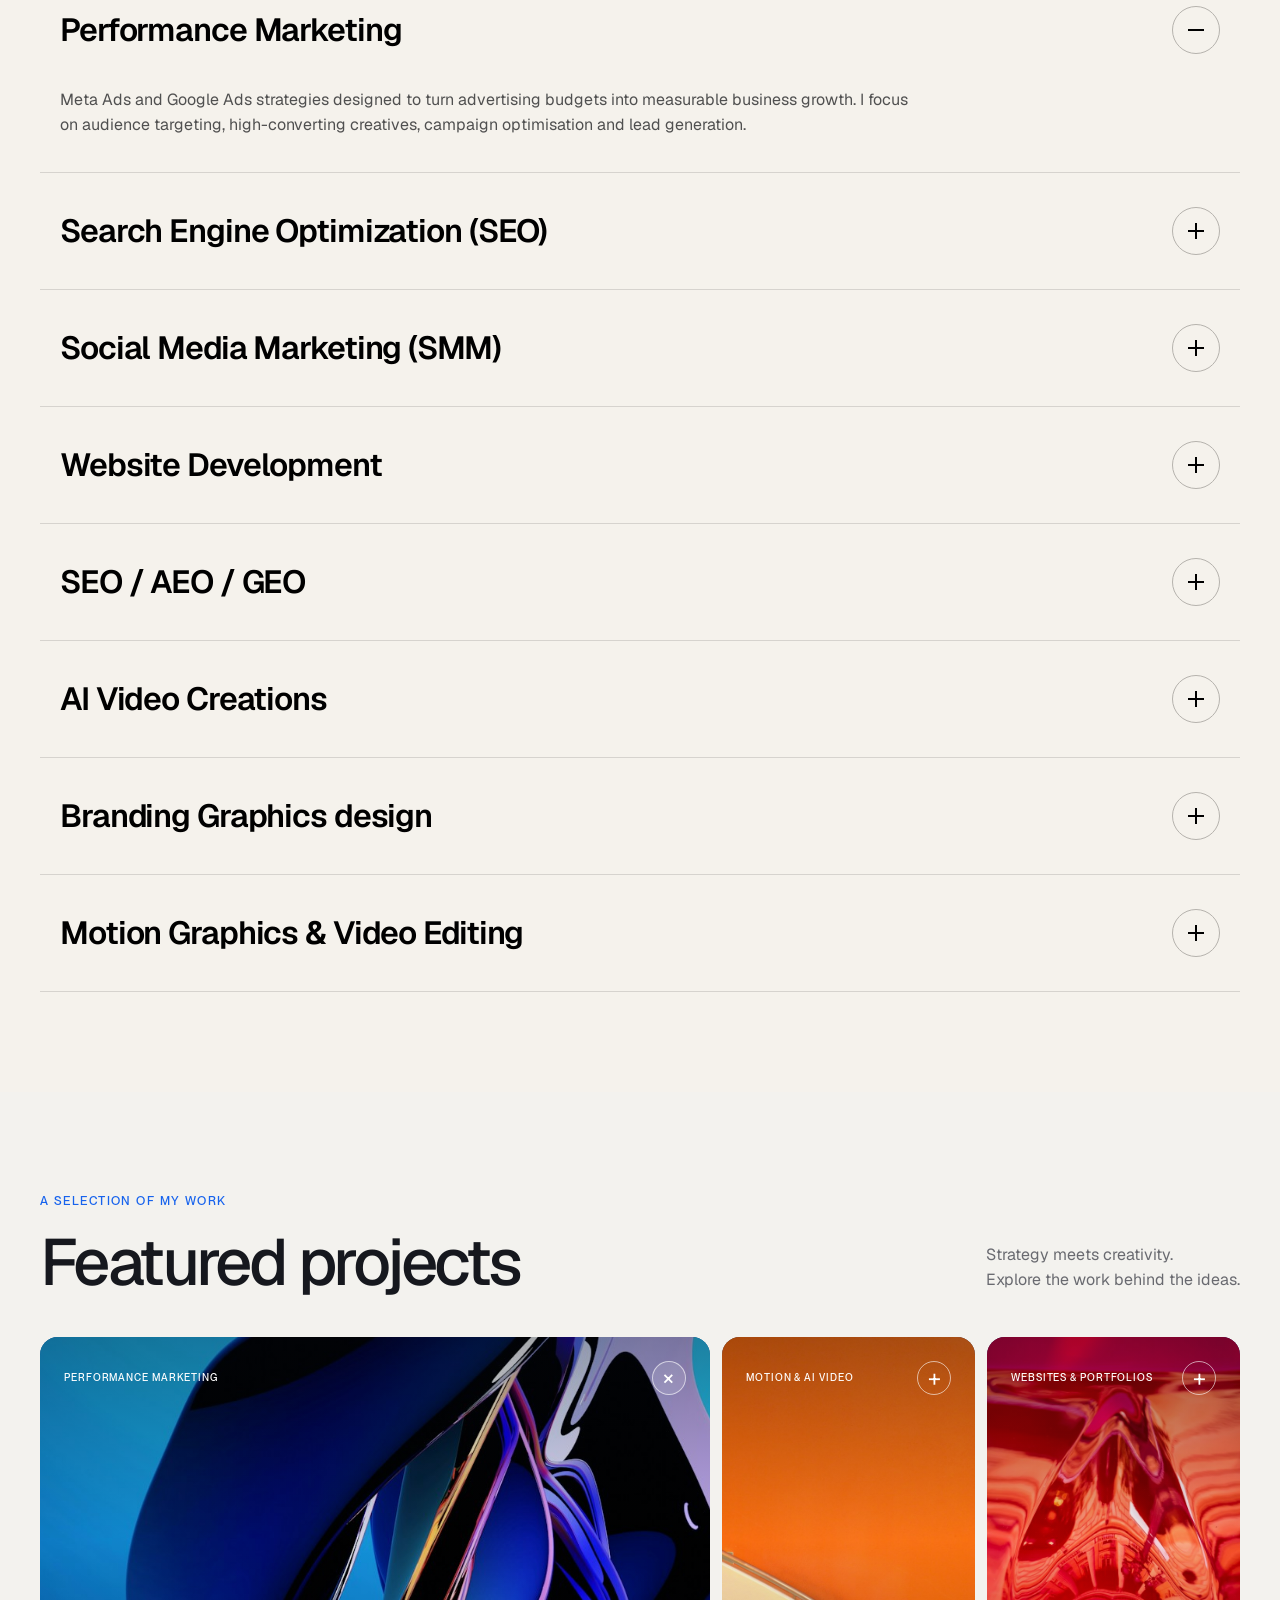
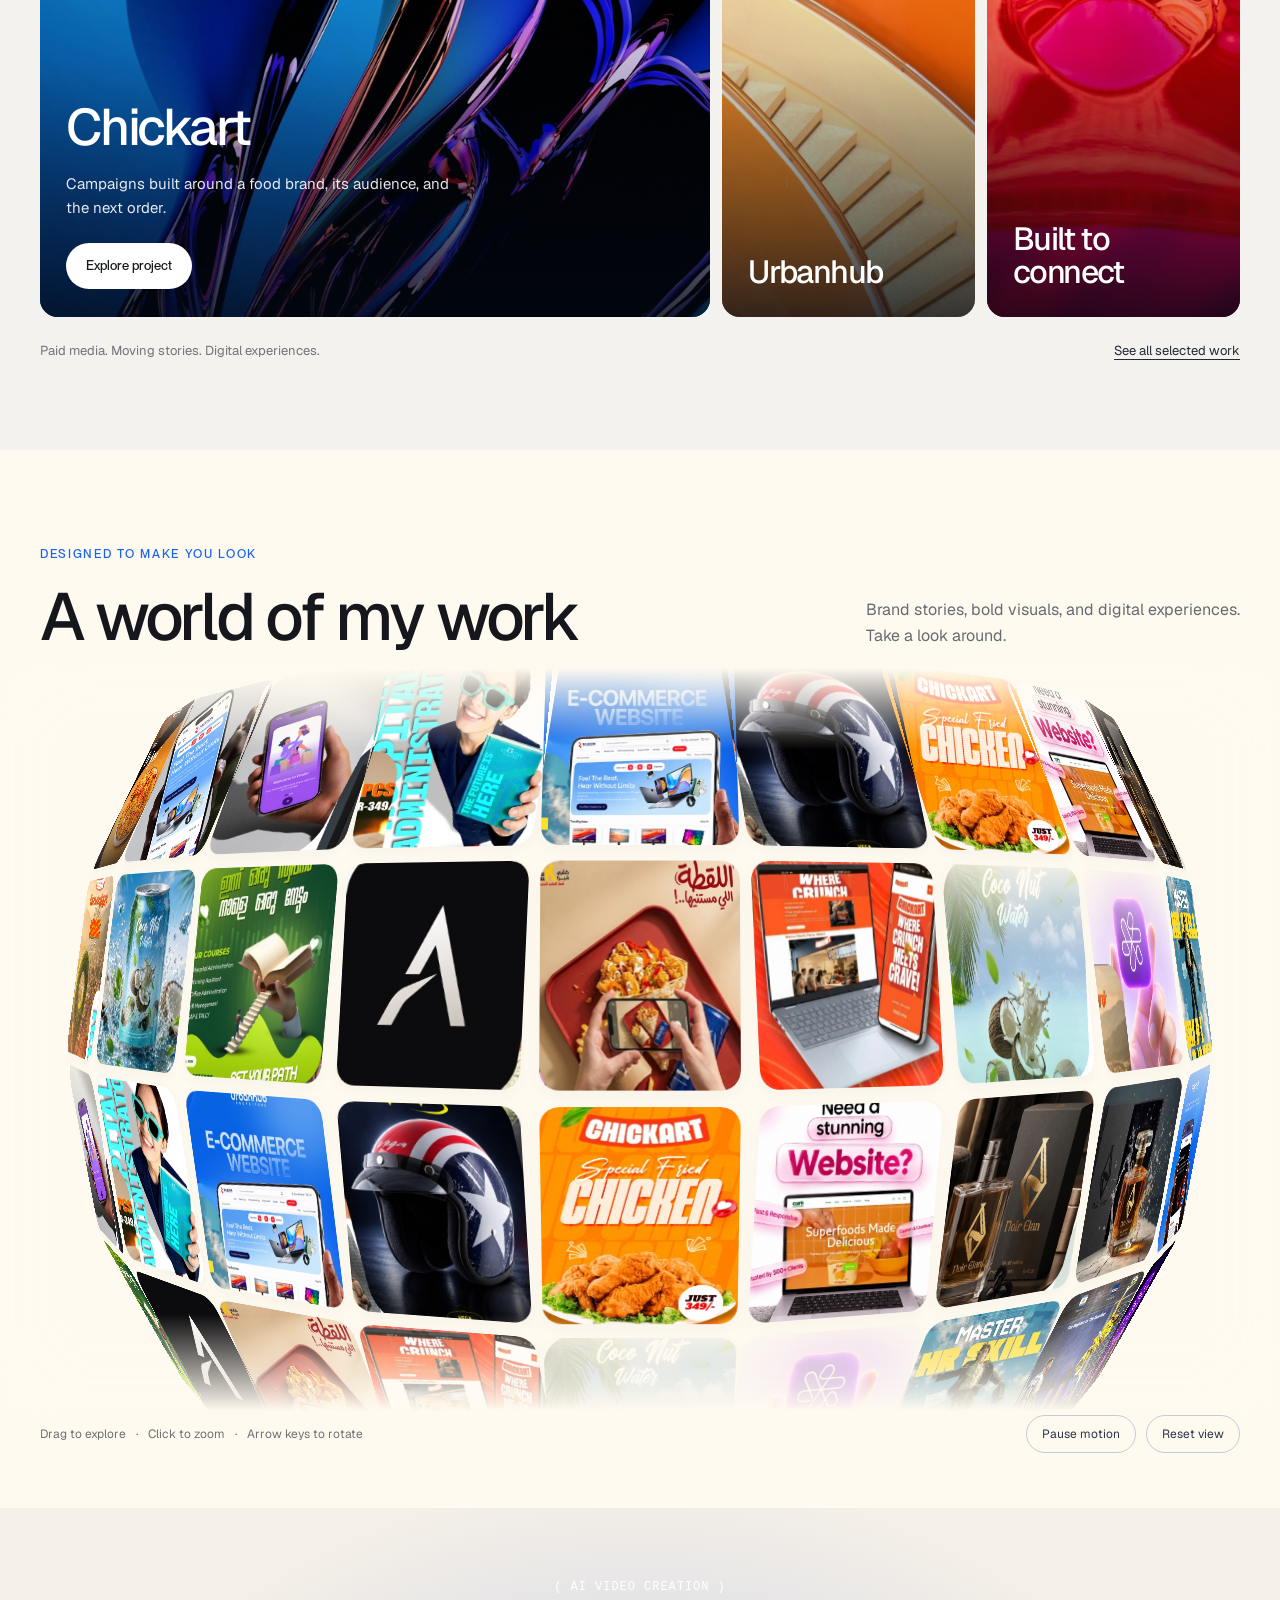
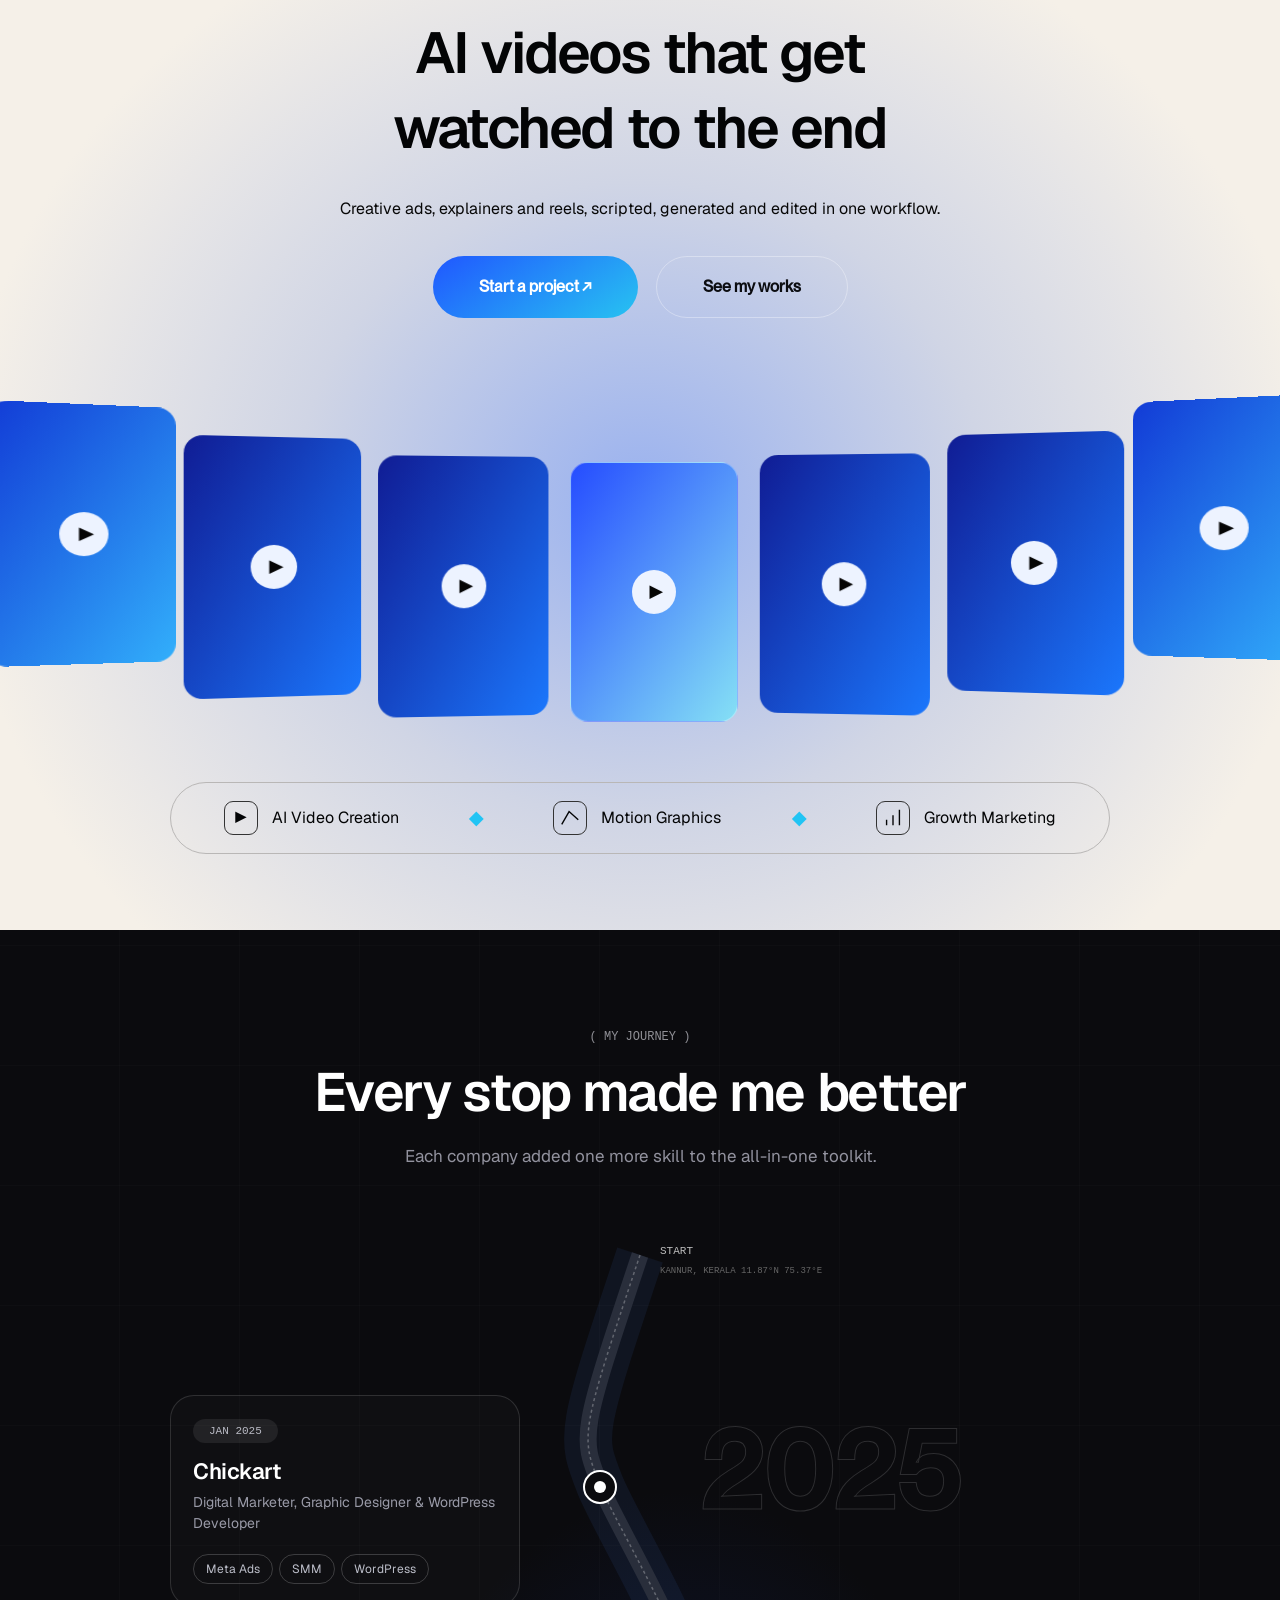
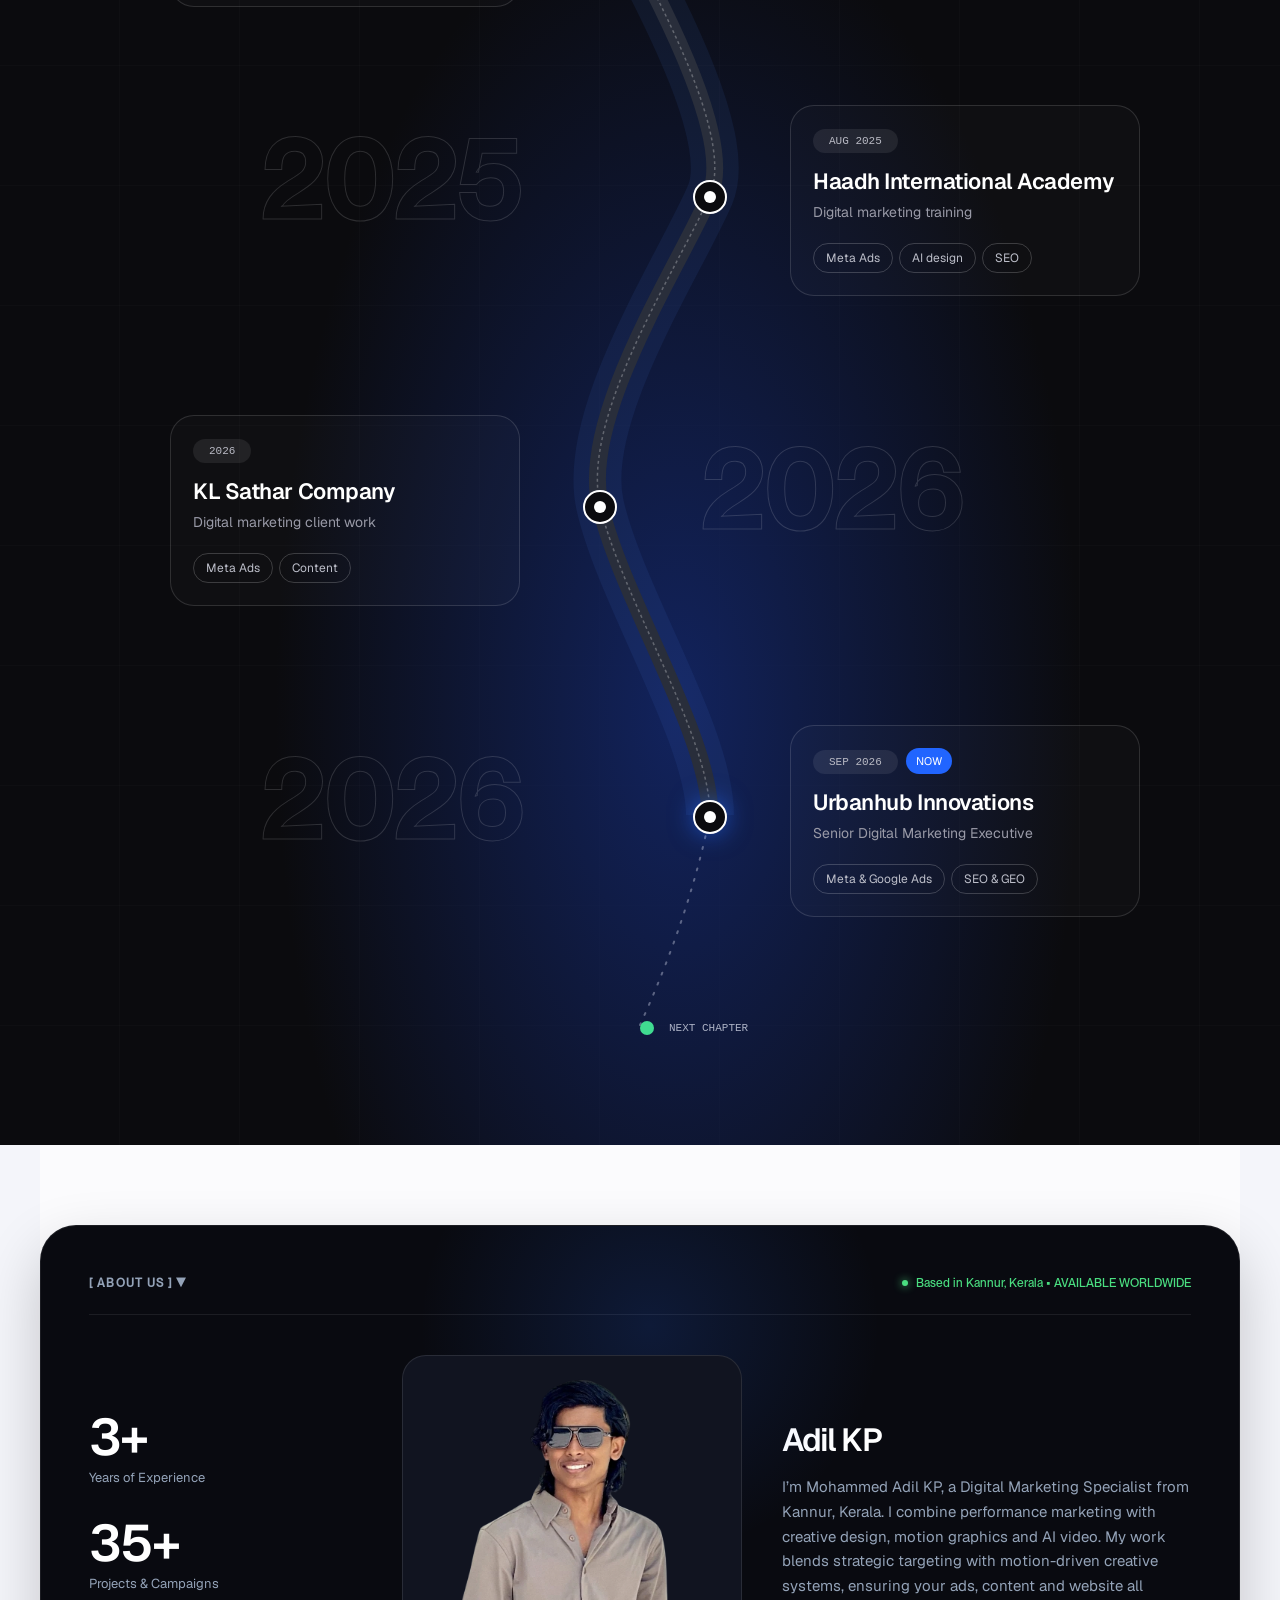
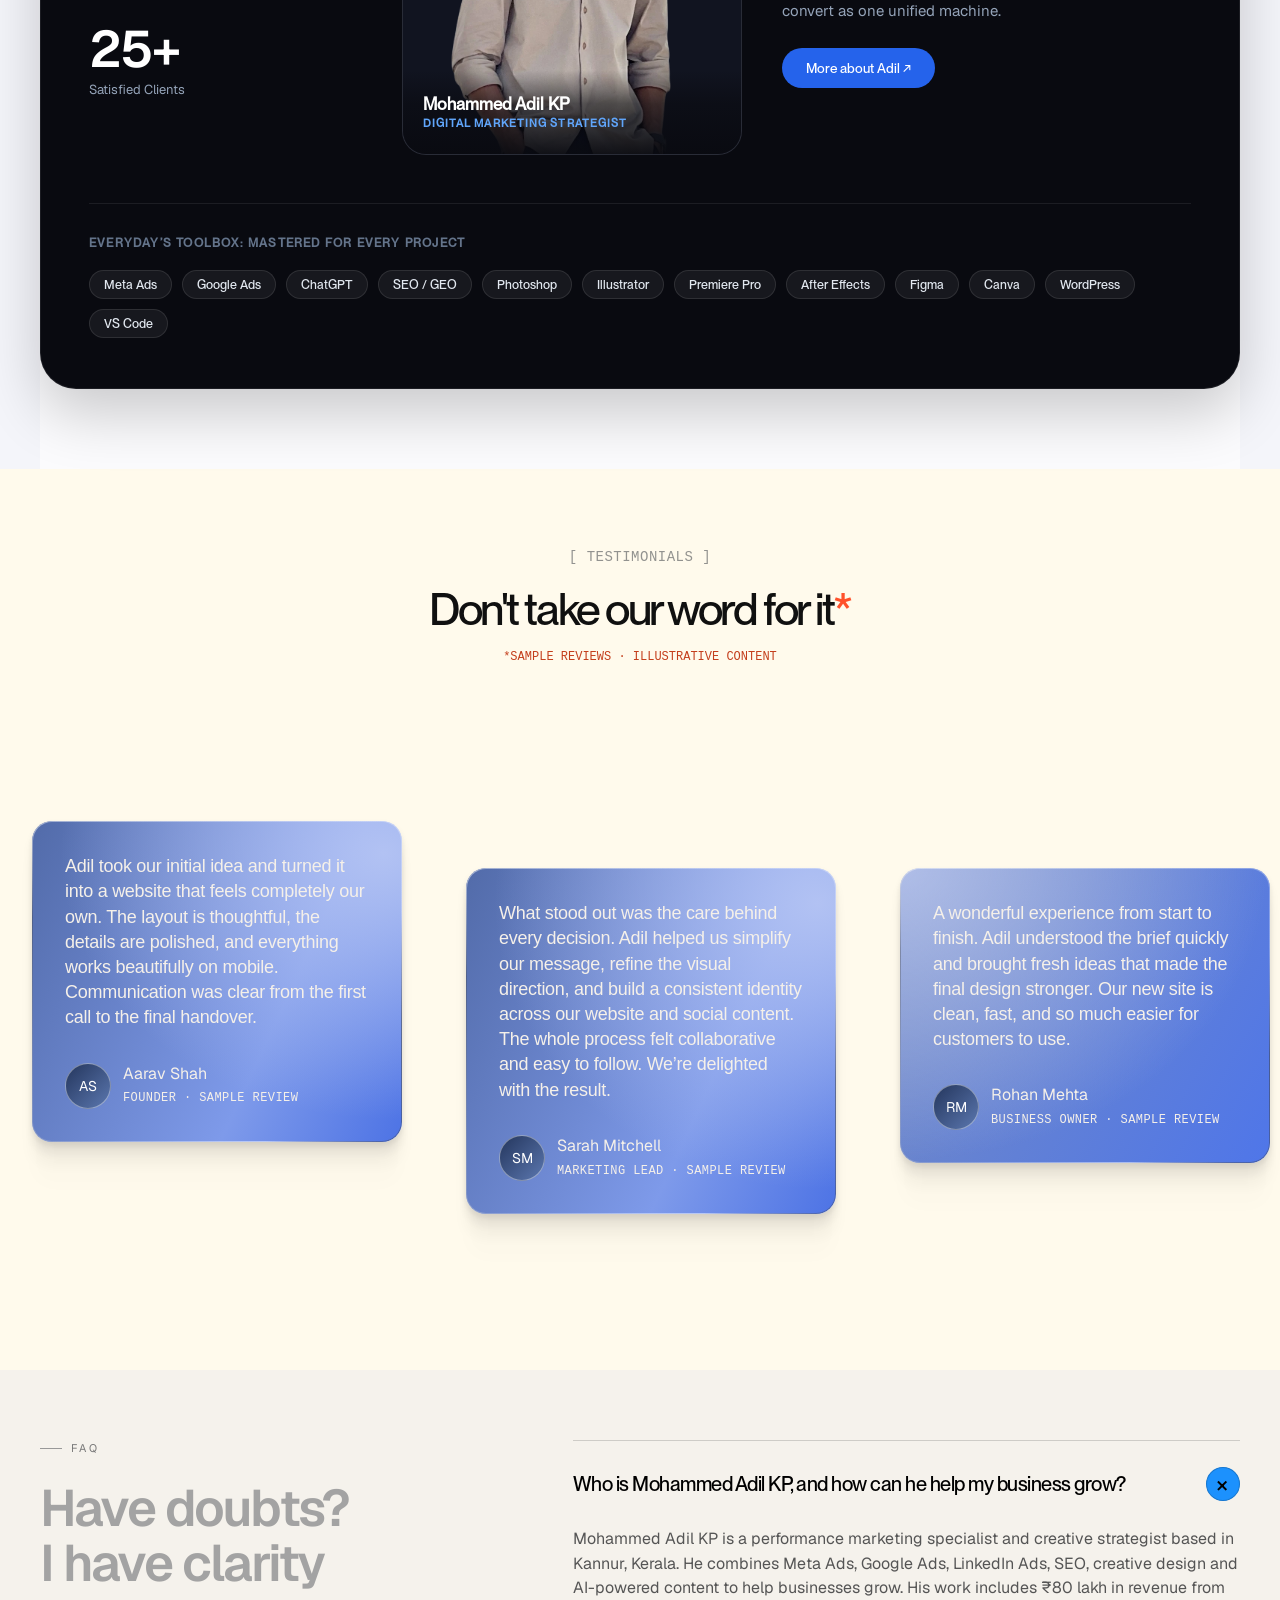
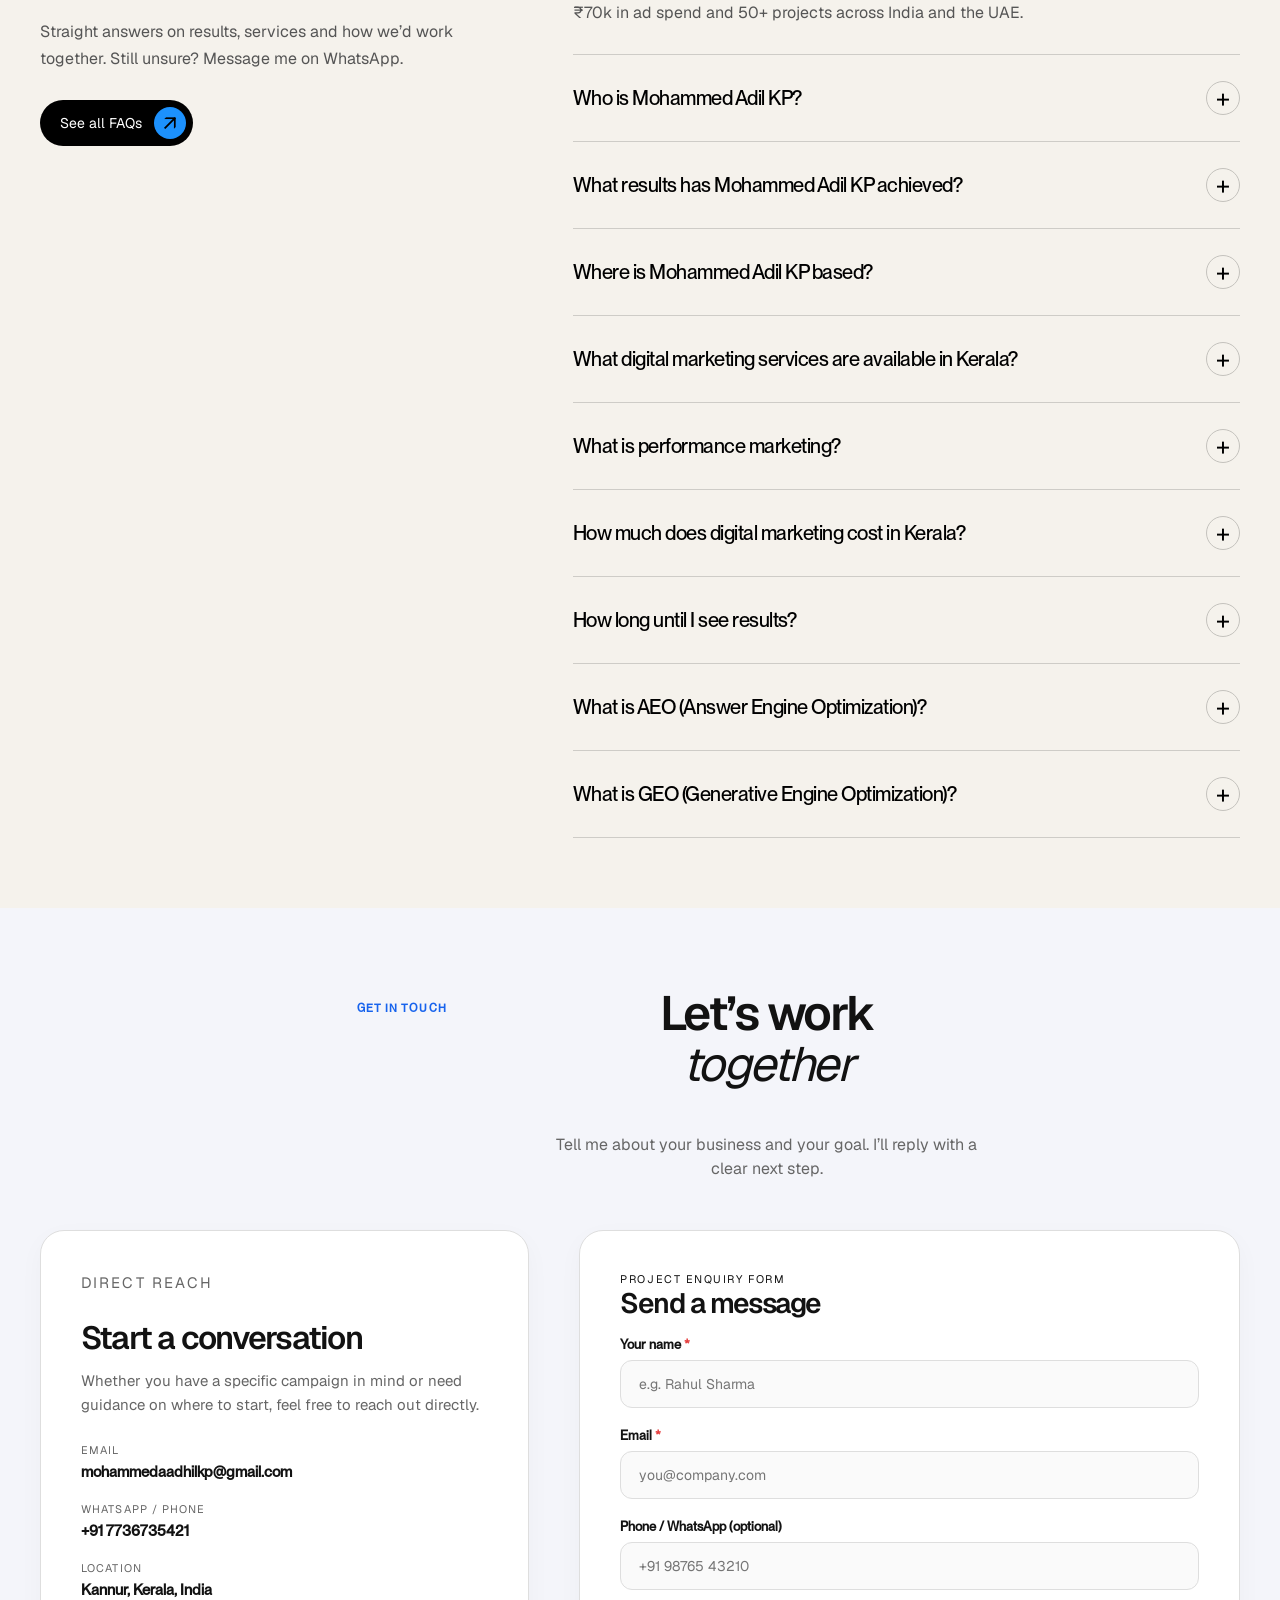
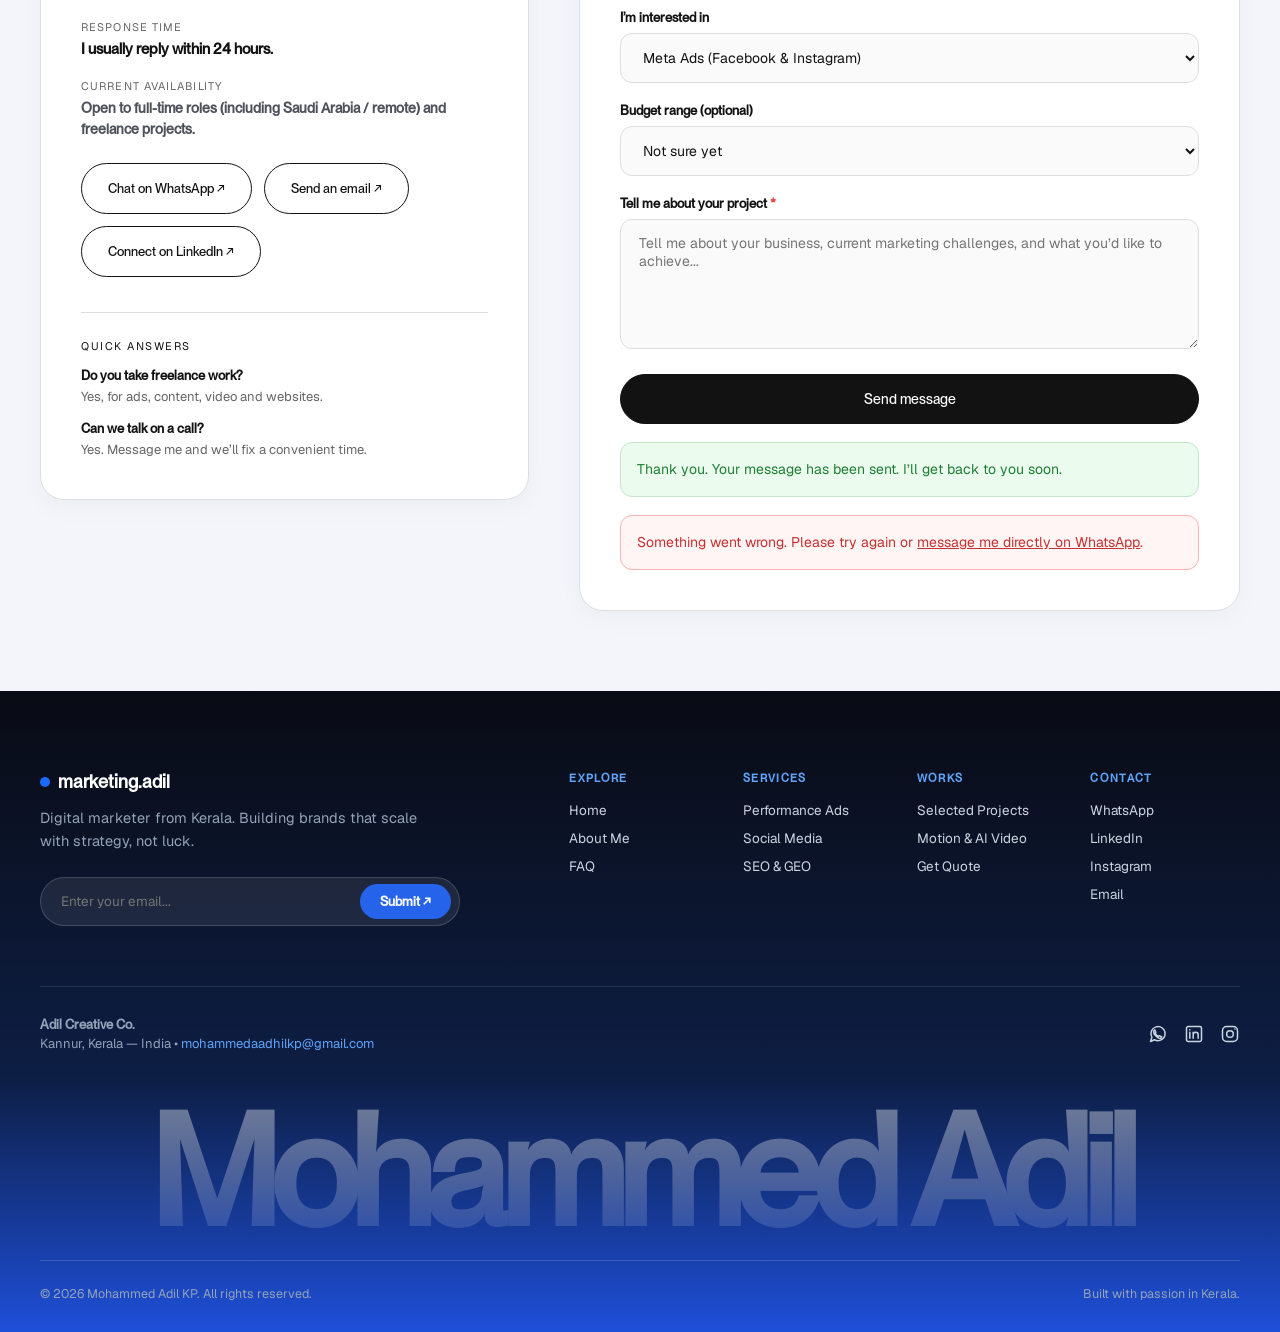
==== commit 84d763a7: "Update contact page, featured projects and interactive work gallery" ====
--- a/index.html
+++ b/index.html
@@ -25,7 +25,7 @@
   <link rel="preload" as="image" href="assets/hero-background.jpg" type="image/jpeg">
   <link rel="icon" href="assets/favicon.svg" type="image/svg+xml">
   <link rel="preload" href="assets/fonts/geist-variable.ttf" as="font" type="font/ttf" crossorigin>
-  <link rel="stylesheet" href="css/style.css?v=23">
+  <link rel="stylesheet" href="css/style.css?v=33">
   <script defer src="js/config.js"></script>
   <script defer src="js/main.js?v=13"></script>
   <script defer src="js/motion.js?v=8"></script>
@@ -184,7 +184,7 @@
       </nav>
 
       <div class="header-cta-wrap">
-        <a href="#contact" class="header-cta-btn">Let’s talk ↗</a>
+        <a href="/contact/" class="header-cta-btn">Let’s talk ↗</a>
         <button class="mobile-toggle" aria-label="Toggle navigation" aria-expanded="false" aria-controls="navigation">
           <span></span><span></span><span></span>
         </button>
@@ -203,7 +203,7 @@
       <p class="hero-sub split-blur">Strategy, ads, content and video, all from one marketer,<br>built to bring you leads and sales.</p>
 
       <div class="hero-cta-buttons">
-        <a href="#contact" class="hero-btn-white"><span>Let’s talk</span><svg class="button-icon" viewBox="0 0 24 24" fill="none" stroke="currentColor" stroke-width="2" stroke-linecap="round" stroke-linejoin="round" aria-hidden="true"><path d="M7 17 17 7M7 7h10v10"/></svg></a>
+        <a href="/contact/" class="hero-btn-white"><span>Let’s talk</span><svg class="button-icon" viewBox="0 0 24 24" fill="none" stroke="currentColor" stroke-width="2" stroke-linecap="round" stroke-linejoin="round" aria-hidden="true"><path d="M7 17 17 7M7 7h10v10"/></svg></a>
         <a href="#work" class="hero-btn-glass"><span>View work</span><svg class="button-icon" viewBox="0 0 24 24" fill="none" stroke="currentColor" stroke-width="2" stroke-linecap="round" stroke-linejoin="round" aria-hidden="true"><path d="M7 17 17 7M7 7h10v10"/></svg></a>
       </div>
 
@@ -221,7 +221,7 @@
               <div class="brand-logo-item"><img src="assets/brands/naturals.png" alt="Naturals" width="390" height="160" loading="lazy"></div>
               <div class="brand-logo-item"><img src="assets/brands/abdul-sathar.png" alt="Abdul Sathar" width="145" height="160" loading="lazy"></div>
               <div class="brand-logo-item"><img src="assets/brands/auxom.png" alt="AUXOM" width="280" height="160" loading="lazy"></div>
-              <div class="brand-logo-item"><img src="assets/brands/urban-hub.png" alt="Urban Hub" width="150" height="160" loading="lazy"></div>
+              <div class="brand-logo-item"><img src="assets/brands/urban-hub.png" alt="Urbanhub" width="150" height="160" loading="lazy"></div>
               <div class="brand-logo-item"><img src="assets/brands/chickart.png" alt="Chickart" width="145" height="160" loading="lazy"></div>
               <div class="brand-logo-item"><img src="assets/brands/smoocho.png" alt="Smoo Cho" width="145" height="160" loading="lazy"></div>
               <div class="brand-logo-item"><img src="assets/brands/haadh.png" alt="HAADH International" width="240" height="160" loading="lazy"></div>
@@ -242,7 +242,7 @@
           <div class="brand-marquee-track">
             <div class="brand-marquee-group">
               <div class="brand-logo-item"><img src="assets/brands/dentacademy.png" alt="Dentacademy" width="410" height="350" loading="lazy"></div>
-              <div class="brand-logo-item"><img src="assets/brands/urban-hub.png" alt="Urban Hub" width="150" height="160" loading="lazy"></div>
+              <div class="brand-logo-item"><img src="assets/brands/urban-hub.png" alt="Urbanhub" width="150" height="160" loading="lazy"></div>
               <div class="brand-logo-item"><img src="assets/brands/chickart.png" alt="Chickart" width="145" height="160" loading="lazy"></div>
               <div class="brand-logo-item"><img src="assets/brands/smoocho.png" alt="Smoo Cho" width="145" height="160" loading="lazy"></div>
               <div class="brand-logo-item"><img src="assets/brands/haadh.png" alt="HAADH International" width="240" height="160" loading="lazy"></div>
@@ -268,8 +268,8 @@
       <div class="proof-inner wrap">
       <div class="proof-header">
         <h2 class="proof-title" id="proof-title">
-          Proof, not promises.<br>
-          <span class="text-muted">Real campaigns. Real outcomes.</span>
+          Proof, not promises<br>
+          <span class="text-muted">Real campaigns Real outcomes</span>
         </h2>
       </div>
 
@@ -323,7 +323,7 @@
     <section class="growth-introduction" id="growth-introduction" aria-labelledby="growth-intro-title">
       <div class="wrap">
         <header class="growth-intro-heading">
-          <h2 class="split-blur" id="growth-intro-title">One marketer. Every aspect<br>of <span>digital growth.</span></h2>
+          <h2 class="split-blur" id="growth-intro-title">One marketer Every aspect<br>of <span>digital growth</span></h2>
           <p>Based in Kerala. Available worldwide.</p>
         </header>
         <div class="growth-intro-grid">
@@ -334,7 +334,7 @@
                       <a class="growth-profile-about" href="#about" aria-label="About Mohammed Adil KP"><svg width="16" height="16" viewBox="0 0 24 24" fill="none" stroke="currentColor" stroke-width="2" stroke-linecap="round" stroke-linejoin="round" aria-hidden="true"><path d="M7 17 17 7M7 7h10v10"/></svg></a>
           </article>
           <article class="growth-strategy-card">
-            <h3>Strategy<br>meets<br><span>creativity.</span></h3>
+            <h3>Strategy<br>meets<br><span>creativity</span></h3>
             <p>Performance marketing, creative design and AI-powered content — built to grow brands online.</p>
             <div class="growth-platforms"><span><img class="platform-logo" src="assets/meta-logo.svg" width="28" height="24" alt="">Meta Ads</span><span><svg width="24" height="24" viewBox="0 0 24 24" aria-hidden="true"><path d="m9 4-7 13a4 4 0 0 0 7 4l7-13Z" fill="#fbbc04"/><path d="m9 8 7 13a4 4 0 0 0 7-4L16 4a4 4 0 0 0-7 4Z" fill="#4285f4"/><circle cx="5.5" cy="19" r="4" fill="#34a853"/></svg>Google Ads</span><span><img class="platform-logo" src="assets/linkedin-logo.svg" width="24" height="24" alt="">LinkedIn Ads</span></div>
           </article>
@@ -350,7 +350,7 @@
       <div class="wrap">
         <div class="growth-services-header">
           <div><p class="growth-services-eyebrow">SERVICES</p>
-          <h2 id="services-title">Everything I Do,<br>Built Around Your Growth.</h2></div>
+          <h2 id="services-title">Everything I Do,<br>Built Around Your Growth</h2></div>
           <p class="growth-services-intro"><strong>One Marketer. Every Digital Solution.</strong> — strategy, ads, content and the systems that tie them together.</p>
         </div>
         <div class="growth-services-list">
@@ -390,123 +390,64 @@
       </div>
     </section>
 
-    <section class="projects-section" id="work" aria-labelledby="projects-preview-title">
+    <section class="featured-showcase" id="featured-projects" aria-labelledby="featured-showcase-title">
       <div class="wrap">
-        <div class="section-title">
-          <p class="eyebrow" style="color:var(--blue);font-weight:600;letter-spacing:0.1em;text-transform:uppercase;margin-bottom:8px;">FEATURED WORK</p>
-          <h2 id="projects-preview-title" class="split-blur">Selected projects<span class="blue">.</span></h2>
-          <p>Real work across paid advertising, high-impact motion, SEO visibility and web development.</p>
-        </div>
-        <div class="project-grid cinematic-grid">
-          <!-- Card 1 -->
-          <article class="project" id="project-1">
-            <a href="#contact" aria-label="Chickart Food Brand project">
-              <div class="project-art art-1" aria-hidden="true">
-                <span>Chickart<br>Brand.</span>
-                <div class="art-orbit"></div>
-                <span class="project-index" aria-hidden="true">↗</span>
-                <small>DIGITAL MARKETING / 01</small>
-              </div>
-            </a>
-            <p class="eyebrow">Digital Marketing · Chickart Food Brand</p>
-            <h3>Meta &amp; Google Ads for a food brand</h3>
-            <p>Increased customer reach, engagement and delivery orders through targeted offers, combos and promotional paid ads.</p>
-            <p class="role">Role: Digital Marketing &amp; Graphic Design</p>
+        <div class="featured-showcase-heading">
+          <div><p class="featured-eyebrow">A SELECTION OF MY WORK</p><h2 class="split-blur" id="featured-showcase-title">Featured projects</h2></div>
+          <p>Strategy meets creativity.<br>Explore the work behind the ideas.</p>
+        </div>
+        <div class="featured-panels" aria-label="Featured projects">
+          <article class="featured-panel" data-active="true">
+            <img class="featured-panel-image" src="assets/featured/blue-sculpture.jpg" alt="" loading="lazy" width="900" height="1200">
+            <button class="featured-panel-select" type="button" aria-label="Explore Chickart" aria-expanded="true" aria-controls="featured-detail-1"></button>
+            <div class="featured-panel-top"><span>PERFORMANCE MARKETING</span><span class="featured-panel-symbol" aria-hidden="true">+</span></div>
+            <div class="featured-panel-bottom"><h3>Chickart</h3><div class="featured-panel-detail" id="featured-detail-1"><p>Campaigns built around a food brand, its audience, and the next order.</p><a href="/#work" class="featured-panel-link">Explore project</a></div></div>
           </article>
-
-          <!-- Card 2 -->
-          <article class="project" id="project-2">
-            <a href="#contact" aria-label="Urban Hub Innovations motion project">
-              <div class="project-art art-2" aria-hidden="true">
-                <span>Urban Hub<br>Motion.</span>
-                <div class="art-orbit"></div>
-                <span class="project-index" aria-hidden="true">↗</span>
-                <small>MOTION &amp; VIDEO / 02</small>
-              </div>
-            </a>
-            <p class="eyebrow">Motion &amp; Video · Urban Hub Innovations</p>
-            <h3>Motion Graphics &amp; AI Video Content</h3>
-            <p>Created short, high-retention video content, dynamic motion graphics and AI-assisted reels for agency clients and brand campaigns.</p>
-            <p class="role">Role: Designer, Editor &amp; AI Video Creator</p>
+          <article class="featured-panel" data-active="false">
+            <img class="featured-panel-image" src="assets/featured/architecture.jpg" alt="" loading="lazy" width="900" height="1200">
+            <button class="featured-panel-select" type="button" aria-label="Explore Urbanhub" aria-expanded="false" aria-controls="featured-detail-2"></button>
+            <div class="featured-panel-top"><span>MOTION & AI VIDEO</span><span class="featured-panel-symbol" aria-hidden="true">+</span></div>
+            <div class="featured-panel-bottom"><h3>Urbanhub</h3><div class="featured-panel-detail" id="featured-detail-2"><p>Motion graphics, AI-assisted reels, and visual stories for agency clients.</p><a href="/#work" class="featured-panel-link">Explore project</a></div></div>
           </article>
-
-          <!-- Card 3 -->
-          <article class="project" id="project-3">
-            <a href="#contact" aria-label="Agency Campaigns & Client Ads">
-              <div class="project-art art-1" aria-hidden="true">
-                <span>Agency<br>Growth.</span>
-                <div class="art-orbit"></div>
-                <span class="project-index" aria-hidden="true">↗</span>
-                <small>DIGITAL MARKETING / 03</small>
-              </div>
-            </a>
-            <p class="eyebrow">Digital Marketing · Urban Hub Innovations</p>
-            <h3>Agency Campaigns &amp; Client Ads</h3>
-            <p>Planned and executed multi-channel lead generation and brand awareness campaigns across Meta Ads, Google Ads and LinkedIn.</p>
-            <p class="role">Role: Digital Marketing Executive</p>
+          <article class="featured-panel" data-active="false">
+            <img class="featured-panel-image" src="assets/featured/glass-study.jpg" alt="" loading="lazy" width="900" height="1200">
+            <button class="featured-panel-select" type="button" aria-label="Explore Built to connect" aria-expanded="false" aria-controls="featured-detail-3"></button>
+            <div class="featured-panel-top"><span>WEBSITES & PORTFOLIOS</span><span class="featured-panel-symbol" aria-hidden="true">+</span></div>
+            <div class="featured-panel-bottom"><h3>Built to connect</h3><div class="featured-panel-detail" id="featured-detail-3"><p>Responsive websites that bring design, content, and clear enquiry paths together.</p><a href="/#work" class="featured-panel-link">Explore project</a></div></div>
           </article>
-
-          <!-- Card 4 -->
-          <article class="project" id="project-4">
-            <a href="#contact" aria-label="KL Abdul Sathar Local SEO">
-              <div class="project-art art-3" aria-hidden="true">
-                <span>Local SEO<br>&amp; GBP.</span>
-                <div class="art-orbit"></div>
-                <span class="project-index" aria-hidden="true">↗</span>
-                <small>DIGITAL MARKETING / SEO / 04</small>
-              </div>
-            </a>
-            <p class="eyebrow">Local SEO &amp; GBP · KL Abdul Sathar Company</p>
-            <h3>Local SEO &amp; Google Business Profile</h3>
-            <p>Strengthened local search authority, Google Maps ranking and organic customer enquiries with targeted local keyword optimisation.</p>
-            <p class="role">Role: Digital Marketing Executive (on-site)</p>
-          </article>
-
-          <!-- Card 5 -->
-          <article class="project" id="project-5">
-            <a href="#contact" aria-label="Haadh International Academy">
-              <div class="project-art art-4" aria-hidden="true">
-                <span>Haadh<br>Academy.</span>
-                <div class="art-orbit"></div>
-                <span class="project-index" aria-hidden="true">↗</span>
-                <small>SOCIAL MEDIA / 05</small>
-              </div>
-            </a>
-            <p class="eyebrow">Social Media · Haadh International Academy</p>
-            <h3>Social media content for an academy</h3>
-            <p>Scaled admissions enquiries and student engagement through structured content planning, Meta Ads campaigns and creative graphic design.</p>
-            <p class="role">Role: Content Planning &amp; Creatives</p>
-          </article>
-
-          <!-- Card 6 -->
-          <article class="project" id="project-6">
-            <a href="#contact" aria-label="Personal & Client Websites">
-              <div class="project-art art-3" aria-hidden="true">
-                <span>Websites &amp;<br>Portfolio.</span>
-                <div class="art-orbit"></div>
-                <span class="project-index" aria-hidden="true">↗</span>
-                <small>WEB DEVELOPMENT / 06</small>
-              </div>
-            </a>
-            <p class="eyebrow">Web Development · Modern &amp; Fast</p>
-            <h3>Responsive Websites &amp; Conversion Portfolios</h3>
-            <p>Engineered blazing fast, mobile-friendly websites with clean typography, SEO-ready architecture and frictionless enquiry paths.</p>
-            <p class="role">Role: Design, Development &amp; Content</p>
-          </article>
-        </div>
-        <div style="text-align:center;margin-top:40px;">
-          <a class="button light" href="#contact">Start a project with me ↗</a>
-        </div>
-      </div>
+        </div>
+        <div class="featured-showcase-foot"><span>Paid media. Moving stories. Digital experiences.</span><a href="/#work">See all selected work</a></div>
+      </div>
+    </section>
+
+    <section class="work-dome-section" id="work" aria-labelledby="work-dome-title">
+      <div class="wrap work-dome-heading">
+        <div><p class="work-dome-eyebrow">DESIGNED TO MAKE YOU LOOK</p><h2 class="split-blur" id="work-dome-title">A world of my work</h2></div>
+        <p>Brand stories, bold visuals, and digital experiences.<br>Take a look around.</p>
+      </div>
+      <div class="work-dome" tabindex="0" role="group" aria-label="Interactive work gallery. Drag to explore, or use the arrow keys. Select an artwork to enlarge it." aria-describedby="work-dome-help">
+        <div class="work-dome-sphere"></div>
+        <div class="work-dome-shade" aria-hidden="true"></div>
+        <noscript><img class="work-dome-fallback" src="assets/work/design-collage.jpg" width="3840" height="2621" alt="A collection of my advertising creatives, branding, website designs, and social media artwork"></noscript>
+      </div>
+      <div class="wrap work-dome-footer">
+        <p id="work-dome-help">Drag to explore <span aria-hidden="true">·</span> Click to zoom <span aria-hidden="true">·</span> Arrow keys to rotate</p>
+        <div class="work-dome-controls"><button type="button" class="work-dome-motion" aria-pressed="false">Pause motion</button><button type="button" class="work-dome-reset">Reset view</button></div>
+      </div>
+      <dialog class="work-art-dialog" aria-labelledby="work-art-title">
+        <div class="work-art-dialog-top"><h3 id="work-art-title">Design preview</h3><button type="button" class="work-art-close" aria-label="Close artwork preview">Close <span aria-hidden="true">×</span></button></div>
+        <div class="work-art-preview"></div>
+        <div class="work-art-dialog-bottom"><p>From my creative collection</p><a href="/contact/">Let’s create something together</a></div>
+      </dialog>
     </section>
 
 <section class="video-showcase-section" id="videos" aria-labelledby="videos-title">
       <div class="video-showcase-header">
         <p class="video-showcase-eyebrow">( AI VIDEO CREATION )</p>
-        <h2 class="video-showcase-title" id="videos-title">AI videos that get<br>watched to the end.</h2>
+        <h2 class="video-showcase-title" id="videos-title">AI videos that get<br>watched to the end</h2>
         <p class="video-showcase-sub">Creative ads, explainers and reels, scripted, generated and edited in one workflow.</p>
         <div class="video-cta-group">
-          <a href="#contact" class="video-btn-primary">Start a project ↗</a>
+          <a href="/contact/" class="video-btn-primary">Start a project ↗</a>
           <a href="#work" class="video-btn-secondary">See my works</a>
         </div>
       </div>
@@ -539,7 +480,7 @@
       </div>
     </section>
 
-<section class="premium-journey" id="journey" aria-labelledby="experience-title"><div class="wrap"><header class="journey-heading"><p>( MY JOURNEY )</p><h2 class="split-blur" id="experience-title">Every stop made me better.</h2><p>Each company added one more skill to the all-in-one toolkit.</p></header><div class="journey-map"><svg class="journey-road" viewBox="0 0 1000 1400" preserveAspectRatio="none" aria-hidden="true"><defs><linearGradient id="journey-blue" x1="0" y1="0" x2="0" y2="1"><stop stop-color="#e2eaff"/><stop offset="1" stop-color="#2165ff"/></linearGradient><clipPath id="journey-fill-clip"><rect class="journey-fill-mask" width="1000" height="1400"/></clipPath></defs><path class="road-shadow" d="M500 20 C440 200 440 200 460 250 S600 490 570 560 S440 780 460 870 S570 1100 570 1180"/><path class="road-base" d="M500 20 C440 200 440 200 460 250 S600 490 570 560 S440 780 460 870 S570 1100 570 1180"/><path class="road-fill" clip-path="url(#journey-fill-clip)" d="M500 20 C440 200 440 200 460 250 S600 490 570 560 S440 780 460 870 S570 1100 570 1180"/><path class="road-dashes" d="M500 20 C440 200 440 200 460 250 S600 490 570 560 S440 780 460 870 S570 1100 570 1180"/><path class="road-future" d="M570 1180 Q550 1280 500 1390"/></svg><div class="journey-start">START<small>KANNUR, KERALA 11.87°N 75.37°E</small></div><article class="journey-stop stop-1"><span class="journey-year" aria-hidden="true">2025</span><span class="journey-node" aria-hidden="true"></span><div class="journey-card"><div class="journey-date">JAN 2025</div><h3>Chickart</h3><p>Digital Marketer, Graphic Designer &amp; WordPress Developer</p><div class="journey-skills"><span>Meta Ads</span><span>SMM</span><span>WordPress</span></div></div></article><article class="journey-stop stop-2"><span class="journey-year" aria-hidden="true">2025</span><span class="journey-node" aria-hidden="true"></span><div class="journey-card"><div class="journey-date">AUG 2025</div><h3>Haadh International Academy</h3><p>Digital marketing training</p><div class="journey-skills"><span>Meta Ads</span><span>AI design</span><span>SEO</span></div></div></article><article class="journey-stop stop-3"><span class="journey-year" aria-hidden="true">2026</span><span class="journey-node" aria-hidden="true"></span><div class="journey-card"><div class="journey-date">2026</div><h3>KL Sathar Company</h3><p>Digital marketing client work</p><div class="journey-skills"><span>Meta Ads</span><span>Content</span></div></div></article><article class="journey-stop stop-4"><span class="journey-year" aria-hidden="true">2026</span><span class="journey-node" aria-hidden="true"></span><div class="journey-card"><div class="journey-date">SEP 2026</div><span class="journey-now">NOW</span><h3>Urbanhub Innovations</h3><p>Senior Digital Marketing Executive</p><div class="journey-skills"><span>Meta &amp; Google Ads</span><span>SEO &amp; GEO</span></div></div></article><div class="journey-next"><span aria-hidden="true"></span>NEXT CHAPTER</div></div></div></section>
+<section class="premium-journey" id="journey" aria-labelledby="experience-title"><div class="wrap"><header class="journey-heading"><p>( MY JOURNEY )</p><h2 class="split-blur" id="experience-title">Every stop made me better</h2><p>Each company added one more skill to the all-in-one toolkit.</p></header><div class="journey-map"><svg class="journey-road" viewBox="0 0 1000 1400" preserveAspectRatio="none" aria-hidden="true"><defs><linearGradient id="journey-blue" x1="0" y1="0" x2="0" y2="1"><stop stop-color="#e2eaff"/><stop offset="1" stop-color="#2165ff"/></linearGradient><clipPath id="journey-fill-clip"><rect class="journey-fill-mask" width="1000" height="1400"/></clipPath></defs><path class="road-shadow" d="M500 20 C440 200 440 200 460 250 S600 490 570 560 S440 780 460 870 S570 1100 570 1180"/><path class="road-base" d="M500 20 C440 200 440 200 460 250 S600 490 570 560 S440 780 460 870 S570 1100 570 1180"/><path class="road-fill" clip-path="url(#journey-fill-clip)" d="M500 20 C440 200 440 200 460 250 S600 490 570 560 S440 780 460 870 S570 1100 570 1180"/><path class="road-dashes" d="M500 20 C440 200 440 200 460 250 S600 490 570 560 S440 780 460 870 S570 1100 570 1180"/><path class="road-future" d="M570 1180 Q550 1280 500 1390"/></svg><div class="journey-start">START<small>KANNUR, KERALA 11.87°N 75.37°E</small></div><article class="journey-stop stop-1"><span class="journey-year" aria-hidden="true">2025</span><span class="journey-node" aria-hidden="true"></span><div class="journey-card"><div class="journey-date">JAN 2025</div><h3>Chickart</h3><p>Digital Marketer, Graphic Designer &amp; WordPress Developer</p><div class="journey-skills"><span>Meta Ads</span><span>SMM</span><span>WordPress</span></div></div></article><article class="journey-stop stop-2"><span class="journey-year" aria-hidden="true">2025</span><span class="journey-node" aria-hidden="true"></span><div class="journey-card"><div class="journey-date">AUG 2025</div><h3>Haadh International Academy</h3><p>Digital marketing training</p><div class="journey-skills"><span>Meta Ads</span><span>AI design</span><span>SEO</span></div></div></article><article class="journey-stop stop-3"><span class="journey-year" aria-hidden="true">2026</span><span class="journey-node" aria-hidden="true"></span><div class="journey-card"><div class="journey-date">2026</div><h3>KL Sathar Company</h3><p>Digital marketing client work</p><div class="journey-skills"><span>Meta Ads</span><span>Content</span></div></div></article><article class="journey-stop stop-4"><span class="journey-year" aria-hidden="true">2026</span><span class="journey-node" aria-hidden="true"></span><div class="journey-card"><div class="journey-date">SEP 2026</div><span class="journey-now">NOW</span><h3>Urbanhub Innovations</h3><p>Senior Digital Marketing Executive</p><div class="journey-skills"><span>Meta &amp; Google Ads</span><span>SEO &amp; GEO</span></div></div></article><div class="journey-next"><span aria-hidden="true"></span>NEXT CHAPTER</div></div></div></section>
 
 <section class="about-bento-section wrap" id="about" aria-labelledby="about-bento-title">
       <div class="about-bento-card">
@@ -612,16 +553,23 @@
       <header class="reviews-glass-heading">
         <p>[ TESTIMONIALS ]</p>
         <h2 id="testimonials-title">Don't take our word for it<span>*</span></h2>
-        <small>*TAKE THEIRS</small>
+        <small>*SAMPLE REVIEWS · ILLUSTRATIVE CONTENT</small>
       </header>
       <div class="reviews-glass-window" tabindex="0" aria-label="Sliding reviews. Hover or focus to pause.">
         <div class="reviews-glass-track"><div class="reviews-glass-group">
-<article class="review-glass-card"><p class="review-glass-quote">Jay is a one-of-a-kind creative mind (in the best way possible!). He’s always coming up with mind-blowing ideas, and I’ve had the pleasure of working with him on various projects over the years. Jay consistently delivers exceptional results and never underperforms. I would highly recommend him for your next project—he’s essentially a Swiss</p></article>
-<article class="review-glass-card"><p class="review-glass-quote">The man’s a chameleon, minus the clichés. While many designers get stuck in a &quot;house style&quot; (which can be as polarizing as pineapple on pizza), Jay’s versatility is his superpower. Over the years working with Boombox, he’s proven time and time again that no creative challenge is too big, too niche, or too wild. From 2D animations to 3D renders and even web design, Jay’s range is nothing short of extraordinary.</p><footer class="review-glass-author"><span class="review-avatar" aria-hidden="true">TW</span><div><p>Tj Walker</p><small>HEAD OF PRODUCTION · BOOMBOX</small></div></footer></article>
-<article class="review-glass-card"><p class="review-glass-quote">Jay is truly in a league of his own. Not only is he incredibly talented and creative, but he’s also easy and fun to work with. The final result is hands down the best agency website I’ve ever seen. Couldn’t recommend him more.</p><footer class="review-glass-author"><span class="review-avatar" aria-hidden="true">MG</span><div><p>Max Gilberg</p><small>FOUNDING PARTNER &amp; CREATIVE DIRECTOR · MAJOR MEDIA AGENCY</small></div></footer></article>
-<article class="review-glass-card"><p class="review-glass-quote">Working with Jay was an absolute pleasure. He has a masterful understanding of design and what it takes to create stunning visuals. He was able to reimagine our brand imagery and build a brand new website in record time. I highly recommend him to any serious business owner who wants to create an unforgettable brand.</p><footer class="review-glass-author"><span class="review-avatar" aria-hidden="true">CL</span><div><p>Charles Lacasse</p><small>FOUNDER · WE SCALE IT</small></div></footer></article>
-<article class="review-glass-card"><p class="review-glass-quote">Working with Jay Nadeau was an absolute game-changer for my website (and the amount of compliments I got for it proves it)! His unique blend of expertise produced results that went far beyond my expectations. Hire Jay if you like working with a passionate and responsive designer that receives feedback with a smile and consistently elevates your ideas to the next level. I couldn’t recommend him more!</p><footer class="review-glass-author"><span class="review-avatar" aria-hidden="true">JB</span><div><p>Jeremie Bouchard</p><small>DIRECTOR · EDITOR</small></div></footer></article>
-<article class="review-glass-card"><p class="review-glass-quote">Working with Jay has been an absolute pleasure. He’s a true Framer expert—fast, precise, and collaborative. Beyond his technical skill, Jay brings a consistently positive, solution-oriented mindset and communicates with clarity and proactivity. He not only executed our website design in Framer flawlessly but also acted as a genuine thought partner throughout the process. Any creative team would be lucky to have him.</p><footer class="review-glass-author"><span class="review-avatar" aria-hidden="true">SL</span><div><p>Sofya Leonova</p><small>CO-FOUNDER · OPERATIONS DIRECTOR · PROOF DEPT.</small></div></footer></article>
+<article class="review-glass-card"><p class="review-glass-quote">Adil took our initial idea and turned it into a website that feels completely our own. The layout is thoughtful, the details are polished, and everything works beautifully on mobile. Communication was clear from the first call to the final handover.</p><footer class="review-glass-author"><span class="review-avatar" aria-hidden="true">AS</span><div><p>Aarav Shah</p><small>FOUNDER · SAMPLE REVIEW</small></div></footer></article>
+<article class="review-glass-card"><p class="review-glass-quote">What stood out was the care behind every decision. Adil helped us simplify our message, refine the visual direction, and build a consistent identity across our website and social content. The whole process felt collaborative and easy to follow. We’re delighted with the result.</p><footer class="review-glass-author"><span class="review-avatar" aria-hidden="true">SM</span><div><p>Sarah Mitchell</p><small>MARKETING LEAD · SAMPLE REVIEW</small></div></footer></article>
+<article class="review-glass-card"><p class="review-glass-quote">A wonderful experience from start to finish. Adil understood the brief quickly and brought fresh ideas that made the final design stronger. Our new site is clean, fast, and so much easier for customers to use.</p><footer class="review-glass-author"><span class="review-avatar" aria-hidden="true">RM</span><div><p>Rohan Mehta</p><small>BUSINESS OWNER · SAMPLE REVIEW</small></div></footer></article>
+<article class="review-glass-card"><p class="review-glass-quote">We needed a brand refresh and a website that could grow with us. Adil brought both together with a sharp eye for detail and a practical approach. He welcomed feedback, explained his choices clearly, and delivered a result we’re proud to share.</p><footer class="review-glass-author"><span class="review-avatar" aria-hidden="true">PN</span><div><p>Priya Nair</p><small>CO-FOUNDER · SAMPLE REVIEW</small></div></footer></article>
+<article class="review-glass-card"><p class="review-glass-quote">Adil gave our content a clear visual direction. From the first concepts to the final assets, everything felt considered and consistent. He took the time to understand our audience and turned our scattered ideas into designs that tell a much stronger story. I’d happily work with him again.</p><footer class="review-glass-author"><span class="review-avatar" aria-hidden="true">DB</span><div><p>Daniel Brooks</p><small>CREATIVE LEAD · SAMPLE REVIEW</small></div></footer></article>
+<article class="review-glass-card"><p class="review-glass-quote">The best part of working with Adil was how involved he stayed throughout the project. He kept us updated, responded thoughtfully to feedback, and made the handover simple. The final website feels polished without losing the personality of our brand.</p><footer class="review-glass-author"><span class="review-avatar" aria-hidden="true">AR</span><div><p>Ananya Rao</p><small>PROJECT LEAD · SAMPLE REVIEW</small></div></footer></article>
+<article class="review-glass-card"><p class="review-glass-quote">Our product needed a clearer, friendlier interface. Adil made the important actions easy to find and gave the whole experience a cohesive look. The attention to spacing, typography, and small interactions made a real difference.</p><footer class="review-glass-author"><span class="review-avatar" aria-hidden="true">AM</span><div><p>Alex Morgan</p><small>PRODUCT LEAD · SAMPLE REVIEW</small></div></footer></article>
+<article class="review-glass-card"><p class="review-glass-quote">Adil brought structure to an idea we had been struggling to explain. The final identity feels confident, distinctive, and right for our audience. We loved the thoughtful presentation and the care taken with every revision.</p><footer class="review-glass-author"><span class="review-avatar" aria-hidden="true">NK</span><div><p>Neha Kapoor</p><small>FOUNDER · SAMPLE REVIEW</small></div></footer></article>
+<article class="review-glass-card"><p class="review-glass-quote">From landing pages to campaign graphics, Adil kept our brand looking consistent across every touchpoint. He was organised, responsive, and full of useful ideas. Having one creative partner who understood the bigger picture made the entire project feel straightforward.</p><footer class="review-glass-author"><span class="review-avatar" aria-hidden="true">JC</span><div><p>James Carter</p><small>CAMPAIGN LEAD · SAMPLE REVIEW</small></div></footer></article>
+<article class="review-glass-card"><p class="review-glass-quote">Beautiful design, clear communication, and a smooth handover. Adil made the whole experience easy. We couldn’t be happier with our new website.</p><footer class="review-glass-author"><span class="review-avatar" aria-hidden="true">MT</span><div><p>Maya Thomas</p><small>STUDIO OWNER · SAMPLE REVIEW</small></div></footer></article>
+<article class="review-glass-card"><p class="review-glass-quote">We came with a rough brief and left with a website that tells our story clearly. Adil balanced creative ideas with the practical needs of our business, and made sure the mobile experience received just as much attention as desktop.</p><footer class="review-glass-author"><span class="review-avatar" aria-hidden="true">OA</span><div><p>Omar Ahmed</p><small>DIRECTOR · SAMPLE REVIEW</small></div></footer></article>
+<article class="review-glass-card"><p class="review-glass-quote">Adil has a great eye for turning complex information into a simple, engaging design. The result feels fresh and professional, and the process was collaborative throughout.</p><footer class="review-glass-author"><span class="review-avatar" aria-hidden="true">EW</span><div><p>Emma Wilson</p><small>CONTENT LEAD · SAMPLE REVIEW</small></div></footer></article>
+<article class="review-glass-card"><p class="review-glass-quote">Working with Adil felt like having an extension of our own team. He listened carefully, asked useful questions, and stayed thoughtful through every round of feedback. From the visual direction to the responsive layouts, the details were handled with care. We now have a site that reflects who we are and gives us a strong foundation for what comes next.</p><footer class="review-glass-author"><span class="review-avatar" aria-hidden="true">KP</span><div><p>Kabir Patel</p><small>CO-FOUNDER · SAMPLE REVIEW</small></div></footer></article>
         </div></div>
       </div>
     </section>
@@ -630,7 +578,7 @@
       <div class="faq-v2-layout wrap">
         <div class="faq-v2-left">
           <p class="faq-v2-eyebrow">FAQ</p>
-          <h2 class="faq-v2-title" id="faq-title">Have doubts?<br>I have clarity.</h2>
+          <h2 class="faq-v2-title" id="faq-title">Have doubts?<br>I have clarity</h2>
           <p class="faq-v2-sub">Straight answers on results, services and how we’d work together. Still unsure? Message me on WhatsApp.</p>
           <button class="faq-wa-btn faq-expand-all" type="button">See all FAQs<span class="faq-button-arrow" aria-hidden="true">↗</span></button>
         </div>
@@ -746,7 +694,7 @@
     <section class="wrap" id="contact" style="padding-top:80px;margin-bottom:80px;" aria-labelledby="contact-heading">
       <div class="section-heading" style="text-align:center;max-width:700px;margin:0 auto 48px;">
         <p class="eyebrow" style="color:var(--blue);font-weight:600;letter-spacing:0.1em;text-transform:uppercase;">GET IN TOUCH</p>
-        <h2 id="contact-heading" class="split-blur" style="font-size: clamp(32px, 5vw, 48px);">Let’s work<br><em>together.</em></h2>
+        <h2 id="contact-heading" class="split-blur" style="font-size: clamp(32px, 5vw, 48px);">Let’s work<br><em>together</em></h2>
         <p style="font-size:16px;color:var(--muted);margin-top:12px;">Tell me about your business and your goal. I’ll reply with a clear next step.</p>
       </div>
 
@@ -754,7 +702,7 @@
         <!-- Left: Direct Info Card -->
         <div class="contact-info-card">
           <p class="eyebrow">DIRECT REACH</p>
-          <h2>Start a conversation<span class="blue">.</span></h2>
+          <h2>Start a conversation</h2>
           <p>Whether you have a specific campaign in mind or need guidance on where to start, feel free to reach out directly.</p>
 
           <div class="contact-meta-list">
@@ -809,7 +757,7 @@
         <!-- Right: Contact Form Card -->
         <div class="contact-form-card">
           <p class="eyebrow">PROJECT ENQUIRY FORM</p>
-          <h2 style="font-size:28px;margin-bottom:18px;">Send a message<span class="blue">.</span></h2>
+          <h2 style="font-size:28px;margin-bottom:18px;">Send a message</h2>
 
           <form class="contact-form" action="https://formspree.io/f/mohammedaadhilkp@gmail.com" method="POST">
             <input type="text" name="_gotcha" style="display:none" tabindex="-1" autocomplete="off" aria-hidden="true">
@@ -911,7 +859,7 @@
             <div class="footer-col-links">
               <a href="#work">Selected Projects</a>
               <a href="#videos">Motion &amp; AI Video</a>
-              <a href="#contact">Get Quote</a>
+              <a href="/contact/">Get Quote</a>
             </div>
           </div>
           <div>
@@ -944,7 +892,6 @@
         </div>
       </div>
 
-      <!-- Giant Watermark Typography -->
       <div class="footer-giant-watermark" aria-hidden="true">Mohammed Adil</div>
 
       <div class="footer-bottom-row">
@@ -954,5 +901,7 @@
     </div>
   </footer>
   <script defer src="js/reviews.js?v=1"></script>
+  <script defer src="js/work-gallery.js?v=1"></script>
+  <script defer src="js/featured-projects.js?v=1"></script>
 </body>
 </html>
--- a/css/style.css
+++ b/css/style.css
@@ -2410,38 +2410,252 @@
 @media(max-width:700px){.premium-journey{padding:65px 0}.journey-map{height:1500px}.journey-road{left:-38%;width:100%;}.journey-card,.journey-stop:nth-of-type(even) .journey-card{left:24%;width:76%;padding:18px}.journey-node{left:12%}.journey-year,.journey-stop:nth-of-type(even) .journey-year{left:35%;font-size:80px;top:-50px}.journey-start{left:22%}.journey-next{left:12%}.journey-card h3{font-size:21px}.stop-4{top:1150px}}
 @media(prefers-reduced-motion:reduce){.journey-fill-mask{transform:scaleY(1)}.stop-4 .journey-node,.journey-next>span{animation:none}}
 
-/* Staggered blue glass client reviews. */
-.reviews-glass-section { background: #fff9eb; padding: 70px 0 100px; overflow: hidden; }
+/* Reference glass: 10% white surface, 25px blur, reflective edge and four shadows. */
+.reviews-glass-section { background: #fffaec; padding: 78px 0 90px; overflow: hidden; }
 .reviews-glass-heading { text-align: center; padding: 0 24px 55px; }
-.reviews-glass-heading > p { color: #92928f; font: 12px/1.5 monospace; letter-spacing: .035em; margin-bottom: 18px; }
+.reviews-glass-heading > p { color: #92928f; font: 14px/1.5 monospace; letter-spacing: .035em; margin-bottom: 18px; }
 .reviews-glass-heading h2 { font-family: 'PP Neue Montreal', Arial, sans-serif; font-size: clamp(32px, 3.5vw, 52px); font-weight: 500; letter-spacing: -.055em; color: #101010; }
 .reviews-glass-heading h2 span { color: #ff512b; }
-.reviews-glass-heading > small { display: block; margin-top: 14px; color: #ff512b; font: 12px/1.5 monospace; }
-.reviews-glass-window { overflow: hidden; padding: 35px 0 45px; }
+.reviews-glass-heading > small { display: block; margin-top: 14px; color: #c43e1c; font: 12px/1.5 monospace; }
+.reviews-glass-window { overflow-x: auto; overflow-y: hidden; padding: 30px 32px 62px; scrollbar-width: thin; scrollbar-color: #8c9ac8 transparent; }
+.reviews-glass-window:focus-visible { outline: 2px solid #345fdb; outline-offset: -4px; }
 .reviews-glass-track { display: flex; width: max-content; }
-.reviews-glass-group { display: flex; align-items: flex-start; gap: 20px; padding-right: 20px; }
-.review-glass-card { position: relative; isolation: isolate; flex: 0 0 310px; width: 310px; padding: 28px 28px 30px; margin-top: 60px; border: 1px solid rgba(255,255,255,.55); border-radius: 26px; background: linear-gradient(110deg,rgba(111,132,197,.8),rgba(119,148,246,.86)); color: #f5f7ff; box-shadow: inset 0 1px 2px rgba(255,255,255,.55), 0 14px 20px -10px rgba(70,103,205,.45); backdrop-filter: blur(22px); -webkit-backdrop-filter: blur(22px); }
-.review-glass-card:nth-child(2) { margin-top: 100px; }
-.review-glass-card:nth-child(3) { margin-top: 100px; }
-.review-glass-card:nth-child(4), .review-glass-card:nth-child(6) { margin-top: 0; }
-.review-glass-card:nth-child(5) { margin-top: 104px; }
-.review-glass-card:first-child { min-height: 310px; background: linear-gradient(90deg,#244ac4 0%,#345fdb 53%,#889eea 55%); padding-bottom: 90px; }
-.review-glass-card:nth-child(6) { background: linear-gradient(90deg,#8195df,#476df5); }
-.review-glass-quote { font-family: 'PP Neue Montreal',Arial,sans-serif; font-size: 15px; line-height: 1.35; letter-spacing: -.015em; }
-.review-glass-author { display: flex; align-items: center; gap: 12px; margin-top: 28px; }
-.review-avatar { display: grid; place-items: center; flex: 0 0 38px; height: 38px; border-radius: 50%; color: #eaf0ff; background: linear-gradient(135deg,#182748,#6689d3); font-size: 12px; }
-.review-glass-author p { font-size: 13px; line-height: 1.3; }
-.review-glass-author small { display: block; max-width: 200px; margin-top: 5px; color: #344c7d; font: 8px/1.5 monospace; letter-spacing: .06em; }
-.reviews-glass-track.is-sliding { animation: reviews-slide 65s linear infinite; }
+.reviews-glass-group { display: flex; align-items: flex-start; gap: 64px; padding-right: 64px; }
+.review-glass-card {
+  position: relative; isolation: isolate; display: flex; flex-direction: column;
+  flex: 0 0 370px; width: 370px; min-height: 290px; padding: 32px;
+  margin-top: 70px; border: 1px solid rgba(255,255,255,.3); border-radius: 20px;
+  background: rgba(255,255,255,.1); color: #f5f0e9;
+  box-shadow: 0 3px 6px rgba(0,0,0,.08), 0 11px 11px rgba(0,0,0,.07), 0 25px 15px rgba(0,0,0,.04), 0 44px 18px rgba(0,0,0,.01), inset 0 1px 1px rgba(255,255,255,.5);
+  backdrop-filter: blur(25px); -webkit-backdrop-filter: blur(25px);
+}
+/* A blue light source behind the pane makes the transparent glass visible on cream. */
+.review-glass-card::before {
+  content: ""; position: absolute; inset: -1px; z-index: -2; border-radius: inherit;
+  background: radial-gradient(ellipse at 95% 10%, #b2c2f3 0%, transparent 65%), linear-gradient(115deg, #526ba9, #7e9aea 65%, #4d73e5);
+}
+.review-glass-card::after {
+  content: ""; position: absolute; inset: -1px; z-index: -1; border-radius: inherit; pointer-events: none;
+  padding: 1px; background: conic-gradient(from 102deg, #40404080 3%, #40404059 9%, #ffffff80 17%, #ffffff4d 30%, #40404059 52%, #f9f9f980 58%, #ffffff4d 80%, #f9f9f94d 91%, #40404080);
+  -webkit-mask: linear-gradient(#fff 0 0) content-box, linear-gradient(#fff 0 0); -webkit-mask-composite: xor; mask-composite: exclude;
+}
+.review-glass-card:nth-child(6n + 2), .review-glass-card:nth-child(6n + 3) { margin-top: 117px; }
+.review-glass-card:nth-child(6n + 4), .review-glass-card:nth-child(6n + 6) { margin-top: 0; }
+.review-glass-card:nth-child(6n + 5) { margin-top: 121px; }
+.review-glass-card:nth-child(3n)::before { background: radial-gradient(ellipse at 0 0, #b0bee8, transparent 70%), linear-gradient(120deg, #758bc1, #4f76e9); }
+.review-glass-quote { font-family: 'PP Neue Montreal',Arial,sans-serif; font-size: 18px; line-height: 1.4; letter-spacing: -.015em; margin: 0; }
+.review-glass-author { display: flex; align-items: center; gap: 12px; margin-top: auto; padding-top: 32px; }
+.review-avatar { display: grid; place-items: center; flex: 0 0 46px; height: 46px; border: 1px solid #ffffff66; border-radius: 50%; color: #fff; background: linear-gradient(135deg,#24365d,#5b77af); font-size: 14px; }
+.review-glass-author p { font-size: 16px; line-height: 1.3; margin: 0; }
+.review-glass-author small { display: block; margin-top: 5px; color: #f5f0e9; font: 12px/1.5 monospace; letter-spacing: .035em; }
+.reviews-glass-track.is-sliding { animation: reviews-slide 150s linear infinite; }
 .reviews-glass-window:hover .reviews-glass-track, .reviews-glass-window:focus-within .reviews-glass-track { animation-play-state: paused; }
 @keyframes reviews-slide { to { transform: translateX(-50%); } }
 @media(max-width:600px) {
-  .reviews-glass-section { padding: 45px 0 55px; }
-  .review-glass-card { flex-basis: 280px; width: 280px; padding: 26px; }
-  .reviews-glass-group { gap: 18px; padding-right: 18px; }
+  .reviews-glass-section { padding: 45px 0 40px; }
+  .reviews-glass-window { padding: 20px 20px 48px; scroll-snap-type: x proximity; }
+  .review-glass-card { flex-basis: min(330px, calc(100vw - 48px)); width: min(330px, calc(100vw - 48px)); padding: 26px; scroll-snap-align: center; }
+  .review-glass-quote { font-size: 16px; }
+  .reviews-glass-group { gap: 24px; padding-right: 24px; }
+  .reviews-glass-track.is-sliding { animation: none; }
+  .reviews-glass-group[aria-hidden] { display: none; }
+  .review-glass-card:nth-child(n) { margin-top: 0; }
 }
 @media(prefers-reduced-motion:reduce) {
   .reviews-glass-track.is-sliding { animation: none; }
-  .reviews-glass-window { overflow-x: auto; }
   .reviews-glass-group[aria-hidden] { display: none; }
 }
+
+/* Dedicated contact page, sharing the homepage typography and blue palette. */
+.contact-page { background: #f5f2ec; }
+.contact-page section[id] { scroll-margin-top: 110px; }
+.contact-kicker { font-size: 12px; letter-spacing: .14em; font-weight: 500; line-height: 1.6; margin-bottom: 24px; }
+.contact-hero { position: relative; min-height: 710px; min-height: min(850px, 94svh); display: grid; align-items: center; padding: 170px 0 85px; color: #fff; text-align: center; background: linear-gradient(180deg,#02091b33,#02091b66),url('../assets/hero-background.jpg') center/cover; }
+.contact-hero h1 { display: block; font-size: clamp(46px,5.8vw,84px); font-weight: 500; line-height: 1.07; letter-spacing: -.05em; }
+.contact-hero-copy { font-size: 18px; line-height: 1.65; max-width: 650px; margin: 26px auto 32px; color: #e0e8fc; }
+.contact-actions { display: flex; flex-wrap: wrap; justify-content: center; gap: 14px; }
+.contact-page .button { font-size: 14px; min-height: 52px; gap: 10px; padding: 16px 24px; }
+.contact-page .contact-primary { background: #1763ed; border-color: #1763ed; color: #fff; }
+.contact-page .contact-primary:hover { background: #104abe; border-color: #104abe; }
+.contact-page .contact-hero-secondary { background: #ffffff0a; border-color: #ffffff66; color: #fff; }
+.contact-page .contact-hero-secondary:hover { background: #ffffff20; }
+.contact-hero-note { margin-top: 44px; font-size: 13px; color: #c0cde8; display: flex; justify-content: center; gap: 26px; flex-wrap: wrap; }
+.contact-connect { padding-block: 110px; display: grid; grid-template-columns: .9fr 1.2fr; gap: 80px; align-items: start; }
+.contact-intro h2,.consultation-grid h2,.contact-faq h2 { font-size: clamp(36px,4vw,56px); font-weight: 500; line-height: 1.12; }
+.contact-intro > p:not(.contact-kicker):not(.contact-small) { margin: 25px 0 35px; max-width: 390px; color: #64646b; font-size: 17px; }
+.contact-direct { display: flex; flex-direction: column; align-items: flex-start; gap: 9px; padding: 23px 0; border-top: 1px solid #d9d8d6; overflow-wrap: anywhere; }
+.contact-direct span { font-size: 11px; letter-spacing: .1em; color: #707079; }
+.contact-direct strong { font-weight: 500; font-size: clamp(17px,1.6vw,22px); letter-spacing: -.02em; transition: color .2s; }
+.contact-direct:hover strong { color: #1763ed; }
+.contact-direct small { color: #666; font-size: 14px; }
+.contact-socials { display: flex; gap: 24px; margin: 20px 0; font-size: 15px; }
+.contact-socials a { border-bottom: 1px solid #aeb5c3; padding-bottom: 5px; }
+.contact-small { font-size: 14px; color: #6b6b73; }
+.contact-panel { background: #fff; padding: 38px; border: 1px solid #e6e4df; border-radius: 24px; box-shadow: 0 16px 50px #192a4a06; }
+.contact-panel .contact-kicker { color: #1763ed; margin-bottom: 12px; }
+.contact-panel h3,.consultation-form h3 { font-weight: 500; font-size: 30px; letter-spacing: -.035em; margin-bottom: 28px; }
+.contact-field-grid { display: grid; grid-template-columns: 1fr 1fr; gap: 0 18px; }
+.contact-field { display: flex; flex-direction: column; gap: 9px; margin-bottom: 22px; min-width: 0; }
+.contact-field label { font-size: 14px; line-height: 1.5; }
+.contact-field label span { color: #1763ed; }
+.contact-field input,.contact-field select,.contact-field textarea { width: 100%; min-width: 0; padding: 14px; font: inherit; font-size: 16px; color: #17191f; background: #f8f8f7; border: 1px solid #dedee1; border-radius: 9px; outline-offset: 3px; }
+.contact-field input:focus-visible,.contact-field select:focus-visible,.contact-field textarea:focus-visible { outline: 2px solid #1763ed; border-color: #1763ed; }
+.contact-field input::placeholder,.contact-field textarea::placeholder { color: #777a84; }
+.contact-field textarea { resize: vertical; min-height: 140px; }
+.contact-field select { appearance: none; padding-right: 35px; background-image: url("data:image/svg+xml,%3Csvg xmlns='http://www.w3.org/2000/svg' width='16' height='16' viewBox='0 0 16 16'%3E%3Cpath d='m4 6 4 4 4-4' fill='none' stroke='%23596070' stroke-width='1.5'/%3E%3C/svg%3E"); background-repeat: no-repeat; background-position: right 13px center; }
+.contact-form-note { font-size: 13px; line-height: 1.65; color: #73737c; margin-bottom: 20px; }
+.contact-form-actions { display: flex; align-items: center; gap: 22px; flex-wrap: wrap; }
+.contact-email-button { padding: 10px 0; border: 0; border-bottom: 1px solid #a0a7b8; background: none; color: #1d2638; font-size: 14px; }
+.contact-feedback { font-size: 14px; line-height: 1.65; margin-top: 18px; }
+.contact-feedback:empty { display: none; }
+.contact-feedback a { text-decoration: underline; text-underline-offset: 3px; }
+.consultation-section { background: #07152f; color: #fff; padding-block: 90px; }
+.consultation-grid { display: grid; grid-template-columns: 1fr 1fr; gap: 90px; align-items: center; }
+.consultation-grid .contact-kicker { color: #88b7ff; }
+.consultation-grid h2 + p { max-width: 430px; margin-top: 26px; font-size: 17px; color: #b9c5db; }
+.consultation-tags { display: flex; gap: 10px; flex-wrap: wrap; margin-top: 30px; }
+.consultation-tags span { border: 1px solid #ffffff26; border-radius: 30px; padding: 9px 12px; font-size: 12px; color: #c0cee7; }
+.consultation-form { border: 1px solid #ffffff22; border-radius: 24px; padding: 34px; background: #ffffff06; }
+.consultation-form .contact-field input,.consultation-form .contact-field select { background-color: #132442; border-color: #ffffff2b; color: #fff; color-scheme: dark; }
+.consultation-form input::placeholder { color: #a2b1c9; }
+.consultation-form .contact-field label span { color: #9fc5ff; }
+.consultation-form .button { width: 100%; background: #1763ed; border-color: #1763ed; }
+.consultation-form .contact-form-note { color: #aebed8; margin: 18px 0 0; }
+.contact-faq { display: grid; grid-template-columns: .9fr 1.2fr; gap: 80px; padding-block: 110px; }
+.contact-faq h2 + p { margin-top: 25px; font-size: 16px; color: #64646b; }
+.contact-faq h2 + p a { text-decoration: underline; text-underline-offset: 3px; }
+.contact-faq-list details { border-bottom: 1px solid #d4d4d5; }
+.contact-faq-list details:first-child { border-top: 1px solid #d4d4d5; }
+.contact-faq-list summary { list-style: none; display: flex; align-items: center; justify-content: space-between; gap: 20px; padding: 24px 0; font-size: 18px; line-height: 1.4; cursor: pointer; }
+.contact-faq-list summary::-webkit-details-marker { display: none; }
+.contact-faq-list summary span { font-size: 25px; font-weight: 400; color: #1763ed; transition: transform .2s; }
+.contact-faq-list details[open] summary span { transform: rotate(45deg); }
+.contact-faq-list details p { padding: 0 35px 25px 0; font-size: 16px; color: #65656d; line-height: 1.7; }
+.contact-page .footer-brand-col > .button { margin-top: 24px; }
+@media(max-width:1000px) {
+  .contact-connect,.consultation-grid,.contact-faq { gap: 36px; }
+  .contact-panel,.consultation-form { padding: 26px; }
+  .contact-field-grid { grid-template-columns: 1fr; }
+}
+@media(max-width:700px) {
+  .contact-hero { min-height: 740px; min-height: 92svh; padding: 150px 0 70px; }
+  .contact-hero h1 { font-size: clamp(40px,9vw,60px); }
+  .contact-hero-copy { font-size: 16px; }
+  .contact-hero-copy br { display: none; }
+  .contact-hero .contact-kicker { font-size: 10px; letter-spacing: .1em; }
+  .contact-hero-note { gap: 10px; flex-direction: column; margin-top: 30px; font-size: 12px; }
+  .contact-actions { flex-direction: column; align-items: center; }
+  .contact-actions .button { width: 100%; max-width: 310px; }
+  .contact-connect,.consultation-grid,.contact-faq { grid-template-columns: 1fr; gap: 40px; }
+  .contact-connect,.contact-faq { padding-block: 65px; }
+  .consultation-section { padding-block: 65px; }
+  .contact-panel,.consultation-form { padding: 24px 20px; border-radius: 18px; }
+  .contact-form-actions { align-items: stretch; flex-direction: column; gap: 12px; }
+  .contact-email-button { align-self: center; }
+  .contact-faq-list summary { font-size: 17px; }
+}
+@media(prefers-reduced-motion:reduce) { .contact-page *, .contact-page *::before, .contact-page *::after { scroll-behavior: auto !important; transition: none !important; } }
+
+/* Work gallery: a draggable 3D dome made from the supplied design board. */
+.work-dome-section { position: relative; padding: 95px 0 55px; background: #fffaf0; color: #15171d; overflow: hidden; }
+.work-dome-heading { display: flex; align-items: flex-end; justify-content: space-between; gap: 32px; margin-bottom: 16px; }
+.work-dome-eyebrow { font-size: 12px; letter-spacing: .14em; font-weight: 500; color: #1763ed; margin-bottom: 18px; }
+.work-dome-heading h2 { font-size: clamp(40px,5.2vw,70px); font-weight: 500; line-height: 1.06; letter-spacing: -.05em; }
+.work-dome-heading > p { color: #686a71; font-size: 16px; line-height: 1.6; margin-bottom: 4px; }
+.work-dome { position: relative; height: clamp(590px,58vw,820px); width: 100%; overflow: hidden; perspective: 1400px; perspective-origin: 50% 50%; cursor: grab; touch-action: pan-y; user-select: none; -webkit-user-select: none; isolation: isolate; }
+.work-dome.is-dragging, .work-dome.is-dragging * { cursor: grabbing; }
+.work-dome:focus-visible { outline: 3px solid #1763ed; outline-offset: -8px; }
+.work-dome-sphere { position: absolute; left: 50%; top: 50%; width: 0; height: 0; transform-style: preserve-3d; will-change: transform; }
+.work-dome-tile { position: absolute; left: 0; top: 0; display: block; padding: 0; border: 0; border-radius: 20px; background: #e9e3d6; color: inherit; backface-visibility: hidden; -webkit-backface-visibility: hidden; cursor: pointer; -webkit-tap-highlight-color: transparent; overflow: hidden; box-shadow: 0 5px 18px #1b1b1b08; }
+.work-gallery-art { display: block; width: 100%; height: 100%; background-repeat: no-repeat; border-radius: inherit; transition: filter .25s ease; }
+.work-dome-tile:hover .work-gallery-art { filter: brightness(1.07); }
+.work-dome-tile:focus-visible { outline: 4px solid #1763ed; outline-offset: -5px; }
+.work-dome-shade { position: absolute; inset: 0; z-index: 2; pointer-events: none; background: linear-gradient(to bottom,#fffaf0 0%,transparent 11%,transparent 87%,#fffaf0 100%),linear-gradient(to right,#fffaf0 0%,#fffaf000 7%,#fffaf000 93%,#fffaf0 100%); }
+.work-dome-footer { display: flex; align-items: center; justify-content: space-between; gap: 20px; margin-top: 4px; }
+.work-dome-footer > p { font-size: 12px; color: #6f7076; line-height: 1.7; }
+.work-dome-footer > p span { margin-inline: 7px; }
+.work-dome-controls { display: flex; gap: 10px; flex-shrink: 0; }
+.work-dome-controls button { font-size: 12px; color: #28344a; background: transparent; border: 1px solid #c6cbd4; border-radius: 99px; padding: 10px 15px; transition: background .2s; }
+.work-dome-controls button:hover { background: #e9effa; }
+.work-dome-fallback { width: 100%; height: 100%; object-fit: contain; }
+.work-art-dialog { position: fixed; padding: 22px; width: min(92vw,540px); max-height: 92svh; border: 1px solid #e5e4e0; border-radius: 24px; background: #fffaf0; color: #15171d; box-shadow: 0 30px 110px #0004; overflow: auto; }
+.work-art-dialog::backdrop { background: #060d20b8; backdrop-filter: blur(9px); -webkit-backdrop-filter: blur(9px); }
+.work-art-dialog-top { display: flex; align-items: center; justify-content: space-between; gap: 20px; margin-bottom: 18px; }
+.work-art-dialog-top h3 { font-size: 20px; font-weight: 500; letter-spacing: -.02em; }
+.work-art-close { flex-shrink: 0; display: flex; align-items: center; gap: 12px; padding: 9px 12px; border: 1px solid #d7d7d4; border-radius: 40px; background: transparent; color: inherit; font-size: 13px; }
+.work-art-close span { font-size: 23px; line-height: 1; }
+.work-art-preview { position: relative; width: 100%; max-height: 65svh; border-radius: 15px; overflow: hidden; }
+.work-art-preview .work-gallery-art { position: absolute; inset: 0; }
+.work-art-dialog-bottom { display: flex; align-items: center; justify-content: space-between; gap: 14px; margin-top: 20px; font-size: 12px; line-height: 1.6; }
+.work-art-dialog-bottom p { color: #787981; }
+.work-art-dialog-bottom a { color: #1763ed; text-decoration: underline; text-underline-offset: 4px; }
+@media(max-width:700px) {
+  .work-dome-section { padding: 65px 0 40px; }
+  .work-dome-heading { display: block; }
+  .work-dome-heading h2 { font-size: clamp(38px,9vw,58px); }
+  .work-dome-heading > p { margin-top: 22px; font-size: 15px; }
+  .work-dome-eyebrow { font-size: 10px; }
+  .work-dome { height: 590px; perspective: 1000px; }
+  .work-dome-footer { flex-direction: column; align-items: flex-start; gap: 18px; }
+  .work-dome-footer > p { font-size: 11px; }
+  .work-dome-footer > p span { margin-inline: 3px; }
+  .work-dome-tile { border-radius: 15px; }
+  .work-art-dialog { padding: 16px; border-radius: 18px; }
+  .work-art-dialog-top h3 { font-size: 17px; }
+  .work-art-dialog-bottom { align-items: flex-start; flex-direction: column; gap: 8px; }
+}
+@media(prefers-reduced-motion:reduce) { .work-gallery-art,.work-dome-controls button { transition: none; } }
+
+/* Featured projects remain between Services and the work dome. */
+.featured-showcase { padding: 100px 0 90px; background: #f3f2ee; color: #16181e; }
+.featured-showcase-heading { display: flex; align-items: flex-end; justify-content: space-between; gap: 32px; margin-bottom: 40px; }
+.featured-eyebrow { font-size: 12px; font-weight: 500; letter-spacing: .12em; color: #1763ed; margin-bottom: 18px; }
+.featured-showcase-heading h2 { font-weight: 500; font-size: clamp(40px,5.1vw,68px); line-height: 1.05; }
+.featured-showcase-heading > p { color: #696a70; font-size: 16px; line-height: 1.6; padding-bottom: 4px; }
+.featured-panels { display: flex; gap: 12px; min-height: 580px; }
+.featured-panel { position: relative; flex: 1 1 0; min-width: 0; overflow: hidden; isolation: isolate; border-radius: 18px; color: #fff; background: #163971; transition: flex-grow .7s cubic-bezier(.18,.72,.22,1); }
+.featured-panels.is-interactive .featured-panel[data-active="true"] { flex-grow: 2.65; }
+.featured-panel::after { content: ''; position: absolute; inset: 0; z-index: 1; background: linear-gradient(180deg,#02071155 0%,#02071105 35%,#02071122 55%,#020711cc 100%); pointer-events: none; }
+.featured-panel-image { position: absolute; width: 100%; height: 100%; inset: 0; object-fit: cover; transition: transform 1.1s cubic-bezier(.18,.72,.22,1); }
+.featured-panel[data-active="true"] .featured-panel-image { transform: scale(1.045); }
+.featured-panel-select { position: absolute; inset: 0; width: 100%; height: 100%; padding: 0; border: 0; background: transparent; z-index: 2; border-radius: inherit; }
+.featured-panel-select:focus-visible { outline: 3px solid #9fc7ff; outline-offset: -6px; }
+.featured-panel-top { position: absolute; z-index: 3; top: 24px; left: 24px; right: 24px; display: flex; align-items: center; justify-content: space-between; gap: 10px; pointer-events: none; }
+.featured-panel-top > span:first-child { font-size: 10px; font-weight: 500; letter-spacing: .09em; line-height: 1.5; }
+.featured-panel-symbol { display: grid; place-items: center; width: 34px; height: 34px; flex-shrink: 0; border: 1px solid #ffffff99; border-radius: 50%; font-size: 23px; font-weight: 400; transition: transform .4s,background .4s; }
+.featured-panel[data-active="true"] .featured-panel-symbol { transform: rotate(45deg); background: #ffffff20; }
+.featured-panel-bottom { position: absolute; z-index: 3; left: 26px; right: 26px; bottom: 28px; pointer-events: none; }
+.featured-panel h3 { font-weight: 500; font-size: clamp(27px,2.5vw,36px); letter-spacing: -.05em; line-height: 1.05; transition: font-size .6s cubic-bezier(.18,.72,.22,1); }
+.featured-panel[data-active="true"] h3 { font-size: clamp(36px,4vw,54px); }
+.featured-panel-detail { max-height: 230px; opacity: 1; transition: max-height .55s cubic-bezier(.2,.75,.2,1),opacity .3s,transform .5s; overflow: hidden; }
+.featured-panels.is-interactive .featured-panel[data-active="false"] .featured-panel-detail { max-height: 0; opacity: 0; transform: translateY(12px); }
+.featured-panel-detail p { font-size: 15px; line-height: 1.55; color: #ffffffe6; max-width: 390px; margin-top: 18px; }
+.featured-panel-link { display: inline-flex; align-items: center; justify-content: center; padding: 14px 20px; min-height: 46px; margin-top: 24px; border-radius: 99px; background: #fff; color: #16181e; font-size: 13px; font-weight: 500; pointer-events: auto; transition: background .2s,color .2s; }
+.featured-panel-link:hover { background: #1763ed; color: #fff; }
+.featured-showcase-foot { display: flex; justify-content: space-between; gap: 20px; margin-top: 24px; font-size: 13px; color: #73747a; line-height: 1.5; }
+.featured-showcase-foot a { color: #242a35; text-decoration: underline; text-underline-offset: 4px; }
+@media(max-width:900px) and (min-width:701px) {
+  .featured-panel-top { left: 18px; right: 18px; }
+  .featured-panel-bottom { left: 20px; right: 20px; }
+  .featured-panel-top > span:first-child { max-width: 110px; font-size: 9px; }
+}
+@media(max-width:700px) {
+  .featured-showcase { padding-block: 65px; }
+  .featured-showcase-heading { display: block; margin-bottom: 28px; }
+  .featured-showcase-heading > p { margin-top: 20px; font-size: 15px; }
+  .featured-panels { flex-direction: column; min-height: 0; gap: 10px; }
+  .featured-panel { flex: none; height: 430px; transition: height .65s cubic-bezier(.18,.72,.22,1); }
+  .featured-panels.is-interactive .featured-panel[data-active="false"] { height: 105px; }
+  .featured-panel-top { top: 15px; left: 20px; right: 20px; }
+  .featured-panel-top > span:first-child { font-size: 9px; }
+  .featured-panel-symbol { width: 29px; height: 29px; font-size: 21px; }
+  .featured-panel-bottom { left: 20px; right: 20px; bottom: 19px; }
+  .featured-panel h3 { font-size: 27px; }
+  .featured-panel[data-active="true"] h3 { font-size: 40px; }
+  .featured-panel-detail p { font-size: 14px; margin-top: 14px; }
+  .featured-showcase-foot { flex-direction: column; gap: 10px; font-size: 12px; }
+}
+@media(prefers-reduced-motion:reduce) {
+  .featured-panel,.featured-panel-image,.featured-panel h3,.featured-panel-detail,.featured-panel-symbol { transition: none; }
+  .featured-panel[data-active="true"] .featured-panel-image { transform: none; }
+}
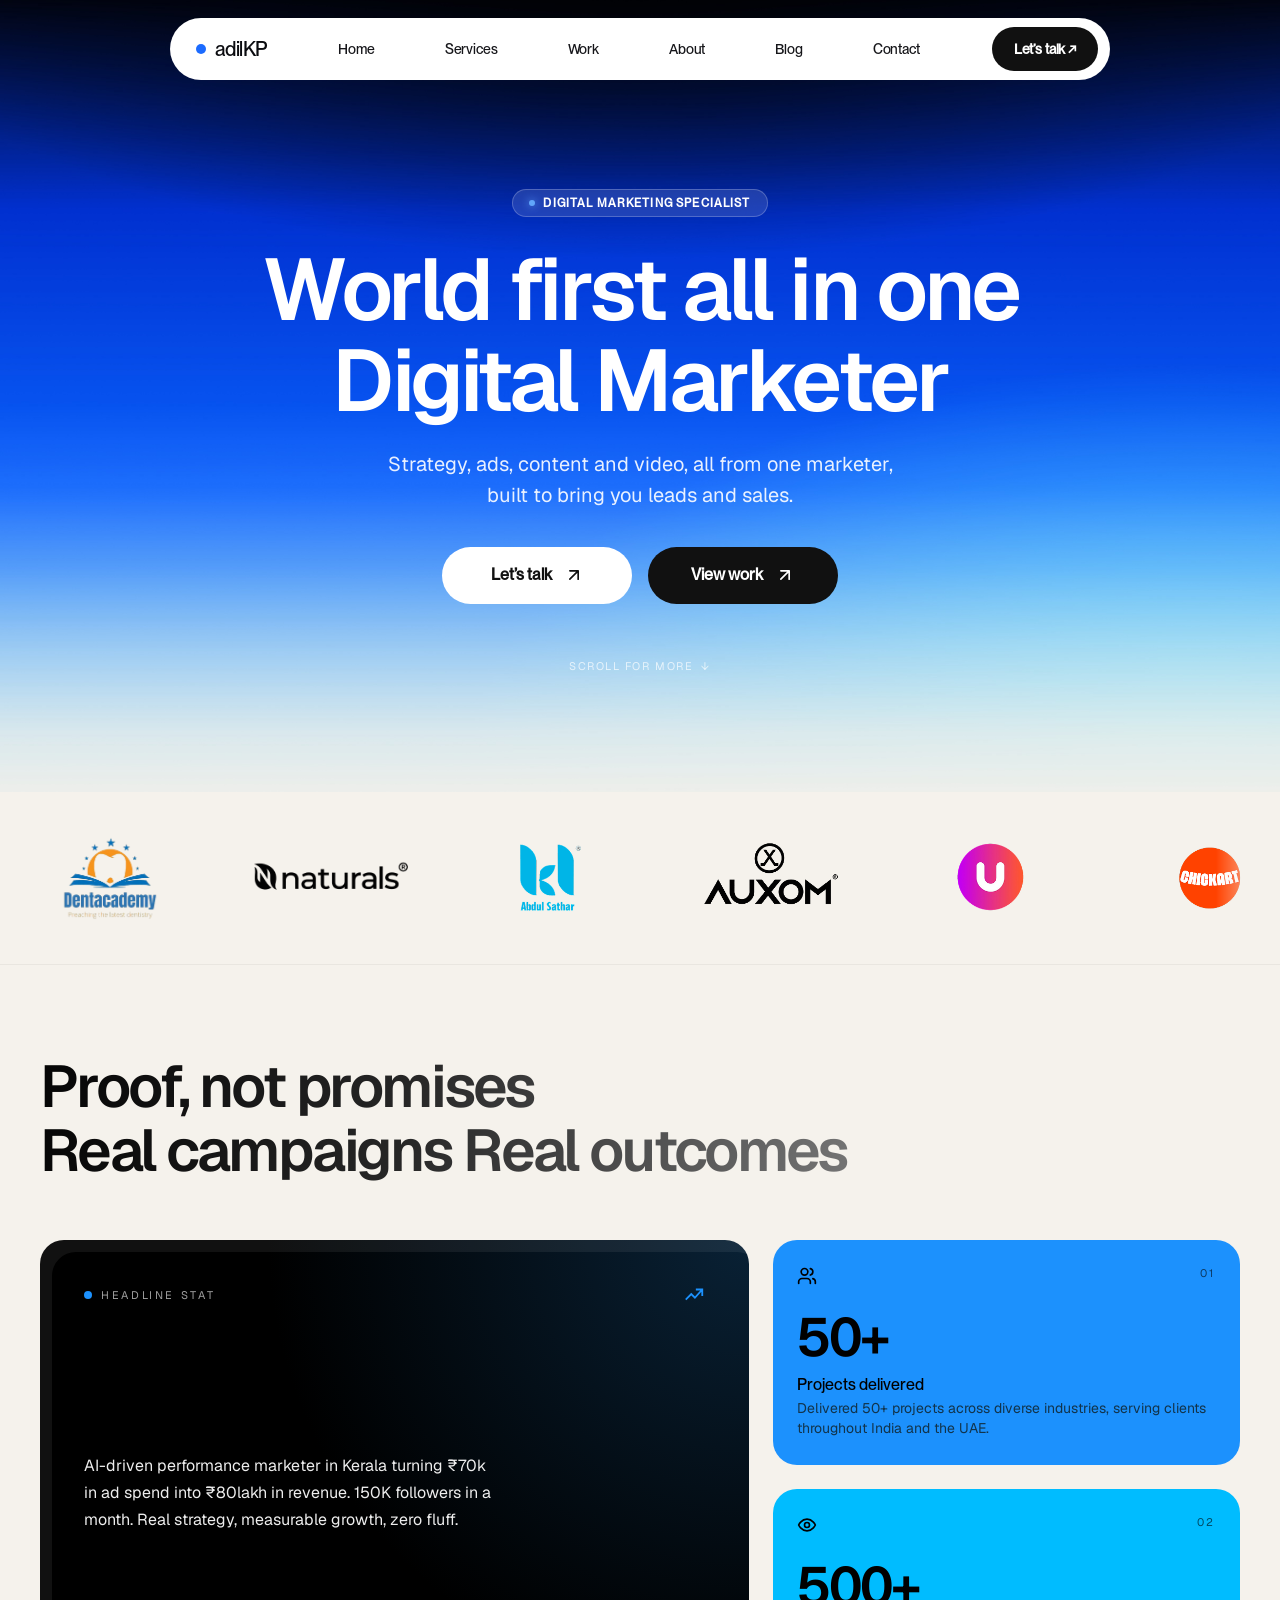
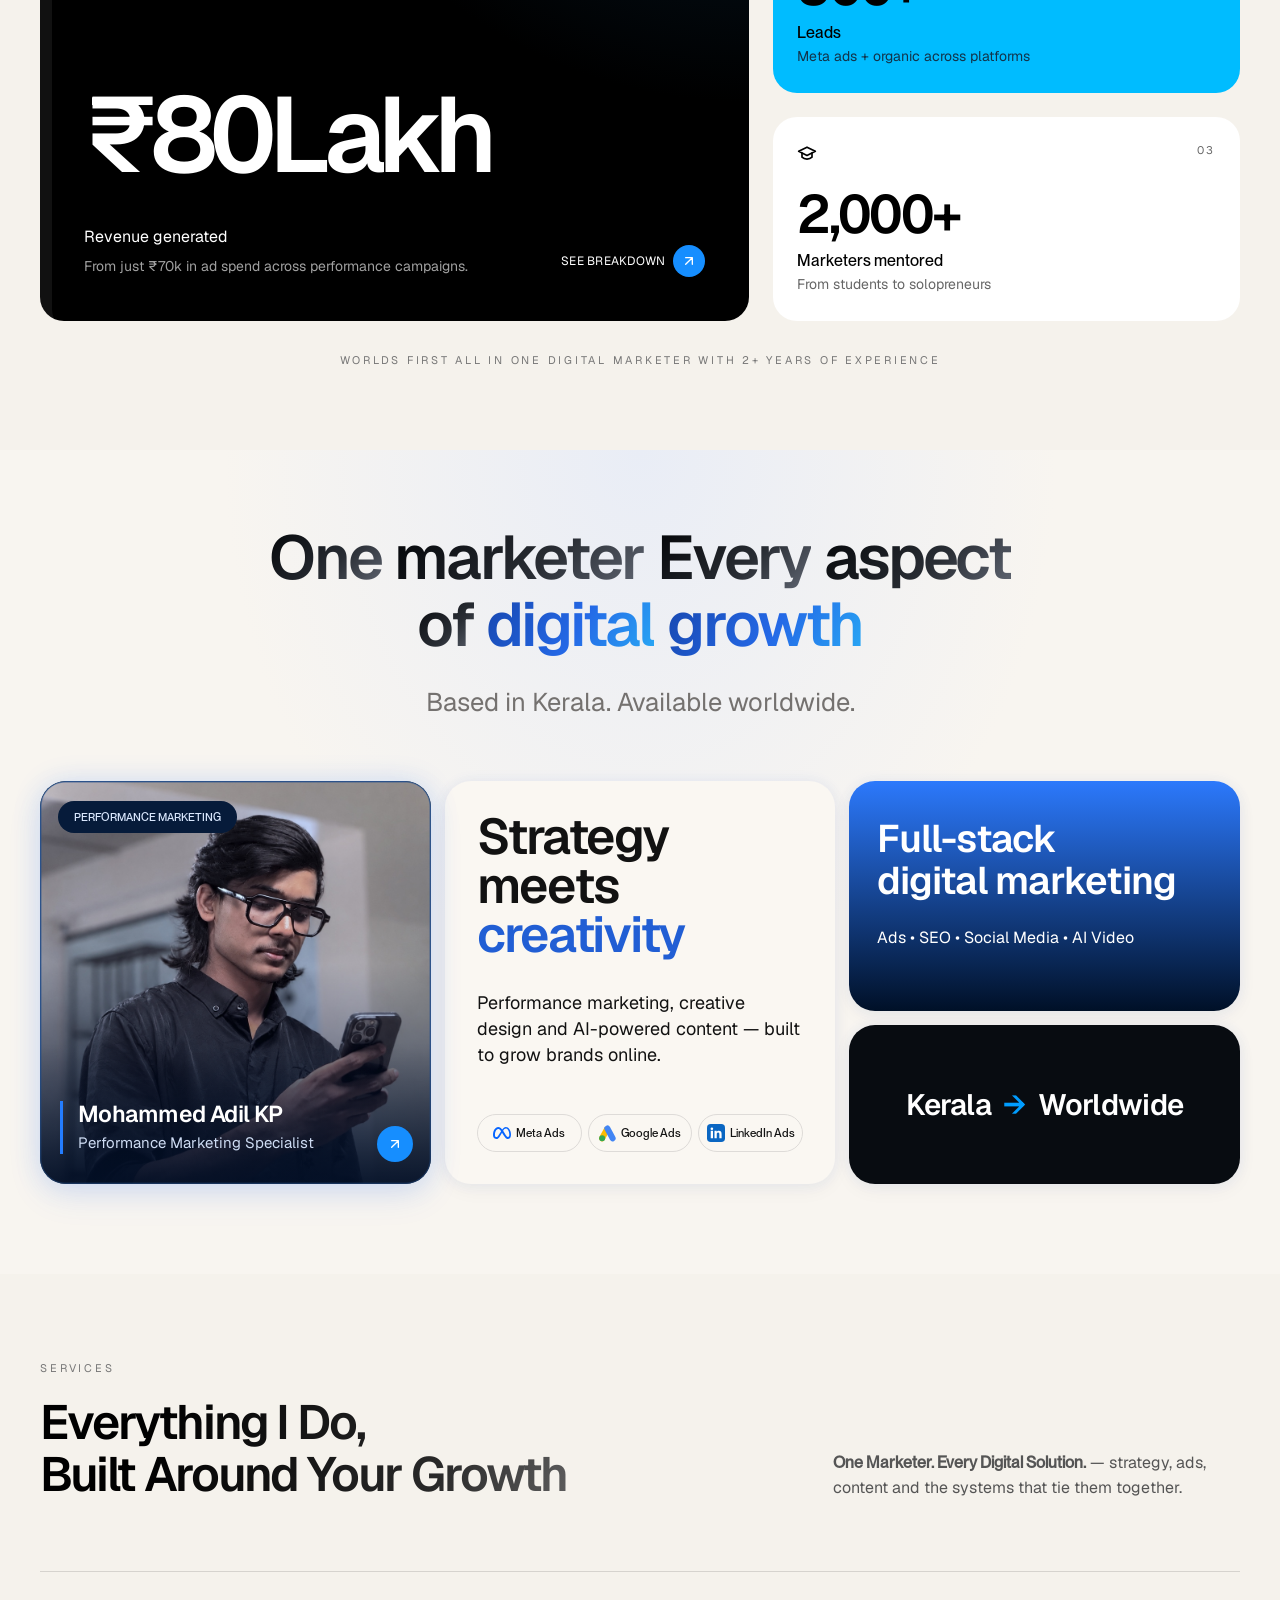
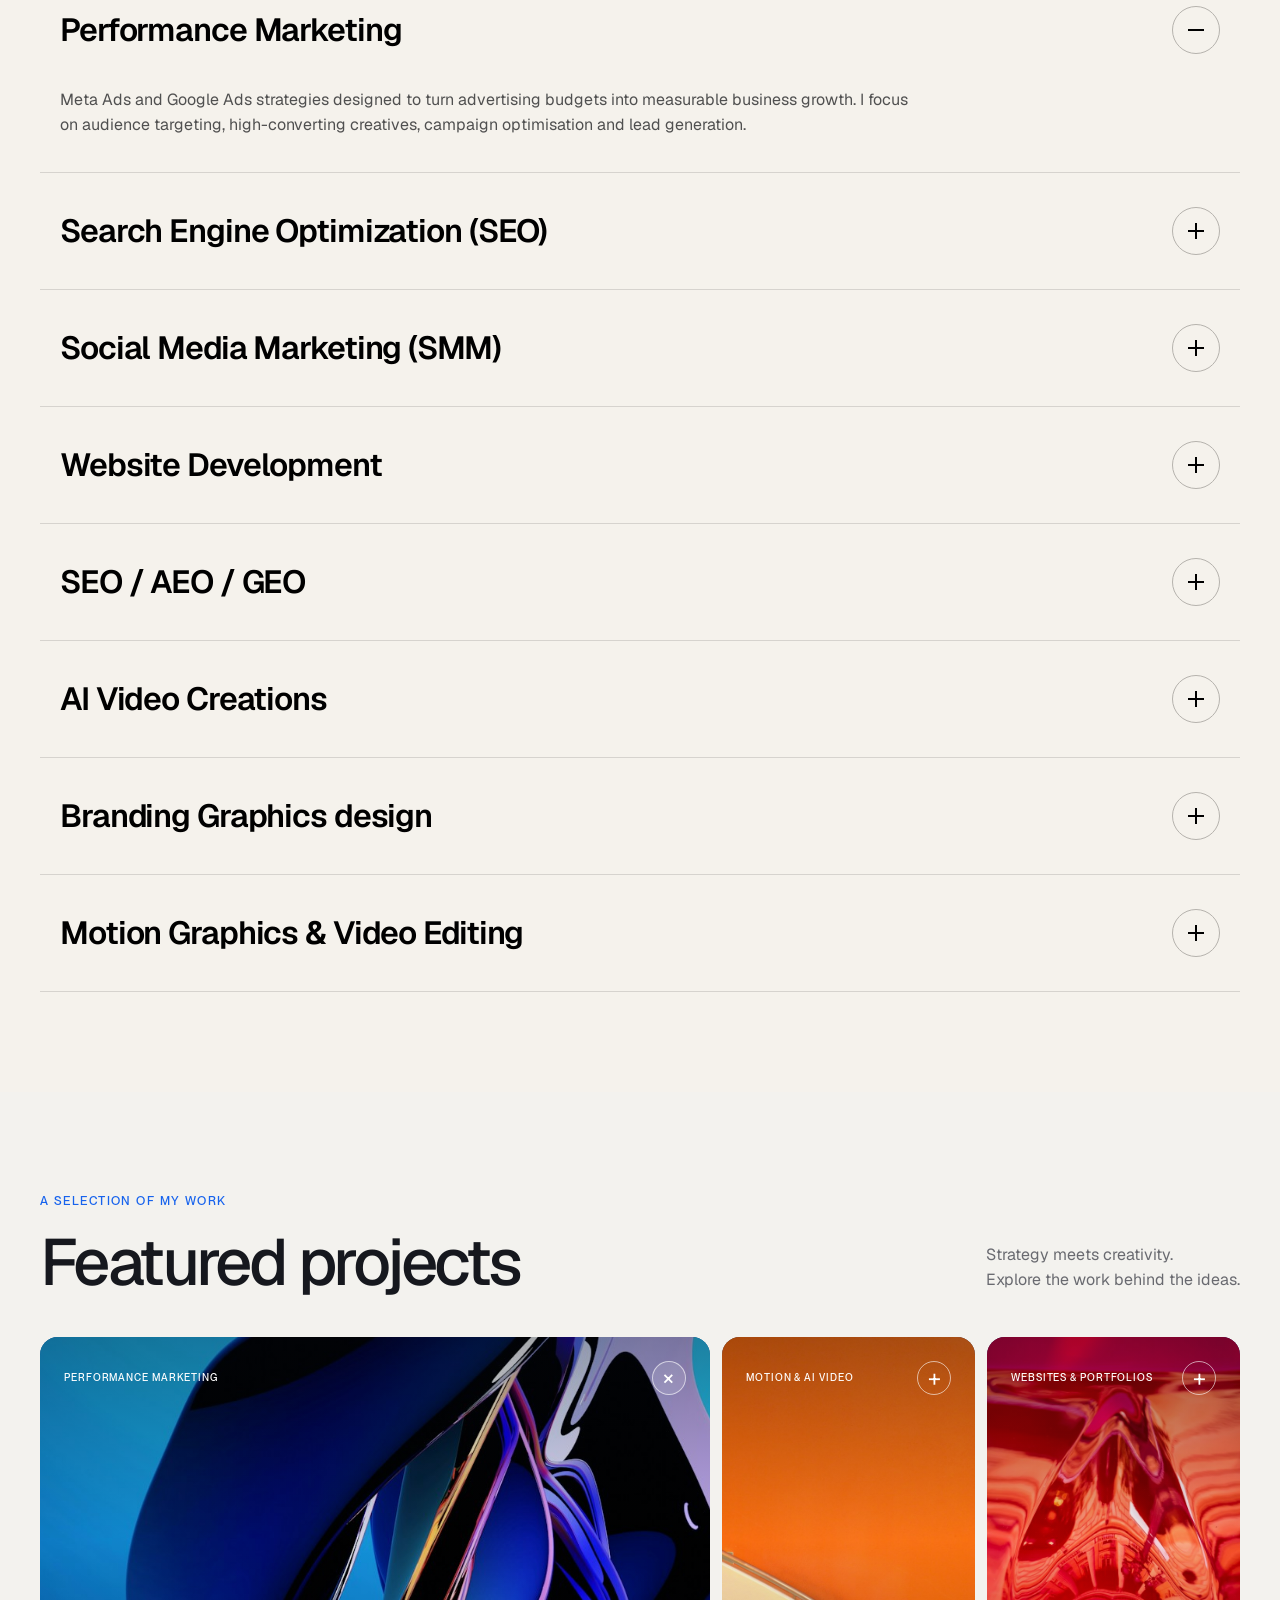
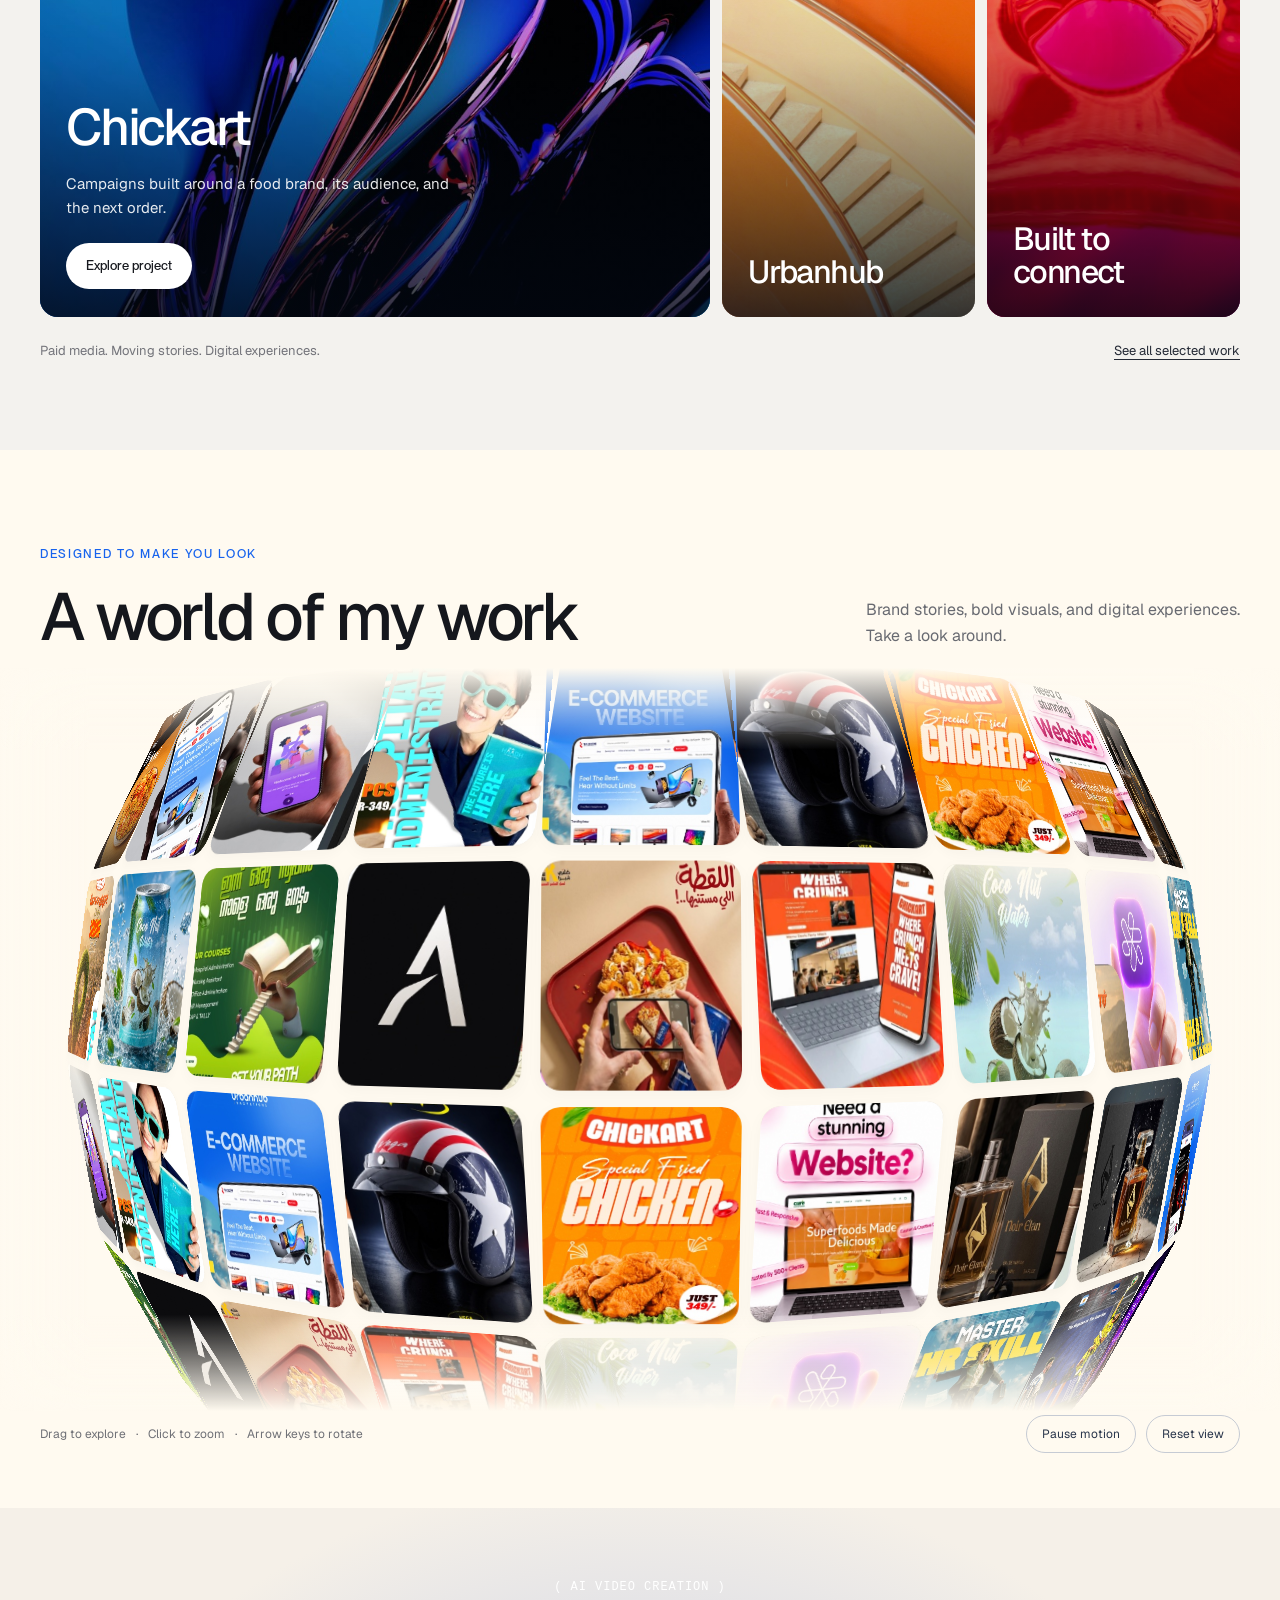
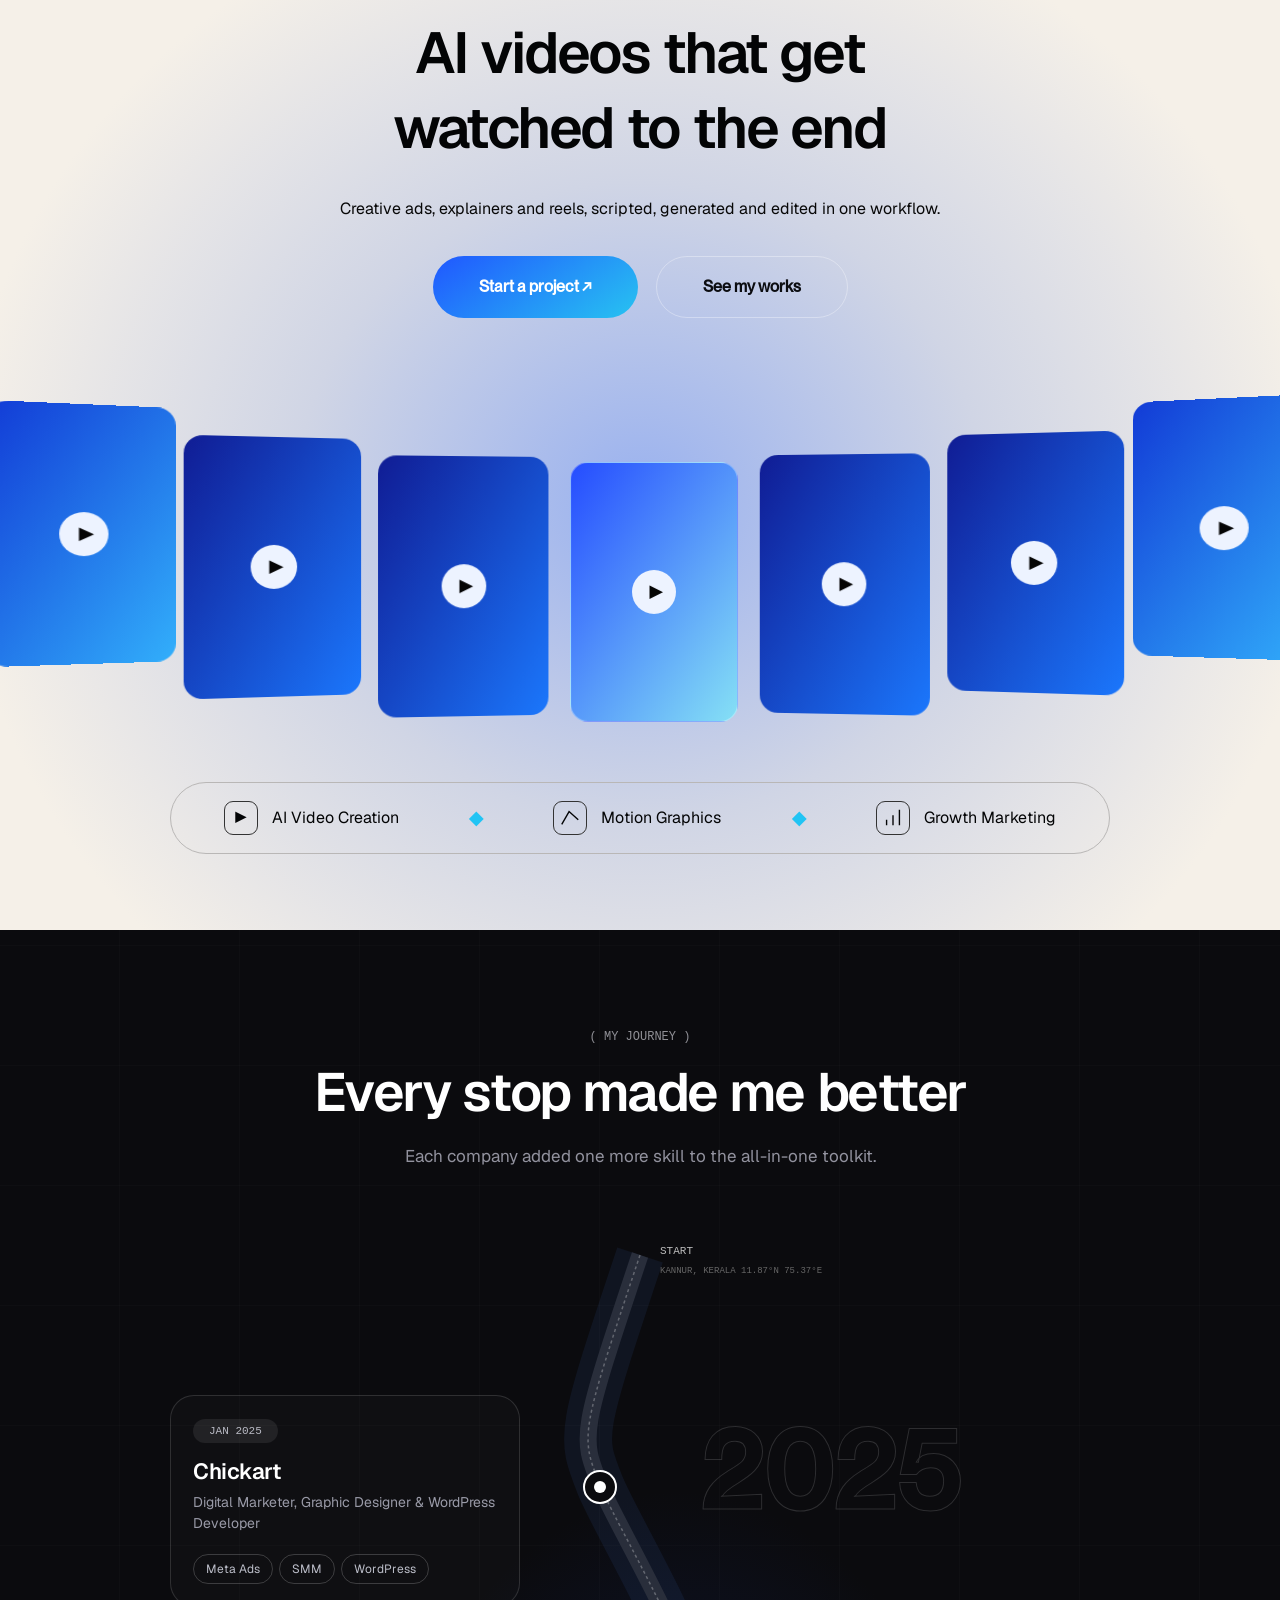
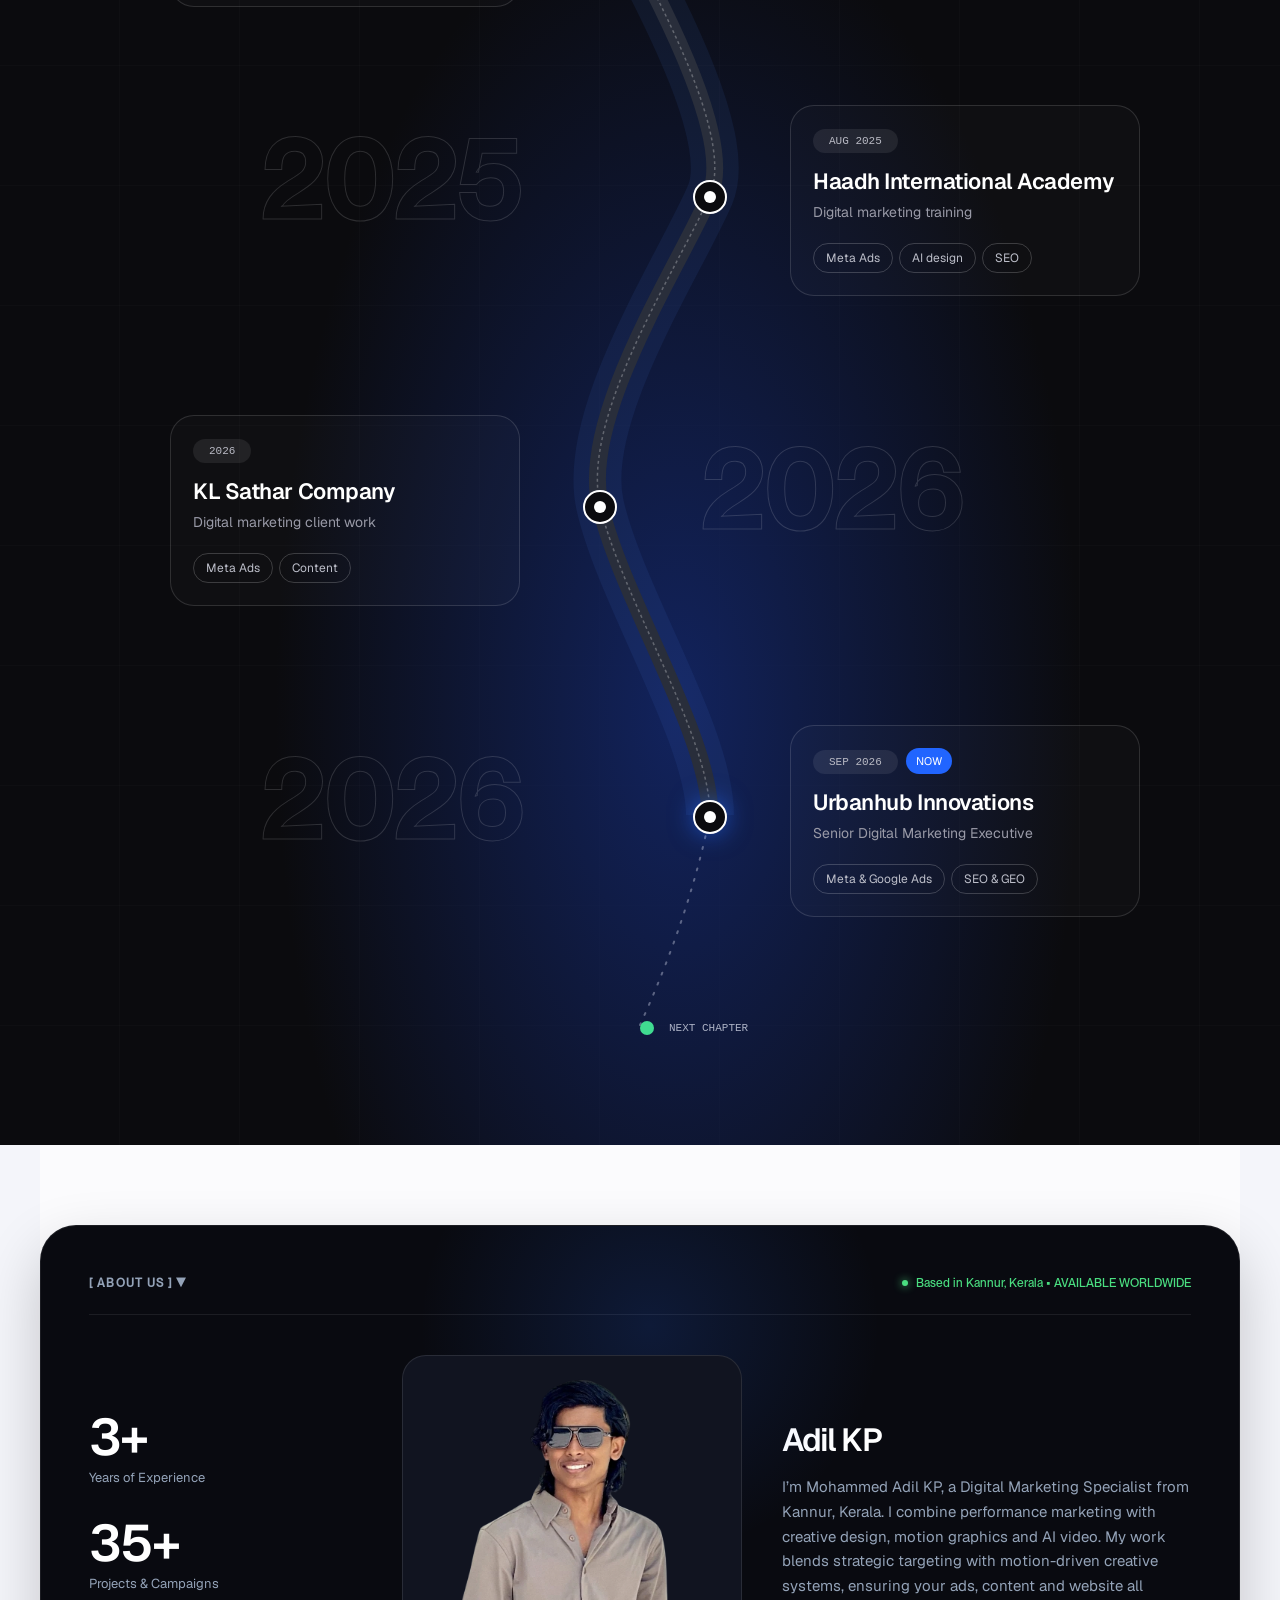
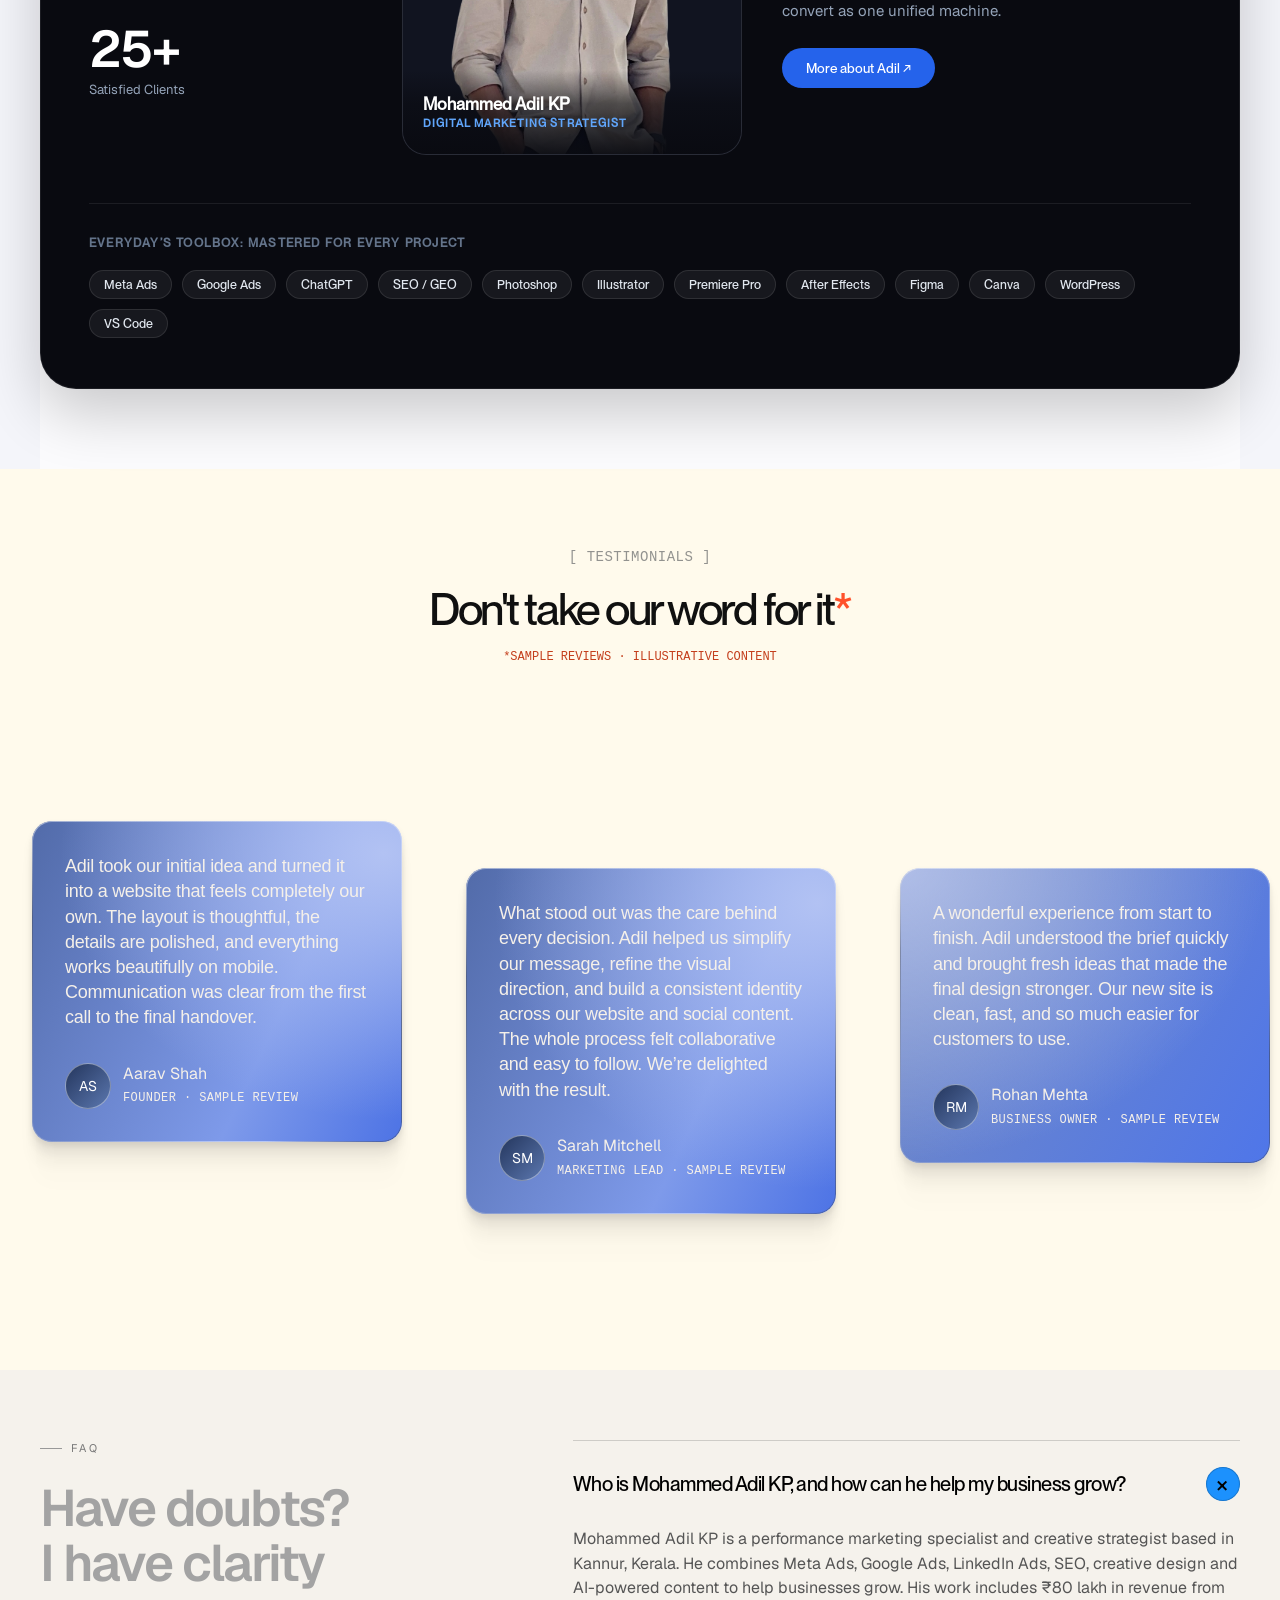
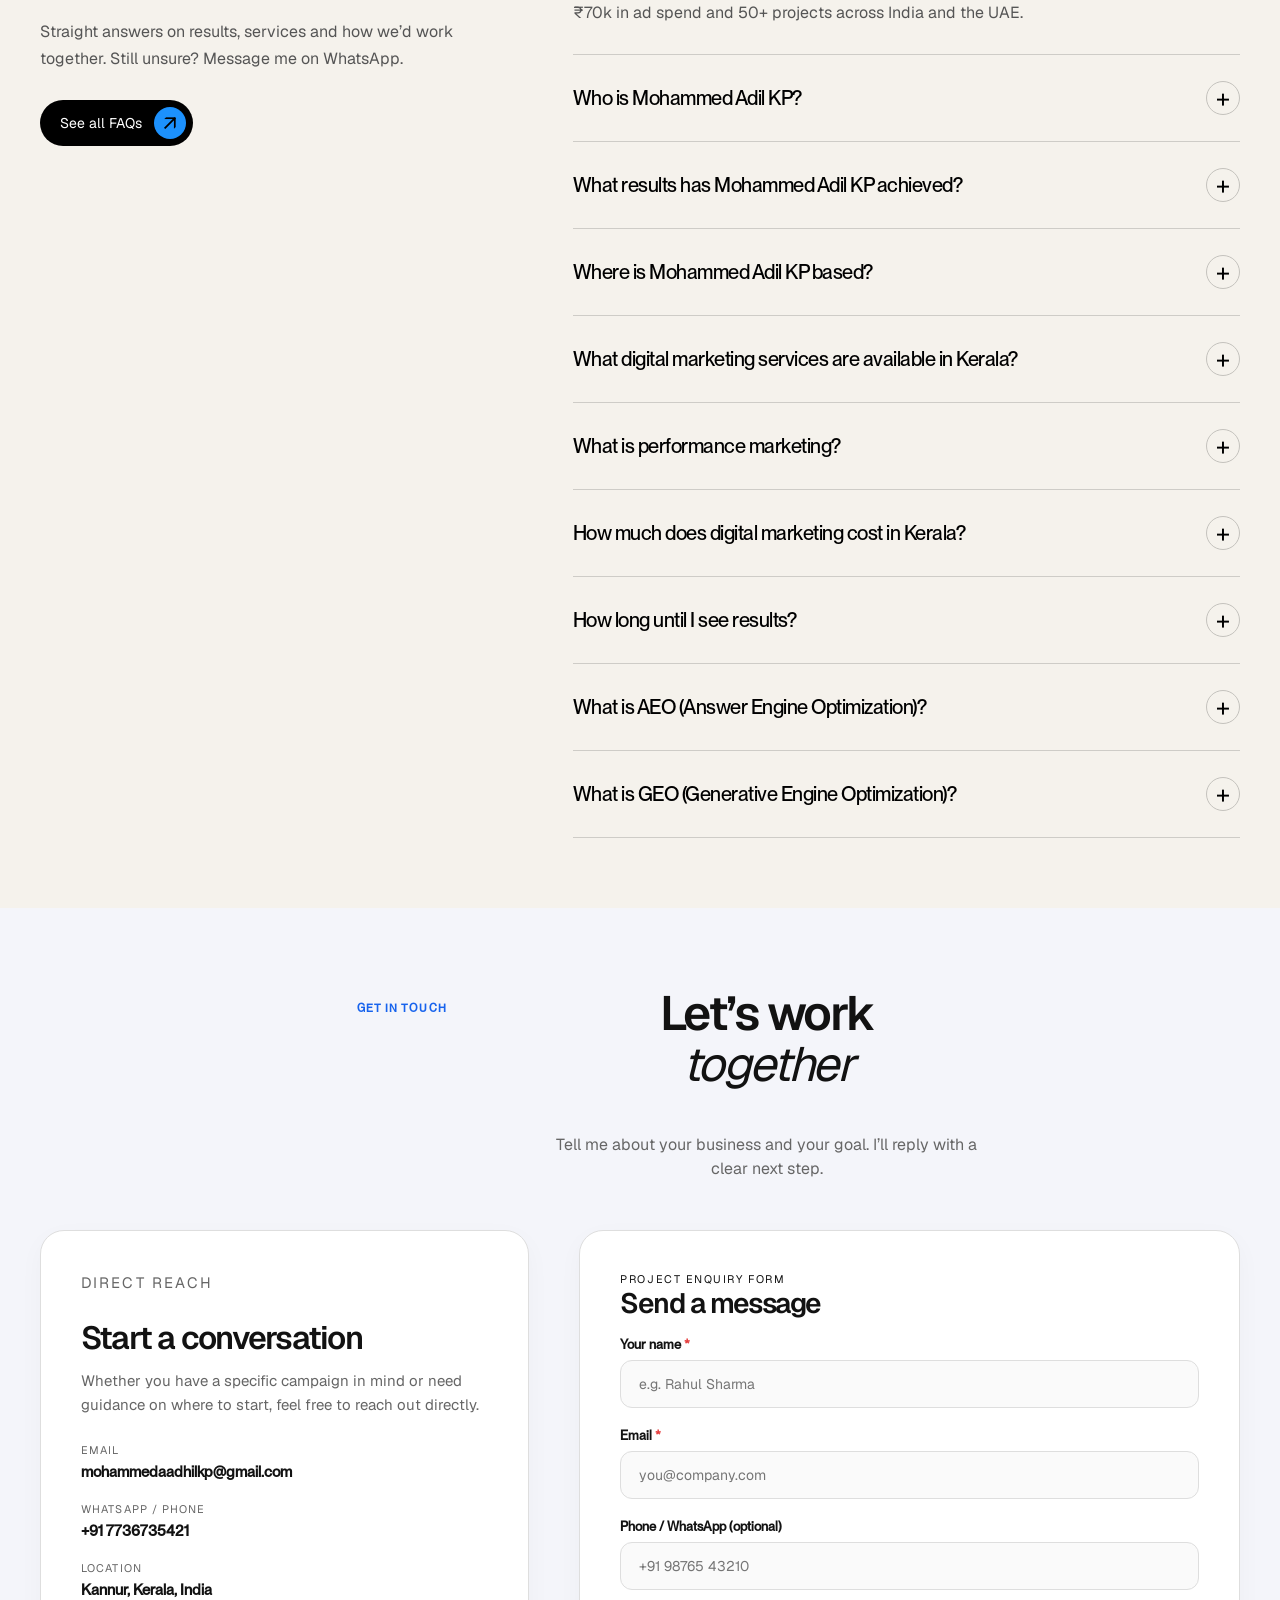
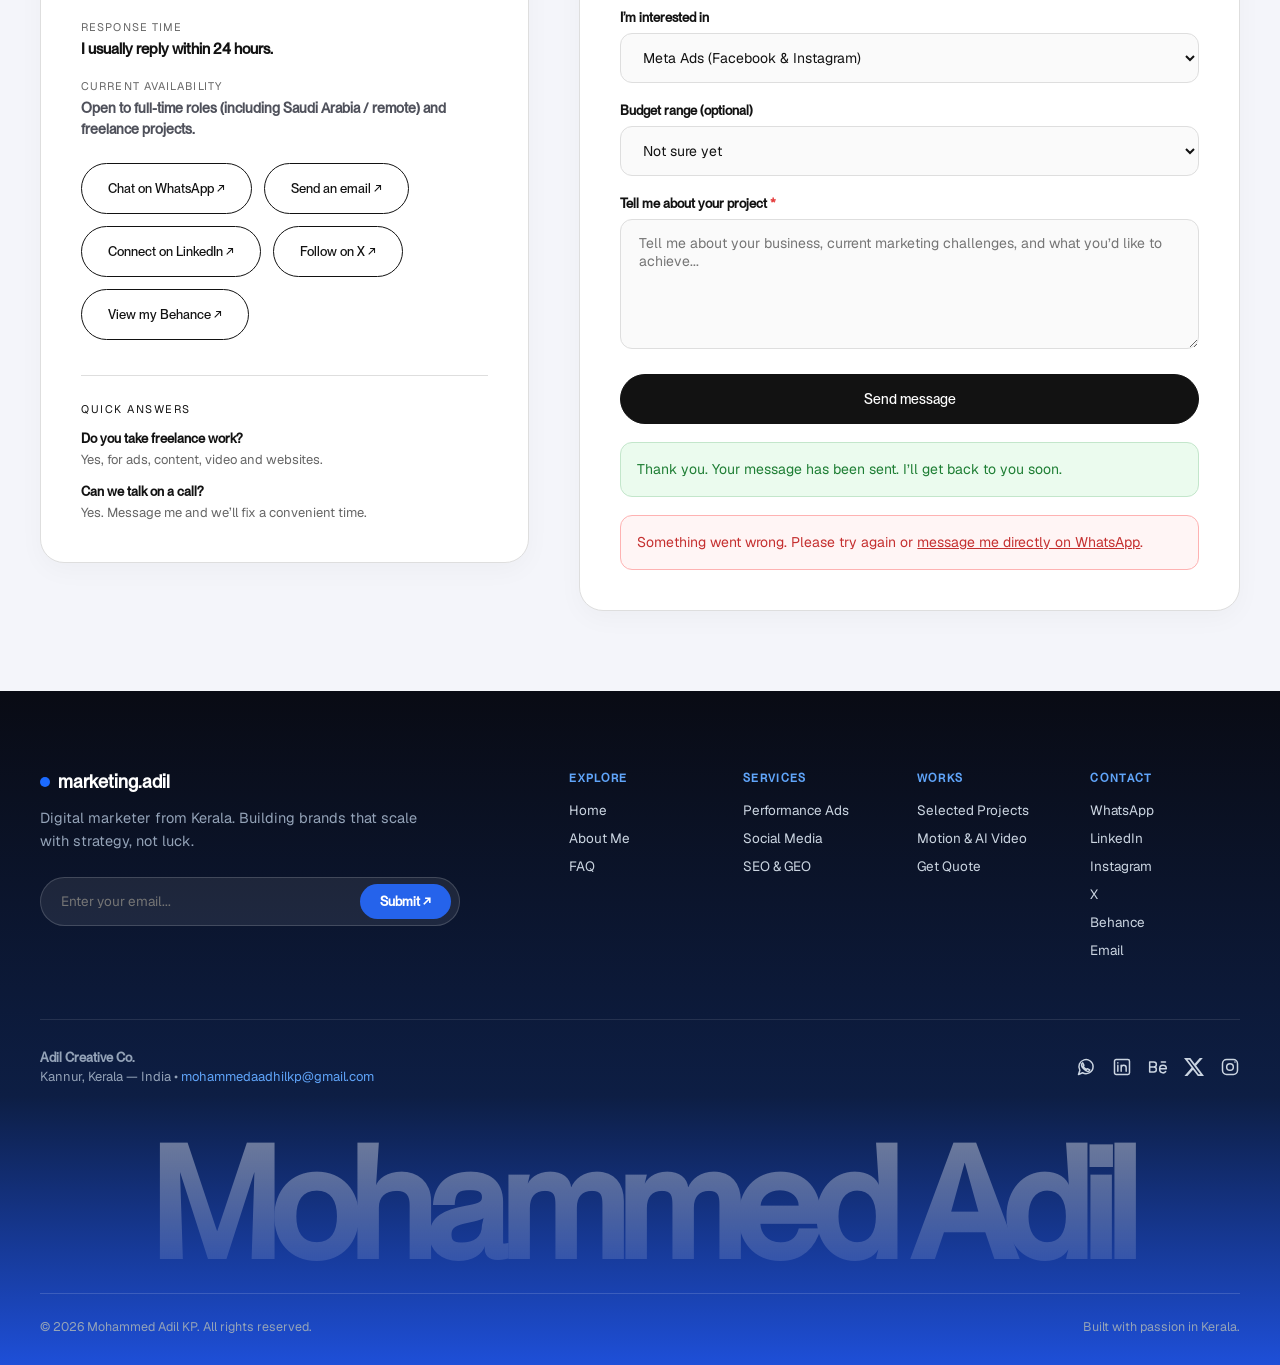
==== commit b1786b66: "Add X and Behance links to footer and contact sections" ====
--- a/index.html
+++ b/index.html
@@ -60,7 +60,9 @@
       },
       "sameAs": [
         "https://www.linkedin.com/in/mohammedadilkp/",
-        "https://www.instagram.com/aadhil.l/"
+        "https://www.instagram.com/aadhil.l/",
+        "https://x.com/mohdadilkp",
+        "https://www.behance.net/adil-digitalmarketer"
       ],
       "knowsAbout": [
         "Meta Ads",
@@ -738,6 +740,12 @@
             <a class="button outline" href="https://www.linkedin.com/in/mohammedadilkp/" target="_blank" rel="noopener noreferrer">
               <span>Connect on LinkedIn ↗</span>
             </a>
+            <a class="button outline" href="https://x.com/mohdadilkp" target="_blank" rel="noopener noreferrer">
+              <span>Follow on X ↗</span>
+            </a>
+            <a class="button outline" href="https://www.behance.net/adil-digitalmarketer" target="_blank" rel="noopener noreferrer">
+              <span>View my Behance ↗</span>
+            </a>
           </div>
 
           <!-- Small FAQ -->
@@ -868,6 +876,8 @@
               <a href="https://wa.me/917736735421" target="_blank" rel="noopener noreferrer">WhatsApp</a>
               <a href="https://www.linkedin.com/in/mohammedadilkp/" target="_blank" rel="noopener noreferrer">LinkedIn</a>
               <a href="https://www.instagram.com/aadhil.l/" target="_blank" rel="noopener noreferrer">Instagram</a>
+              <a href="https://x.com/mohdadilkp" target="_blank" rel="noopener noreferrer">X</a>
+              <a href="https://www.behance.net/adil-digitalmarketer" target="_blank" rel="noopener noreferrer">Behance</a>
               <a href="mailto:mohammedaadhilkp@gmail.com">Email</a>
             </div>
           </div>
@@ -886,6 +896,12 @@
           <a href="https://www.linkedin.com/in/mohammedadilkp/" target="_blank" rel="noopener noreferrer" aria-label="LinkedIn">
             <svg width="20" height="20" viewBox="0 0 24 24" fill="none" stroke="currentColor" stroke-width="1.8" stroke-linecap="round" stroke-linejoin="round"><rect x="3" y="3" width="18" height="18" rx="2"/><path d="M7 10v7m0-10v.1M11 17v-7m0 3c0-4 6-4 6 0v4"/></svg>
           </a>
+          <a href="https://www.behance.net/adil-digitalmarketer" target="_blank" rel="noopener noreferrer" aria-label="Behance">
+            <svg width="20" height="20" viewBox="0 0 24 24" fill="none" stroke="currentColor" stroke-width="1.8" stroke-linecap="round" stroke-linejoin="round" aria-hidden="true"><path d="M2 6h5a3 3 0 0 1 0 6H2V6Zm0 6h5a3 3 0 0 1 0 6H2v-6ZM16 6h5M14 14h8a4 4 0 0 0-8 0v1a4 4 0 0 0 7.2 2.4"/></svg>
+          </a>
+          <a href="https://x.com/mohdadilkp" target="_blank" rel="noopener noreferrer" aria-label="X">
+            <svg width="20" height="20" viewBox="0 0 24 24" fill="currentColor" aria-hidden="true"><path d="M18.901 1.153h3.68l-8.04 9.19L24 22.846h-7.406l-5.8-7.584-6.64 7.584H.47l8.6-9.835L0 1.154h7.594l5.243 6.932 6.064-6.933Zm-1.29 19.49h2.039L6.487 3.24H4.3l13.31 17.403Z"/></svg>
+          </a>
           <a href="https://www.instagram.com/aadhil.l/" target="_blank" rel="noopener noreferrer" aria-label="Instagram">
             <svg width="20" height="20" viewBox="0 0 24 24" fill="none" stroke="currentColor" stroke-width="1.8" stroke-linecap="round" stroke-linejoin="round"><rect x="3" y="3" width="18" height="18" rx="5"/><circle cx="12" cy="12" r="4"/><circle cx="18" cy="6" r="1" fill="currentColor" stroke="none"/></svg>
           </a>
--- a/css/style.css
+++ b/css/style.css
@@ -2488,7 +2488,7 @@
 .contact-direct strong { font-weight: 500; font-size: clamp(17px,1.6vw,22px); letter-spacing: -.02em; transition: color .2s; }
 .contact-direct:hover strong { color: #1763ed; }
 .contact-direct small { color: #666; font-size: 14px; }
-.contact-socials { display: flex; gap: 24px; margin: 20px 0; font-size: 15px; }
+.contact-socials { display: flex; flex-wrap: wrap; gap: 24px; margin: 20px 0; font-size: 15px; }
 .contact-socials a { border-bottom: 1px solid #aeb5c3; padding-bottom: 5px; }
 .contact-small { font-size: 14px; color: #6b6b73; }
 .contact-panel { background: #fff; padding: 38px; border: 1px solid #e6e4df; border-radius: 24px; box-shadow: 0 16px 50px #192a4a06; }
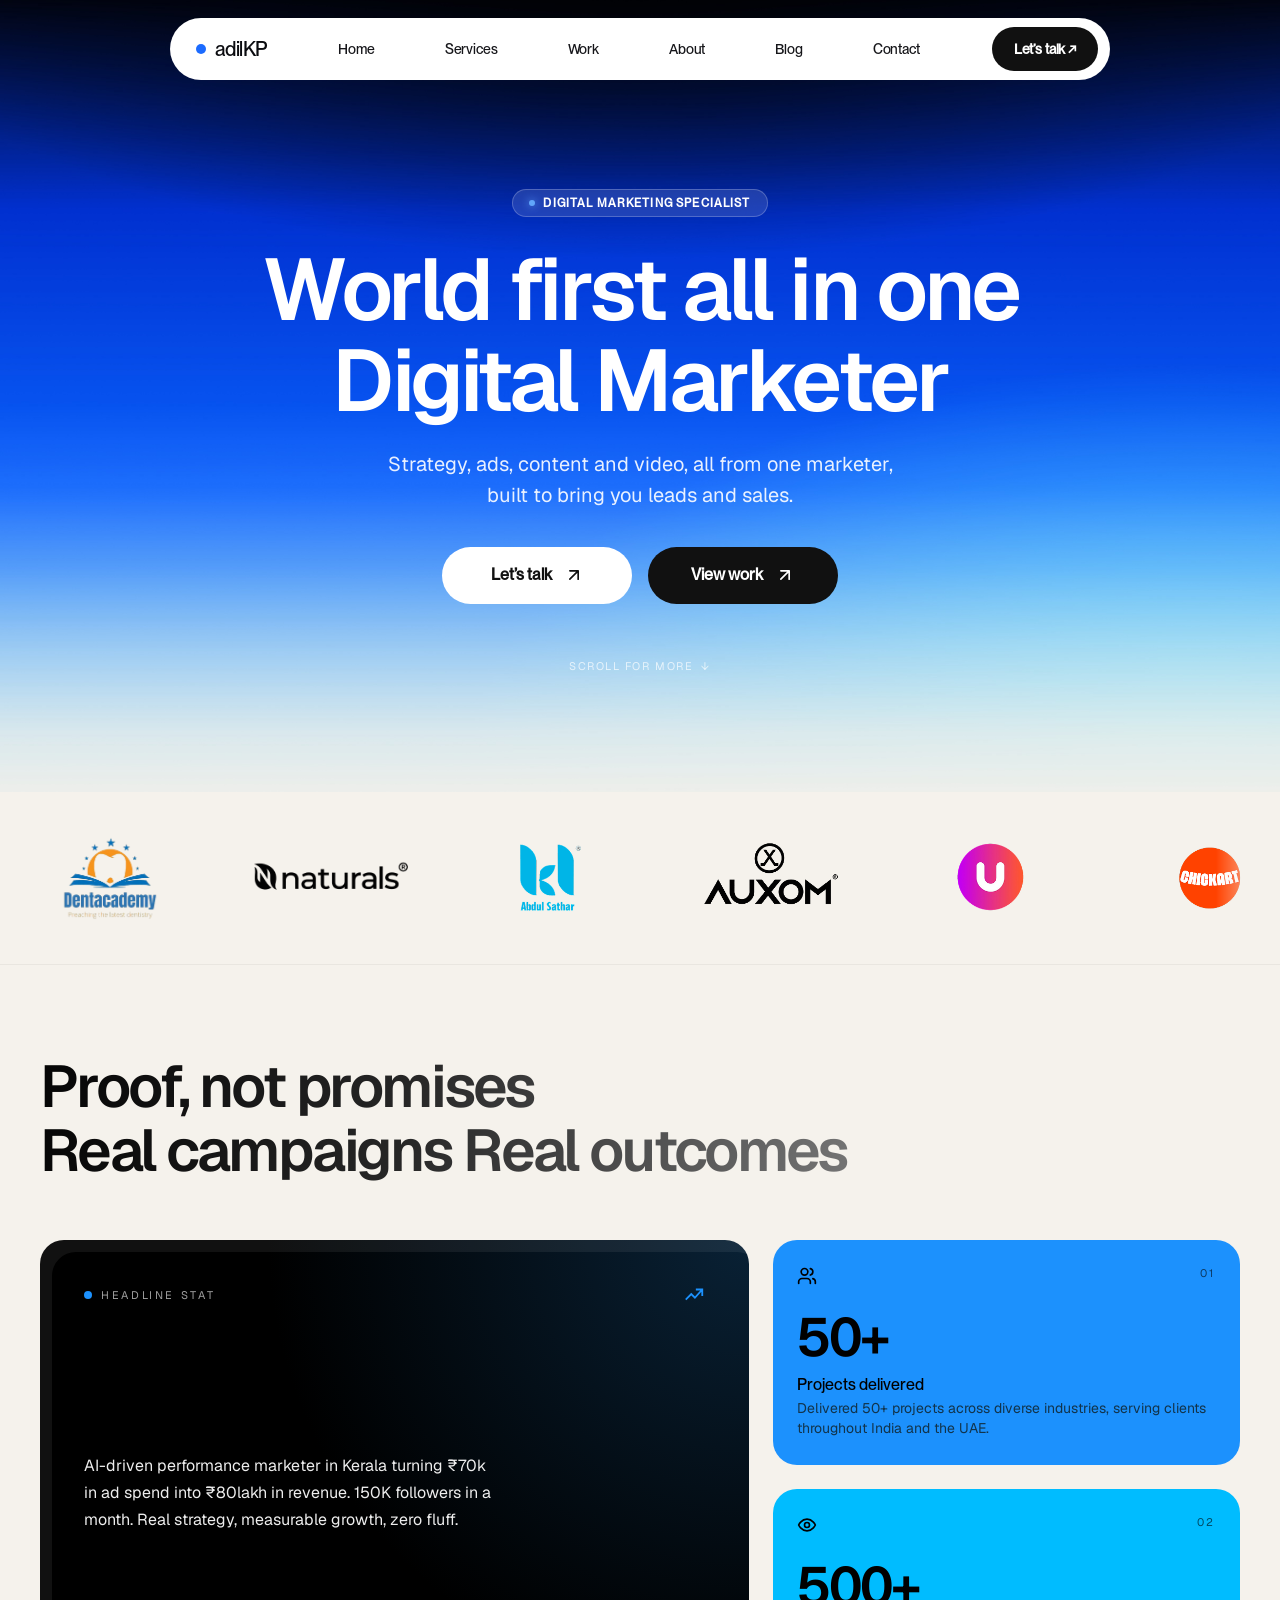
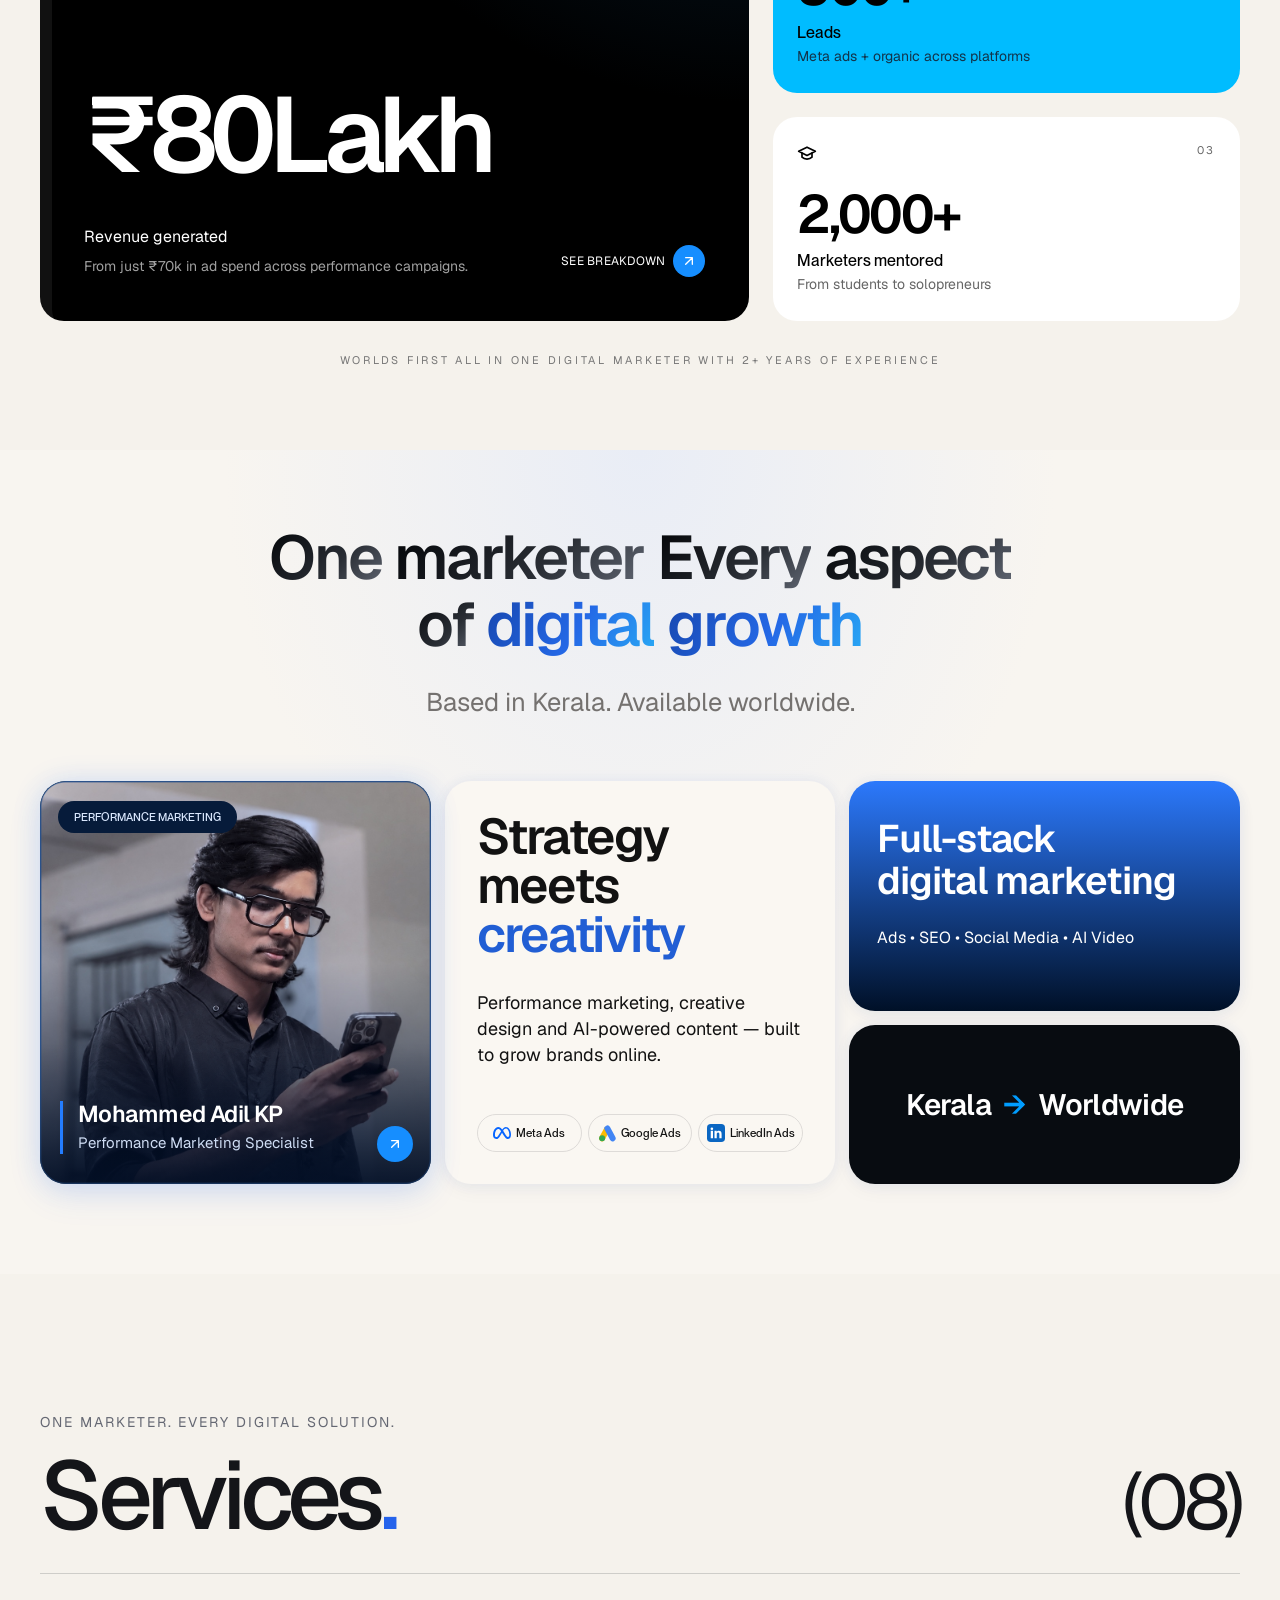
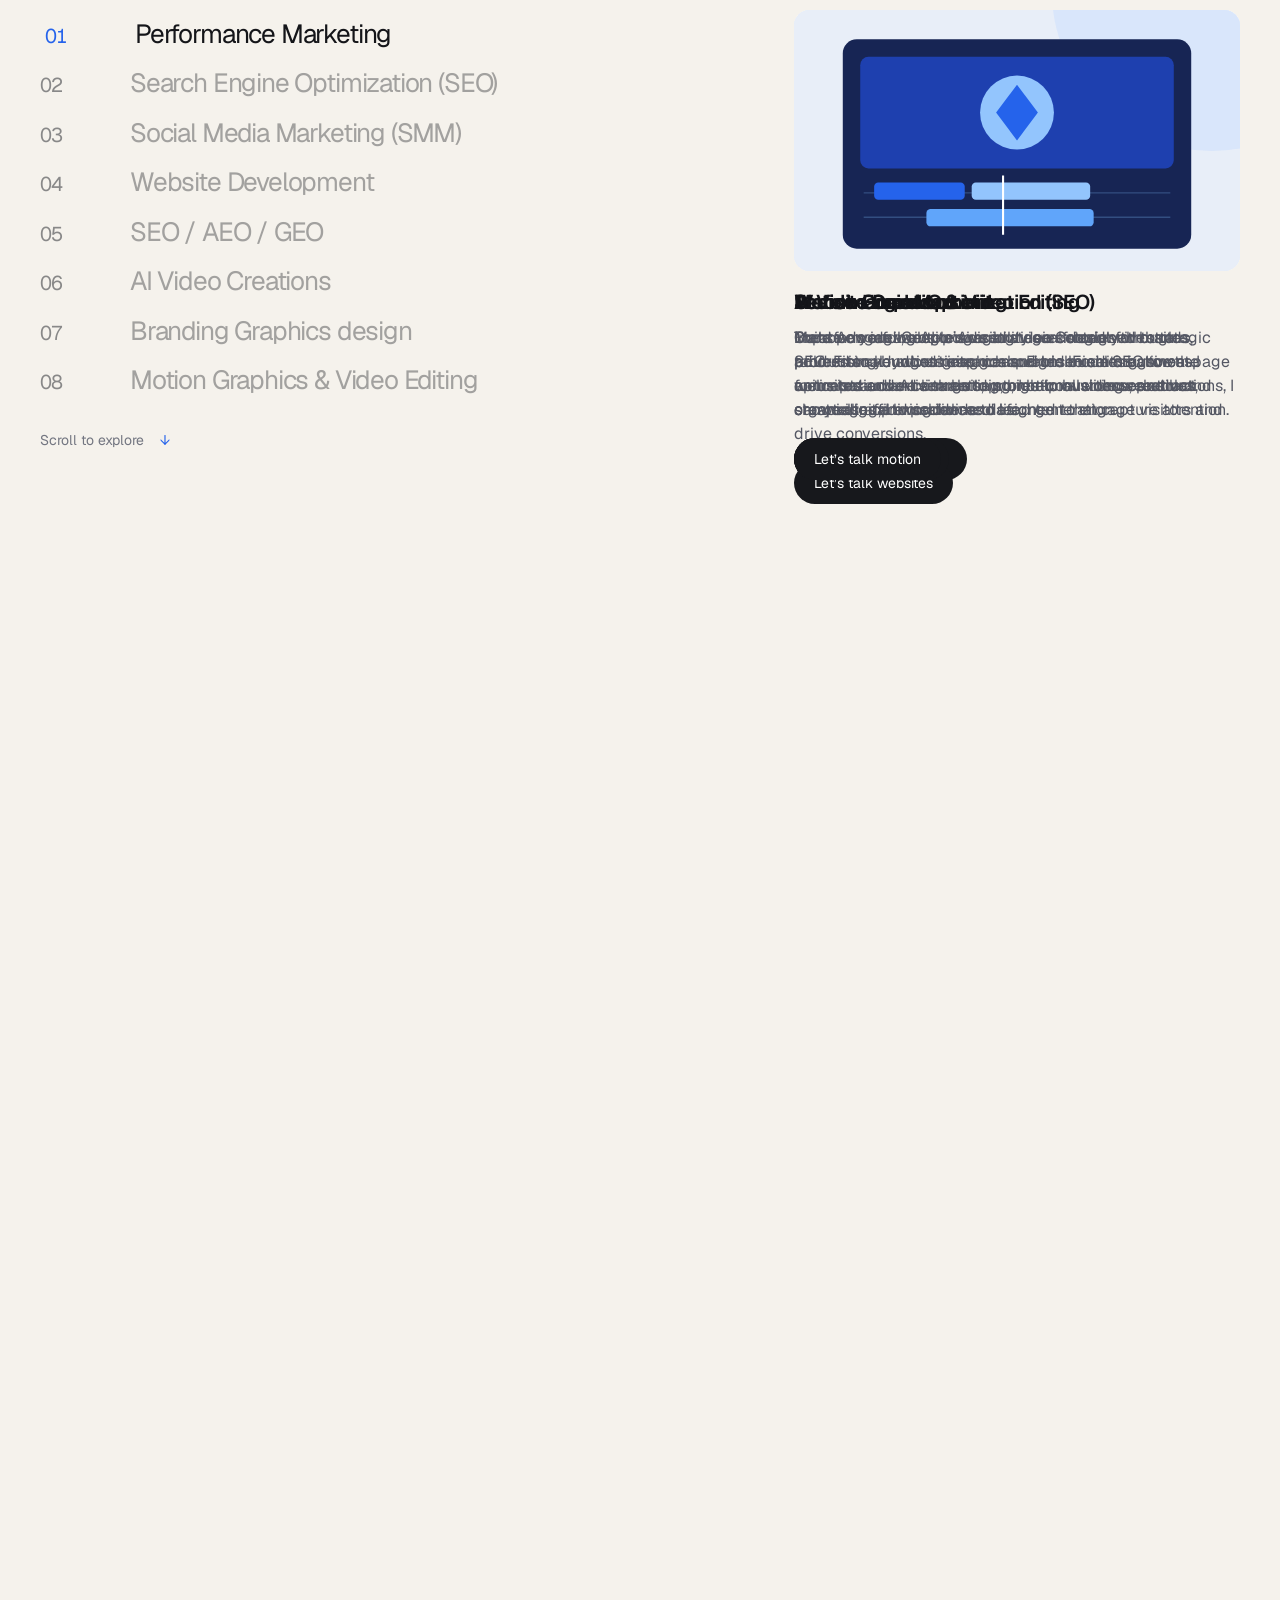
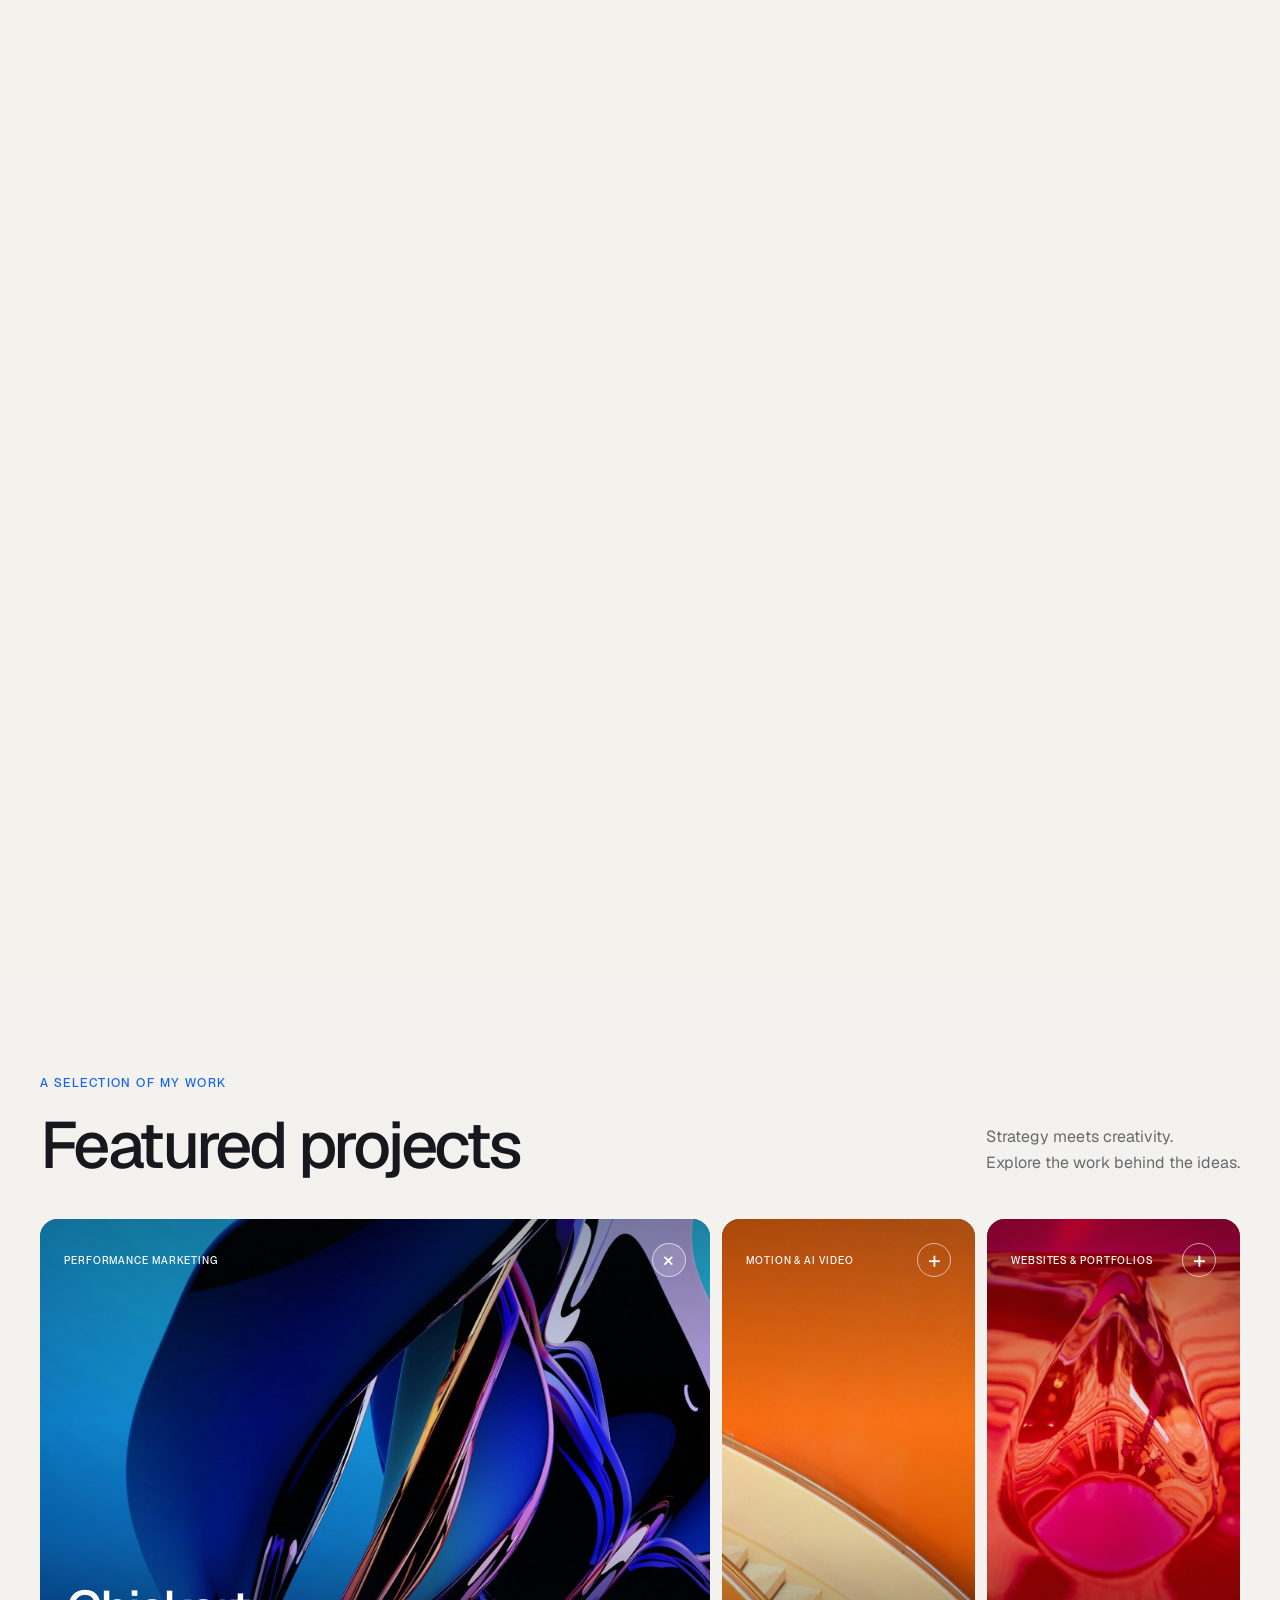
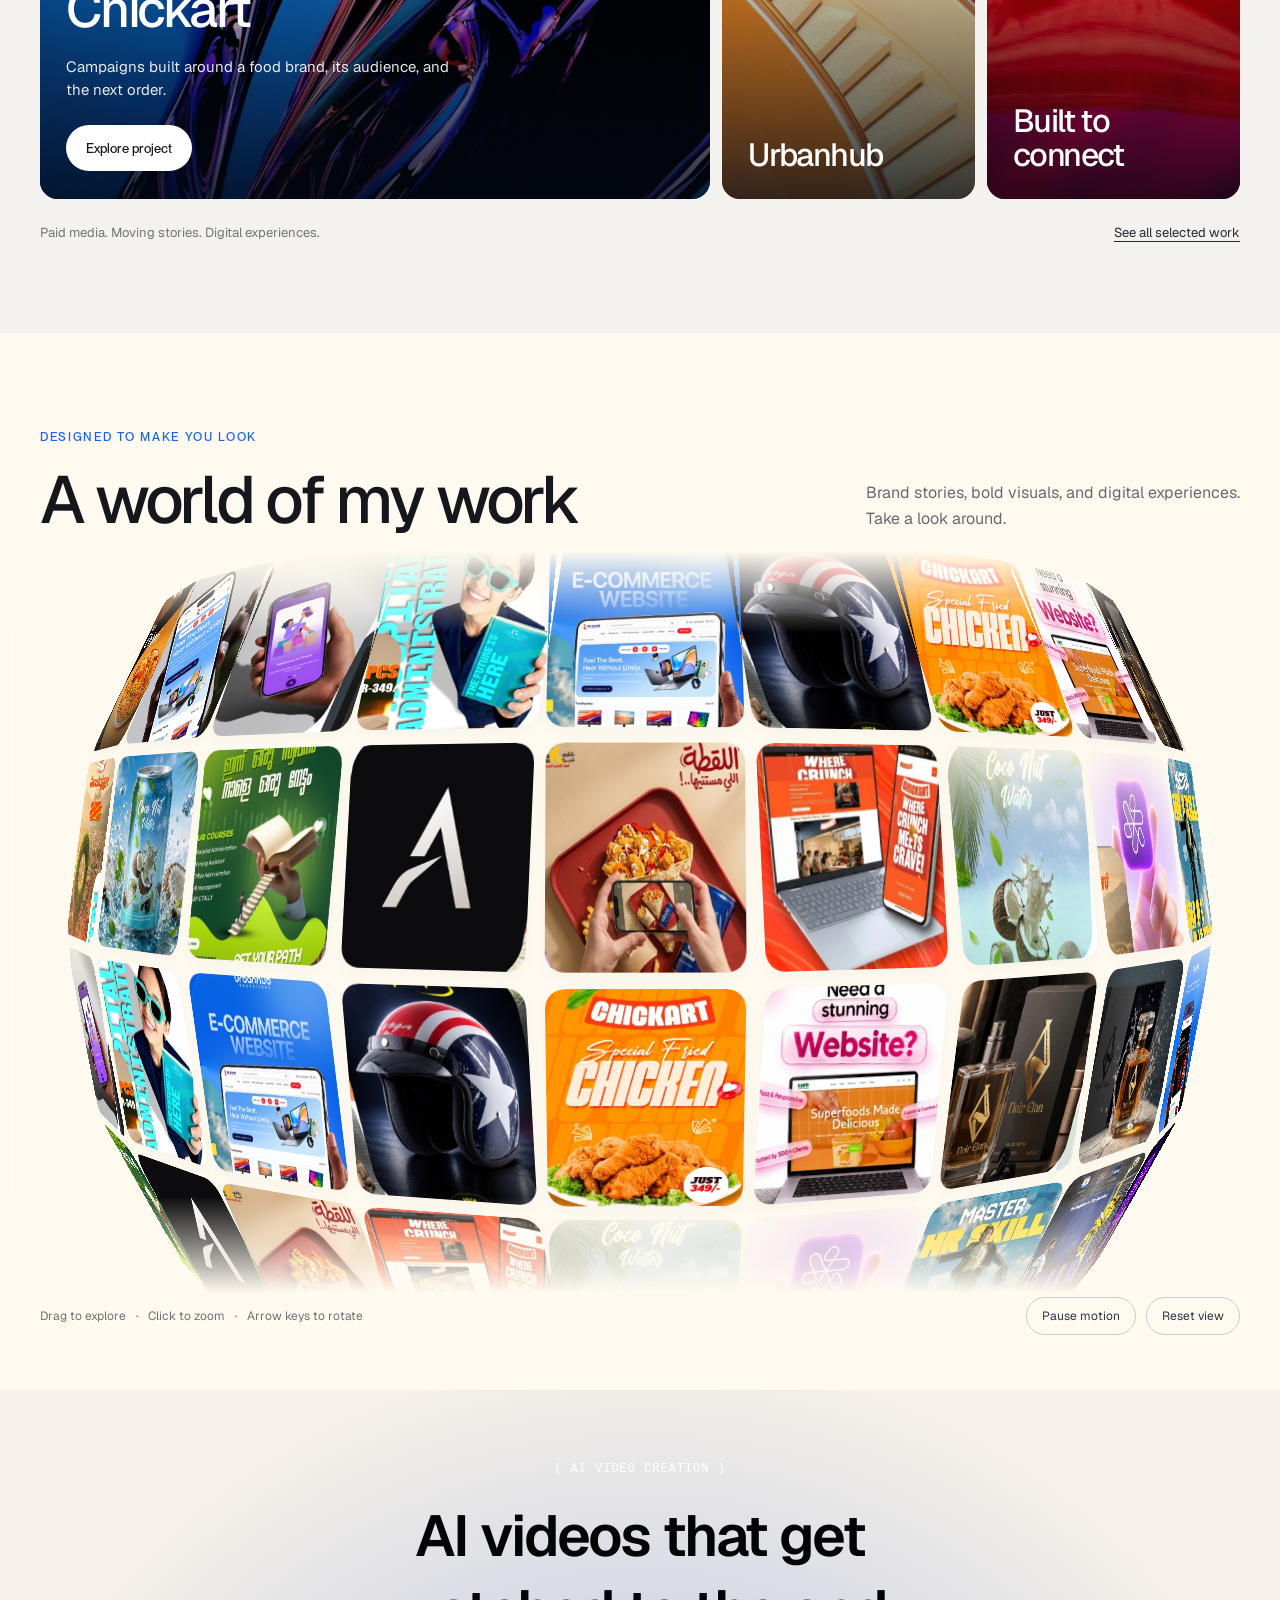
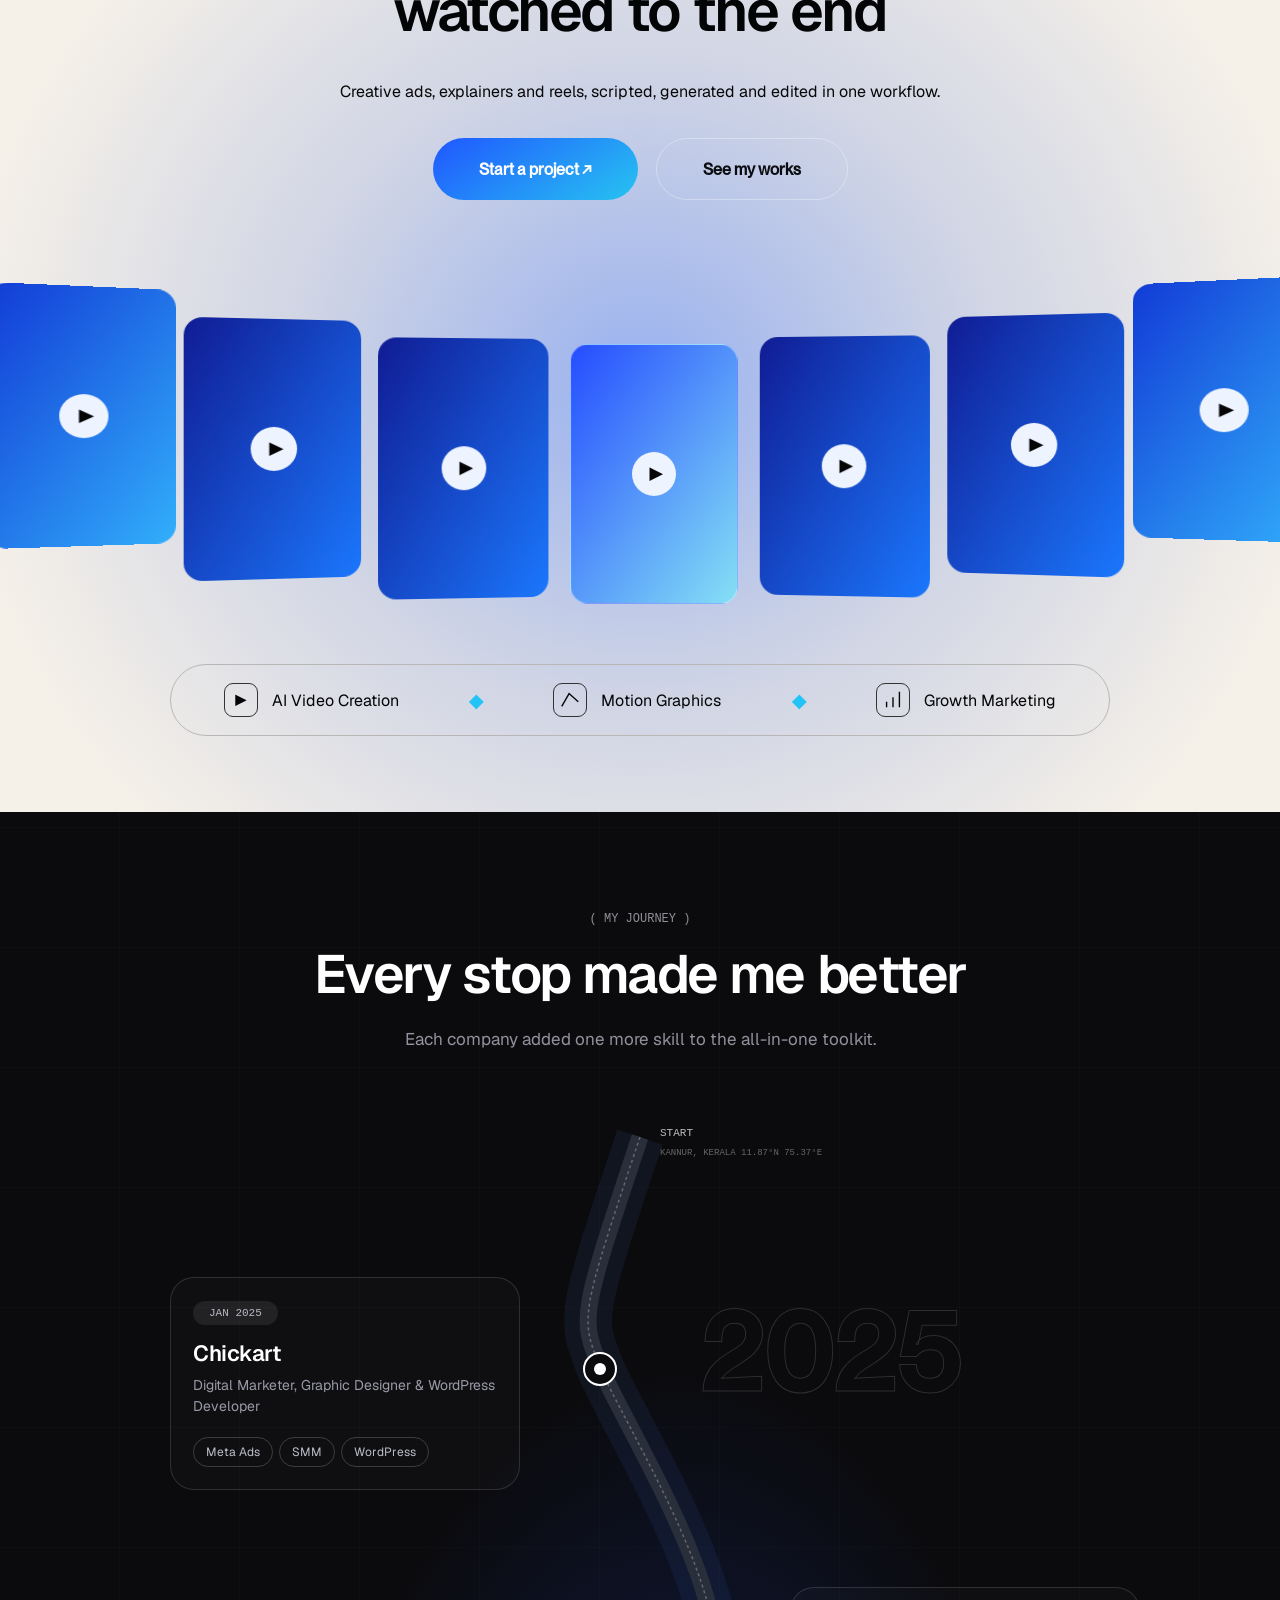
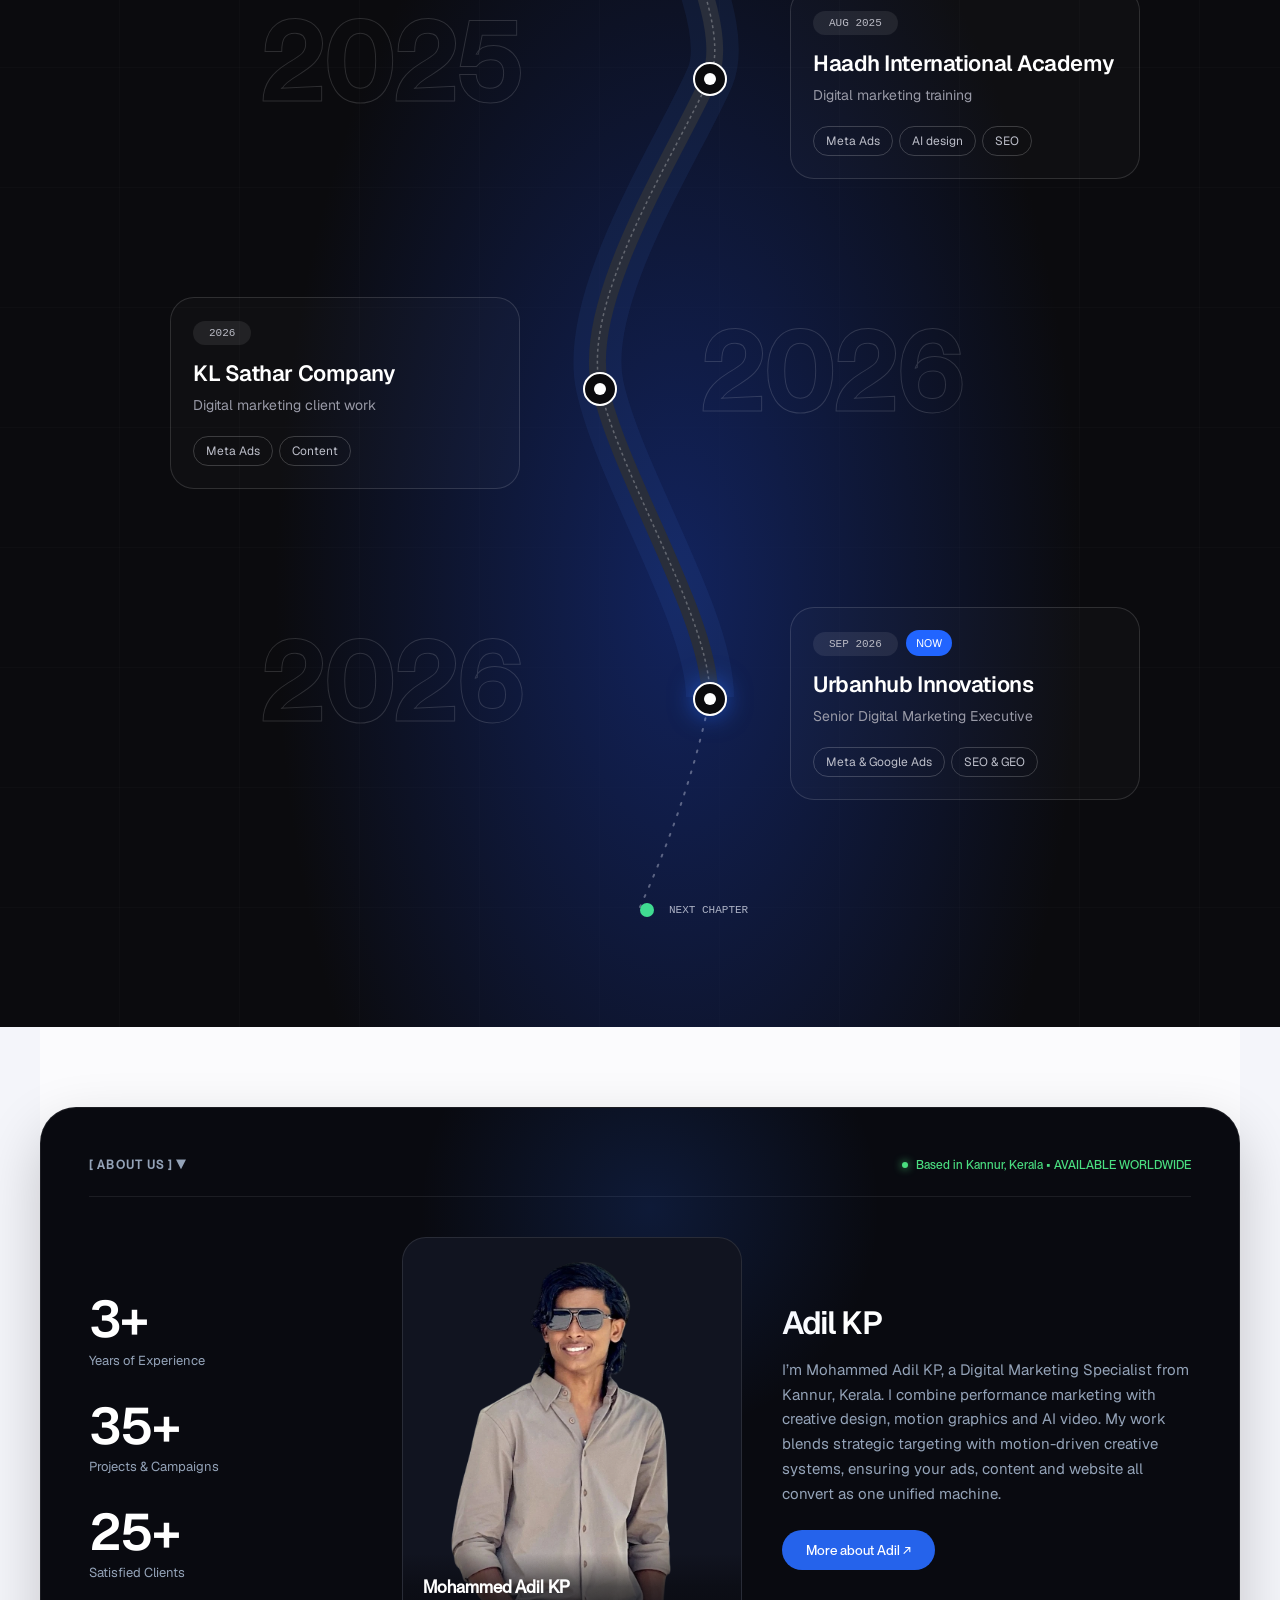
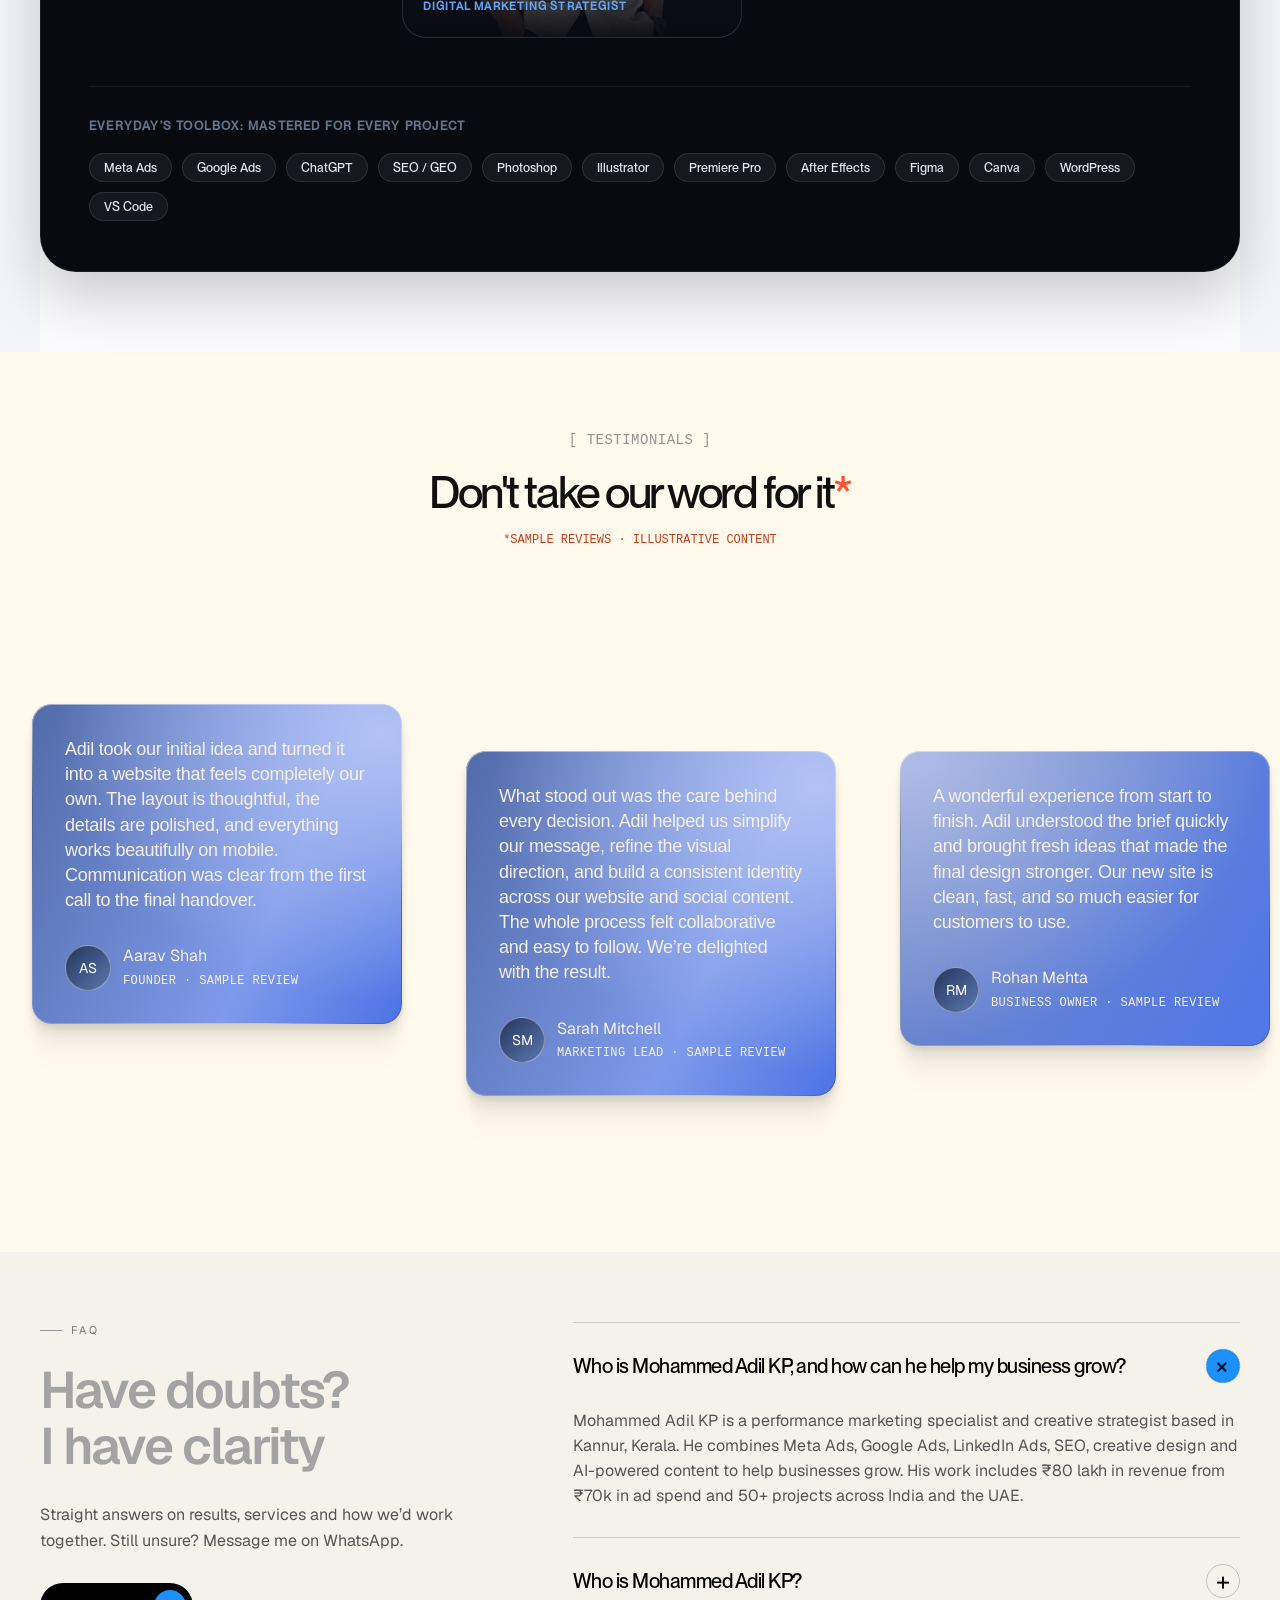
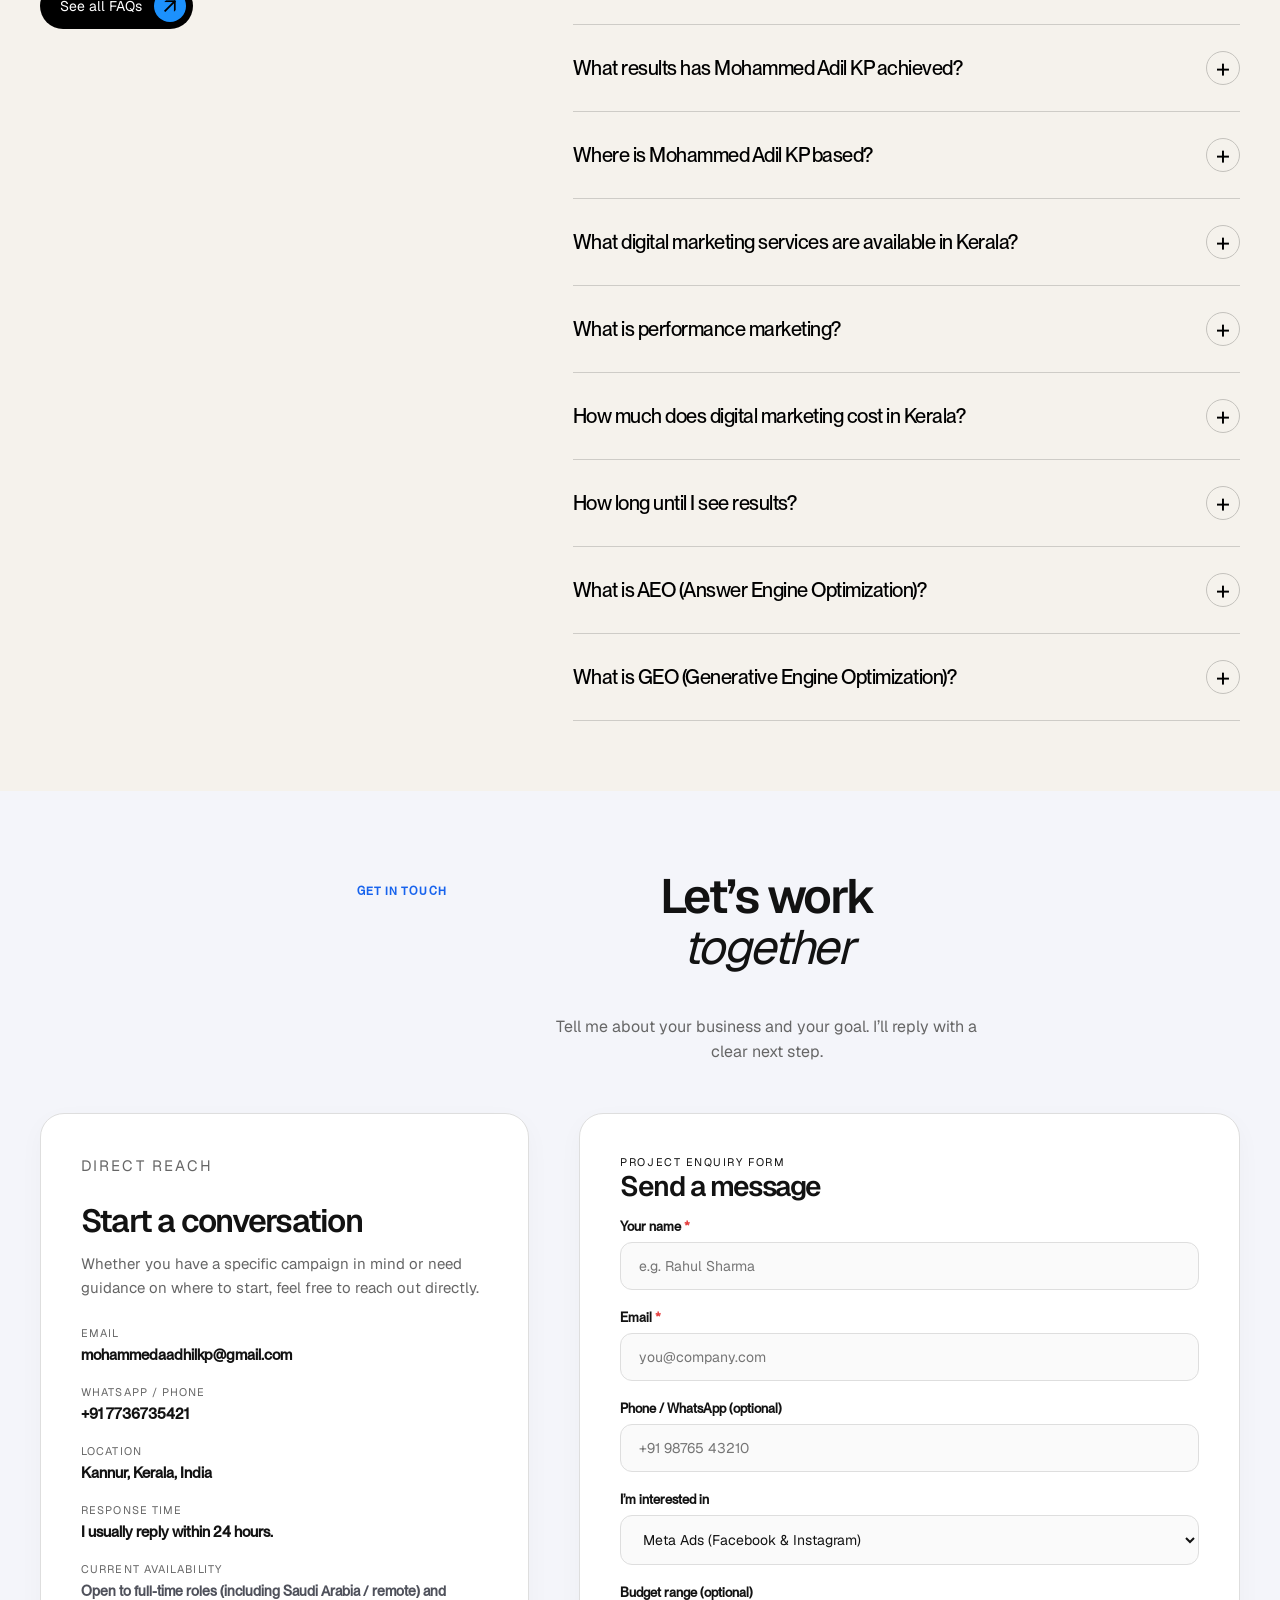
==== commit 208debd5: "Build scroll-driven services showcase with unique illustrations" ====
--- a/index.html
+++ b/index.html
@@ -25,7 +25,7 @@
   <link rel="preload" as="image" href="assets/hero-background.jpg" type="image/jpeg">
   <link rel="icon" href="assets/favicon.svg" type="image/svg+xml">
   <link rel="preload" href="assets/fonts/geist-variable.ttf" as="font" type="font/ttf" crossorigin>
-  <link rel="stylesheet" href="css/style.css?v=33">
+  <link rel="stylesheet" href="css/style.css?v=34">
   <script defer src="js/config.js"></script>
   <script defer src="js/main.js?v=13"></script>
   <script defer src="js/motion.js?v=8"></script>
@@ -348,46 +348,69 @@
       </div>
     </section>
 
-    <section class="growth-services" id="services" aria-labelledby="services-title">
-      <div class="wrap">
-        <div class="growth-services-header">
-          <div><p class="growth-services-eyebrow">SERVICES</p>
-          <h2 id="services-title">Everything I Do,<br>Built Around Your Growth</h2></div>
-          <p class="growth-services-intro"><strong>One Marketer. Every Digital Solution.</strong> — strategy, ads, content and the systems that tie them together.</p>
-        </div>
-        <div class="growth-services-list">
-          <details class="growth-service-row" open>
-            <summary><h3>Performance Marketing</h3><span class="growth-service-toggle" aria-hidden="true"></span></summary>
-            <p class="growth-service-description">Meta Ads and Google Ads strategies designed to turn advertising budgets into measurable business growth. I focus on audience targeting, high-converting creatives, campaign optimisation and lead generation.</p>
-          </details>
-          <details class="growth-service-row">
-            <summary><h3>Search Engine Optimization (SEO)</h3><span class="growth-service-toggle" aria-hidden="true"></span></summary>
-            <p class="growth-service-description">Improve your website’s visibility on Google with strategic SEO. From keyword research and technical SEO to on-page optimisation and link building, I help businesses attract organic traffic worldwide.</p>
-          </details>
-          <details class="growth-service-row">
-            <summary><h3>Social Media Marketing (SMM)</h3><span class="growth-service-toggle" aria-hidden="true"></span></summary>
-            <p class="growth-service-description">Grow your brand across Instagram, Facebook and other social platforms. From content strategy and creative planning to social media management and audience engagement, I turn social presence into business opportunities.</p>
-          </details>
-          <details class="growth-service-row">
-            <summary><h3>Website Development</h3><span class="growth-service-toggle" aria-hidden="true"></span></summary>
-            <p class="growth-service-description">Build powerful, responsive and user-friendly websites tailored to your business goals. From modern business websites and e-commerce stores to custom web solutions, I create digital experiences designed to engage visitors and drive conversions.</p>
-          </details>
-          <details class="growth-service-row">
-            <summary><h3>SEO / AEO / GEO</h3><span class="growth-service-toggle" aria-hidden="true"></span></summary>
-            <p class="growth-service-description">Make your brand discoverable across Google and AI-powered search platforms. I optimise digital content for traditional search engines, answer engines and generative AI platforms to improve online visibility.</p>
-          </details>
-          <details class="growth-service-row">
-            <summary><h3>AI Video Creations</h3><span class="growth-service-toggle" aria-hidden="true"></span></summary>
-            <p class="growth-service-description">Create engaging AI-powered video content for brands, products and advertising campaigns. From creative concepts and AI visuals to promotional videos and brand storytelling, I bring ideas to life.</p>
-          </details>
-          <details class="growth-service-row">
-            <summary><h3>Branding Graphics design</h3><span class="growth-service-toggle" aria-hidden="true"></span></summary>
-            <p class="growth-service-description">Create a memorable brand identity with strategic graphic design. From logo concepts and brand identity to social media creatives, advertising designs and marketing materials, I make brands stand out.</p>
-          </details>
-          <details class="growth-service-row">
-            <summary><h3>Motion Graphics &amp; Video Editing</h3><span class="growth-service-toggle" aria-hidden="true"></span></summary>
-            <p class="growth-service-description">Transform ideas into engaging visual stories through professional motion graphics and video editing. I create animated advertisements, promotional videos, product showcases and social media content that capture attention.</p>
-          </details>
+    <section class="service-scroll" id="services" aria-labelledby="services-title">
+      <div class="service-stage wrap">
+        <header class="service-heading"><div><p class="service-eyebrow">ONE MARKETER. EVERY DIGITAL SOLUTION.</p><h2 id="services-title">Services<span>.</span></h2></div><span class="service-total">(08)</span></header>
+        <div class="service-layout">
+          <div class="service-menu" aria-label="Choose a service">              <button class="service-select" type="button" aria-controls="service-panel-0" aria-pressed="true"><span class="service-number">01</span><span>Performance Marketing</span></button>
+              <button class="service-select" type="button" aria-controls="service-panel-1" aria-pressed="false"><span class="service-number">02</span><span>Search Engine Optimization (SEO)</span></button>
+              <button class="service-select" type="button" aria-controls="service-panel-2" aria-pressed="false"><span class="service-number">03</span><span>Social Media Marketing (SMM)</span></button>
+              <button class="service-select" type="button" aria-controls="service-panel-3" aria-pressed="false"><span class="service-number">04</span><span>Website Development</span></button>
+              <button class="service-select" type="button" aria-controls="service-panel-4" aria-pressed="false"><span class="service-number">05</span><span>SEO / AEO / GEO</span></button>
+              <button class="service-select" type="button" aria-controls="service-panel-5" aria-pressed="false"><span class="service-number">06</span><span>AI Video Creations</span></button>
+              <button class="service-select" type="button" aria-controls="service-panel-6" aria-pressed="false"><span class="service-number">07</span><span>Branding Graphics design</span></button>
+              <button class="service-select" type="button" aria-controls="service-panel-7" aria-pressed="false"><span class="service-number">08</span><span>Motion Graphics &amp; Video Editing</span></button>
+            <p class="service-scroll-hint">Scroll to explore <span aria-hidden="true">↓</span></p>
+          </div>
+          <div class="service-panels">              <article class="service-panel" id="service-panel-0" aria-labelledby="service-heading-0">
+                <img src="assets/services/performance.svg" alt="Performance Marketing illustration" width="640" height="480" loading="lazy">
+                <h3 id="service-heading-0">Performance Marketing</h3>
+                <p>Meta Ads and Google Ads strategies designed to turn advertising budgets into measurable business growth. I focus on audience targeting, high-converting creatives, campaign optimisation and lead generation.</p>
+                <a class="service-enquire" href="/contact/">Let’s talk advertising</a>
+              </article>
+              <article class="service-panel" id="service-panel-1" aria-labelledby="service-heading-1">
+                <img src="assets/services/seo.svg" alt="Search Engine Optimization (SEO) illustration" width="640" height="480" loading="lazy">
+                <h3 id="service-heading-1">Search Engine Optimization (SEO)</h3>
+                <p>Improve your website’s visibility on Google with strategic SEO. From keyword research and technical SEO to on-page optimisation and link building, I help businesses attract organic traffic worldwide.</p>
+                <a class="service-enquire" href="/contact/">Let’s talk SEO</a>
+              </article>
+              <article class="service-panel" id="service-panel-2" aria-labelledby="service-heading-2">
+                <img src="assets/services/social.svg" alt="Social Media Marketing (SMM) illustration" width="640" height="480" loading="lazy">
+                <h3 id="service-heading-2">Social Media Marketing (SMM)</h3>
+                <p>Grow your brand across Instagram, Facebook and other social platforms. From content strategy and creative planning to social media management and audience engagement, I turn social presence into business opportunities.</p>
+                <a class="service-enquire" href="/contact/">Let’s talk social media</a>
+              </article>
+              <article class="service-panel" id="service-panel-3" aria-labelledby="service-heading-3">
+                <img src="assets/services/web.svg" alt="Website Development illustration" width="640" height="480" loading="lazy">
+                <h3 id="service-heading-3">Website Development</h3>
+                <p>Build powerful, responsive and user-friendly websites tailored to your business goals. From modern business websites and e-commerce stores to custom web solutions, I create digital experiences designed to engage visitors and drive conversions.</p>
+                <a class="service-enquire" href="/contact/">Let’s talk websites</a>
+              </article>
+              <article class="service-panel" id="service-panel-4" aria-labelledby="service-heading-4">
+                <img src="assets/services/ai-search.svg" alt="SEO / AEO / GEO illustration" width="640" height="480" loading="lazy">
+                <h3 id="service-heading-4">SEO / AEO / GEO</h3>
+                <p>Make your brand discoverable across Google and AI-powered search platforms. I optimise digital content for traditional search engines, answer engines and generative AI platforms to improve online visibility.</p>
+                <a class="service-enquire" href="/contact/">Let’s talk AI search</a>
+              </article>
+              <article class="service-panel" id="service-panel-5" aria-labelledby="service-heading-5">
+                <img src="assets/services/ai-video.svg" alt="AI Video Creations illustration" width="640" height="480" loading="lazy">
+                <h3 id="service-heading-5">AI Video Creations</h3>
+                <p>Create engaging AI-powered video content for brands, products and advertising campaigns. From creative concepts and AI visuals to promotional videos and brand storytelling, I bring ideas to life.</p>
+                <a class="service-enquire" href="/contact/">Let’s talk AI video</a>
+              </article>
+              <article class="service-panel" id="service-panel-6" aria-labelledby="service-heading-6">
+                <img src="assets/services/branding.svg" alt="Branding Graphics design illustration" width="640" height="480" loading="lazy">
+                <h3 id="service-heading-6">Branding Graphics design</h3>
+                <p>Create a memorable brand identity with strategic graphic design. From logo concepts and brand identity to social media creatives, advertising designs and marketing materials, I make brands stand out.</p>
+                <a class="service-enquire" href="/contact/">Let’s talk branding</a>
+              </article>
+              <article class="service-panel" id="service-panel-7" aria-labelledby="service-heading-7">
+                <img src="assets/services/motion.svg" alt="Motion Graphics &amp; Video Editing illustration" width="640" height="480" loading="lazy">
+                <h3 id="service-heading-7">Motion Graphics &amp; Video Editing</h3>
+                <p>Transform ideas into engaging visual stories through professional motion graphics and video editing. I create animated advertisements, promotional videos, product showcases and social media content that capture attention.</p>
+                <a class="service-enquire" href="/contact/">Let’s talk motion</a>
+              </article>
+          </div>
         </div>
       </div>
     </section>
@@ -919,5 +942,6 @@
   <script defer src="js/reviews.js?v=1"></script>
   <script defer src="js/work-gallery.js?v=1"></script>
   <script defer src="js/featured-projects.js?v=1"></script>
+  <script defer src="js/services.js?v=1"></script>
 </body>
 </html>
--- a/css/style.css
+++ b/css/style.css
@@ -2659,3 +2659,50 @@
   .featured-panel,.featured-panel-image,.featured-panel h3,.featured-panel-detail,.featured-panel-symbol { transition: none; }
   .featured-panel[data-active="true"] .featured-panel-image { transform: none; }
 }
+
+/* Scroll-led service showcase. Static cards remain available without JavaScript. */
+.service-scroll { background: #f5f2ec; color: #141519; padding: 80px 0; }
+.service-heading { display: flex; align-items: end; justify-content: space-between; gap: 24px; padding-bottom: 32px; border-bottom: 1px solid #cecdc9; margin-bottom: 36px; }
+.service-eyebrow { font-size: 14px; letter-spacing: .14em; color: #656873; margin-bottom: 16px; }
+.service-heading h2 { font-size: clamp(56px, 7.5vw, 112px); letter-spacing: -.065em; line-height: .95; font-weight: 500; }
+.service-heading h2 span { color: #2563eb; }
+.service-total { font-size: clamp(48px, 6vw, 88px); letter-spacing: -.065em; line-height: 1; }
+.service-menu { display: none; }
+.service-panels { display: grid; grid-template-columns: 1fr 1fr; gap: 48px 32px; }
+.service-panel { min-width: 0; }
+.service-panel img { width: 100%; height: auto; aspect-ratio: 4 / 3; object-fit: cover; border-radius: 16px; display: block; margin-bottom: 20px; }
+.service-panel h3 { font-size: 24px; line-height: 1.15; letter-spacing: -.035em; margin-bottom: 12px; }
+.service-panel p { font-size: 16px; line-height: 1.6; color: #545763; margin-bottom: 20px; }
+.service-enquire { display: inline-flex; background: #17181c; color: white; padding: 12px 20px; border-radius: 99px; font-size: 14px; transition: background .2s; }
+.service-enquire:hover { background: #2563eb; }
+.service-select:focus-visible, .service-enquire:focus-visible { outline: 3px solid #2563eb; outline-offset: 5px; }
+@media (min-width: 960px) and (min-height: 720px) {
+  .service-scroll.is-scroll-ready { padding: 0; height: 500vh; }
+  .is-scroll-ready .service-stage { position: sticky; top: 0; height: 100vh; padding-top: max(90px, 11vh); padding-bottom: 32px; display: flex; flex-direction: column; justify-content: center; }
+  .is-scroll-ready .service-heading { flex-shrink: 0; }
+  .is-scroll-ready .service-layout { display: grid; grid-template-columns: 1.5fr 1fr; gap: 7%; min-height: 0; }
+  .is-scroll-ready .service-menu { display: flex; flex-direction: column; align-self: start; }
+  .service-select { display: grid; grid-template-columns: 70px 1fr; gap: 20px; align-items: baseline; padding: 9px 0; text-align: left; border: 0; background: none; color: #a2a19f; cursor: pointer; font: inherit; font-size: clamp(19px, 2.05vw, 30px); line-height: 1.2; letter-spacing: -.045em; transition: color .25s, transform .25s; }
+  .service-select[aria-pressed="true"] { color: #141519; transform: translateX(5px); }
+  .service-select[aria-pressed="true"] .service-number { color: #2563eb; }
+  .service-select:hover { color: #2563eb; }
+  .service-number { font-size: 20px; font-variant-numeric: tabular-nums; letter-spacing: -.03em; }
+  .service-scroll-hint { margin-top: 24px; color: #737681; font-size: 14px; }
+  .service-scroll-hint span { color: #2563eb; margin-left: 12px; }
+  .is-scroll-ready .service-panels { display: grid; grid-template-columns: 1fr; align-self: start; }
+  .is-scroll-ready .service-panel { grid-area: 1 / 1; transition: opacity .3s, transform .3s; }
+  .is-scroll-ready .service-panel[aria-hidden="true"] { opacity: 0; visibility: hidden; transform: translateY(12px); pointer-events: none; }
+  .is-scroll-ready .service-panel img { max-height: 29vh; object-fit: cover; }
+  .is-scroll-ready .service-panel h3 { font-size: 20px; }
+  .is-scroll-ready .service-panel p { font-size: 16px; line-height: 1.5; margin-bottom: 16px; }
+}
+@media (max-width: 600px) {
+  .service-scroll { padding: 60px 0; }
+  .service-heading { margin-bottom: 28px; padding-bottom: 24px; }
+  .service-eyebrow { font-size: 12px; max-width: 220px; line-height: 1.6; letter-spacing: .1em; }
+  .service-panels { grid-template-columns: 1fr; gap: 44px; }
+  .service-panel { padding-bottom: 28px; border-bottom: 1px solid #cecdc9; }
+}
+@media (prefers-reduced-motion: reduce) {
+  .service-select, .service-panel { transition: none !important; }
+}
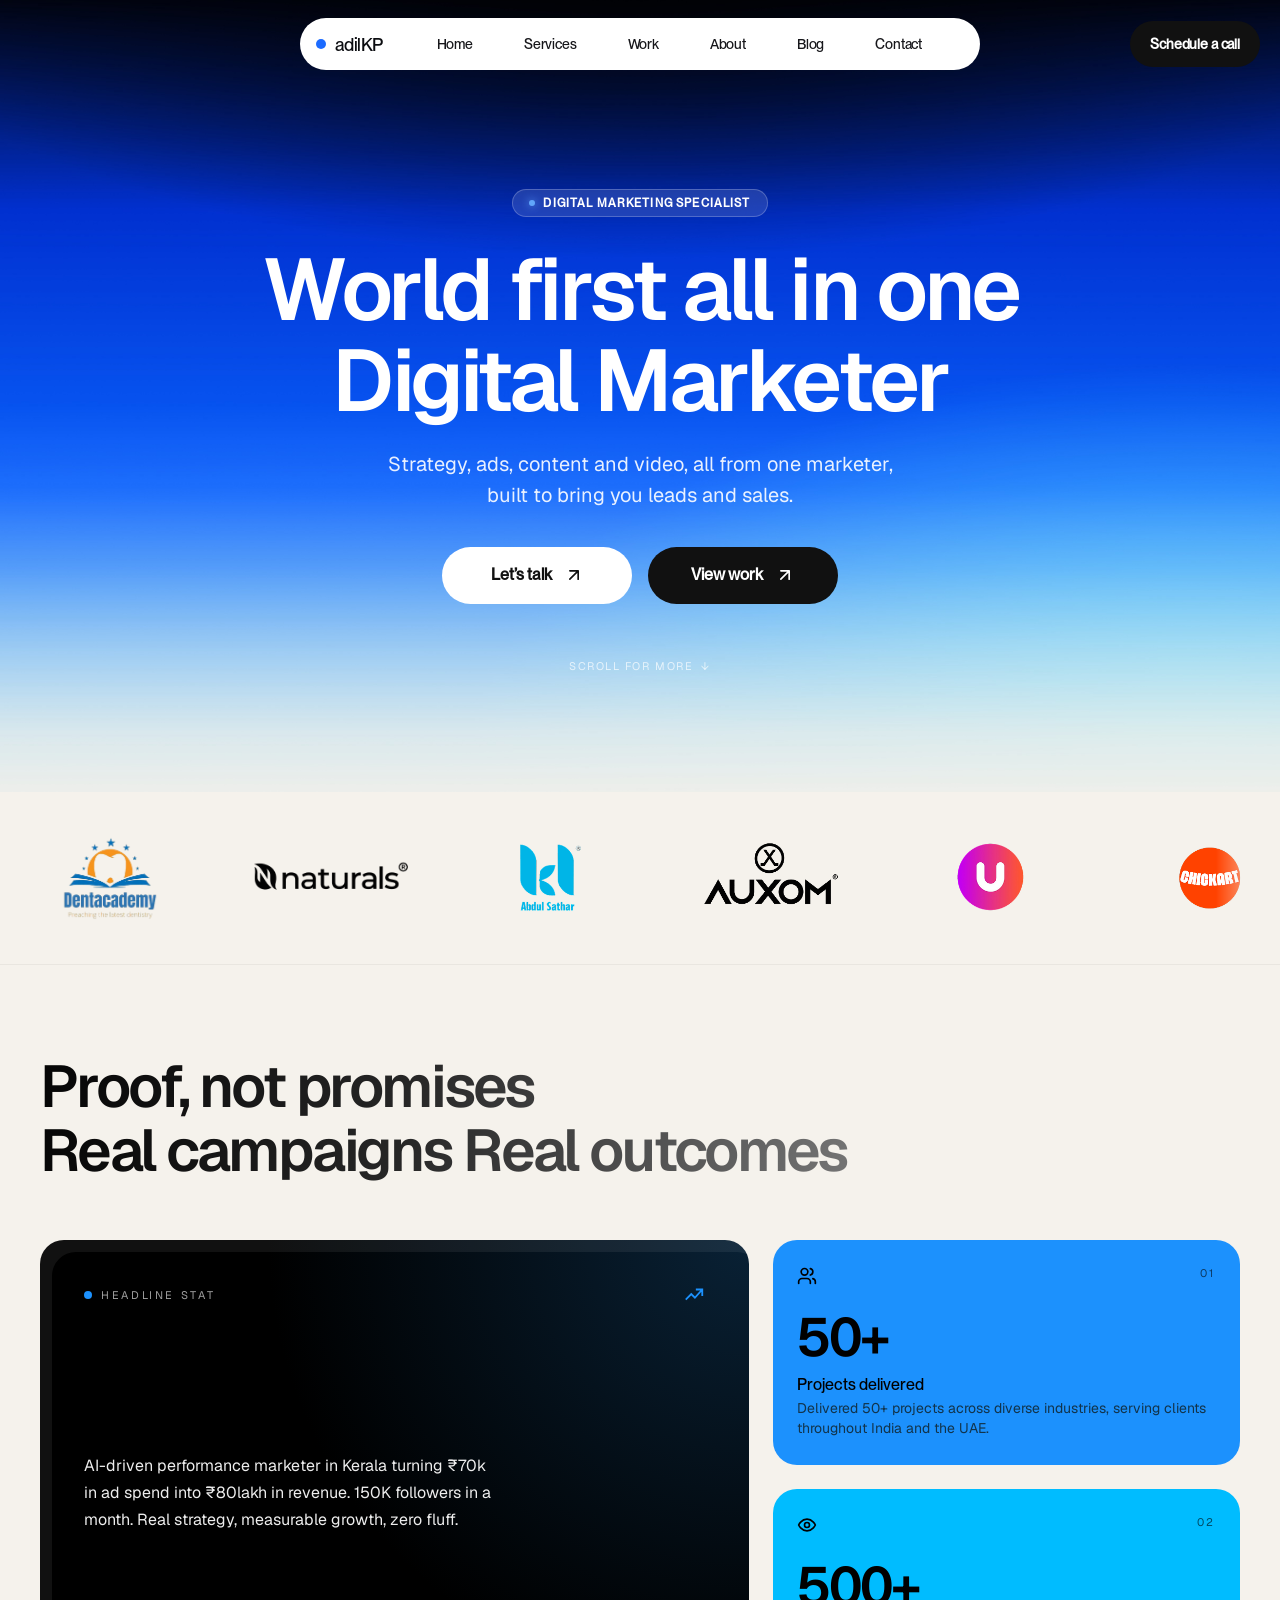
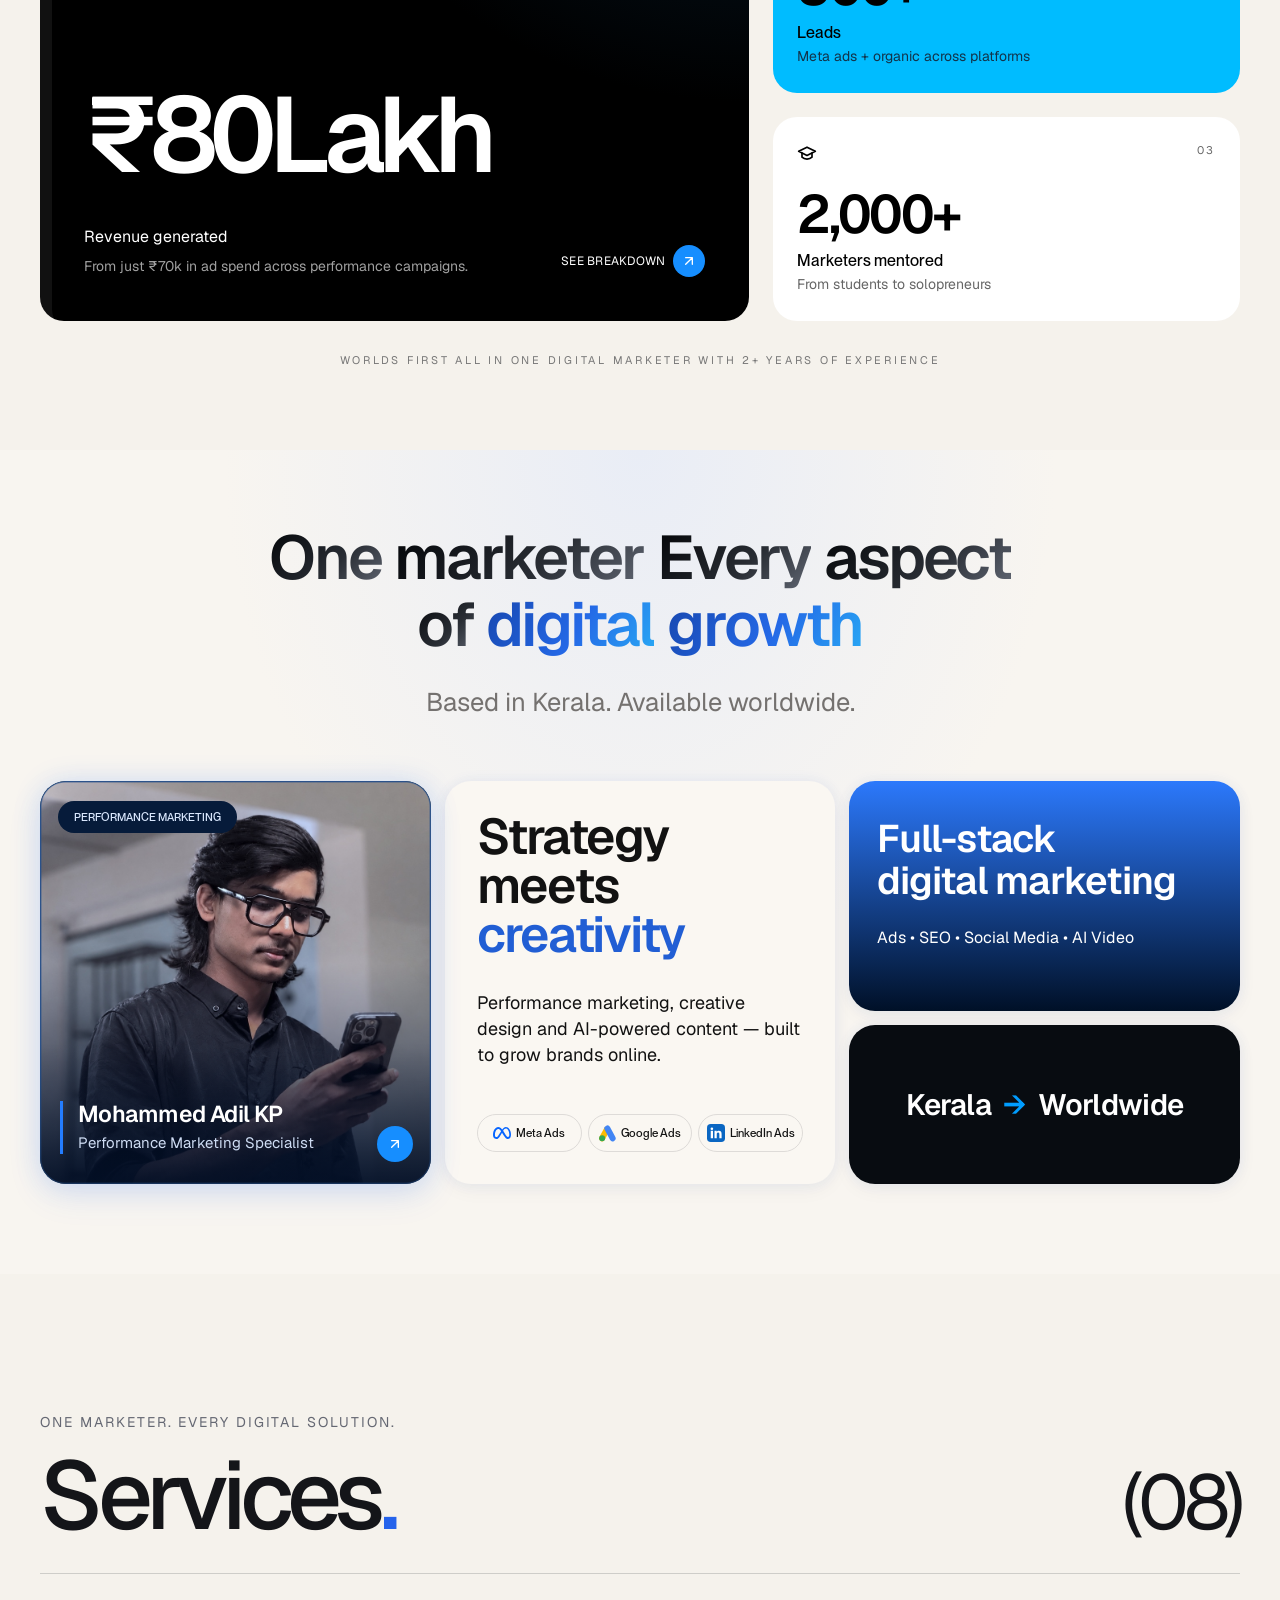
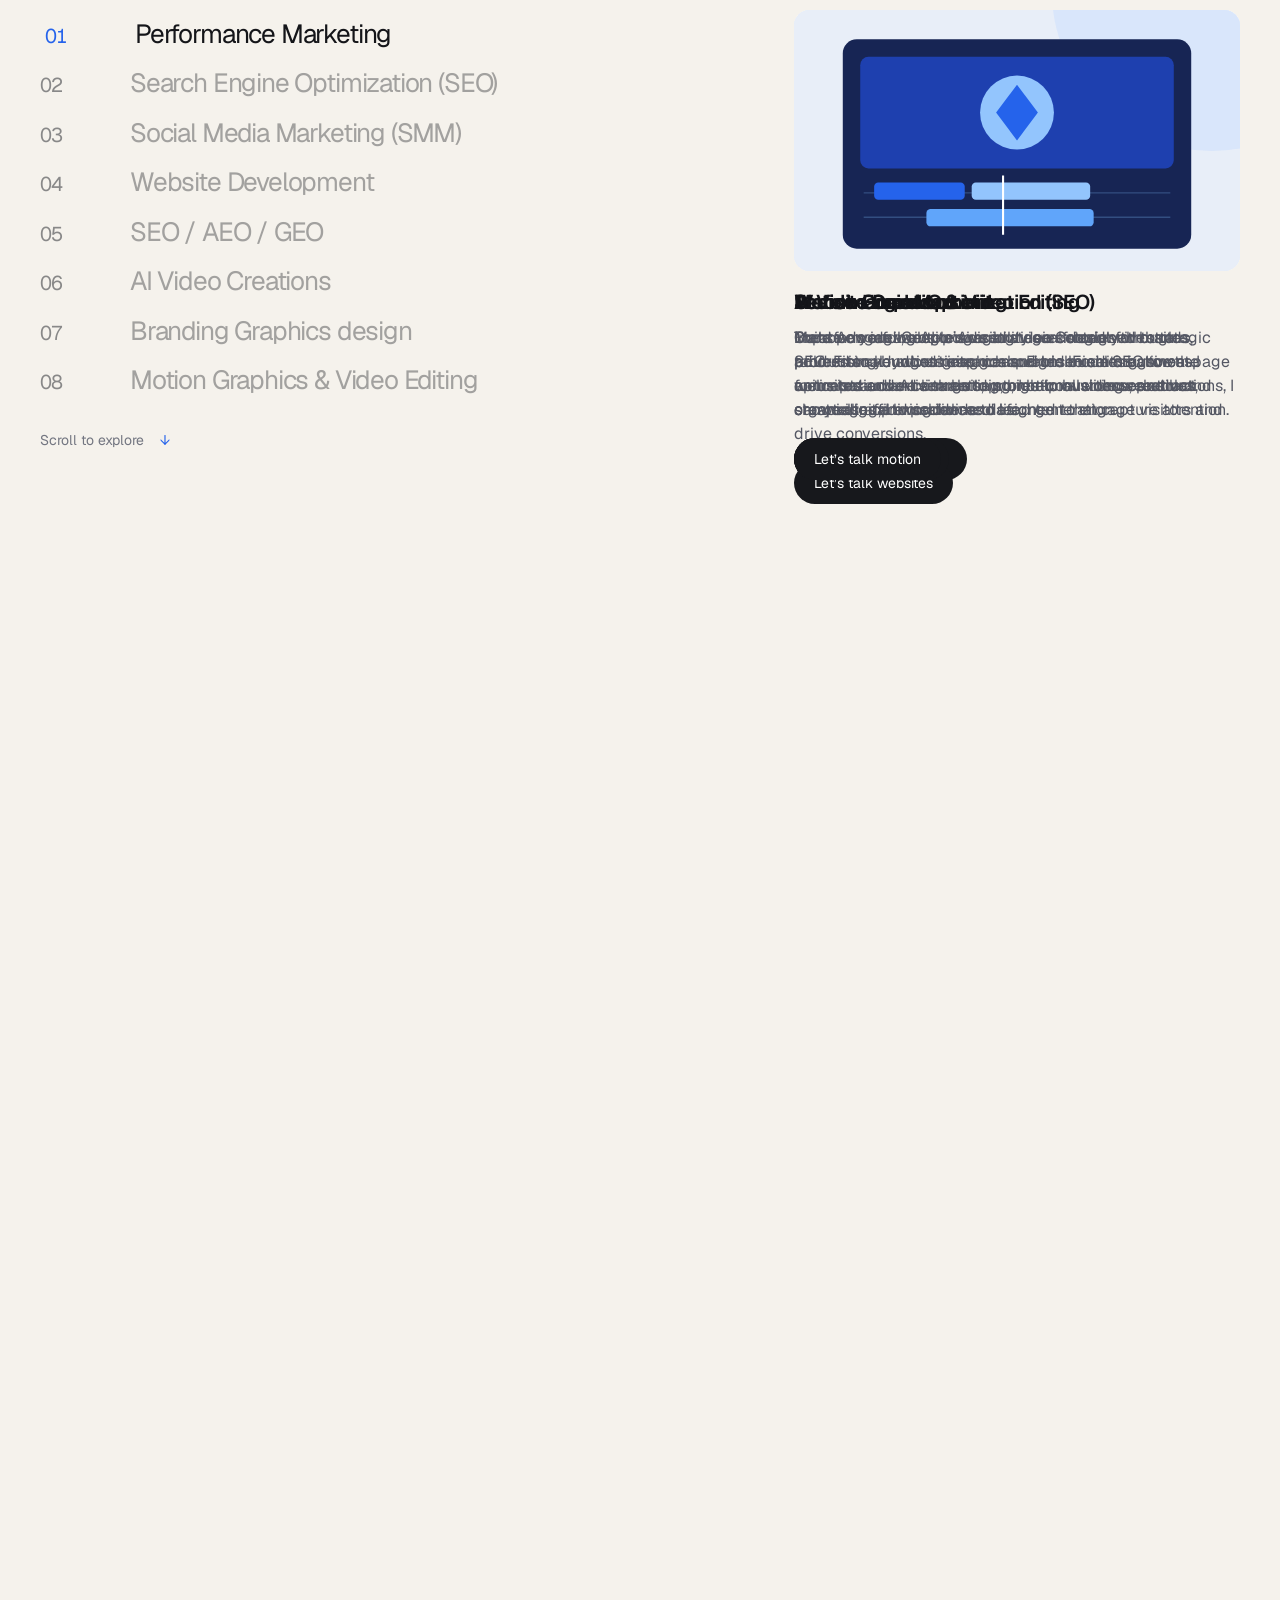
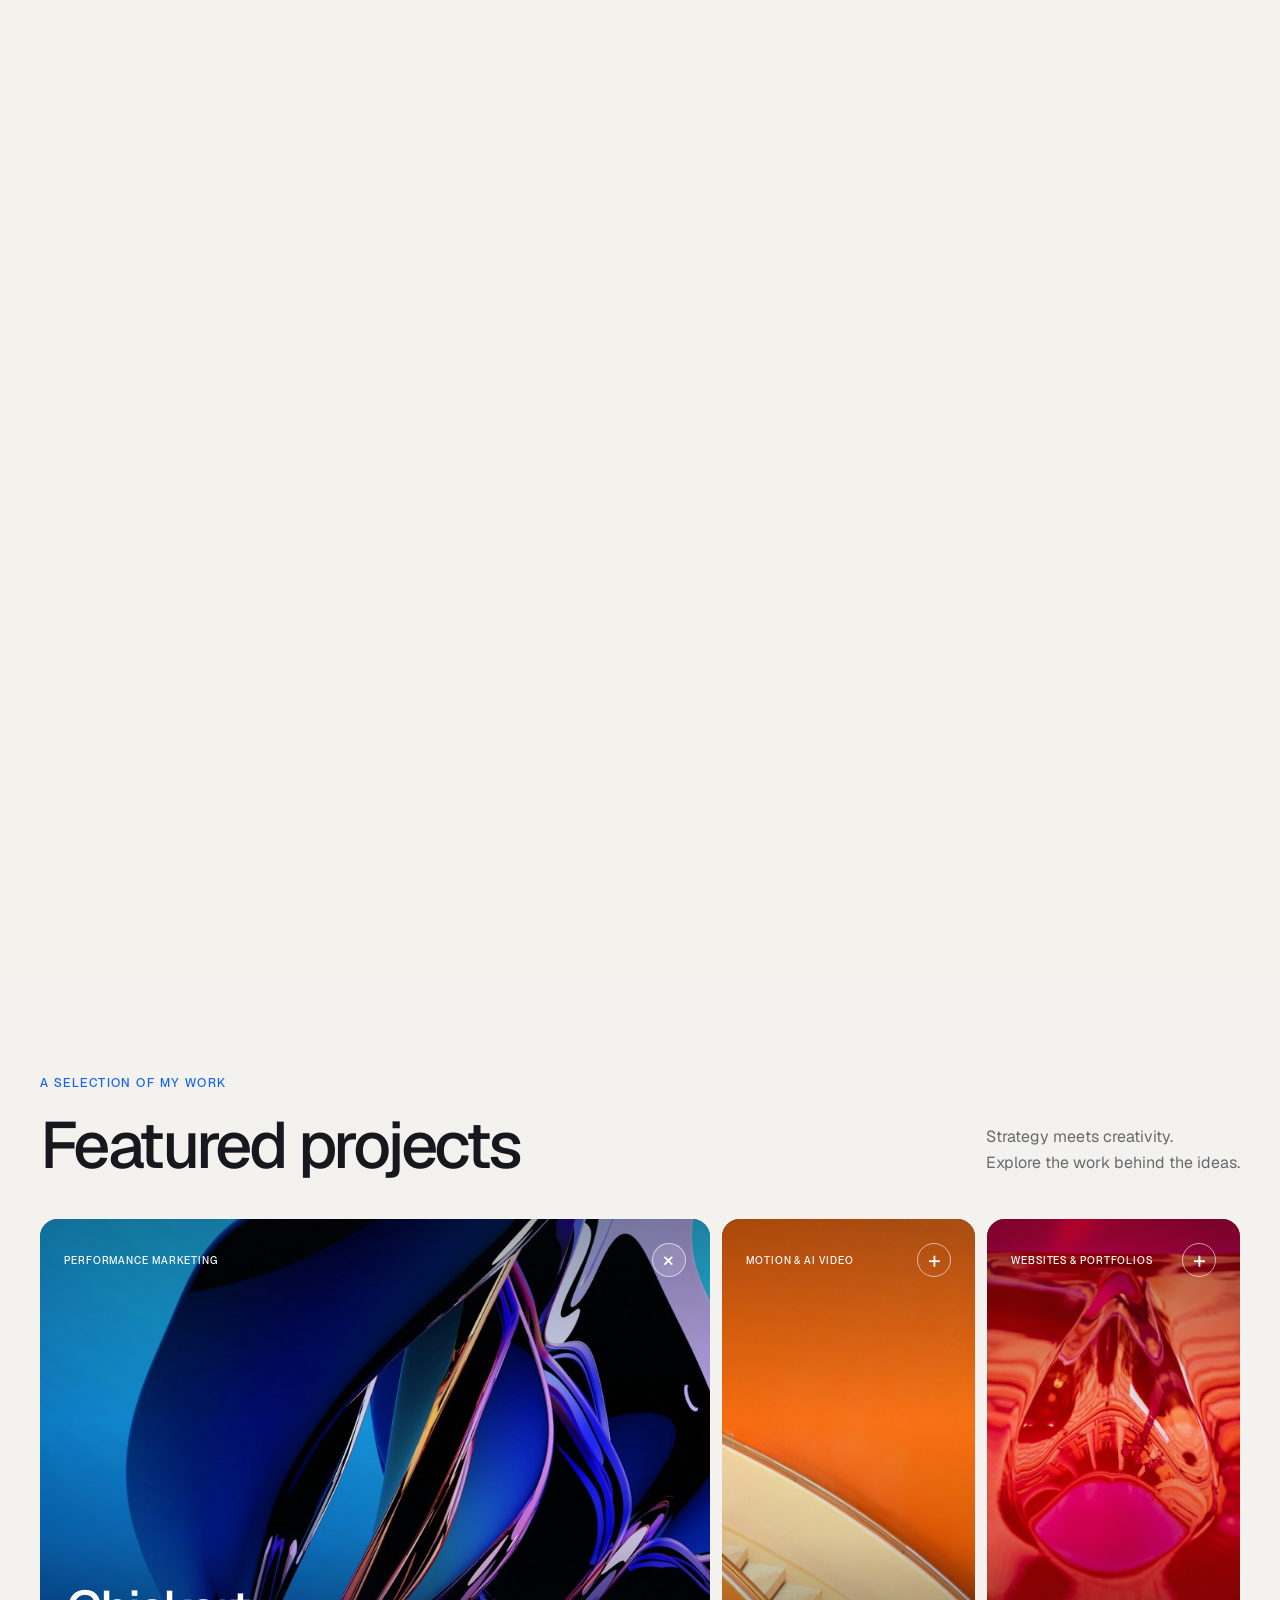
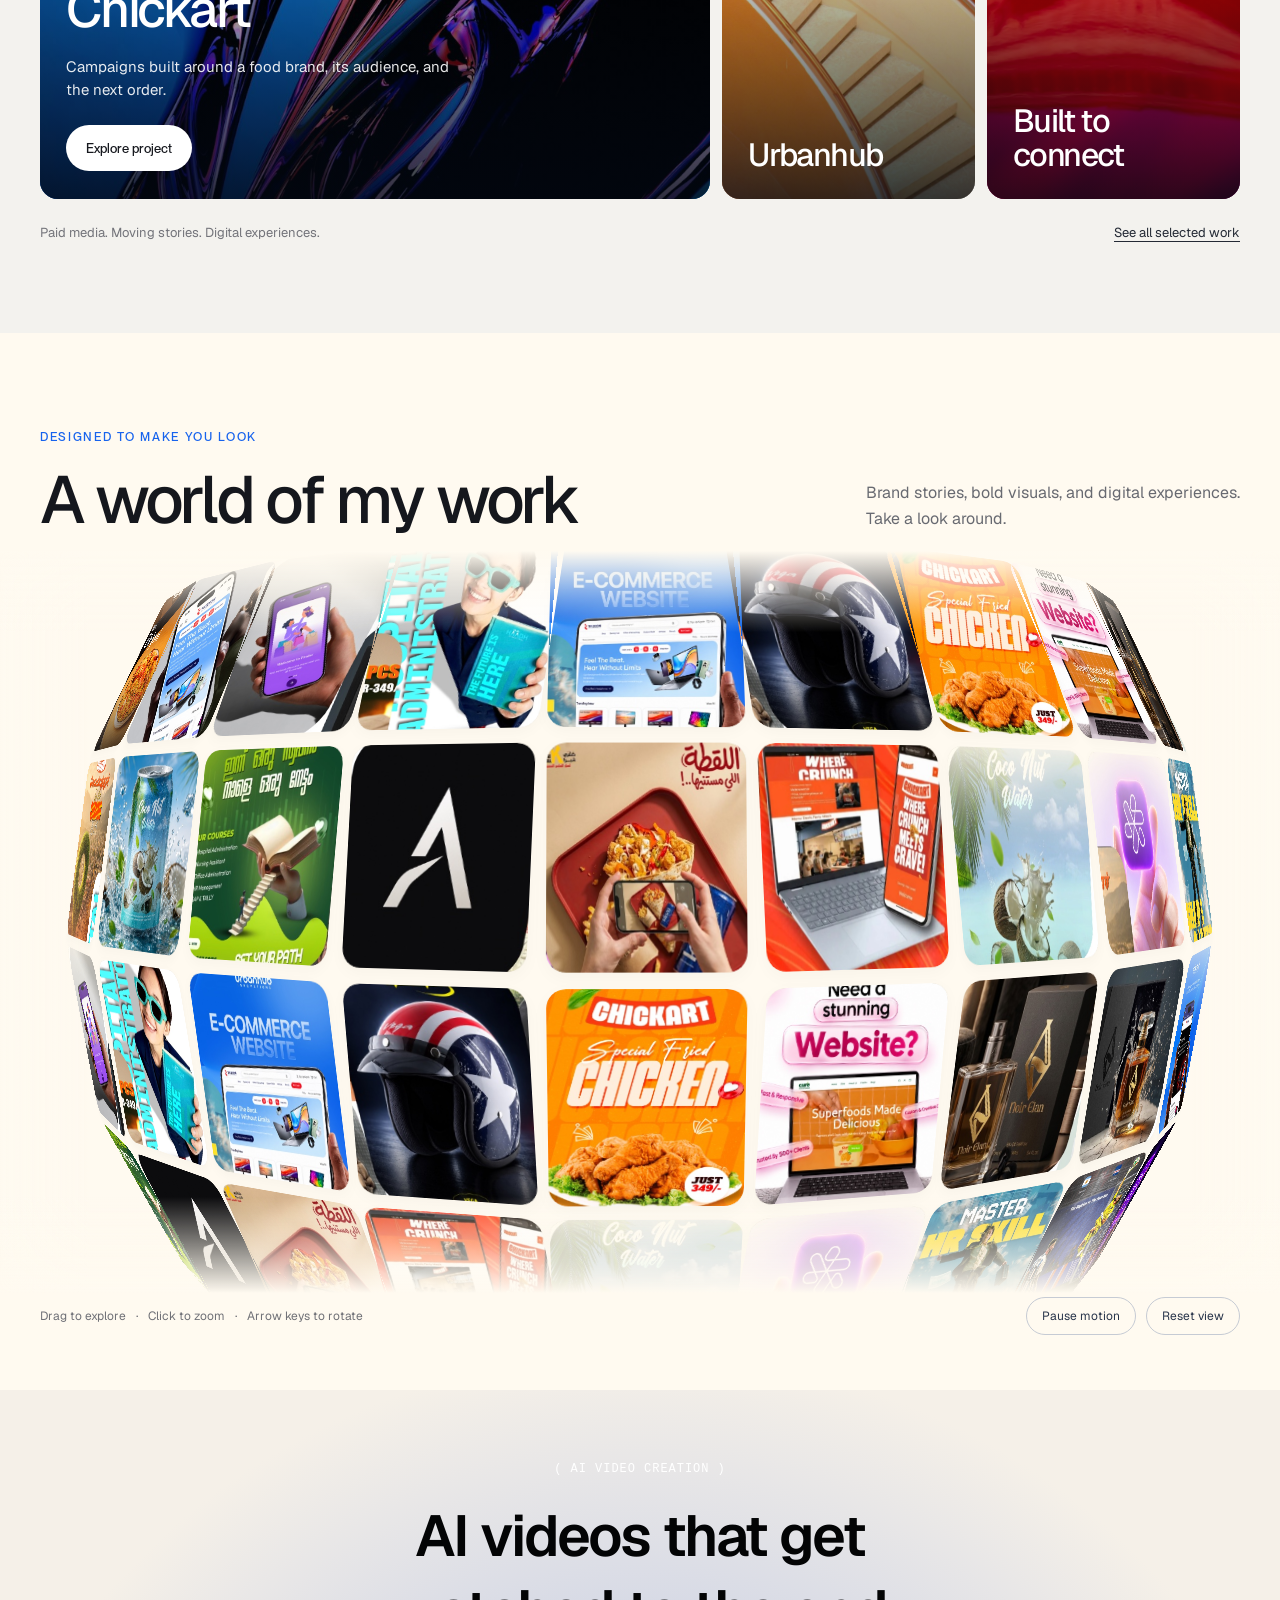
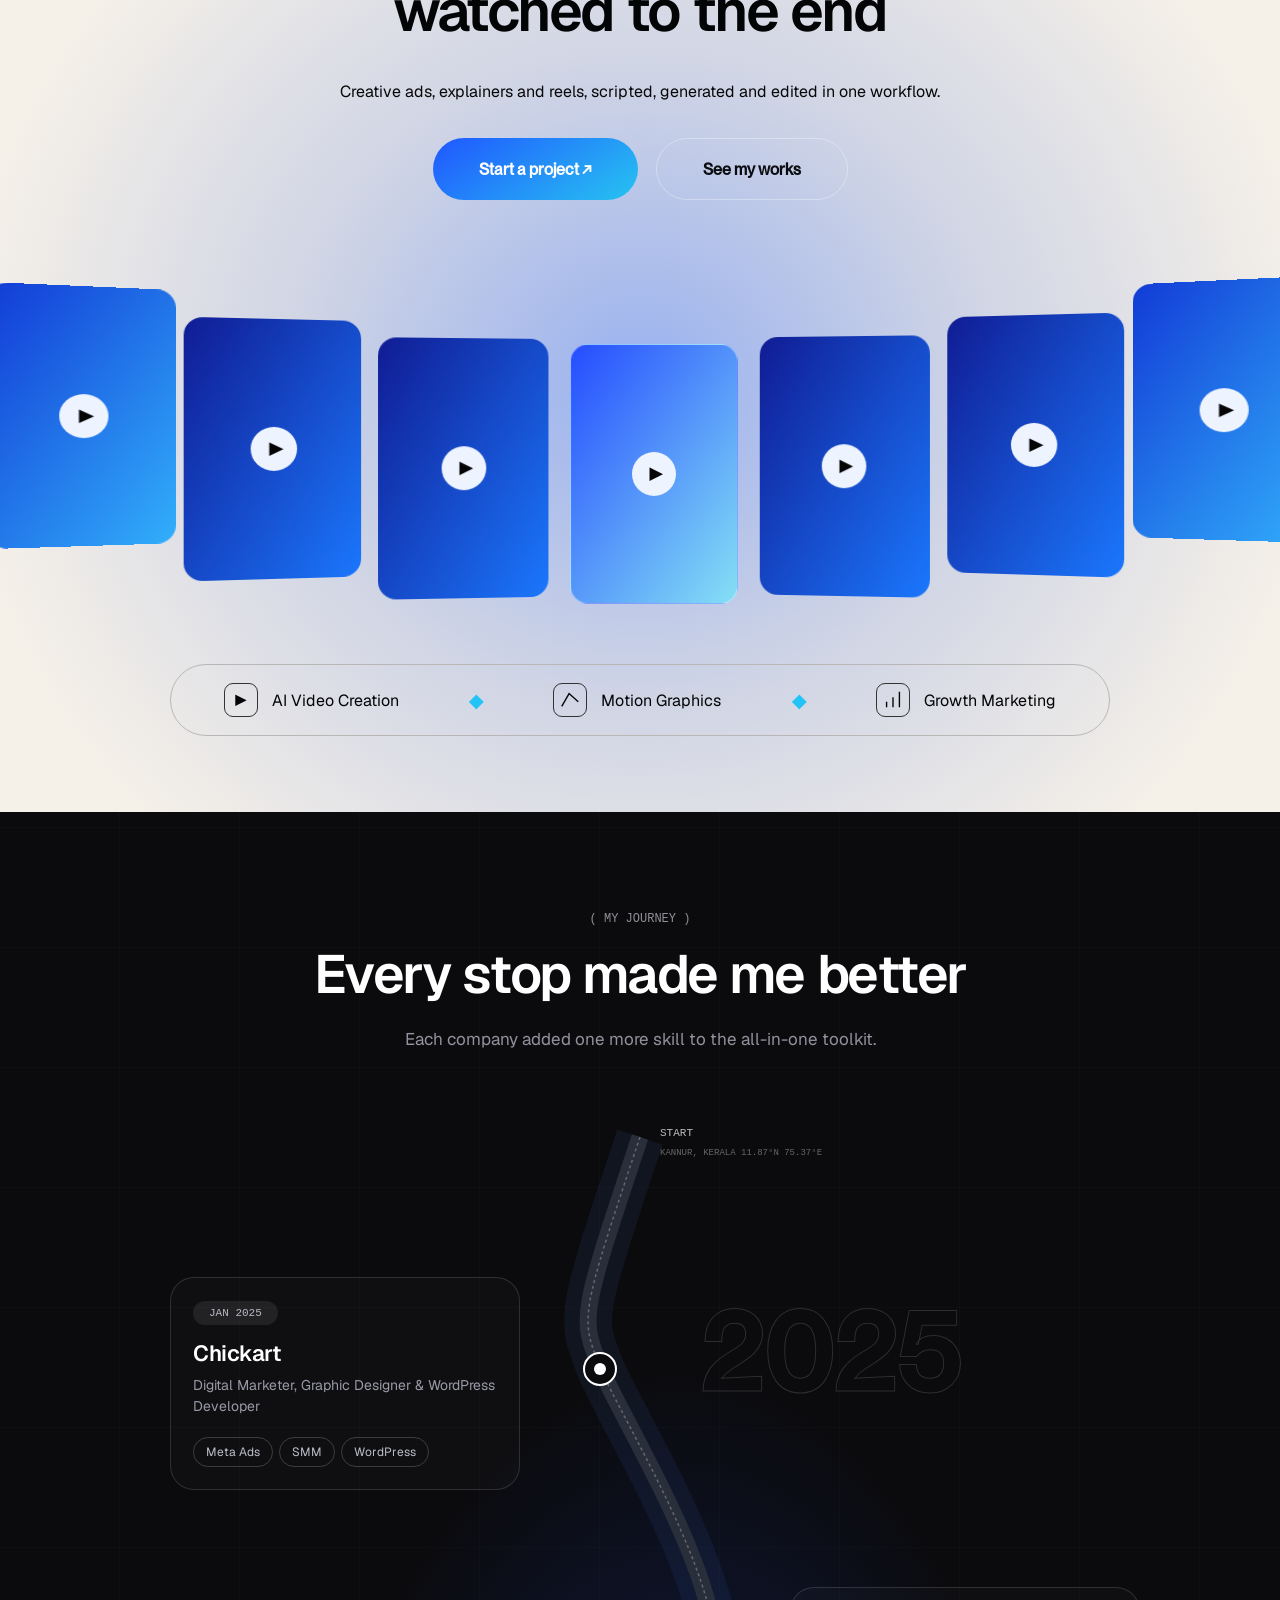
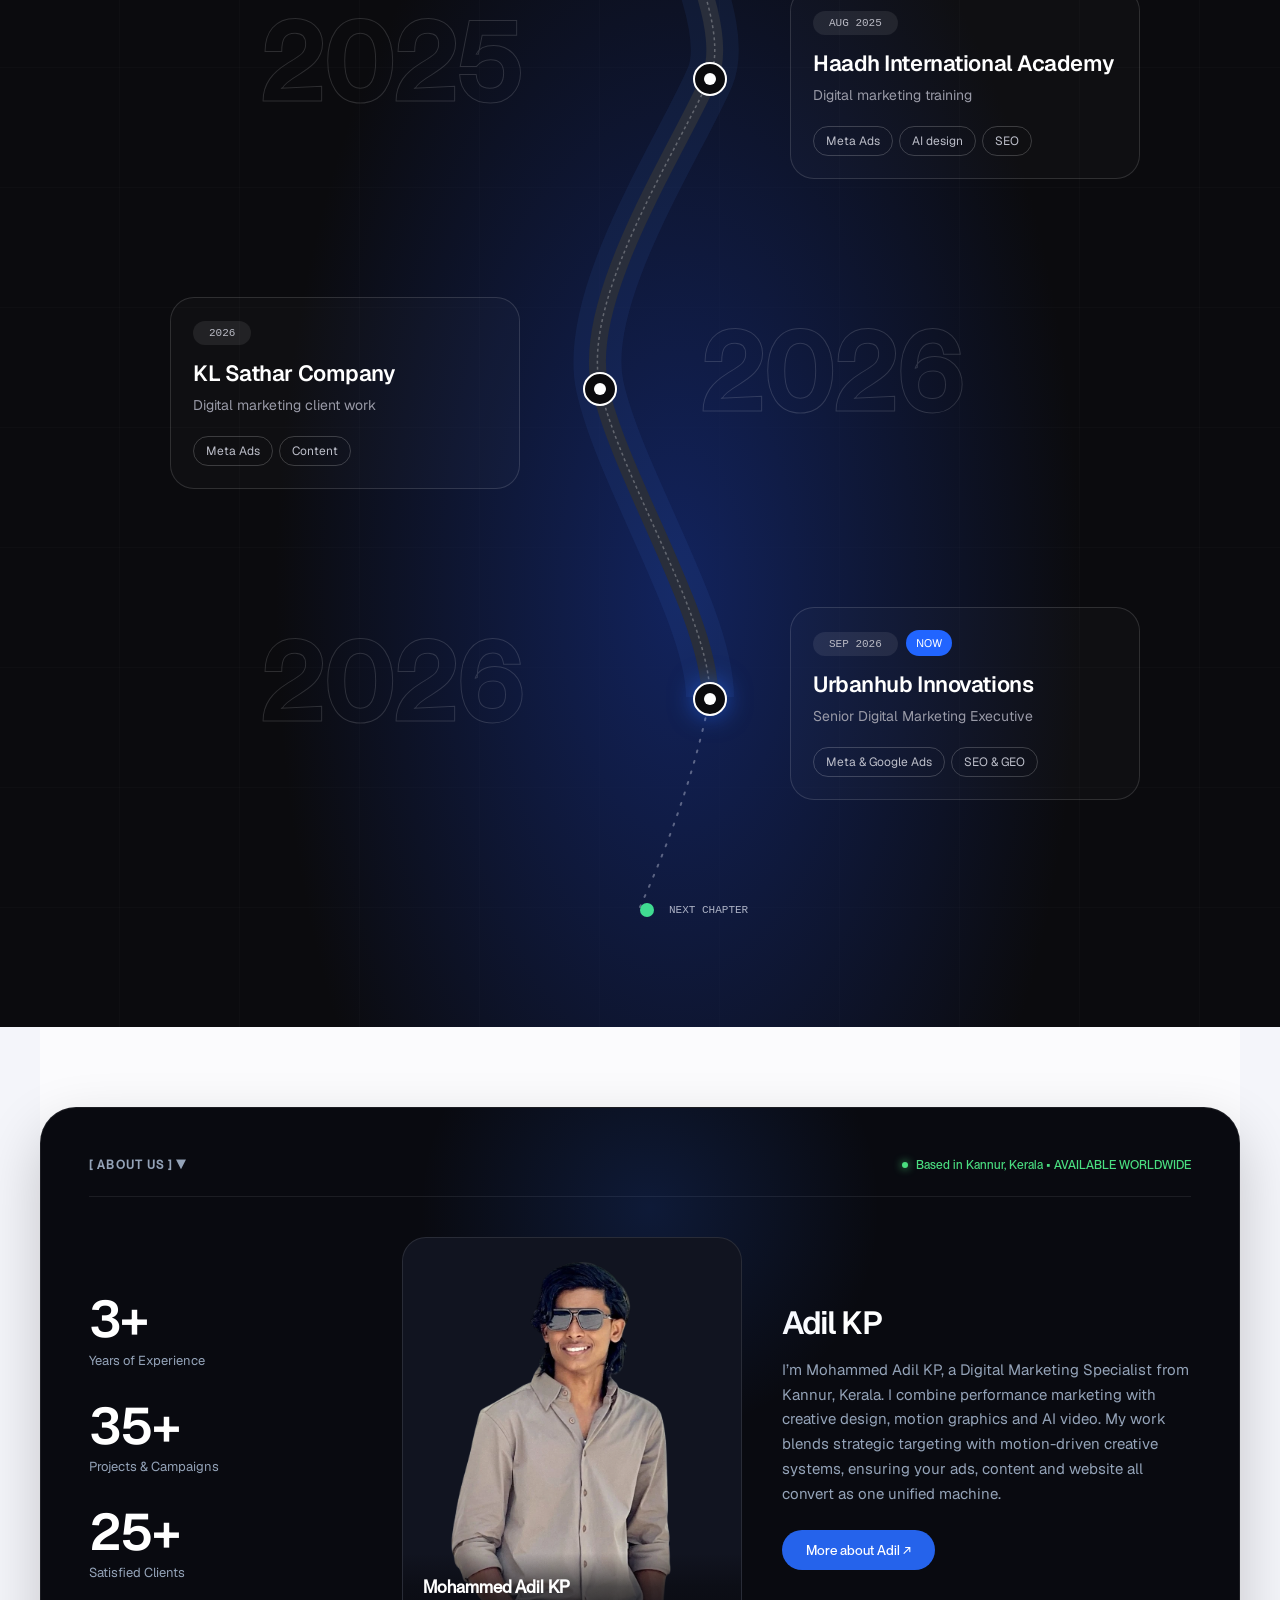
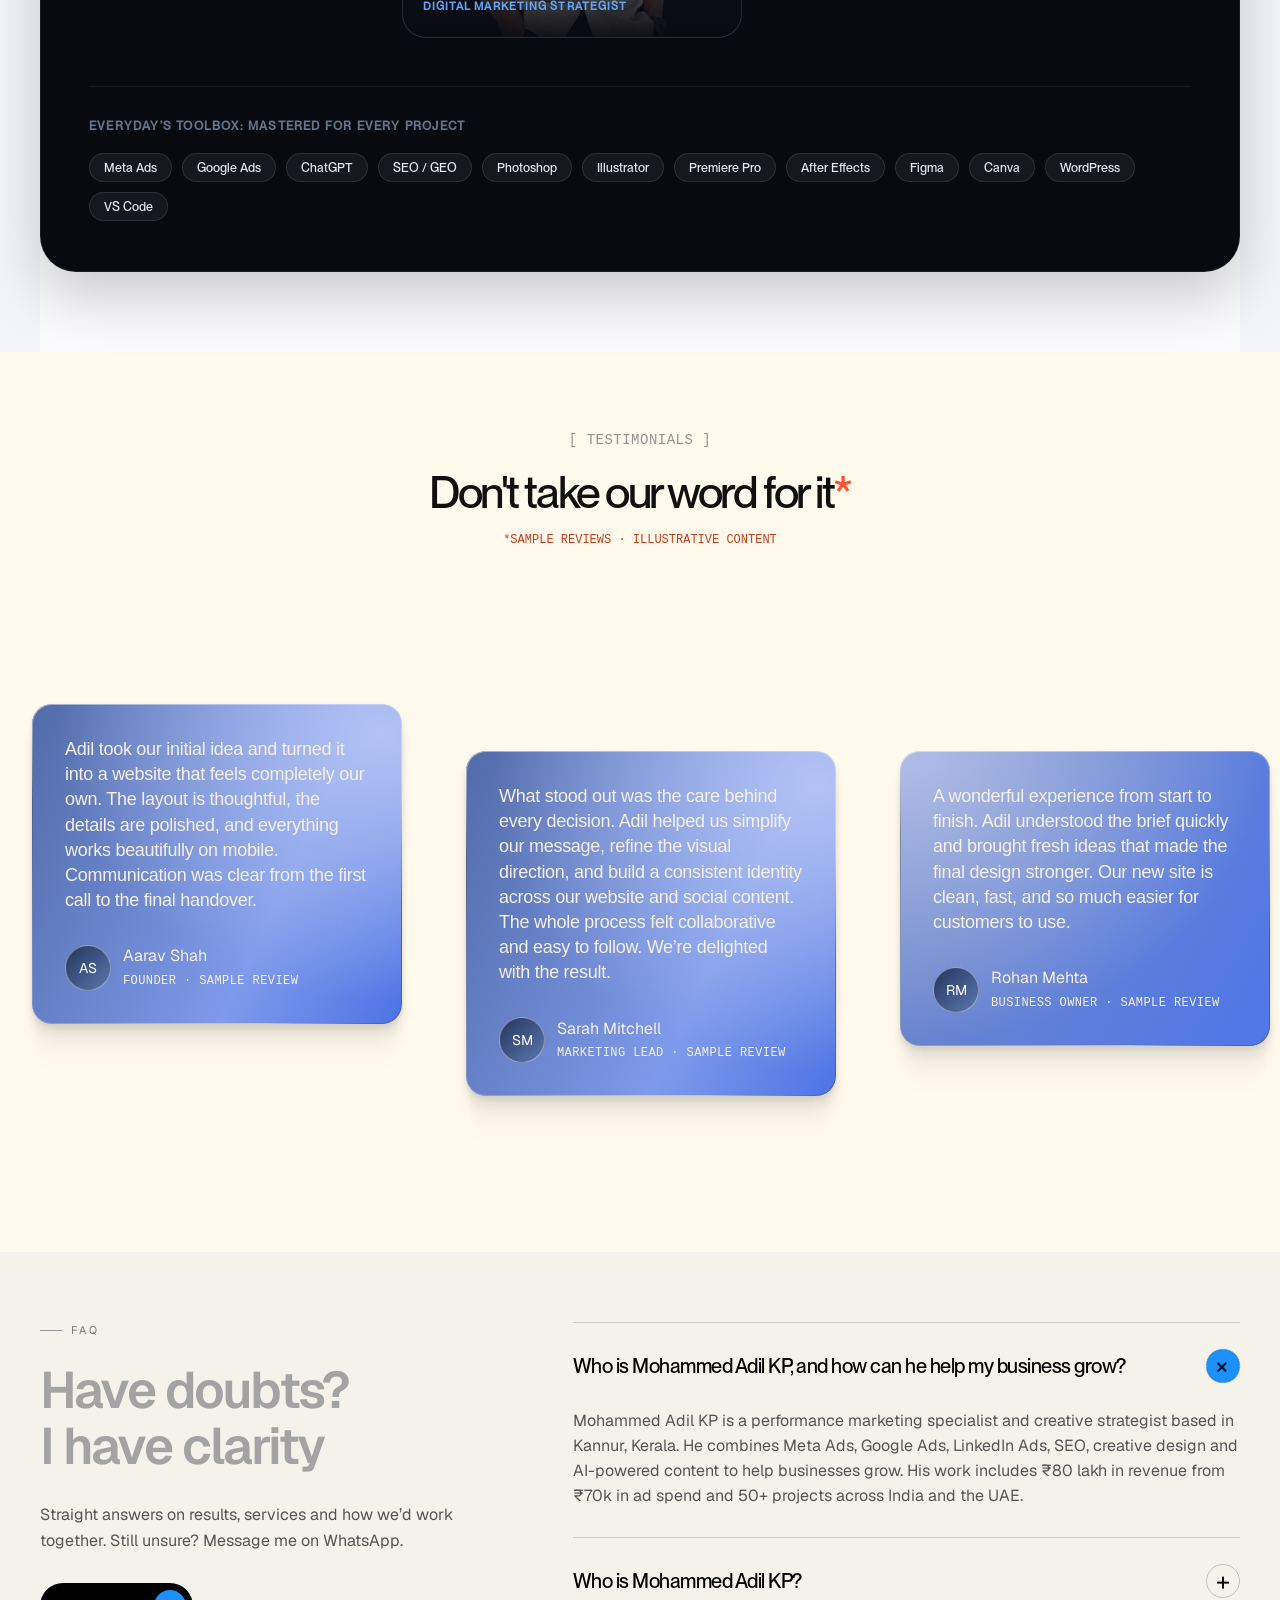
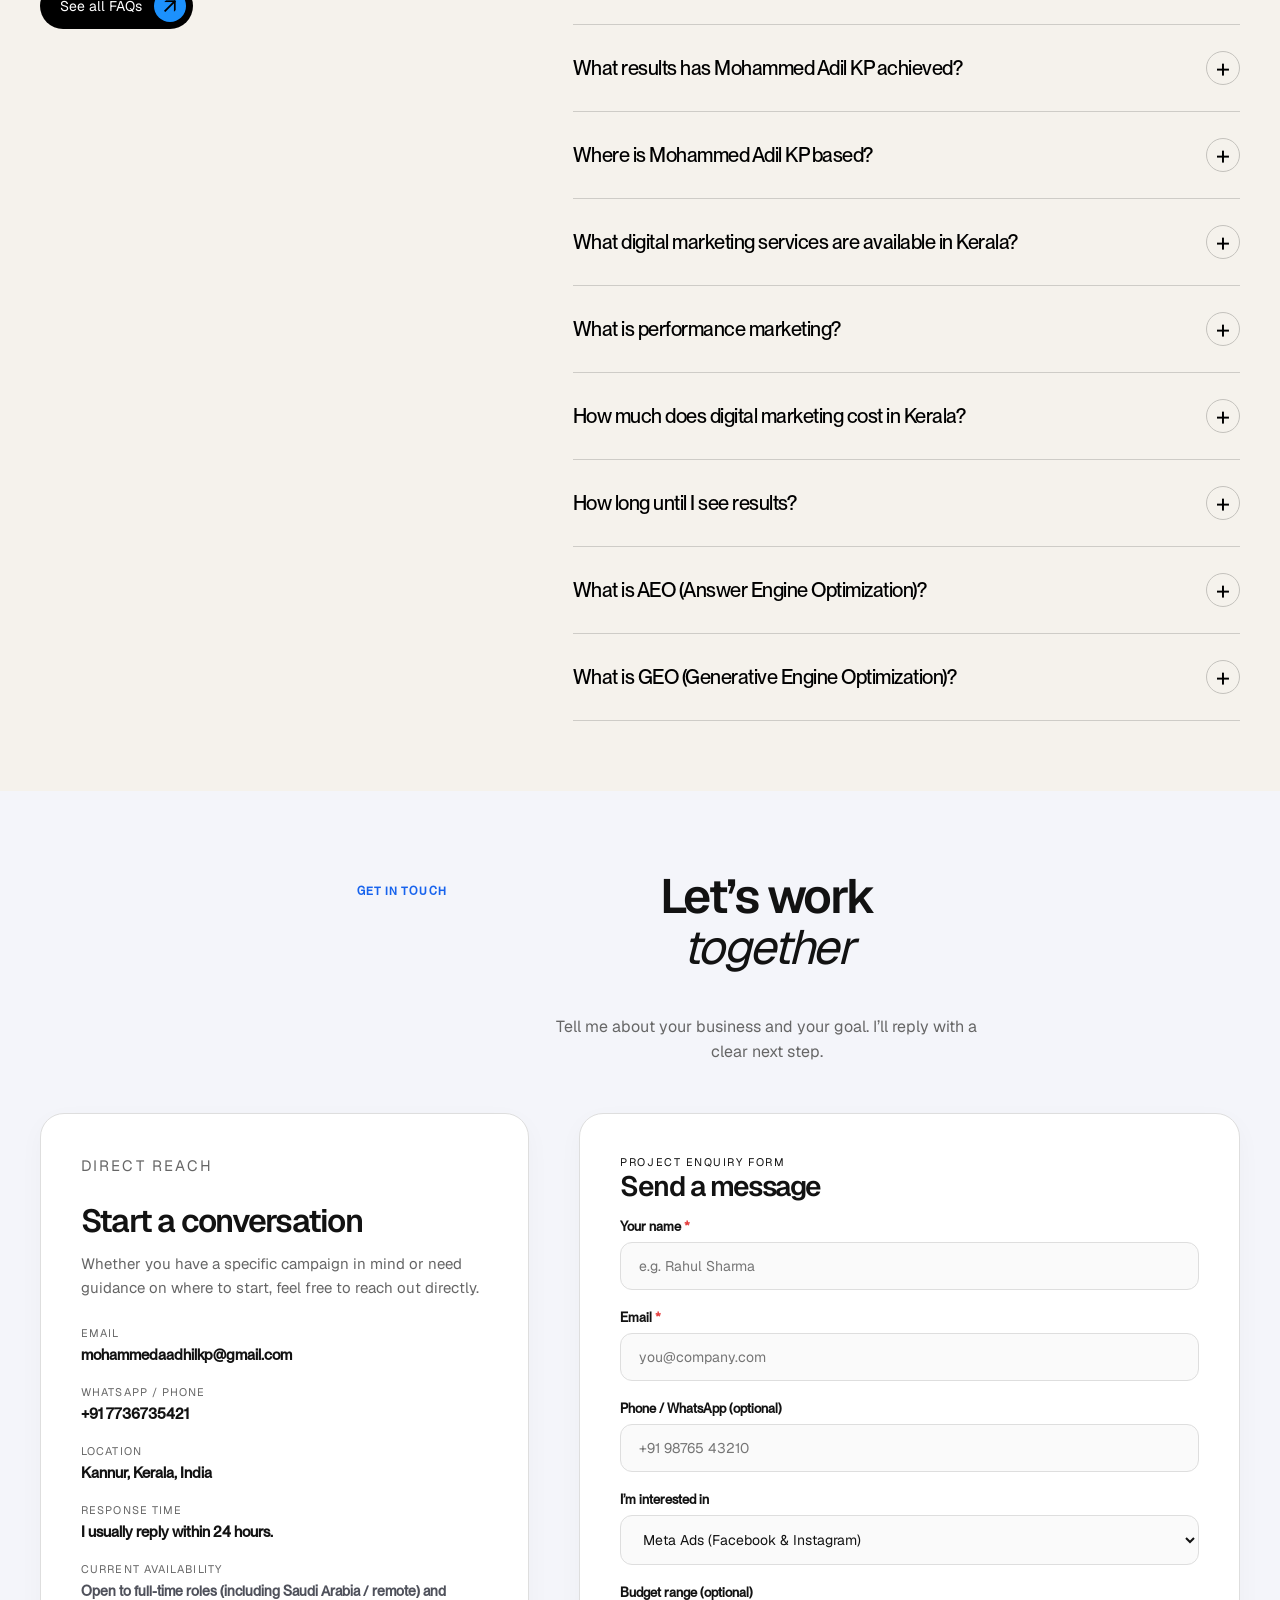
==== commit 7dca3fec: "Add Calendly scheduling and responsive mobile navigation" ====
--- a/index.html
+++ b/index.html
@@ -25,7 +25,7 @@
   <link rel="preload" as="image" href="assets/hero-background.jpg" type="image/jpeg">
   <link rel="icon" href="assets/favicon.svg" type="image/svg+xml">
   <link rel="preload" href="assets/fonts/geist-variable.ttf" as="font" type="font/ttf" crossorigin>
-  <link rel="stylesheet" href="css/style.css?v=34">
+  <link rel="stylesheet" href="css/style.css?v=32">
   <script defer src="js/config.js"></script>
   <script defer src="js/main.js?v=13"></script>
   <script defer src="js/motion.js?v=8"></script>
@@ -183,15 +183,16 @@
         <a href="/about" class="nav-link">About</a>
         <a href="/blog" class="nav-link">Blog</a>
         <a href="/contact" class="nav-link">Contact</a>
+        <a href="https://calendly.com/mohammedaadhilkp" class="mobile-schedule-btn" data-schedule-call target="_blank" rel="noopener noreferrer"><span class="schedule-call-dot" aria-hidden="true"></span>Schedule a call</a>
       </nav>
 
       <div class="header-cta-wrap">
-        <a href="/contact/" class="header-cta-btn">Let’s talk ↗</a>
         <button class="mobile-toggle" aria-label="Toggle navigation" aria-expanded="false" aria-controls="navigation">
           <span></span><span></span><span></span>
         </button>
       </div>
     </div>
+    <a href="https://calendly.com/mohammedaadhilkp" class="header-cta-btn" data-schedule-call target="_blank" rel="noopener noreferrer">Schedule a call</a>
   </header>
 
   <main id="main">
@@ -754,6 +755,7 @@
           </div>
 
           <div class="contact-links" style="margin-top:24px;">
+            <a class="button outline" href="https://calendly.com/mohammedaadhilkp" data-schedule-call target="_blank" rel="noopener noreferrer">Schedule a call</a>
             <a class="button outline" href="https://wa.me/917736735421" target="_blank" rel="noopener noreferrer">
               <span>Chat on WhatsApp ↗</span>
             </a>
--- a/css/style.css
+++ b/css/style.css
@@ -1850,7 +1850,7 @@
   .floating-header { top: 16px; padding-inline: 16px; }
   .header-pill-inner { min-height: 64px; padding: 8px 14px 8px 22px; gap: 12px; }
   .brand-pill { font-size: 21px; }
-  .header-cta-wrap .header-cta-btn { display: none; }
+  .header-cta-wrap .header-cta-btn { display: inline-flex; min-height: 44px; padding: 10px 14px; font-size: 14px; }
   .mobile-toggle { display: flex; align-items: center; justify-content: center; width: 44px; height: 44px; gap: 5px; border-radius: 50%; }
   .mobile-toggle span { width: 23px; height: 2px; }
   .mobile-toggle[aria-expanded="true"] span:nth-child(1) { transform: translateY(7px) rotate(45deg); }
@@ -2706,3 +2706,126 @@
 @media (prefers-reduced-motion: reduce) {
   .service-select, .service-panel { transition: none !important; }
 }
+
+/* Keep scheduling and navigation available together on narrow screens. */
+@media (max-width: 420px) {
+  .floating-header { padding-inline: 8px; }
+  .header-pill-inner { padding-inline: 12px; gap: 8px; }
+  .brand-pill { font-size: 18px; gap: 7px; }
+  .header-cta-wrap { gap: 6px; }
+  .header-cta-wrap .header-cta-btn { padding-inline: 10px; }
+}
+
+/* Compact menu pill with a separate scheduling button on its right. */
+.floating-header { gap: 16px; }
+.floating-header .header-pill-inner {
+  flex: 0 1 720px;
+  width: auto;
+  max-width: 720px;
+  min-height: 52px;
+  padding: 5px 16px;
+  gap: 16px;
+}
+.header-pill-inner .brand-pill { font-size: 18px; }
+.header-pill-inner .nav-pill-track { gap: 2px; }
+.header-pill-inner .nav-pill-track .nav-link { padding: 10px; font-size: 14px; }
+.floating-header > .header-cta-btn {
+  pointer-events: auto;
+  flex-shrink: 0;
+  min-height: 46px;
+  padding: 12px 20px;
+  font-size: 14px;
+  justify-content: center;
+}
+@media (min-width: 901px) {
+  .floating-header { justify-content: center; }
+  .floating-header .header-pill-inner {
+    flex: none;
+    width: min(680px, calc(100% - 320px));
+    max-width: 680px;
+    gap: 12px;
+  }
+  .header-pill-inner .nav-pill-track .nav-link { padding-inline: 7px; }
+  .header-pill-inner .header-cta-wrap { display: none; }
+  .floating-header > .header-cta-btn {
+    position: absolute;
+    right: 20px;
+    top: 50%;
+    transform: translateY(-50%);
+  }
+  .floating-header > .header-cta-btn:hover { transform: translateY(calc(-50% - 1px)); }
+}
+@media (max-width: 900px) {
+  .floating-header { justify-content: space-between; gap: 12px; }
+  .floating-header .header-pill-inner { flex: 0 1 220px; min-height: 50px; padding: 5px 12px; gap: 12px; }
+  .floating-header > .header-cta-btn { min-height: 44px; padding: 10px 16px; }
+  .header-pill-inner .nav-pill-track.is-open { width: min(320px, calc(100vw - 32px)); right: auto; }
+}
+@media (max-width: 420px) {
+  .floating-header { gap: 8px; }
+  .floating-header .header-pill-inner { flex-basis: 170px; gap: 8px; }
+  .floating-header > .header-cta-btn { padding-inline: 12px; }
+}
+
+/* Mobile scheduling lives inside the expanded menu. */
+.mobile-schedule-btn { display: none; }
+@media (max-width: 900px) {
+  .floating-header { justify-content: center; }
+  .floating-header .header-pill-inner { flex: 0 1 320px; width: min(320px, 100%); }
+  .floating-header > .header-cta-btn { display: none; }
+  .header-pill-inner .nav-pill-track.is-open {
+    position: fixed;
+    inset: 0;
+    width: 100%;
+    height: 100dvh;
+    max-height: none;
+    border: 0;
+    border-radius: 0;
+    padding: 110px 28px max(32px, env(safe-area-inset-bottom));
+    background: linear-gradient(160deg, #100334, #09031b);
+    box-shadow: none;
+    gap: 6px;
+    align-items: stretch;
+    overflow-y: auto;
+    z-index: 1;
+  }
+  .header-pill-inner .nav-pill-track.is-open .nav-link {
+    flex-shrink: 0;
+    width: 100%;
+    padding: 10px 0;
+    color: #fff;
+    font-size: clamp(26px, 5vw, 36px);
+    line-height: 1.3;
+    justify-content: flex-start;
+  }
+  .nav-pill-track.is-open .nav-hover-box { display: none; }
+  .nav-pill-track.is-open .mobile-schedule-btn {
+    display: inline-flex;
+    flex-shrink: 0;
+    align-self: flex-start;
+    align-items: center;
+    gap: 12px;
+    margin-top: auto;
+    min-height: 54px;
+    padding: 12px 22px;
+    border-radius: 999px;
+    background: #fff;
+    color: #16121e;
+    font-size: 18px;
+    text-decoration: none;
+  }
+  .schedule-call-dot {
+    width: 22px;
+    height: 22px;
+    border: 5px solid #fbe5f6;
+    border-radius: 50%;
+    background: linear-gradient(100deg, #e600d8, #ff7249);
+    box-shadow: 0 0 0 1px #f7c9ed;
+  }
+  body:has(.nav-pill-track.is-open) { overflow: hidden; }
+  .floating-header:has(.nav-pill-track.is-open) .header-pill-inner { background: transparent; box-shadow: none; }
+  .header-pill-inner:has(.nav-pill-track.is-open) .brand-pill,
+  .header-pill-inner:has(.nav-pill-track.is-open) .header-cta-wrap { position: relative; z-index: 2; }
+  .header-pill-inner:has(.nav-pill-track.is-open) .brand-pill { color: #fff; }
+  .header-pill-inner:has(.nav-pill-track.is-open) .mobile-toggle span { background: #fff; }
+}
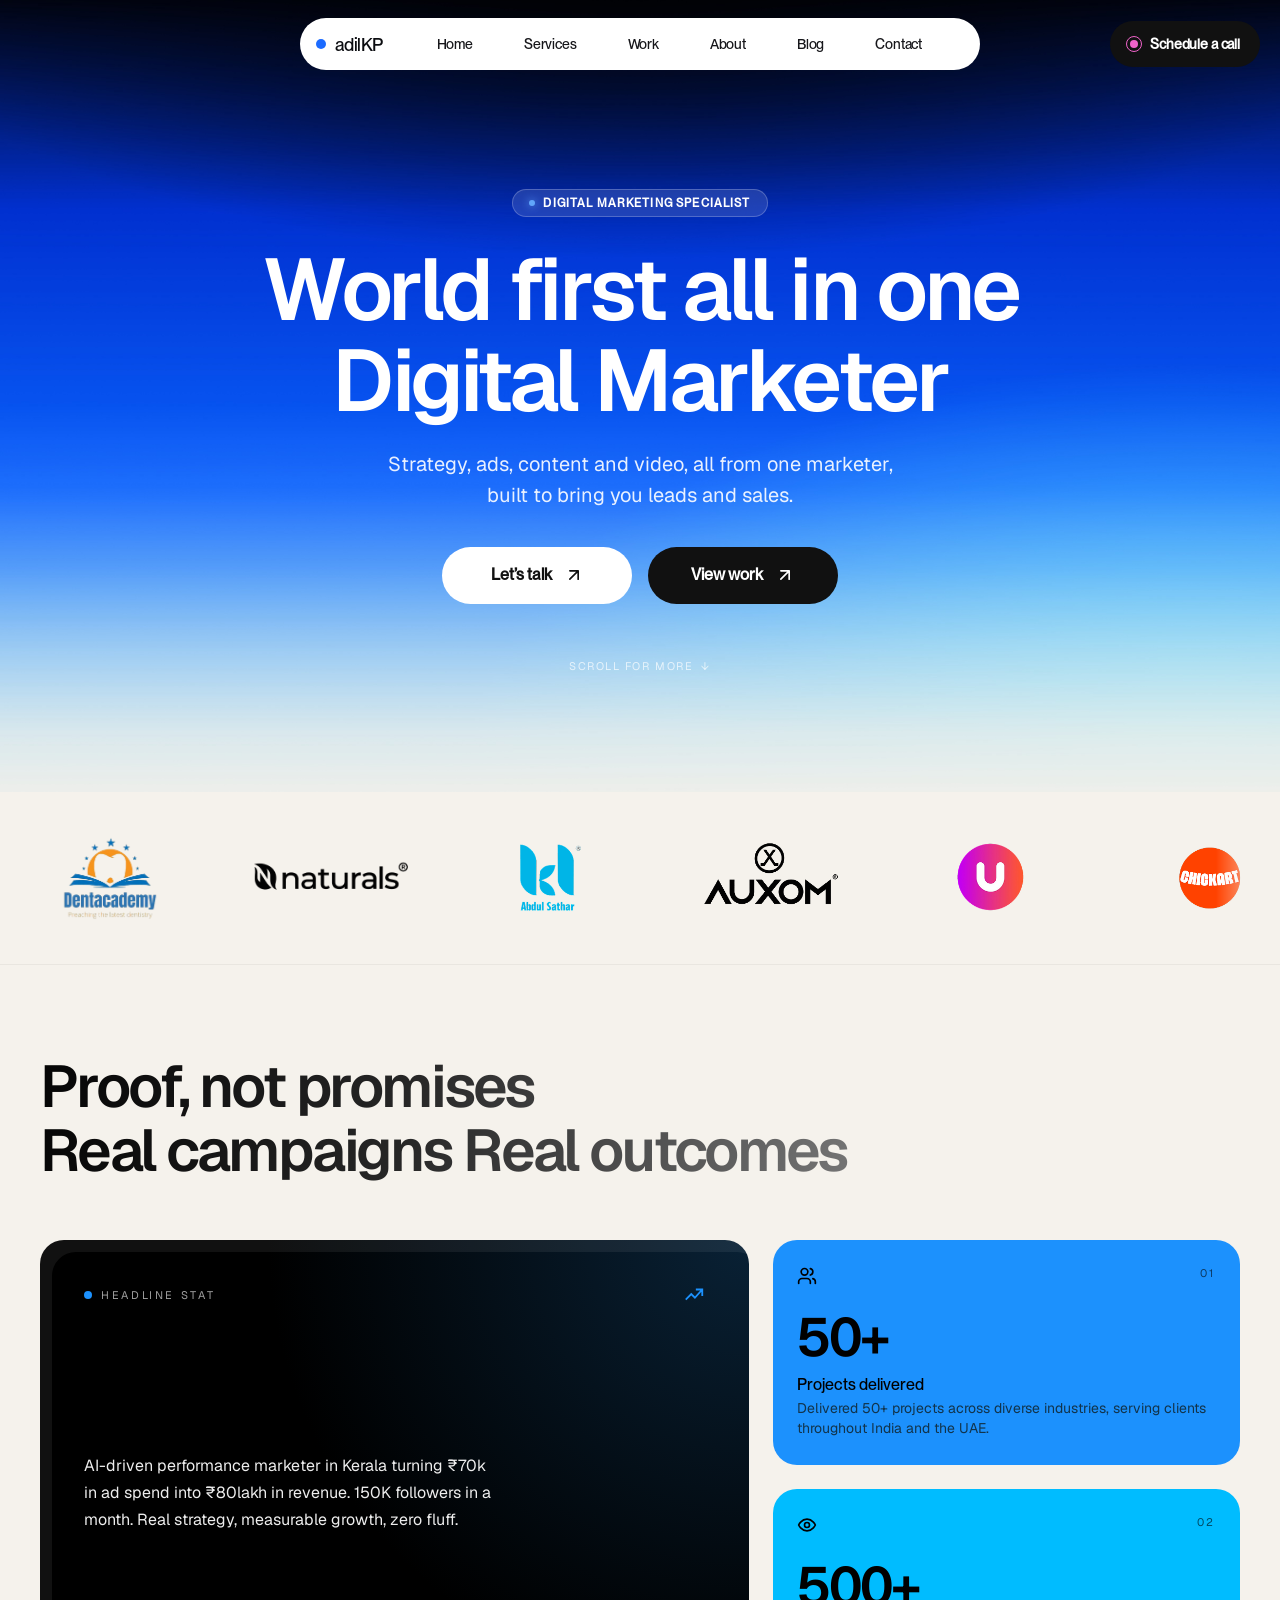
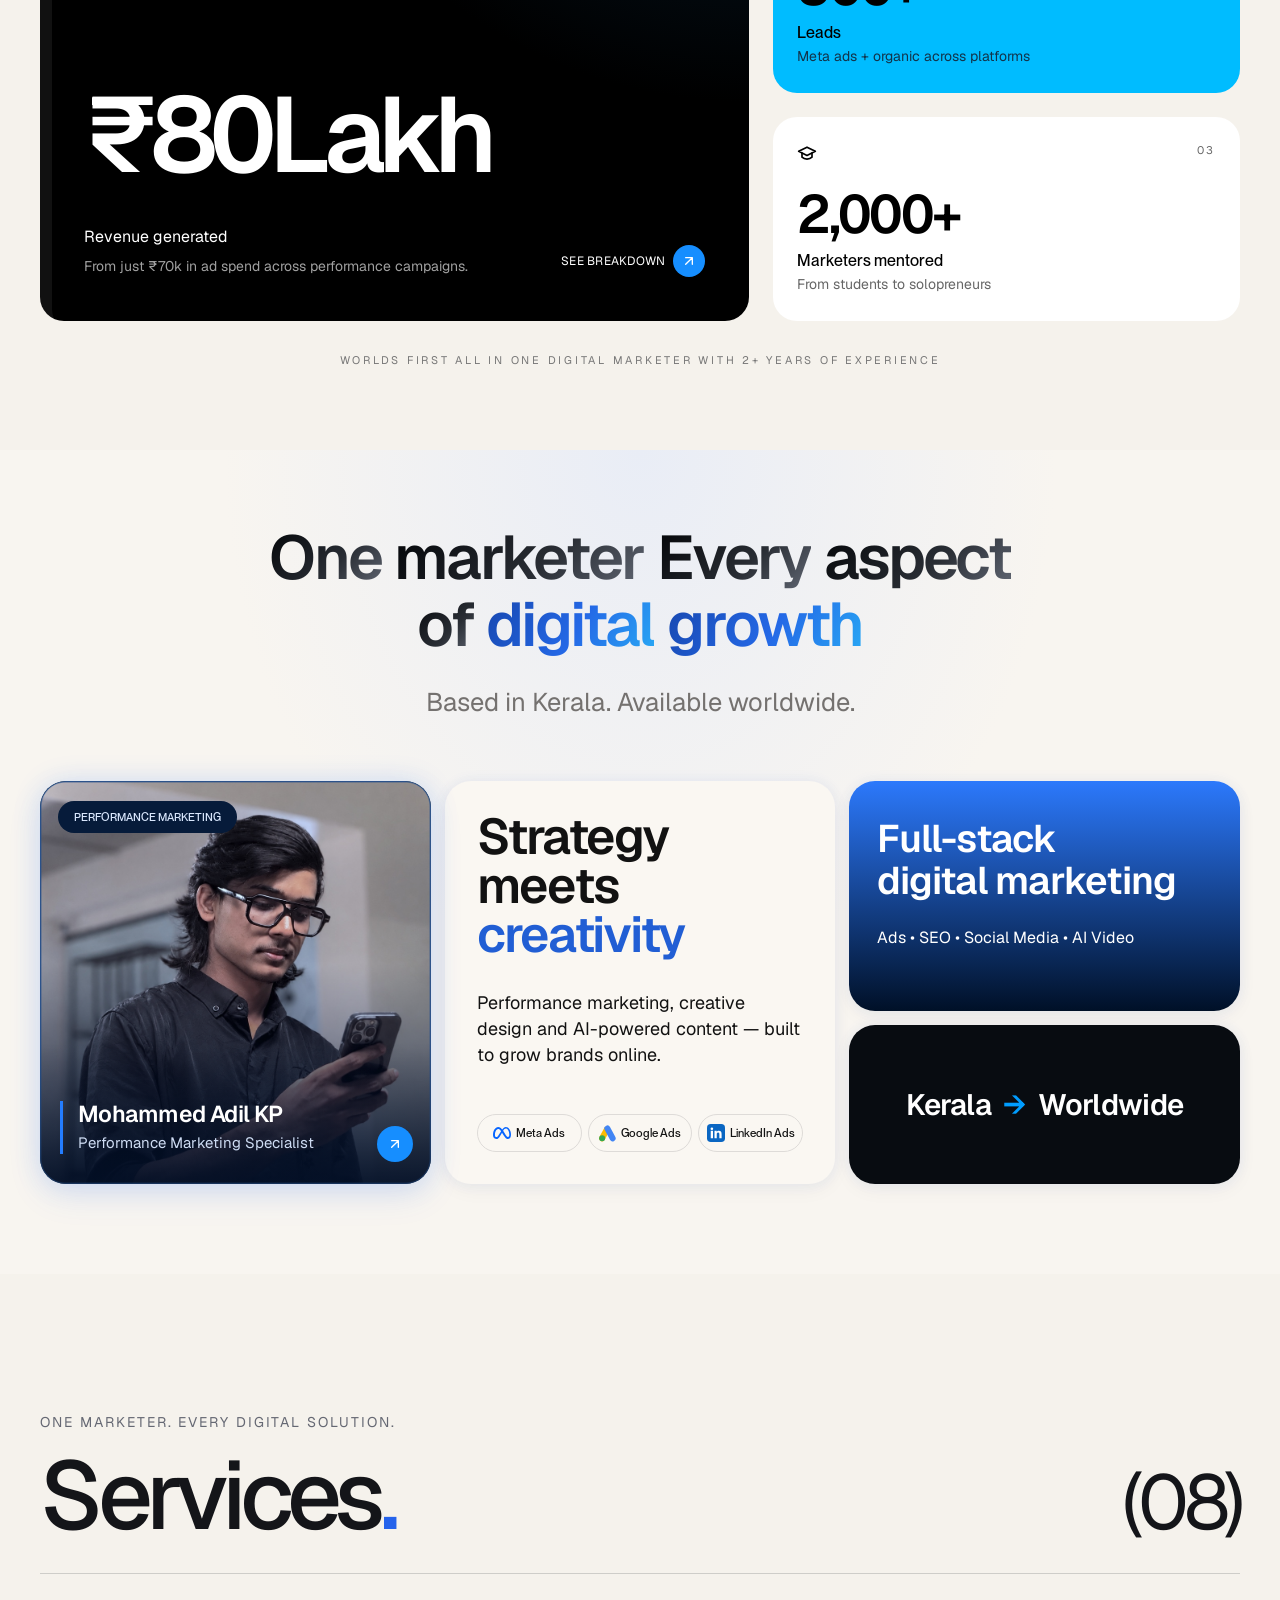
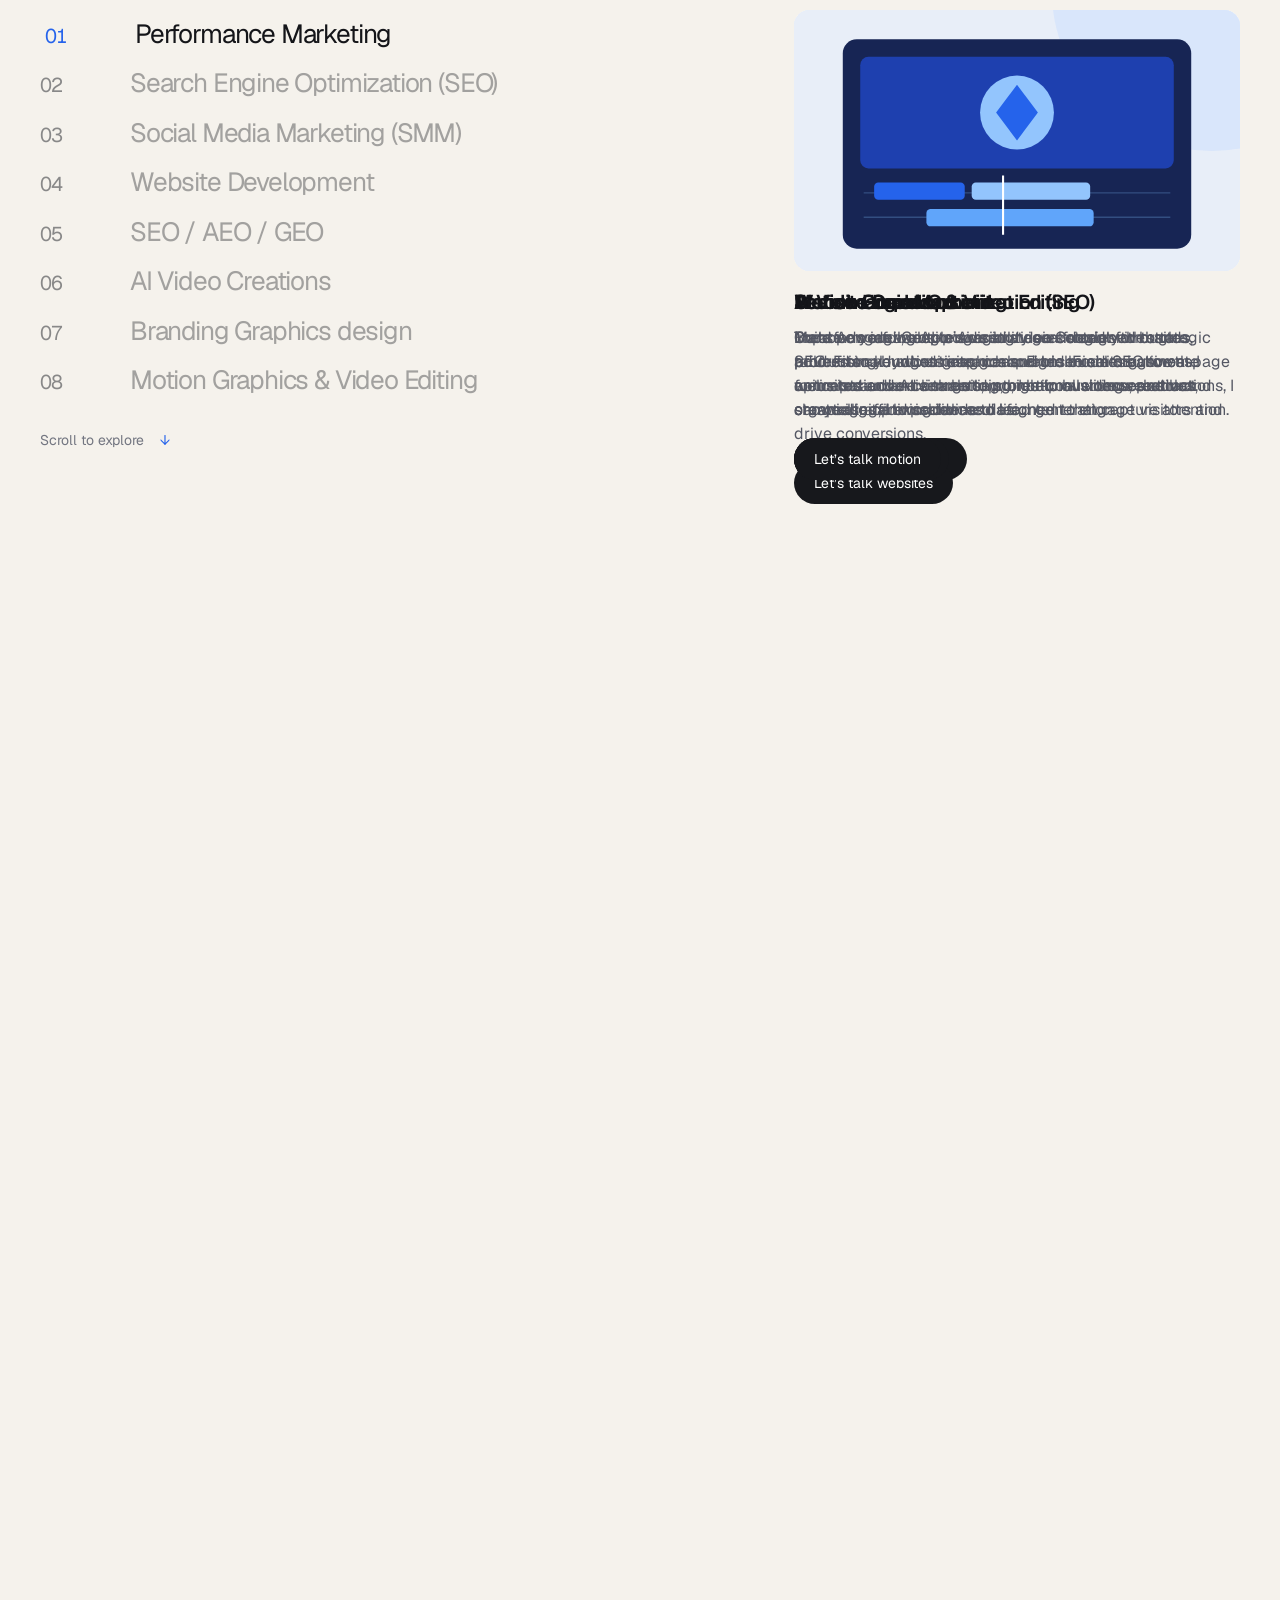
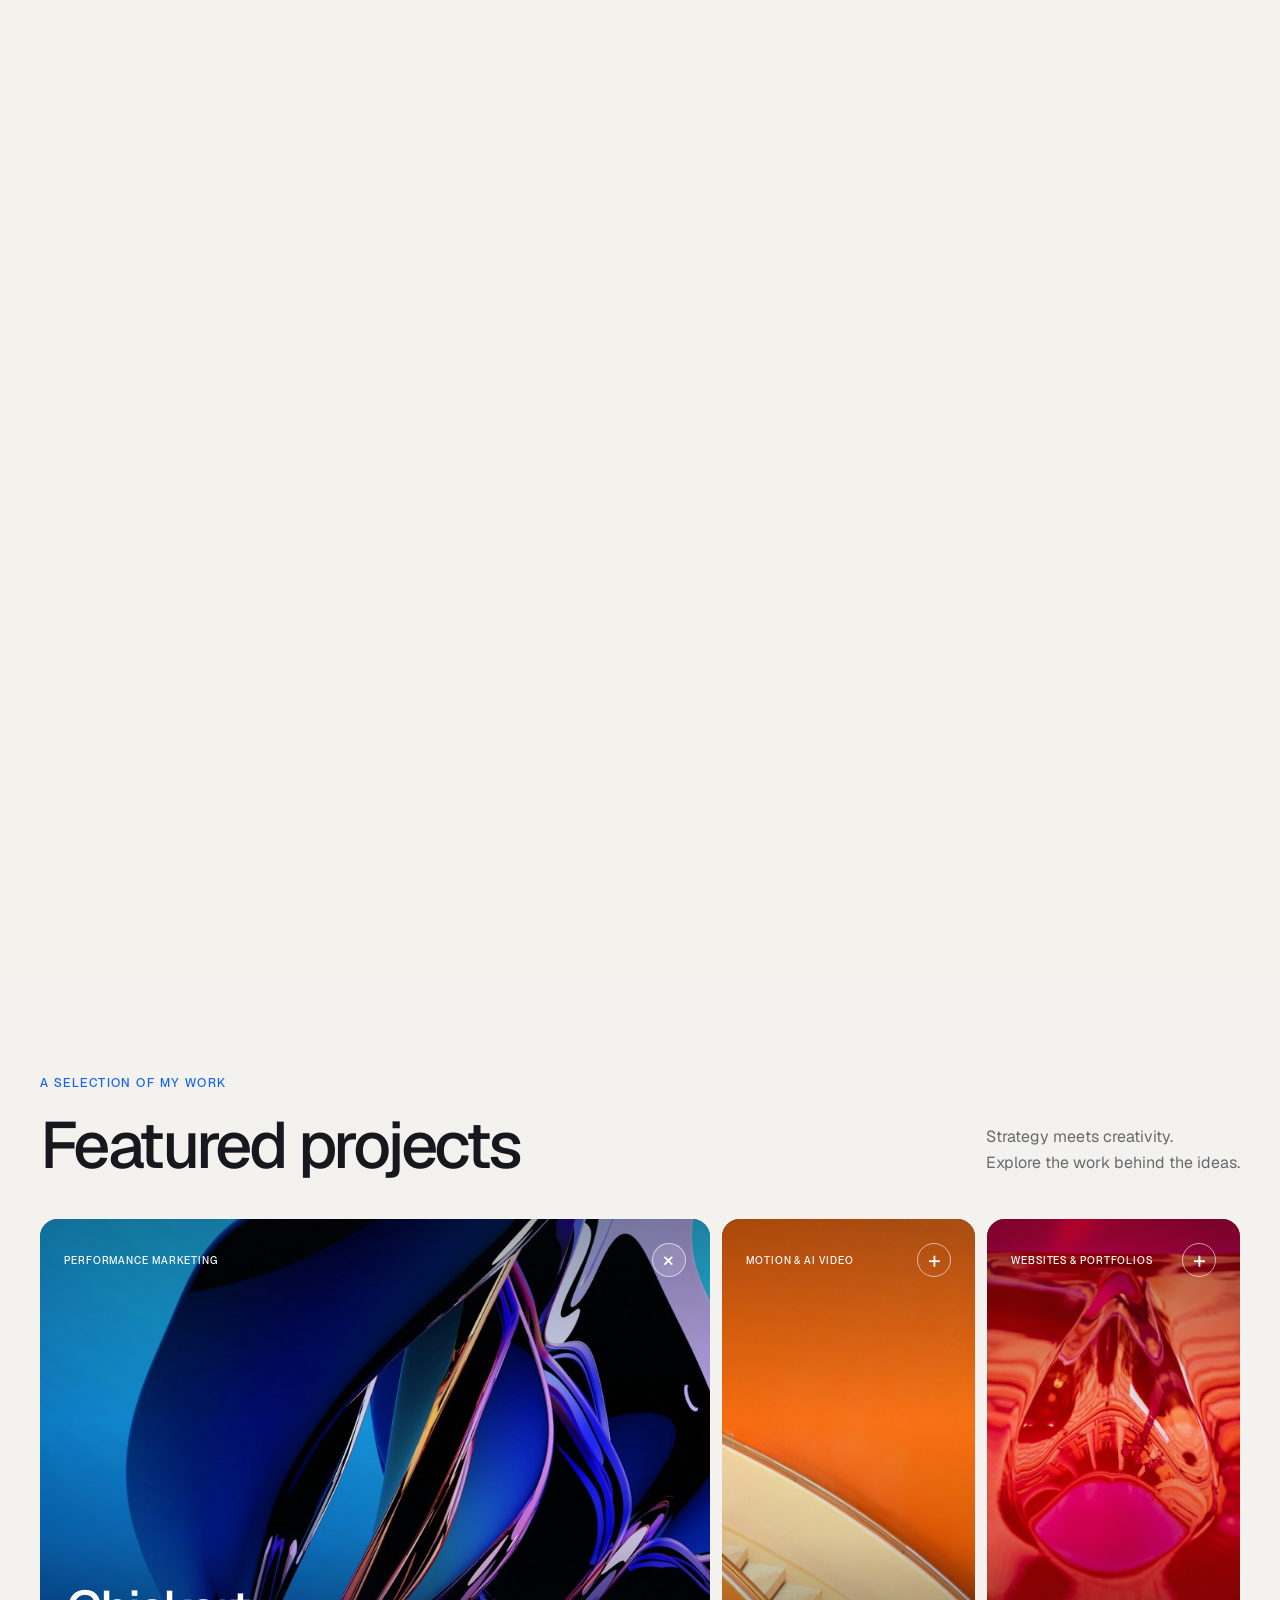
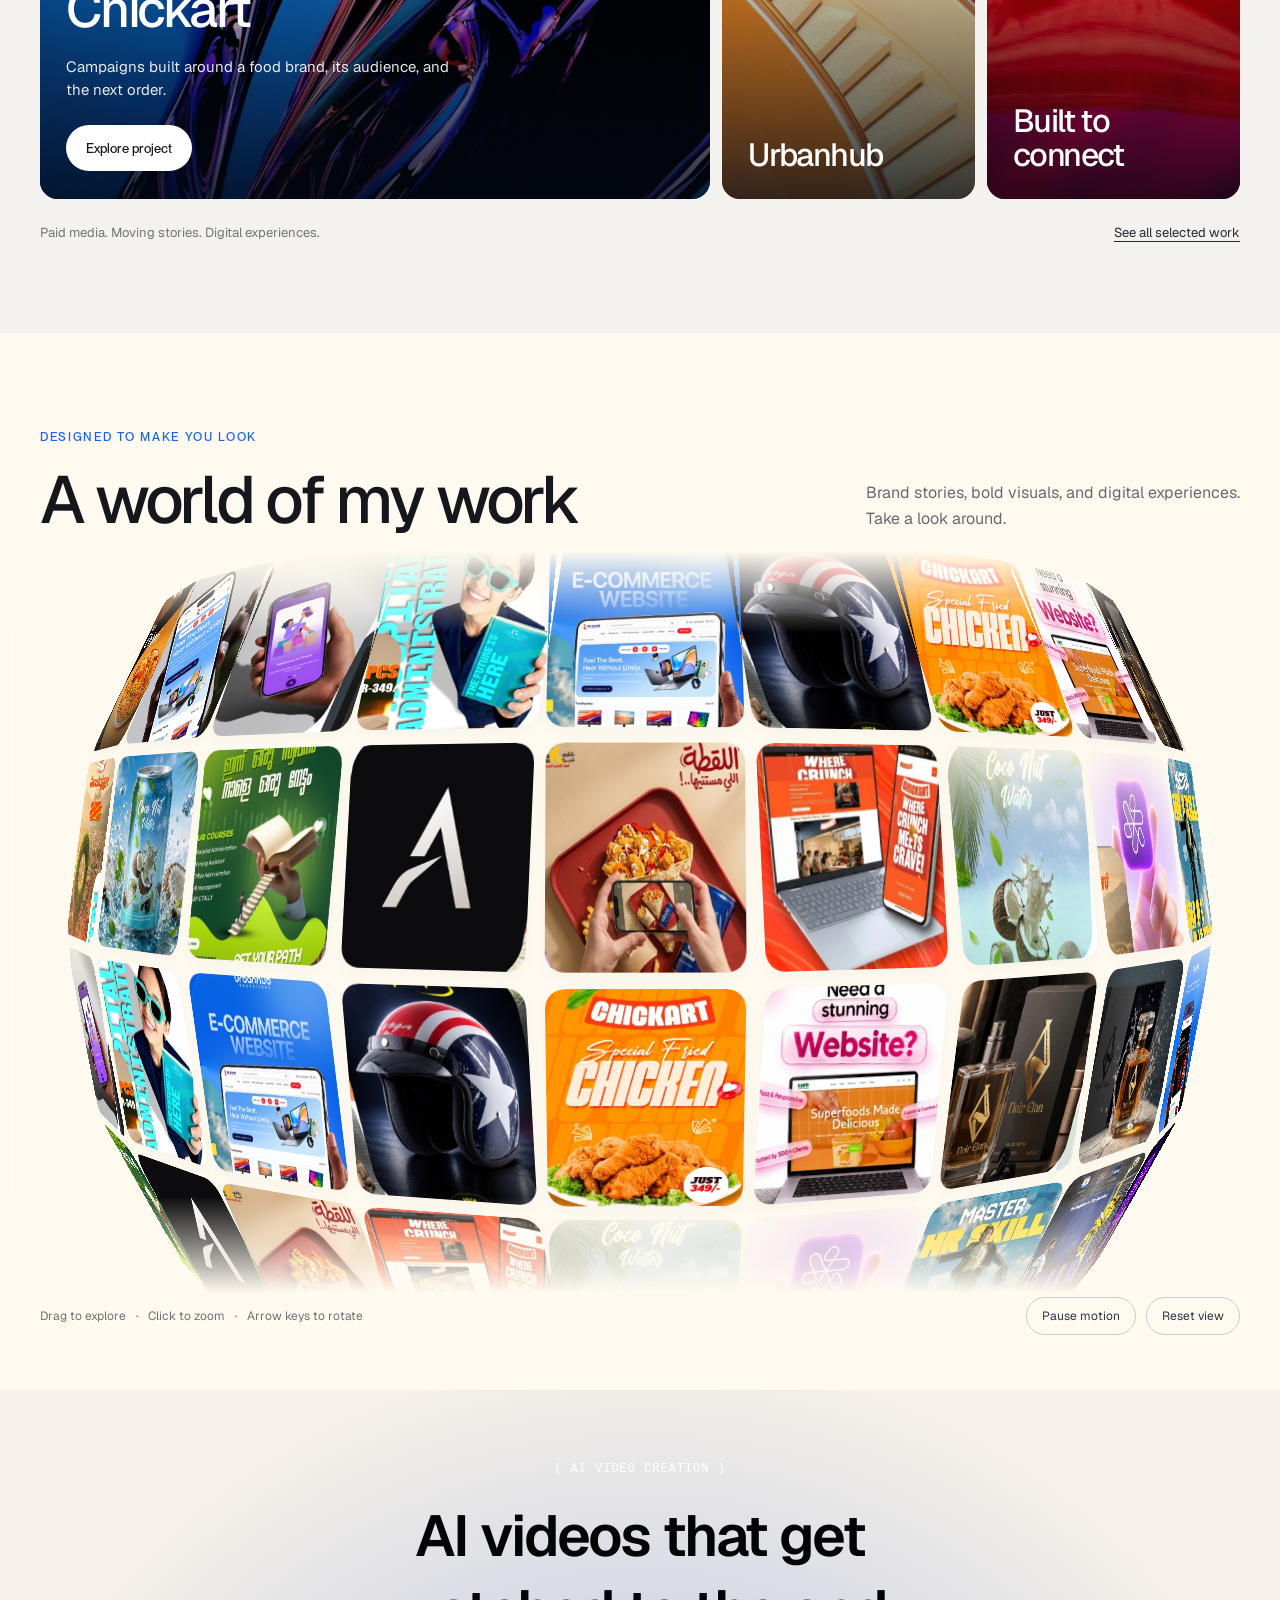
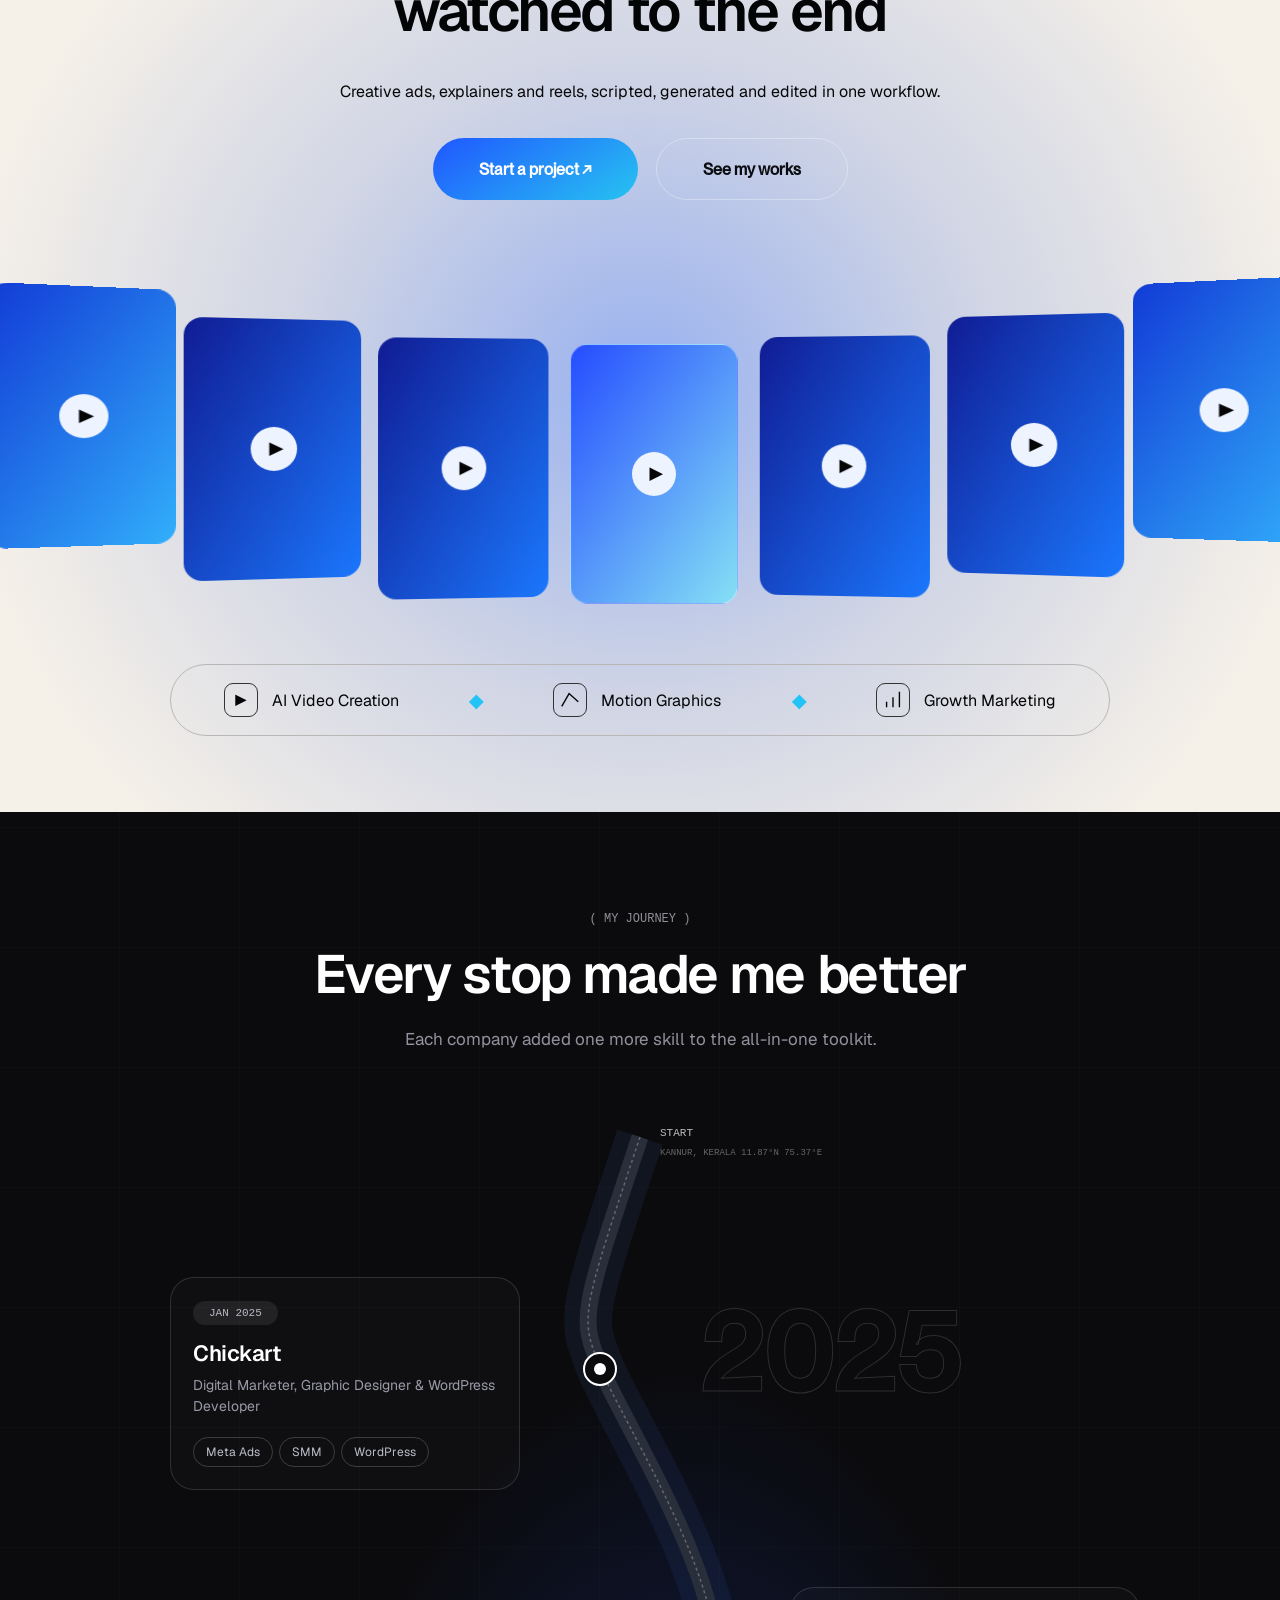
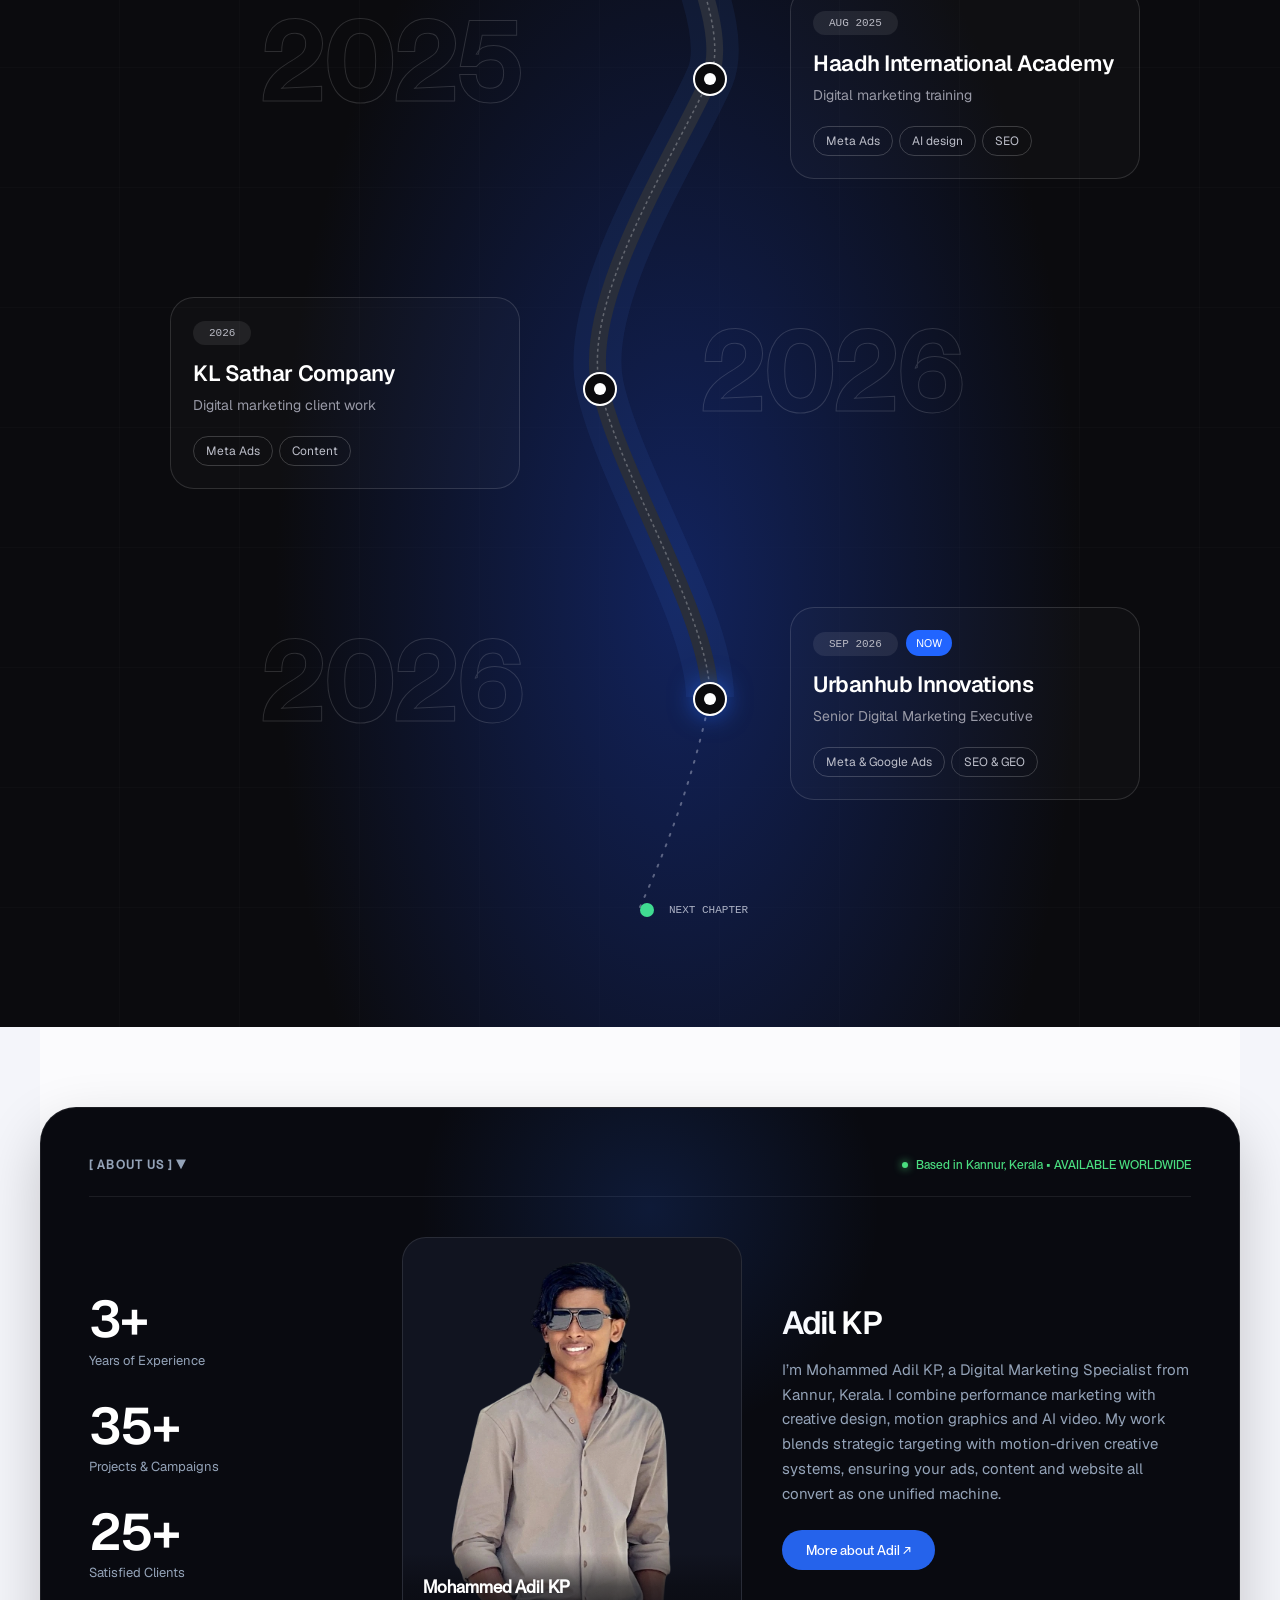
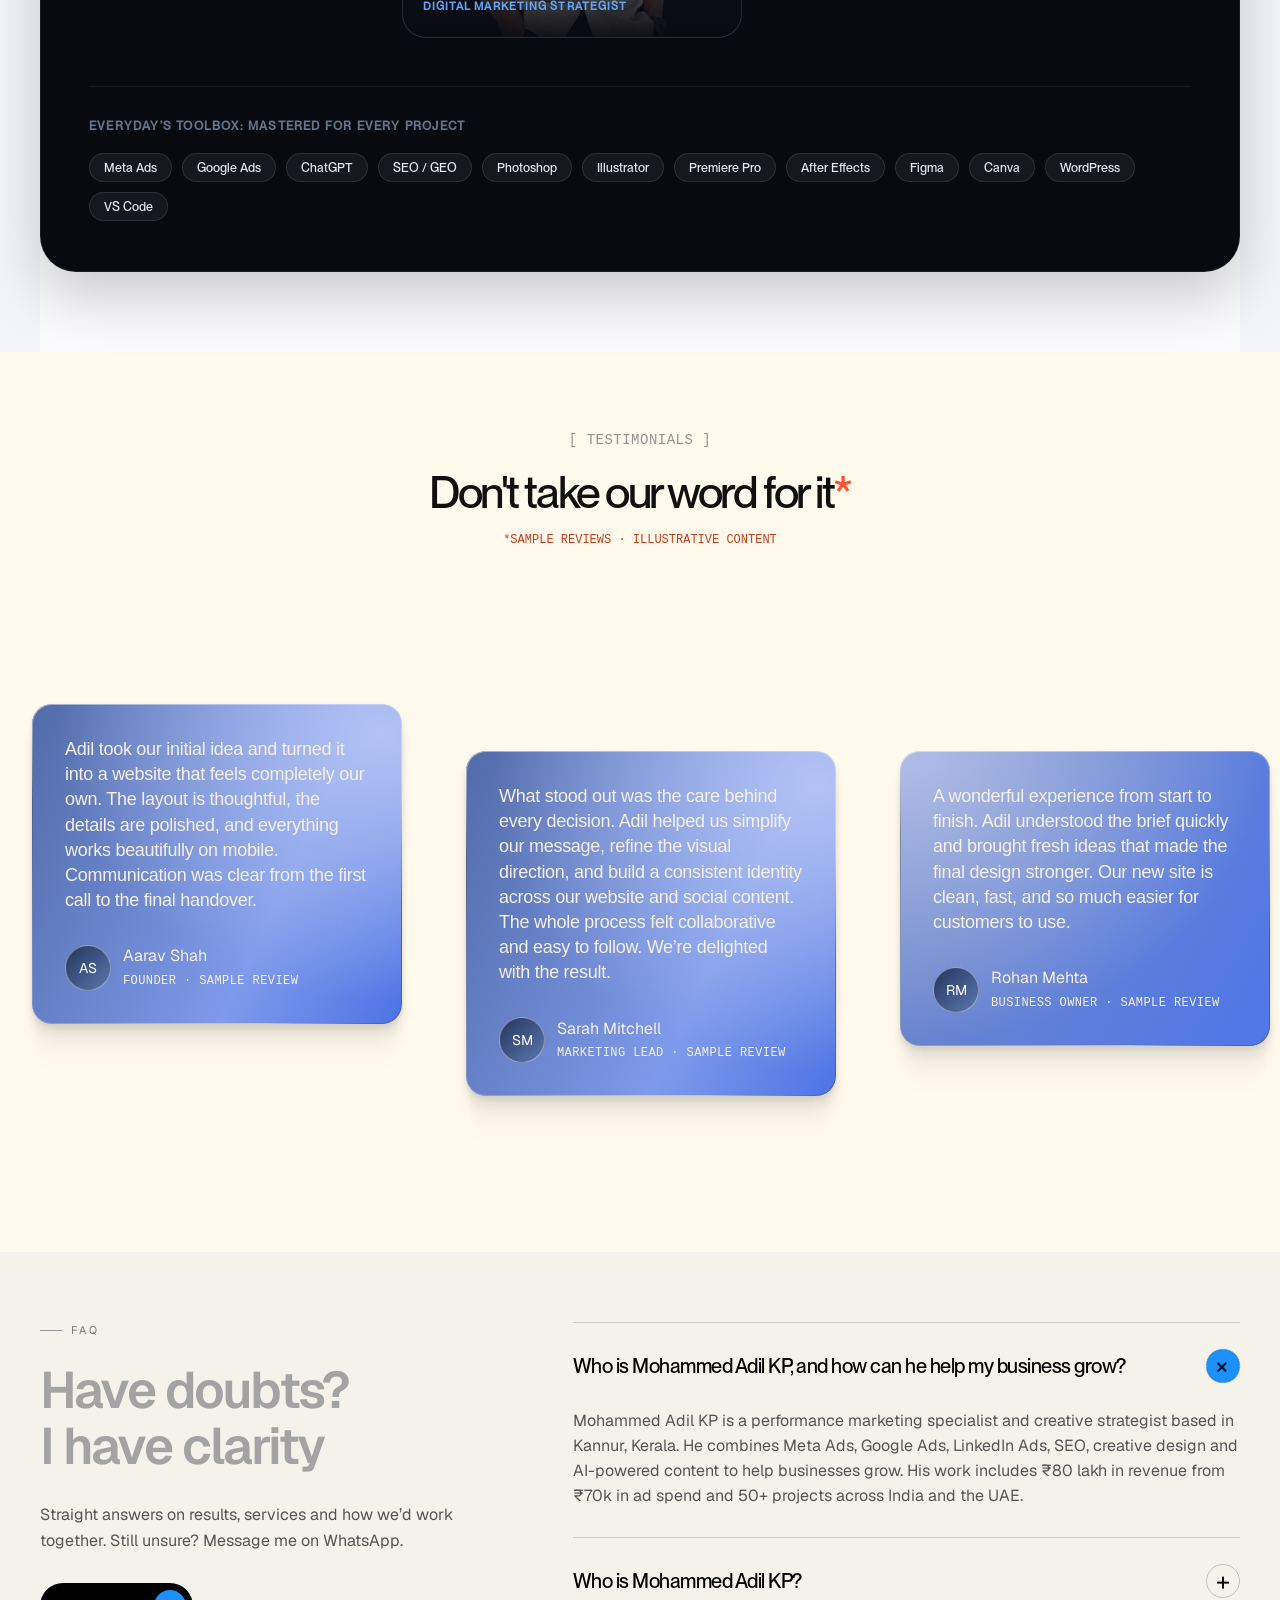
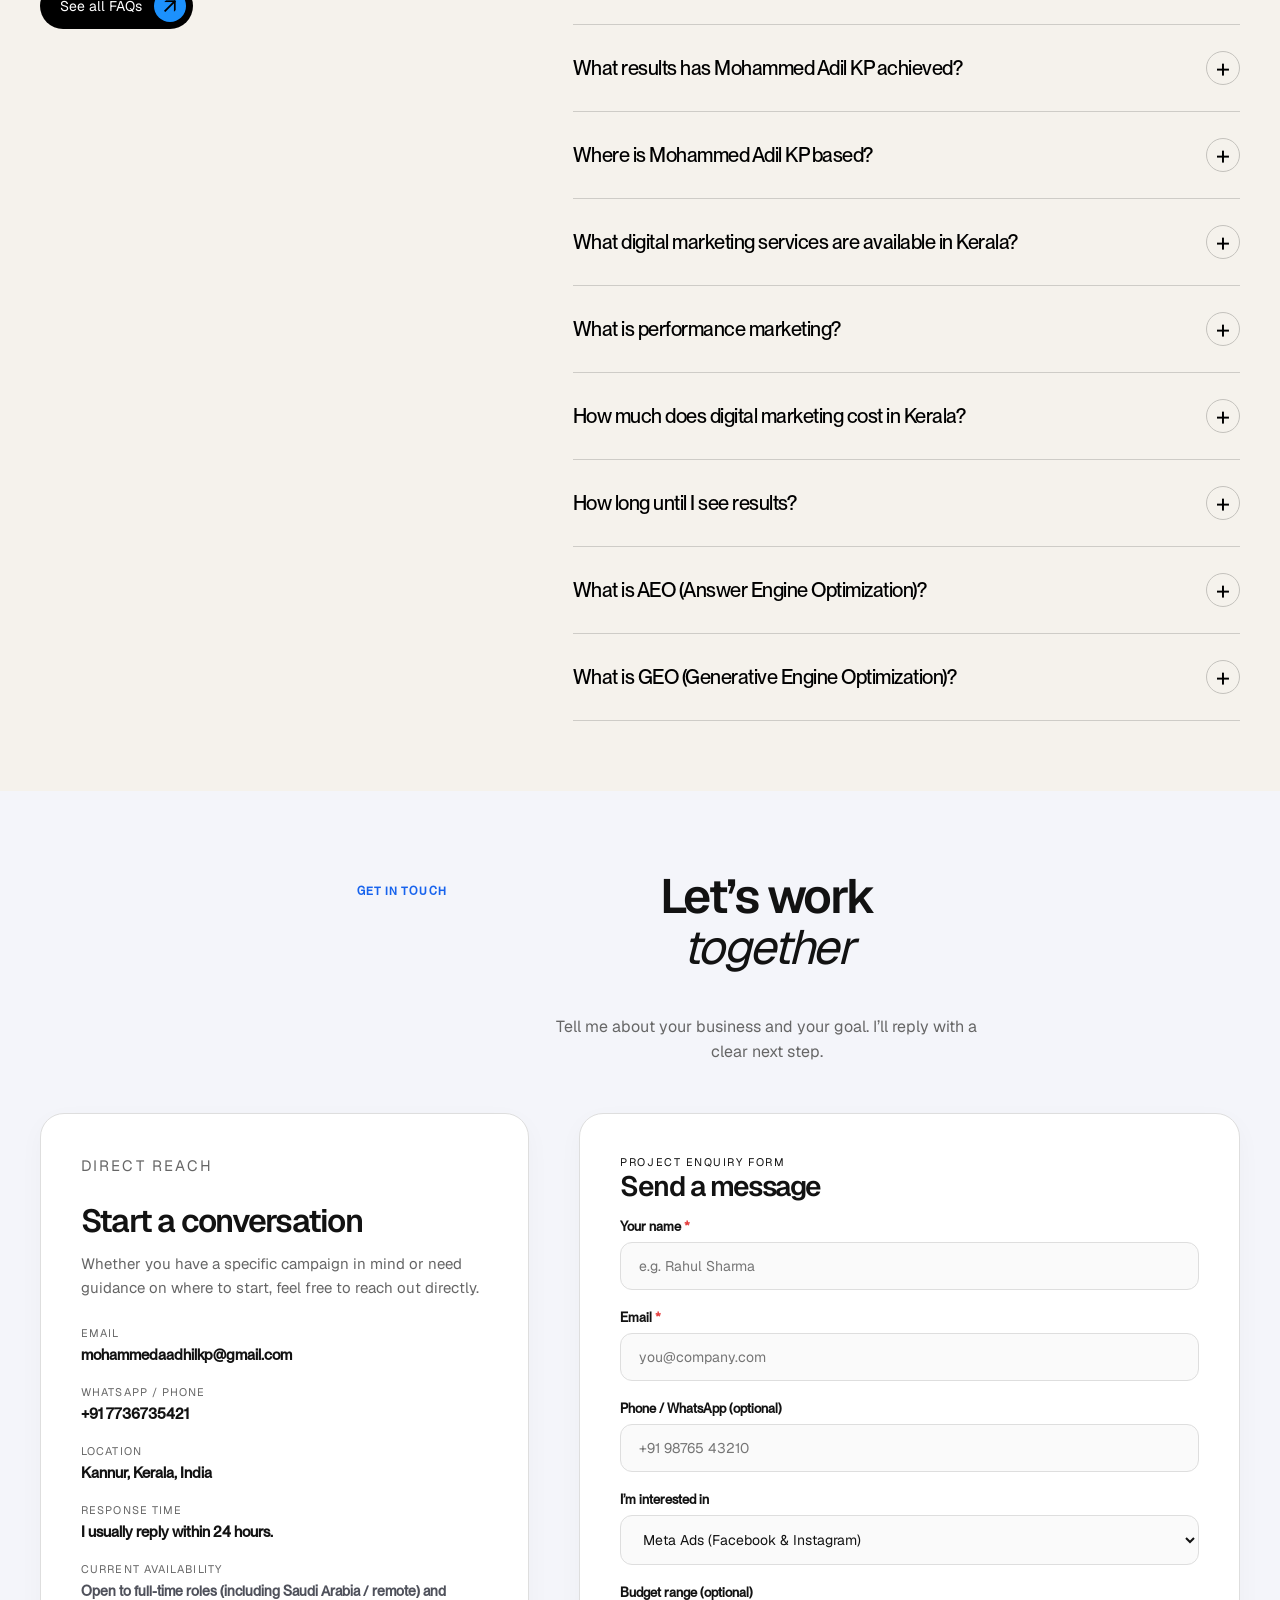
==== commit adaaa79e: "Add pulsing dots to scheduling buttons" ====
--- a/index.html
+++ b/index.html
@@ -25,7 +25,7 @@
   <link rel="preload" as="image" href="assets/hero-background.jpg" type="image/jpeg">
   <link rel="icon" href="assets/favicon.svg" type="image/svg+xml">
   <link rel="preload" href="assets/fonts/geist-variable.ttf" as="font" type="font/ttf" crossorigin>
-  <link rel="stylesheet" href="css/style.css?v=32">
+  <link rel="stylesheet" href="css/style.css?v=33">
   <script defer src="js/config.js"></script>
   <script defer src="js/main.js?v=13"></script>
   <script defer src="js/motion.js?v=8"></script>
@@ -192,7 +192,7 @@
         </button>
       </div>
     </div>
-    <a href="https://calendly.com/mohammedaadhilkp" class="header-cta-btn" data-schedule-call target="_blank" rel="noopener noreferrer">Schedule a call</a>
+    <a href="https://calendly.com/mohammedaadhilkp" class="header-cta-btn" data-schedule-call target="_blank" rel="noopener noreferrer"><span class="schedule-call-dot" aria-hidden="true"></span>Schedule a call</a>
   </header>
 
   <main id="main">
@@ -755,7 +755,7 @@
           </div>
 
           <div class="contact-links" style="margin-top:24px;">
-            <a class="button outline" href="https://calendly.com/mohammedaadhilkp" data-schedule-call target="_blank" rel="noopener noreferrer">Schedule a call</a>
+            <a class="button outline" href="https://calendly.com/mohammedaadhilkp" data-schedule-call target="_blank" rel="noopener noreferrer"><span class="schedule-call-dot" aria-hidden="true"></span>Schedule a call</a>
             <a class="button outline" href="https://wa.me/917736735421" target="_blank" rel="noopener noreferrer">
               <span>Chat on WhatsApp ↗</span>
             </a>
--- a/css/style.css
+++ b/css/style.css
@@ -2829,3 +2829,33 @@
   .header-pill-inner:has(.nav-pill-track.is-open) .brand-pill { color: #fff; }
   .header-pill-inner:has(.nav-pill-track.is-open) .mobile-toggle span { background: #fff; }
 }
+
+/* A quiet pulse for every scheduling button. */
+[data-schedule-call] { align-items: center; gap: 12px; }
+[data-schedule-call] .schedule-call-dot {
+  position: relative;
+  display: inline-block;
+  flex: 0 0 8px;
+  width: 8px;
+  height: 8px;
+  border: 0;
+  border-radius: 50%;
+  background: #ef63c9;
+  box-shadow: none;
+}
+.schedule-call-dot::after {
+  content: '';
+  position: absolute;
+  inset: -4px;
+  border: 1px solid #ef63c9;
+  border-radius: inherit;
+  animation: schedule-dot-pulse 2s ease-out infinite;
+  pointer-events: none;
+}
+@keyframes schedule-dot-pulse {
+  0% { transform: scale(.5); opacity: .65; }
+  80%, 100% { transform: scale(1.5); opacity: 0; }
+}
+@media (prefers-reduced-motion: reduce) {
+  .schedule-call-dot::after { animation: none; opacity: .35; }
+}
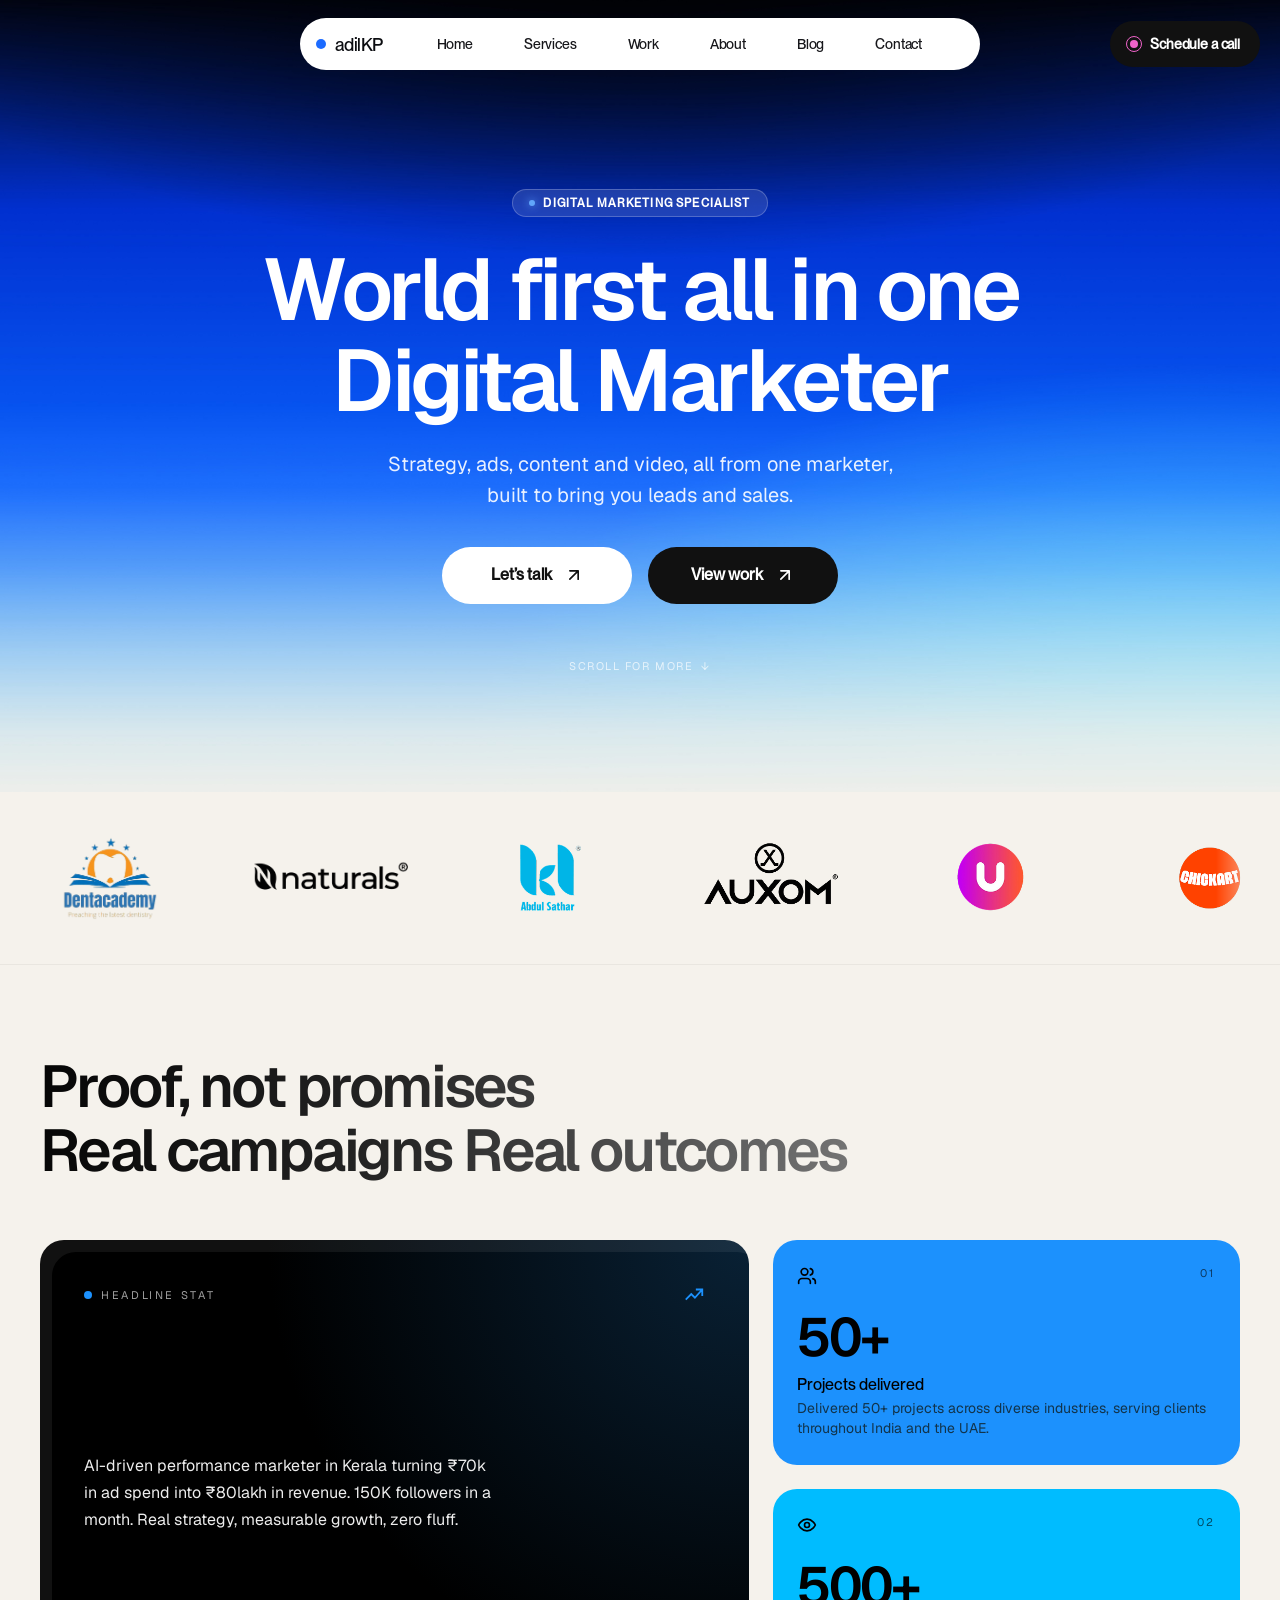
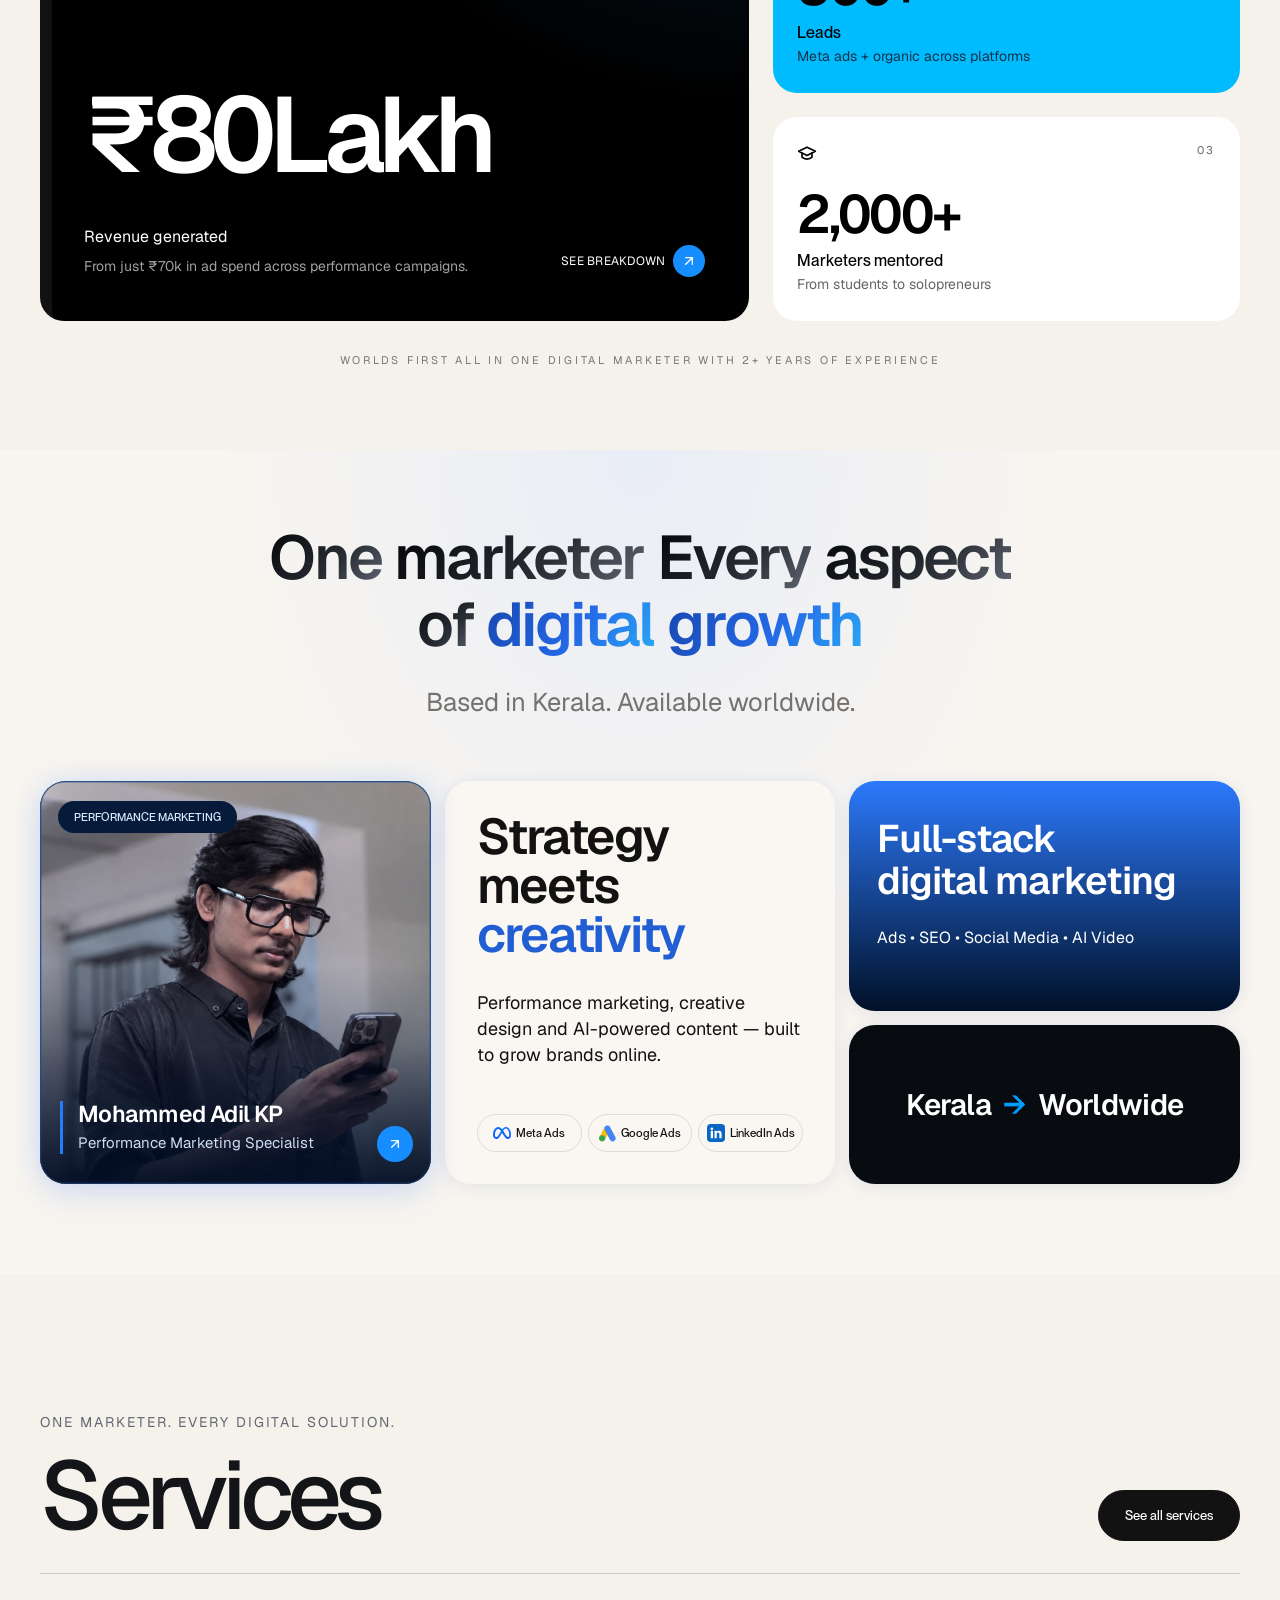
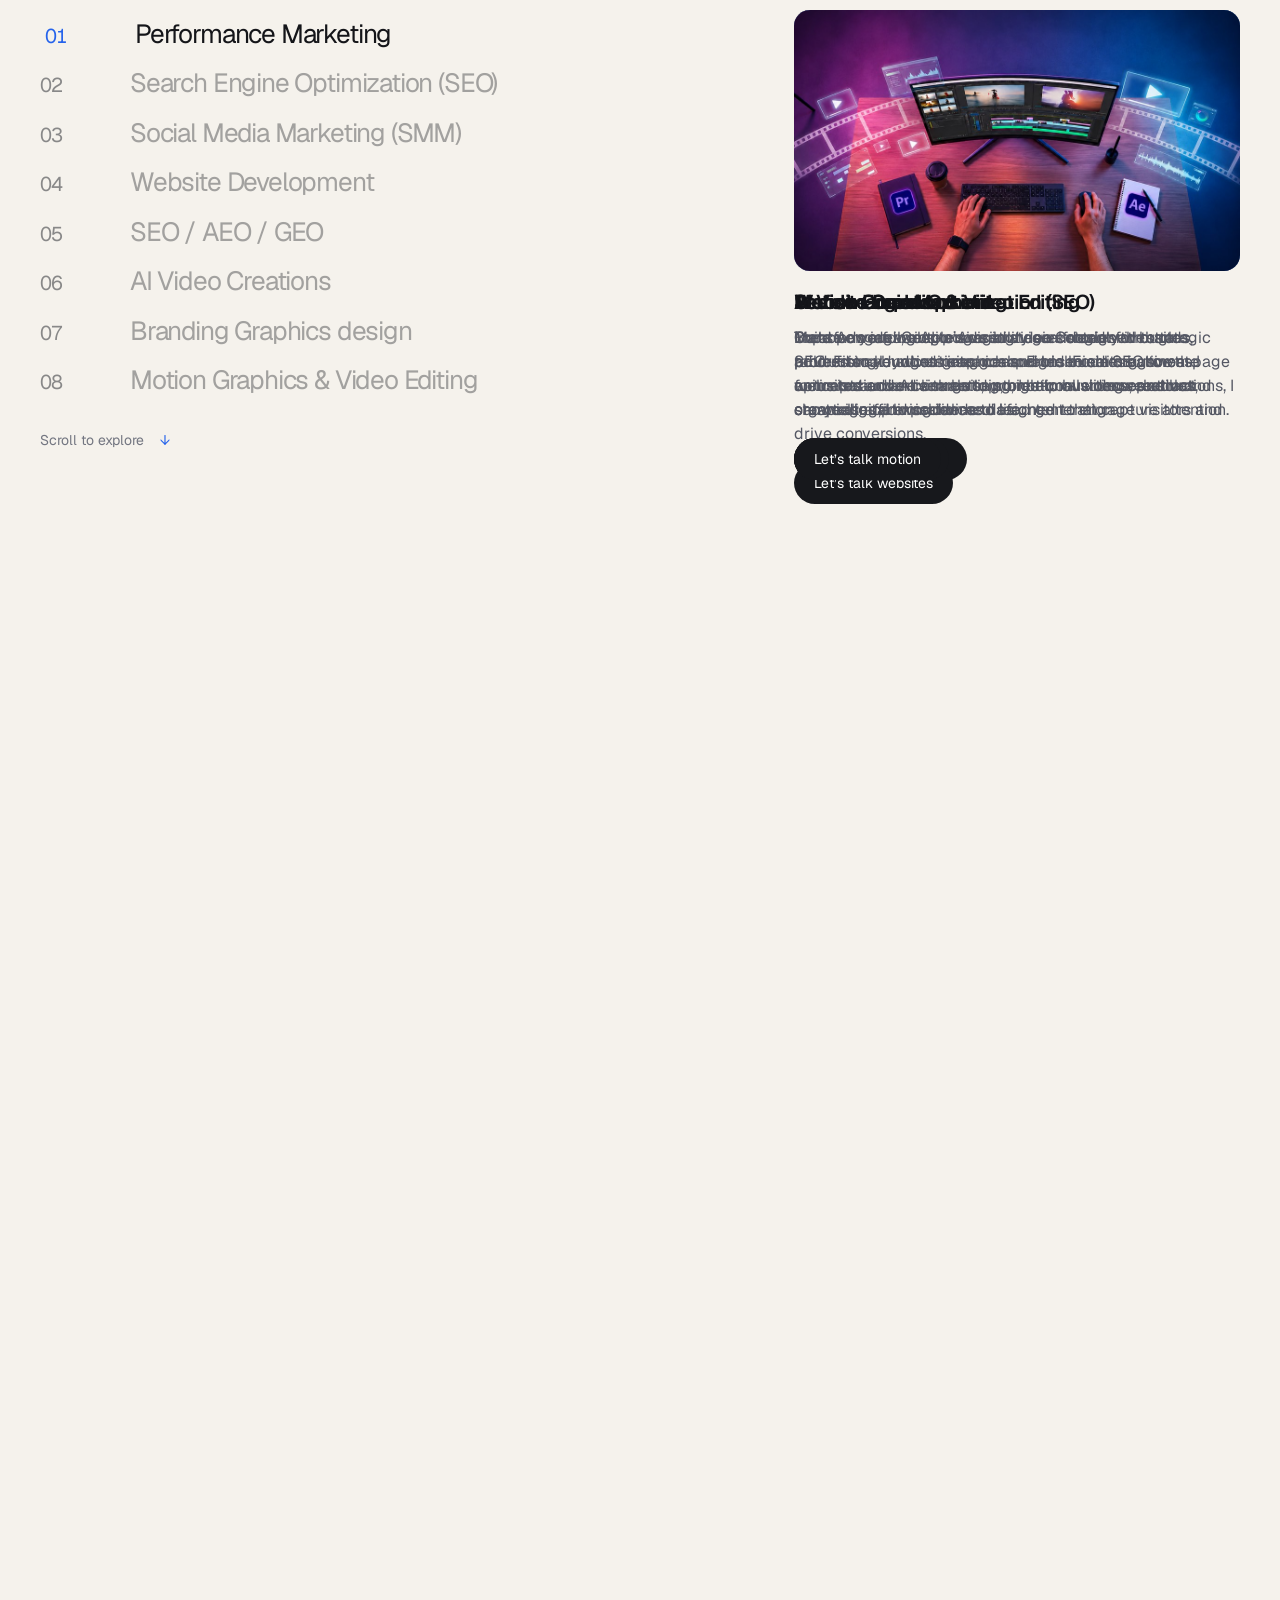
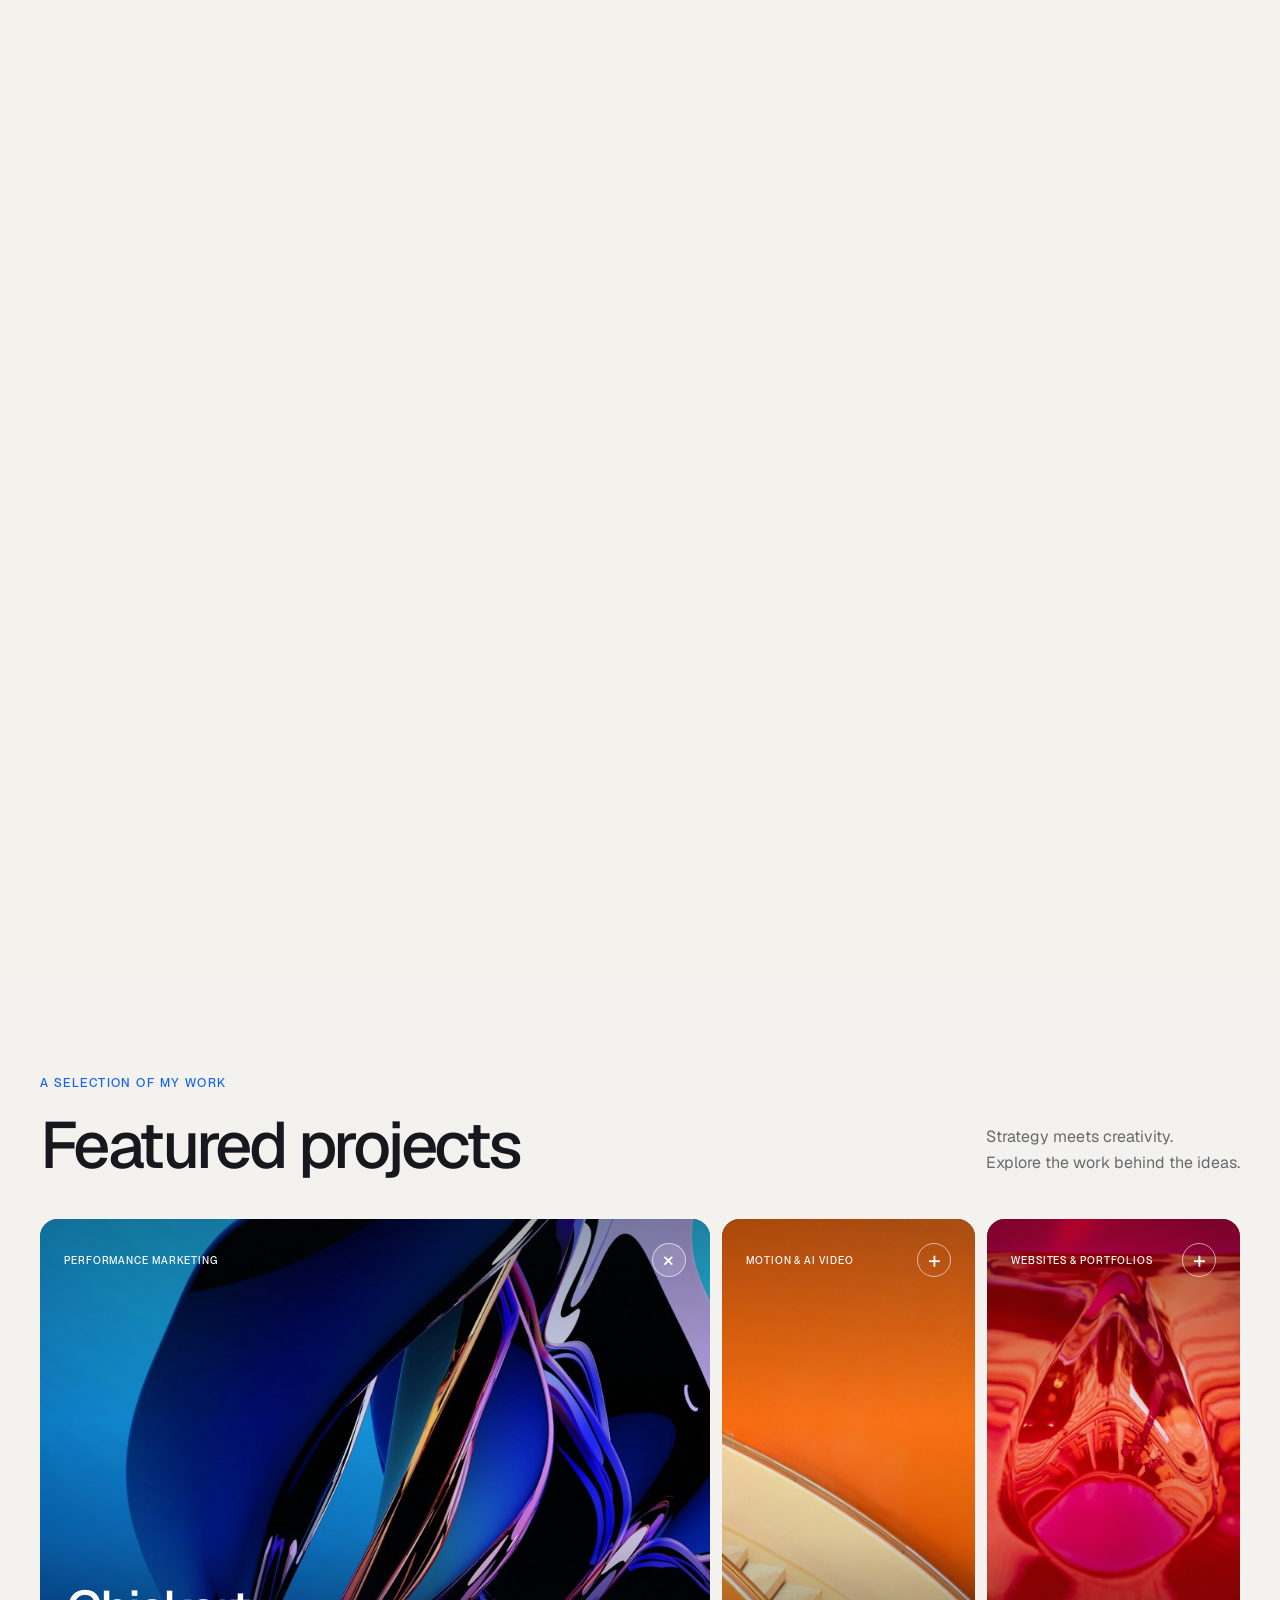
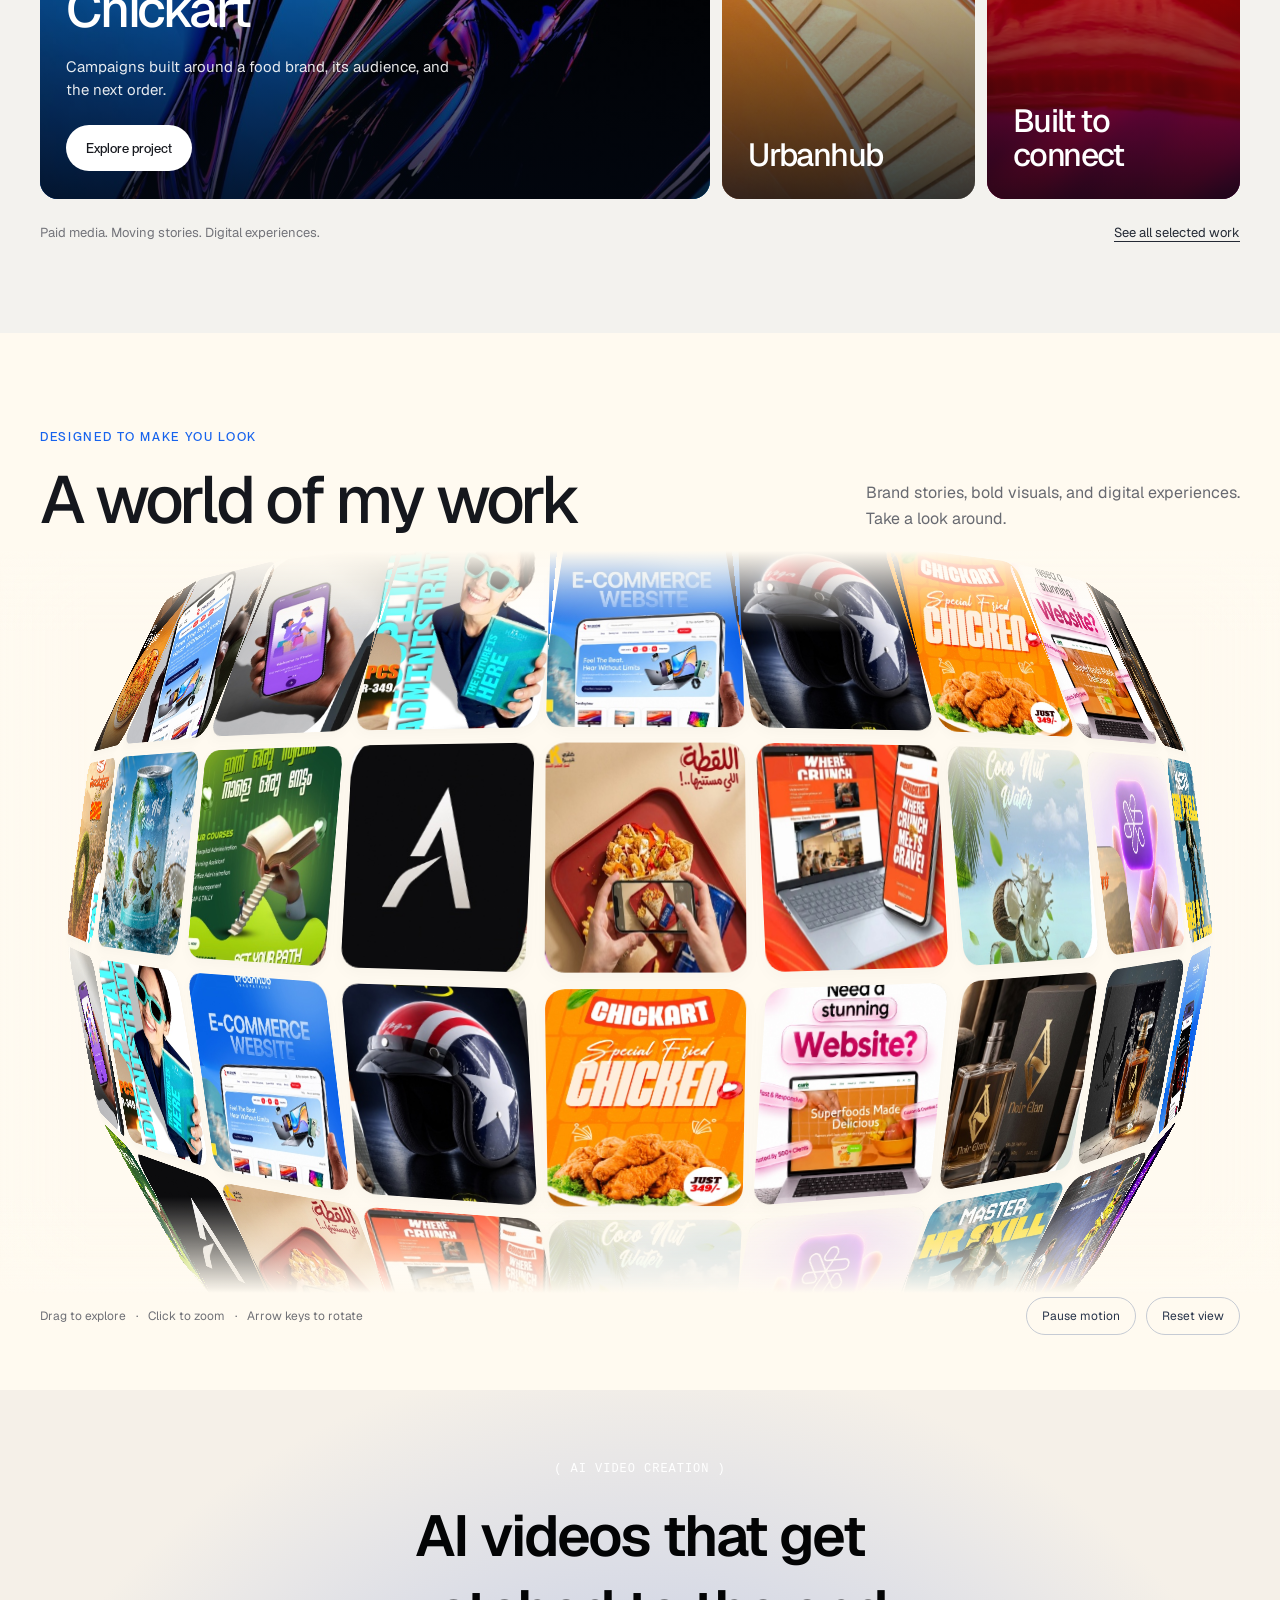
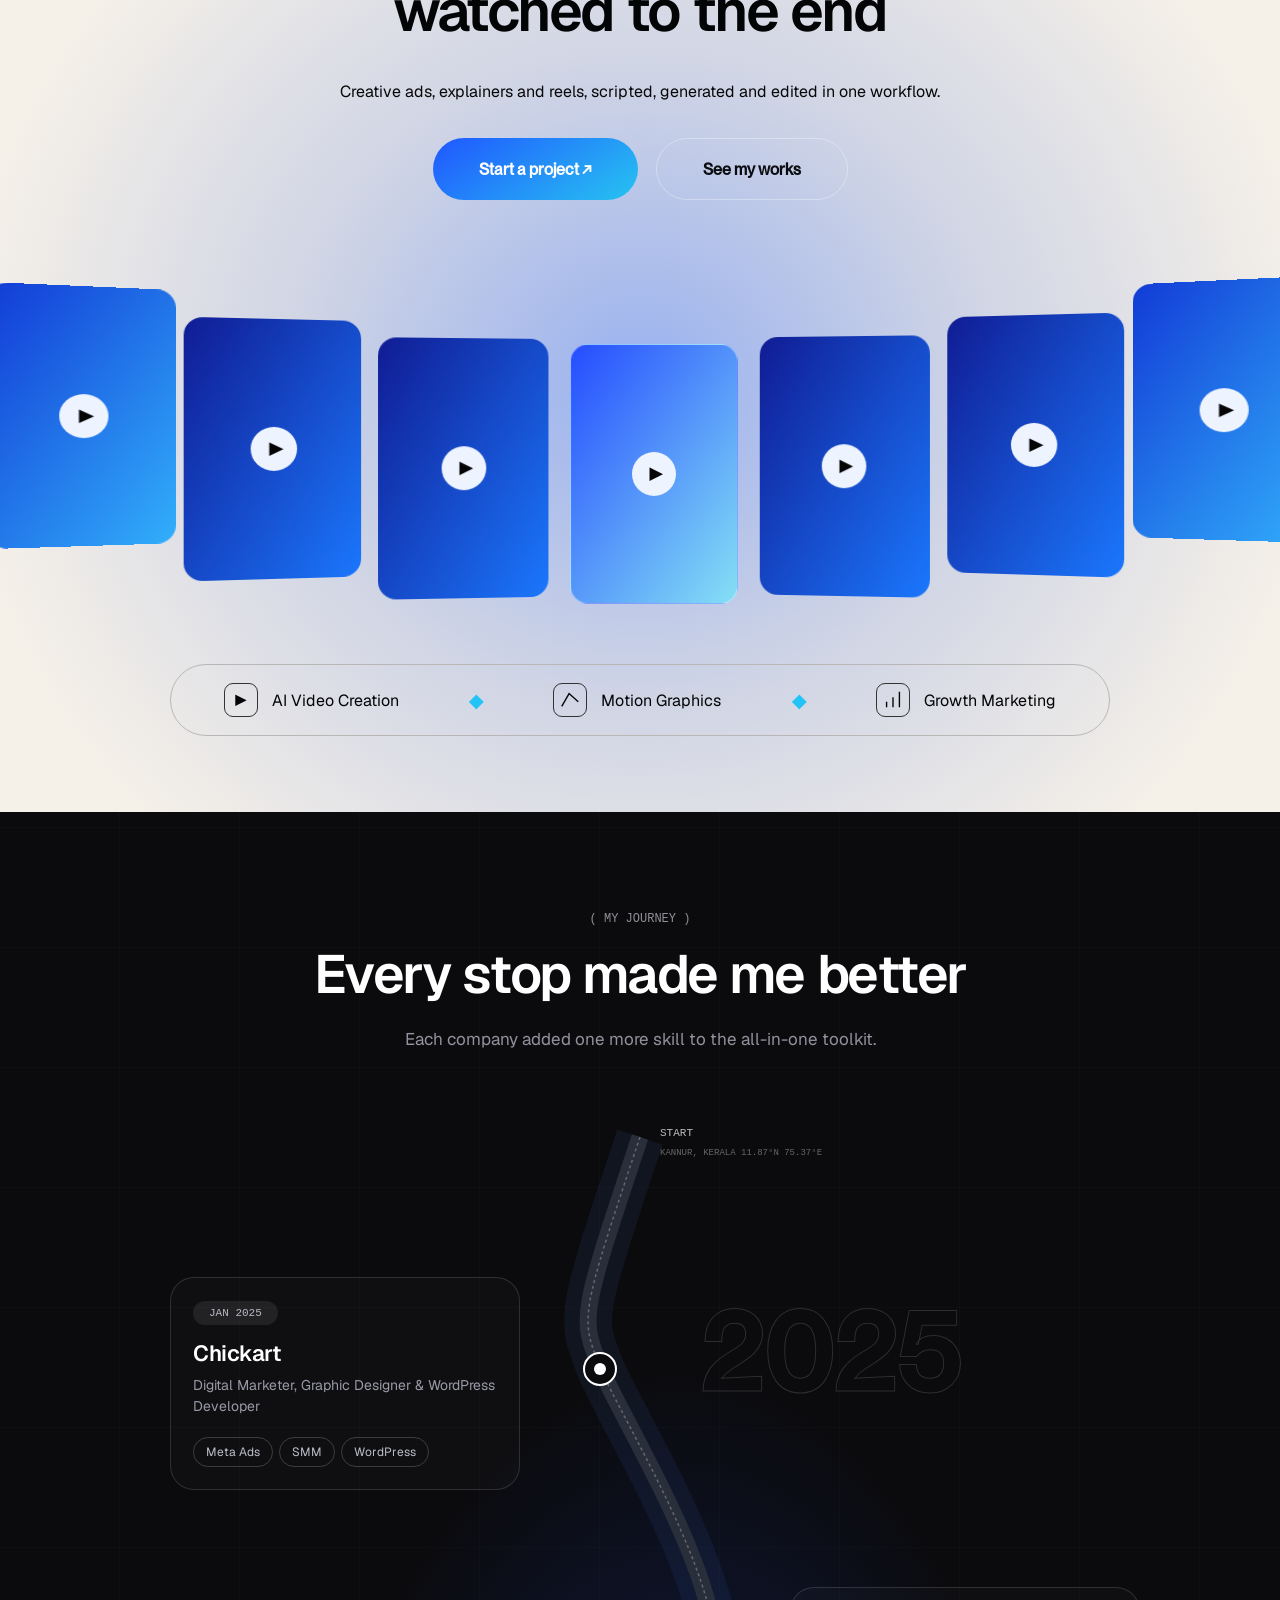
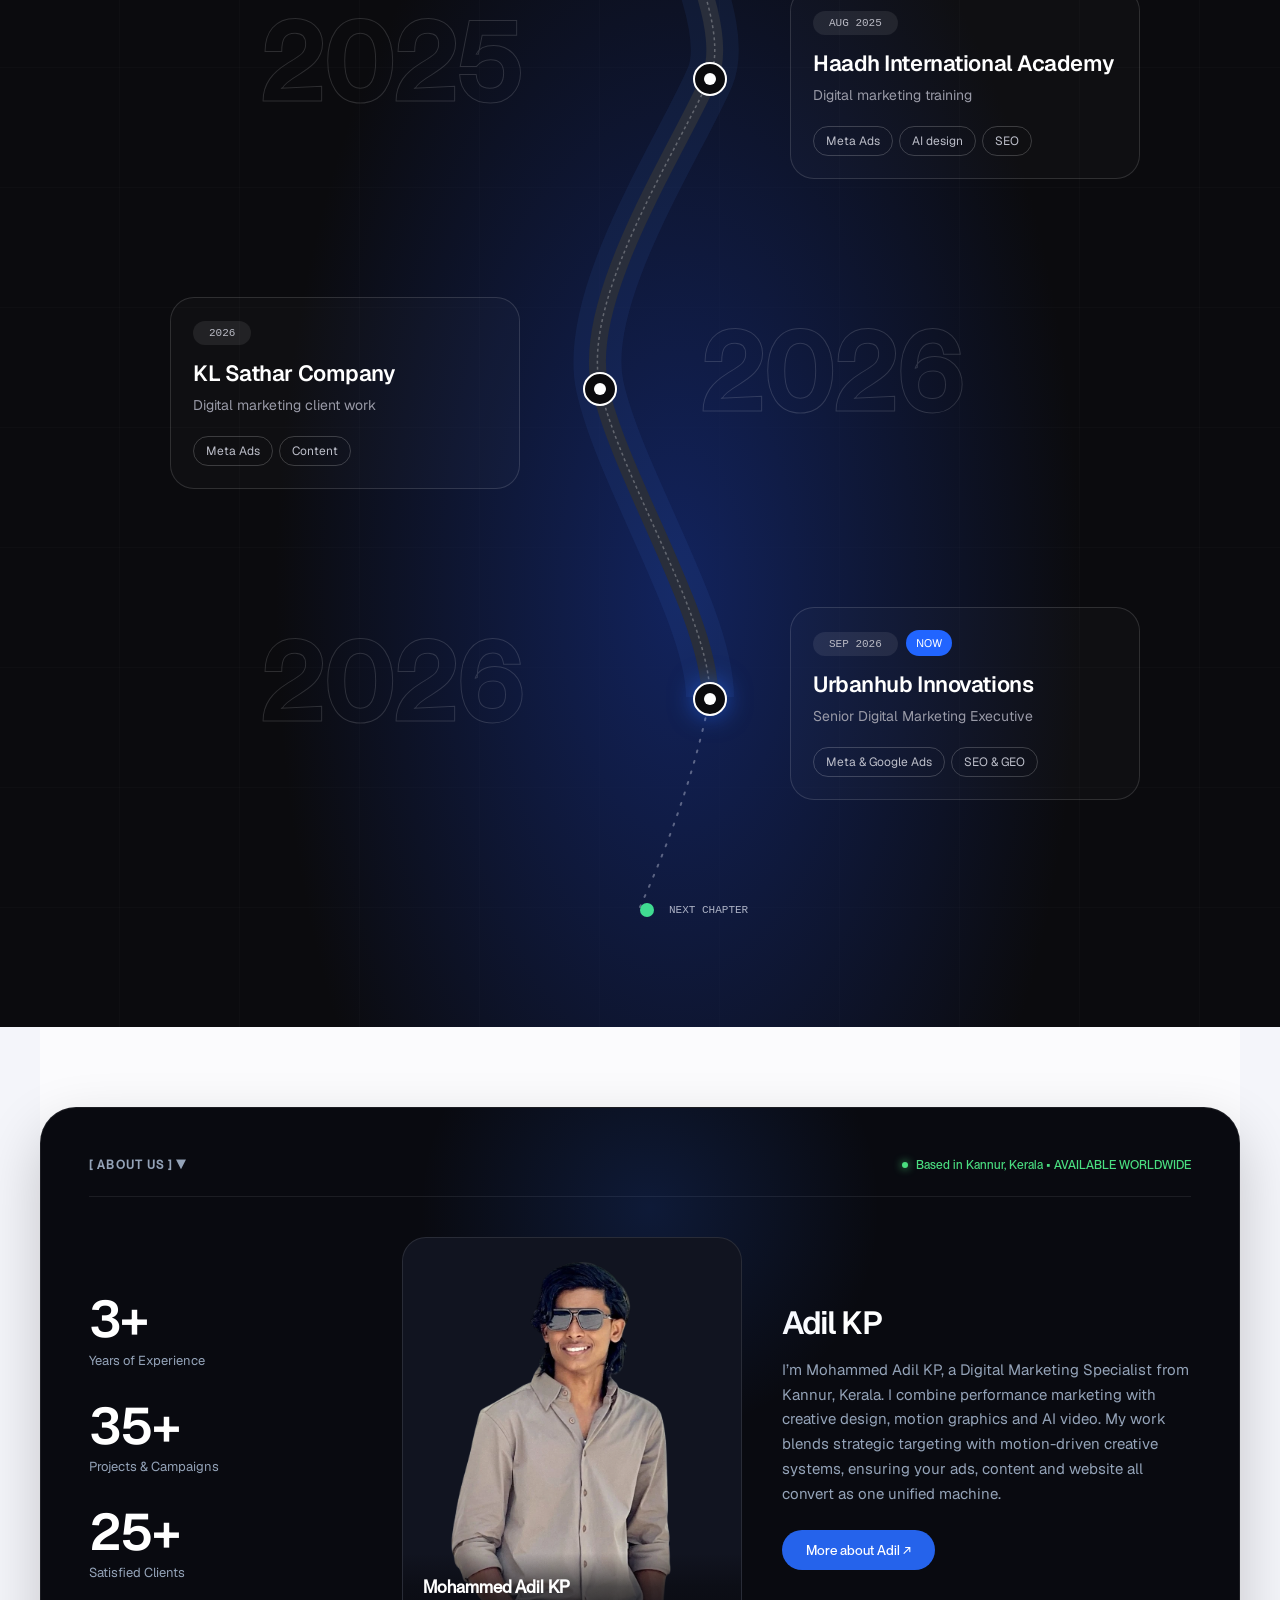
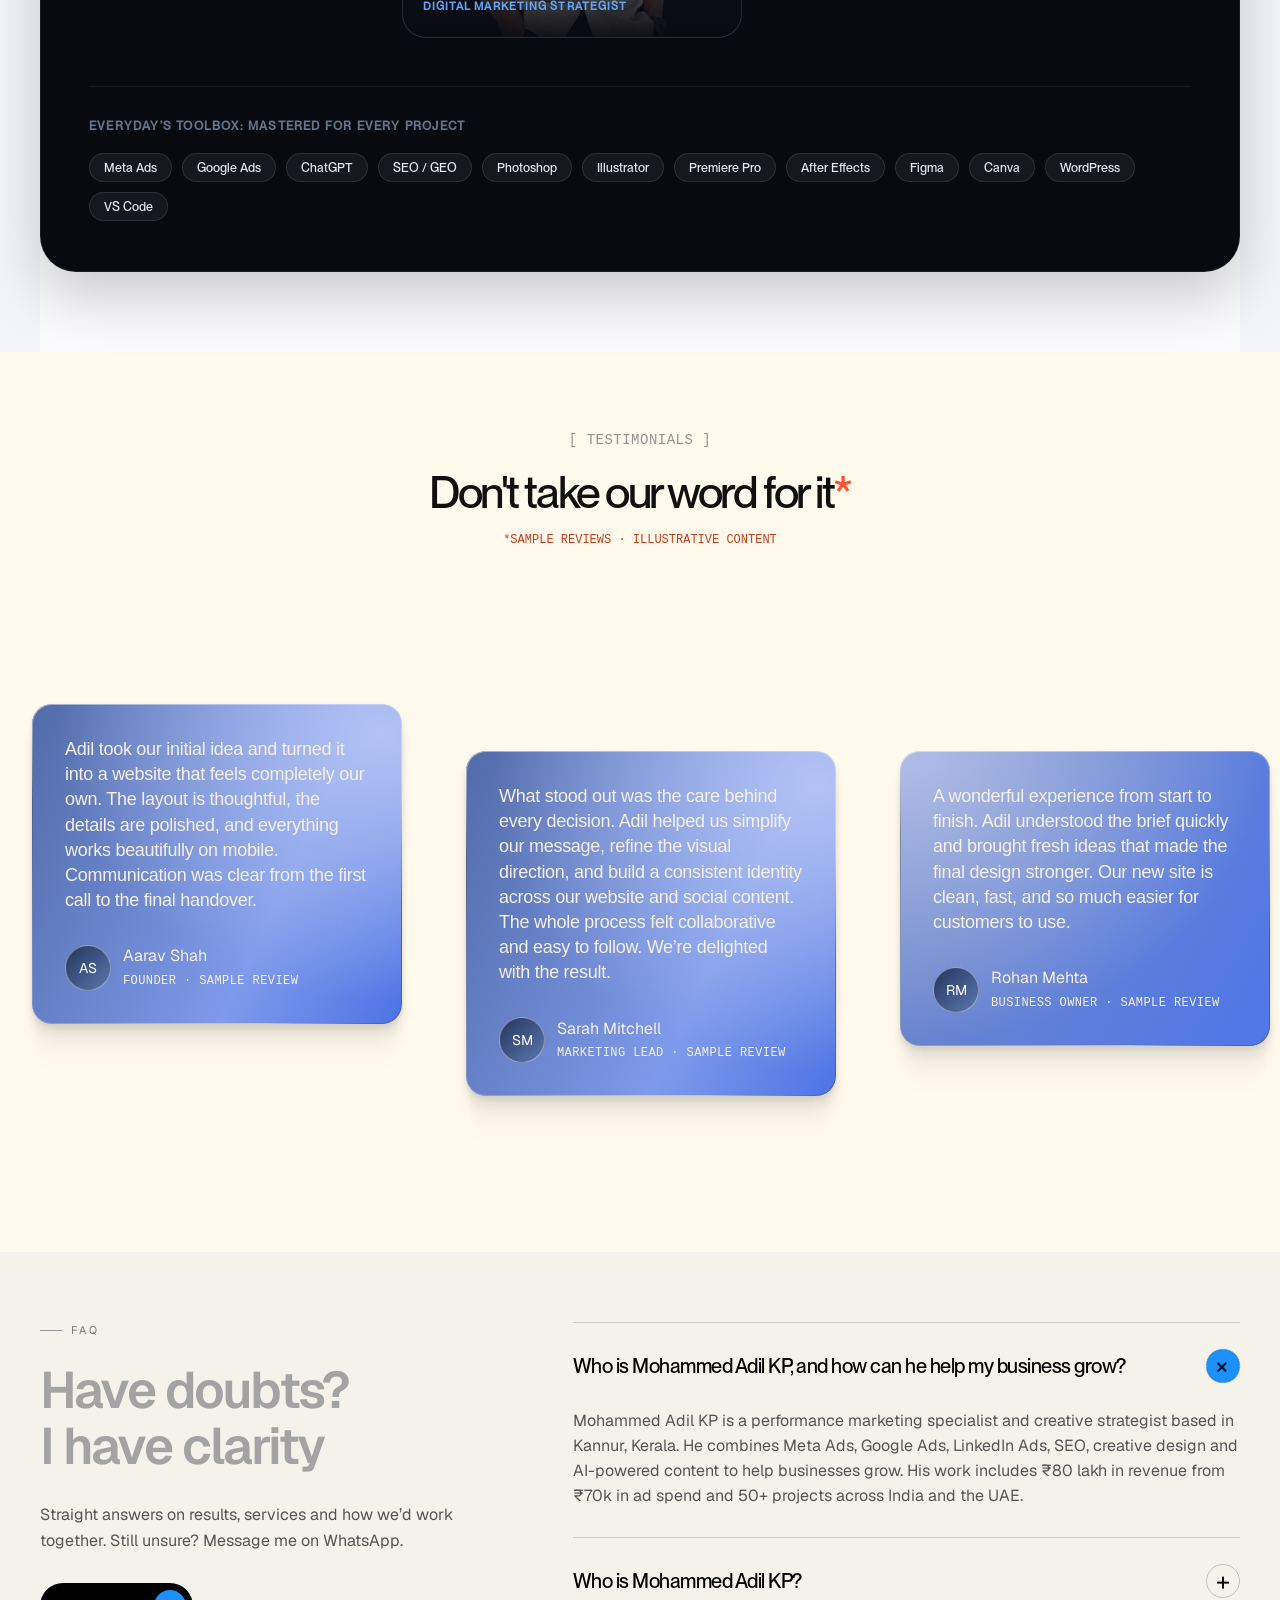
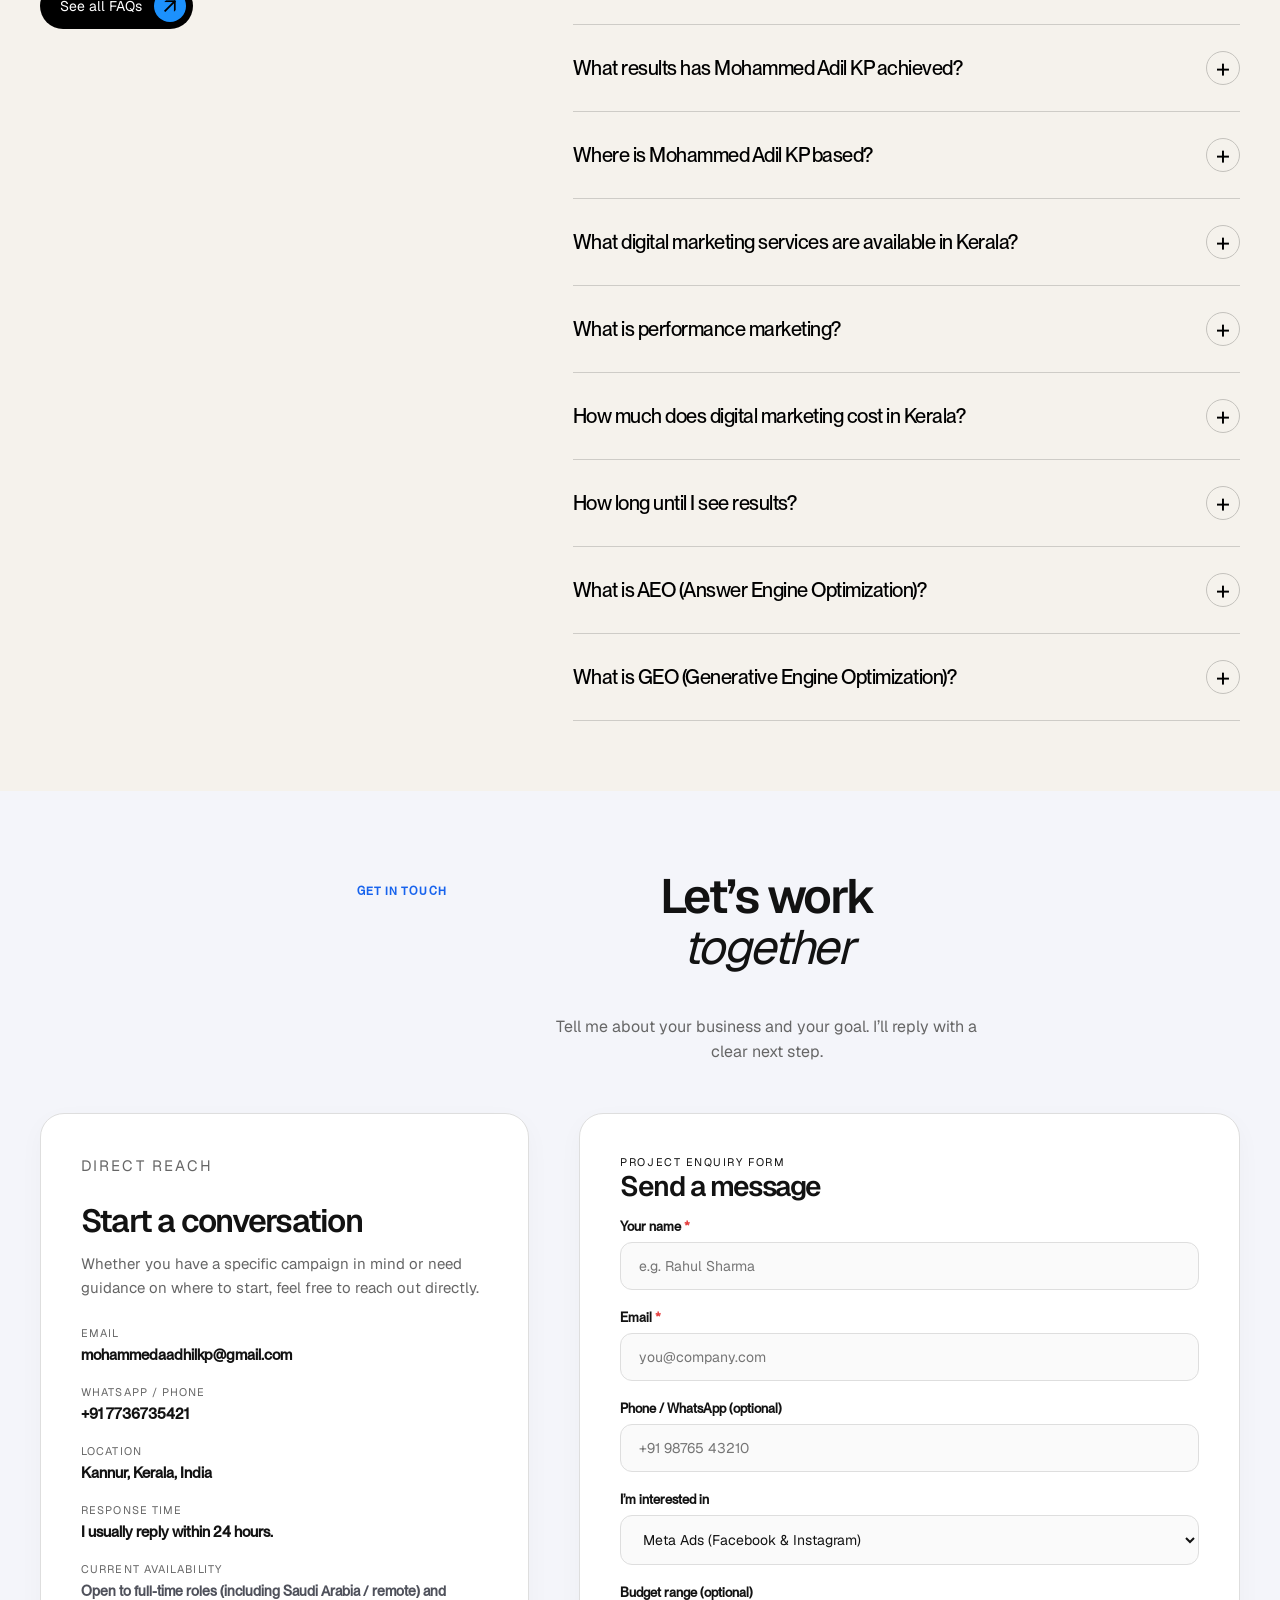
==== commit d86e35a8: "Update service images and add dedicated services page" ====
--- a/index.html
+++ b/index.html
@@ -25,7 +25,7 @@
   <link rel="preload" as="image" href="assets/hero-background.jpg" type="image/jpeg">
   <link rel="icon" href="assets/favicon.svg" type="image/svg+xml">
   <link rel="preload" href="assets/fonts/geist-variable.ttf" as="font" type="font/ttf" crossorigin>
-  <link rel="stylesheet" href="css/style.css?v=33">
+  <link rel="stylesheet" href="css/style.css?v=36">
   <script defer src="js/config.js"></script>
   <script defer src="js/main.js?v=13"></script>
   <script defer src="js/motion.js?v=8"></script>
@@ -351,7 +351,7 @@
 
     <section class="service-scroll" id="services" aria-labelledby="services-title">
       <div class="service-stage wrap">
-        <header class="service-heading"><div><p class="service-eyebrow">ONE MARKETER. EVERY DIGITAL SOLUTION.</p><h2 id="services-title">Services<span>.</span></h2></div><span class="service-total">(08)</span></header>
+        <header class="service-heading"><div><p class="service-eyebrow">ONE MARKETER. EVERY DIGITAL SOLUTION.</p><h2 id="services-title">Services</h2></div><a class="button service-all-button" href="/services/">See all services</a></header>
         <div class="service-layout">
           <div class="service-menu" aria-label="Choose a service">              <button class="service-select" type="button" aria-controls="service-panel-0" aria-pressed="true"><span class="service-number">01</span><span>Performance Marketing</span></button>
               <button class="service-select" type="button" aria-controls="service-panel-1" aria-pressed="false"><span class="service-number">02</span><span>Search Engine Optimization (SEO)</span></button>
@@ -364,49 +364,49 @@
             <p class="service-scroll-hint">Scroll to explore <span aria-hidden="true">↓</span></p>
           </div>
           <div class="service-panels">              <article class="service-panel" id="service-panel-0" aria-labelledby="service-heading-0">
-                <img src="assets/services/performance.svg" alt="Performance Marketing illustration" width="640" height="480" loading="lazy">
+                <img src="assets/services/performance-marketing-optimized.jpg" alt="People climbing an upward arrow across growing columns, representing business growth" width="960" height="960" loading="lazy" decoding="async">
                 <h3 id="service-heading-0">Performance Marketing</h3>
                 <p>Meta Ads and Google Ads strategies designed to turn advertising budgets into measurable business growth. I focus on audience targeting, high-converting creatives, campaign optimisation and lead generation.</p>
                 <a class="service-enquire" href="/contact/">Let’s talk advertising</a>
               </article>
               <article class="service-panel" id="service-panel-1" aria-labelledby="service-heading-1">
-                <img src="assets/services/seo.svg" alt="Search Engine Optimization (SEO) illustration" width="640" height="480" loading="lazy">
+                <img class="service-image-contain" src="assets/services/seo-selected-optimized.jpg" alt="Binoculars beneath a search bar reading Make Your Business on Top" width="960" height="552" loading="lazy" decoding="async">
                 <h3 id="service-heading-1">Search Engine Optimization (SEO)</h3>
                 <p>Improve your website’s visibility on Google with strategic SEO. From keyword research and technical SEO to on-page optimisation and link building, I help businesses attract organic traffic worldwide.</p>
                 <a class="service-enquire" href="/contact/">Let’s talk SEO</a>
               </article>
               <article class="service-panel" id="service-panel-2" aria-labelledby="service-heading-2">
-                <img src="assets/services/social.svg" alt="Social Media Marketing (SMM) illustration" width="640" height="480" loading="lazy">
+                <img src="assets/services/social-selected-optimized.jpg" alt="Social media platform icons surrounding a hand against a blue background" width="960" height="505" loading="lazy" decoding="async">
                 <h3 id="service-heading-2">Social Media Marketing (SMM)</h3>
                 <p>Grow your brand across Instagram, Facebook and other social platforms. From content strategy and creative planning to social media management and audience engagement, I turn social presence into business opportunities.</p>
                 <a class="service-enquire" href="/contact/">Let’s talk social media</a>
               </article>
               <article class="service-panel" id="service-panel-3" aria-labelledby="service-heading-3">
-                <img src="assets/services/web.svg" alt="Website Development illustration" width="640" height="480" loading="lazy">
+                <img src="assets/services/web-development-chickart.jpg" alt="Laptop displaying the Chickart restaurant website in a warm red-lit workspace" width="960" height="720" loading="lazy" decoding="async">
                 <h3 id="service-heading-3">Website Development</h3>
                 <p>Build powerful, responsive and user-friendly websites tailored to your business goals. From modern business websites and e-commerce stores to custom web solutions, I create digital experiences designed to engage visitors and drive conversions.</p>
                 <a class="service-enquire" href="/contact/">Let’s talk websites</a>
               </article>
               <article class="service-panel" id="service-panel-4" aria-labelledby="service-heading-4">
-                <img src="assets/services/ai-search.svg" alt="SEO / AEO / GEO illustration" width="640" height="480" loading="lazy">
+                <img class="service-image-contain" src="assets/services/ai-search-selected-optimized.jpg" alt="Interlocking puzzle pieces representing AEO, GEO and SEO" width="960" height="552" loading="lazy" decoding="async">
                 <h3 id="service-heading-4">SEO / AEO / GEO</h3>
                 <p>Make your brand discoverable across Google and AI-powered search platforms. I optimise digital content for traditional search engines, answer engines and generative AI platforms to improve online visibility.</p>
                 <a class="service-enquire" href="/contact/">Let’s talk AI search</a>
               </article>
               <article class="service-panel" id="service-panel-5" aria-labelledby="service-heading-5">
-                <img src="assets/services/ai-video.svg" alt="AI Video Creations illustration" width="640" height="480" loading="lazy">
+                <img src="assets/services/ai-video-selected.jpg" alt="Human profile wrapped in colorful filmstrips and digital code representing AI video creation" width="960" height="720" loading="lazy" decoding="async">
                 <h3 id="service-heading-5">AI Video Creations</h3>
                 <p>Create engaging AI-powered video content for brands, products and advertising campaigns. From creative concepts and AI visuals to promotional videos and brand storytelling, I bring ideas to life.</p>
                 <a class="service-enquire" href="/contact/">Let’s talk AI video</a>
               </article>
               <article class="service-panel" id="service-panel-6" aria-labelledby="service-heading-6">
-                <img src="assets/services/branding.svg" alt="Branding Graphics design illustration" width="640" height="480" loading="lazy">
+                <img src="assets/services/branding-selected-optimized.jpg" alt="Designer creating a brand logo and identity using a drawing tablet" width="960" height="520" loading="lazy" decoding="async">
                 <h3 id="service-heading-6">Branding Graphics design</h3>
                 <p>Create a memorable brand identity with strategic graphic design. From logo concepts and brand identity to social media creatives, advertising designs and marketing materials, I make brands stand out.</p>
                 <a class="service-enquire" href="/contact/">Let’s talk branding</a>
               </article>
               <article class="service-panel" id="service-panel-7" aria-labelledby="service-heading-7">
-                <img src="assets/services/motion.svg" alt="Motion Graphics &amp; Video Editing illustration" width="640" height="480" loading="lazy">
+                <img src="assets/services/motion-editing-selected.jpg" alt="Video editing workstation with a curved monitor, editing timeline and floating film graphics" width="960" height="720" loading="lazy" decoding="async">
                 <h3 id="service-heading-7">Motion Graphics &amp; Video Editing</h3>
                 <p>Transform ideas into engaging visual stories through professional motion graphics and video editing. I create animated advertisements, promotional videos, product showcases and social media content that capture attention.</p>
                 <a class="service-enquire" href="/contact/">Let’s talk motion</a>
@@ -915,21 +915,14 @@
           Kannur, Kerala — India • <a href="mailto:mohammedaadhilkp@gmail.com" style="color:#60a5fa;">mohammedaadhilkp@gmail.com</a>
         </div>
         <div class="footer-social-icons">
-          <a href="https://wa.me/917736735421" target="_blank" rel="noopener noreferrer" aria-label="WhatsApp">
-            <svg width="20" height="20" viewBox="0 0 24 24" fill="none" stroke="currentColor" stroke-width="1.8" stroke-linecap="round" stroke-linejoin="round"><path d="M20.5 11.5a8.5 8.5 0 0 1-12.6 7.4L3 21l1.7-5A8.5 8.5 0 1 1 20.5 11.5Z"/><path d="m8 7 1.5 3-1 1c1 2 2 3 4 4l1-1 3 1.5c-1 3-4 2-7-1s-4-6-1.5-7.5Z"/></svg>
-          </a>
-          <a href="https://www.linkedin.com/in/mohammedadilkp/" target="_blank" rel="noopener noreferrer" aria-label="LinkedIn">
-            <svg width="20" height="20" viewBox="0 0 24 24" fill="none" stroke="currentColor" stroke-width="1.8" stroke-linecap="round" stroke-linejoin="round"><rect x="3" y="3" width="18" height="18" rx="2"/><path d="M7 10v7m0-10v.1M11 17v-7m0 3c0-4 6-4 6 0v4"/></svg>
-          </a>
-          <a href="https://www.behance.net/adil-digitalmarketer" target="_blank" rel="noopener noreferrer" aria-label="Behance">
-            <svg width="20" height="20" viewBox="0 0 24 24" fill="none" stroke="currentColor" stroke-width="1.8" stroke-linecap="round" stroke-linejoin="round" aria-hidden="true"><path d="M2 6h5a3 3 0 0 1 0 6H2V6Zm0 6h5a3 3 0 0 1 0 6H2v-6ZM16 6h5M14 14h8a4 4 0 0 0-8 0v1a4 4 0 0 0 7.2 2.4"/></svg>
-          </a>
-          <a href="https://x.com/mohdadilkp" target="_blank" rel="noopener noreferrer" aria-label="X">
-            <svg width="20" height="20" viewBox="0 0 24 24" fill="currentColor" aria-hidden="true"><path d="M18.901 1.153h3.68l-8.04 9.19L24 22.846h-7.406l-5.8-7.584-6.64 7.584H.47l8.6-9.835L0 1.154h7.594l5.243 6.932 6.064-6.933Zm-1.29 19.49h2.039L6.487 3.24H4.3l13.31 17.403Z"/></svg>
-          </a>
-          <a href="https://www.instagram.com/aadhil.l/" target="_blank" rel="noopener noreferrer" aria-label="Instagram">
-            <svg width="20" height="20" viewBox="0 0 24 24" fill="none" stroke="currentColor" stroke-width="1.8" stroke-linecap="round" stroke-linejoin="round"><rect x="3" y="3" width="18" height="18" rx="5"/><circle cx="12" cy="12" r="4"/><circle cx="18" cy="6" r="1" fill="currentColor" stroke="none"/></svg>
-          </a>
+          <a href="https://wa.me/917736735421" aria-label="WhatsApp" title="WhatsApp" target="_blank" rel="noopener noreferrer"><svg aria-hidden="true" width="24" height="24" viewBox="0 0 24 24" fill="none" stroke="currentColor" stroke-width="1.8" stroke-linecap="round" stroke-linejoin="round"><path d="M20.5 11.5a8.5 8.5 0 0 1-12.6 7.4L3 21l1.7-5A8.5 8.5 0 1 1 20.5 11.5Z"/><path d="m8 7 1.5 3-1 1c1 2 2 3 4 4l1-1 3 1.5c-1 3-4 2-7-1s-4-6-1.5-7.5Z"/></svg></a>
+          <a href="https://www.linkedin.com/in/mohammedadilkp/" aria-label="LinkedIn" title="LinkedIn" target="_blank" rel="noopener noreferrer"><svg aria-hidden="true" width="24" height="24" viewBox="0 0 24 24" fill="none" stroke="currentColor" stroke-width="1.8" stroke-linecap="round" stroke-linejoin="round"><rect x="3" y="3" width="18" height="18" rx="2"/><path d="M7 10v7m0-10v.1M11 17v-7m0 3c0-4 6-4 6 0v4"/></svg></a>
+          <a href="https://www.behance.net/adil-digitalmarketer" aria-label="Behance" title="Behance" target="_blank" rel="noopener noreferrer"><svg aria-hidden="true" width="24" height="24" viewBox="0 0 24 24" fill="none" stroke="currentColor" stroke-width="1.8" stroke-linecap="round" stroke-linejoin="round"><path d="M2 6h5a3 3 0 0 1 0 6H2V6Zm0 6h5a3 3 0 0 1 0 6H2v-6ZM16 6h5M14 14h8a4 4 0 0 0-8 0v1a4 4 0 0 0 7.2 2.4"/></svg></a>
+          <a href="https://x.com/mohdadilkp" aria-label="X" title="X" target="_blank" rel="noopener noreferrer"><svg aria-hidden="true" width="24" height="24" viewBox="0 0 24 24" fill="currentColor"><path d="M18.901 1.153h3.68l-8.04 9.19L24 22.846h-7.406l-5.8-7.584-6.64 7.584H.47l8.6-9.835L0 1.154h7.594l5.243 6.932 6.064-6.933Zm-1.29 19.49h2.039L6.487 3.24H4.3l13.31 17.403Z"/></svg></a>
+          <a href="https://www.instagram.com/aadhil.l/" aria-label="Instagram" title="Instagram" target="_blank" rel="noopener noreferrer"><svg aria-hidden="true" width="24" height="24" viewBox="0 0 24 24" fill="none" stroke="currentColor" stroke-width="1.8" stroke-linecap="round" stroke-linejoin="round"><rect x="3" y="3" width="18" height="18" rx="5"/><circle cx="12" cy="12" r="4"/><circle cx="18" cy="6" r="1" fill="currentColor" stroke="none"/></svg></a>
+          <a href="mailto:mohammedaadhilkp@gmail.com" aria-label="Email" title="Email"><svg aria-hidden="true" width="24" height="24" viewBox="0 0 24 24" fill="none" stroke="currentColor" stroke-width="1.8" stroke-linecap="round" stroke-linejoin="round"><rect x="3" y="5" width="18" height="14" rx="2"/><path d="m3 7 9 6 9-6"/></svg></a>
+          <a href="tel:+917736735421" aria-label="Phone" title="Phone"><svg aria-hidden="true" width="24" height="24" viewBox="0 0 24 24" fill="none" stroke="currentColor" stroke-width="1.8" stroke-linecap="round" stroke-linejoin="round"><path d="m7 3 3 5-2 2a16 16 0 0 0 6 6l2-2 5 3v3a2 2 0 0 1-2 1C10 20 4 14 3 5a2 2 0 0 1 1-2Z"/></svg></a>
+
         </div>
       </div>
 
--- a/css/style.css
+++ b/css/style.css
@@ -2859,3 +2859,40 @@
 @media (prefers-reduced-motion: reduce) {
   .schedule-call-dot::after { animation: none; opacity: .35; }
 }
+
+/* Clear, consistently sized contact icons. */
+.footer-social-icons { flex-wrap: wrap; gap: 10px; justify-content: center; }
+.footer-social-icons a { width: 44px; height: 44px; flex: 0 0 44px; color: #fff; border: 1px solid #ffffff40; border-radius: 50%; background: #ffffff0a; }
+.footer-social-icons a:hover { background: #ffffff20; border-color: #fff; }
+.footer-social-icons svg, .contact-socials svg, .contact-direct > svg { width: 24px; height: 24px; flex-shrink: 0; }
+.contact-socials { gap: 12px; }
+.contact-socials a { display: inline-flex; align-items: center; gap: 10px; min-height: 44px; padding: 10px 14px; border: 1px solid #c6ccd5; border-radius: 10px; color: #182337; }
+.contact-socials a:hover { background: #edf2fa; border-color: #182337; }
+.contact-direct { position: relative; padding-left: 42px; }
+.contact-direct > svg { position: absolute; left: 0; top: 24px; }
+
+.service-panel img.service-image-contain { object-fit: contain; background: #fff; }
+
+/* Dedicated services directory and homepage link. */
+.service-all-button { flex-shrink: 0; letter-spacing: 0; white-space: nowrap; }
+.services-page { background: #f5f2ec; }
+.services-directory { padding-top: 100px; }
+.services-directory-intro { padding: 45px 0 65px; border-bottom: 1px solid #cecdc9; }
+.services-directory-intro h1 { font-size: clamp(42px, 6vw, 80px); max-width: 1000px; }
+.services-directory-intro > p:not(.service-eyebrow) { max-width: 620px; font-size: 18px; color: #545763; margin: 28px 0; }
+.services-directory-grid { display: grid; grid-template-columns: repeat(2, minmax(0, 1fr)); gap: 64px 40px; padding: 64px 0 80px; }
+.service-detail-card { min-width: 0; scroll-margin-top: 110px; }
+.service-detail-card img { display: block; width: 100%; height: auto; aspect-ratio: 4 / 3; object-fit: cover; border-radius: 16px; margin-bottom: 24px; }
+.service-detail-card img.service-image-contain { object-fit: contain; background: white; }
+.service-detail-card h3 { font-size: clamp(25px, 3vw, 34px); margin-bottom: 16px; }
+.service-detail-card p { font-size: 16px; color: #545763; margin-bottom: 24px; }
+.services-directory-contact { border-top: 1px solid #cecdc9; text-align: center; padding: 65px 0; }
+.services-directory-contact p { margin: 24px 0; color: #545763; }
+.services-directory-footer { border-top: 1px solid #cecdc9; padding-block: 30px; display: flex; justify-content: space-between; gap: 24px; font-size: 14px; }
+@media(max-width: 700px) {
+ .service-heading { flex-wrap: wrap; align-items: start; }
+ .service-all-button { padding: 13px 20px; }
+ .services-directory { padding-top: 65px; }
+ .services-directory-grid { grid-template-columns: 1fr; gap: 44px; padding-block: 40px; }
+ .services-directory-footer { flex-direction: column; gap: 12px; }
+}
